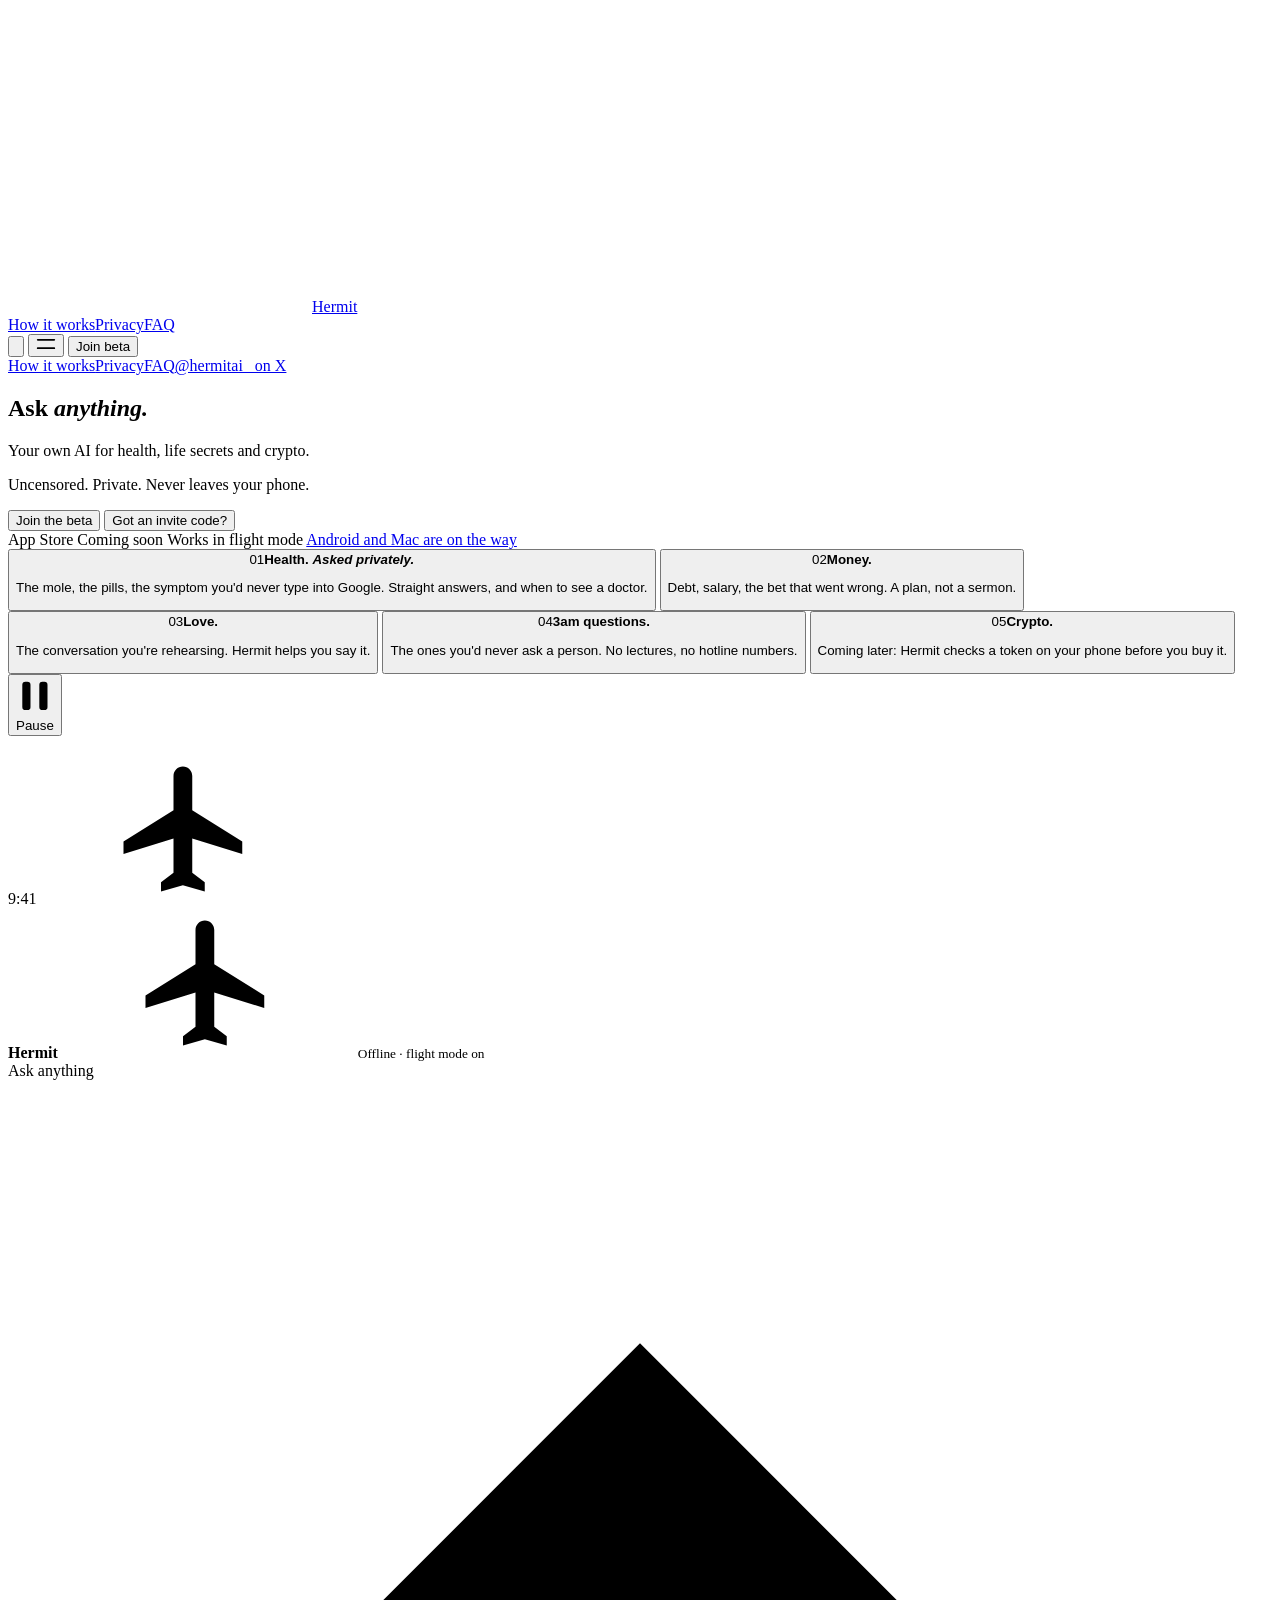
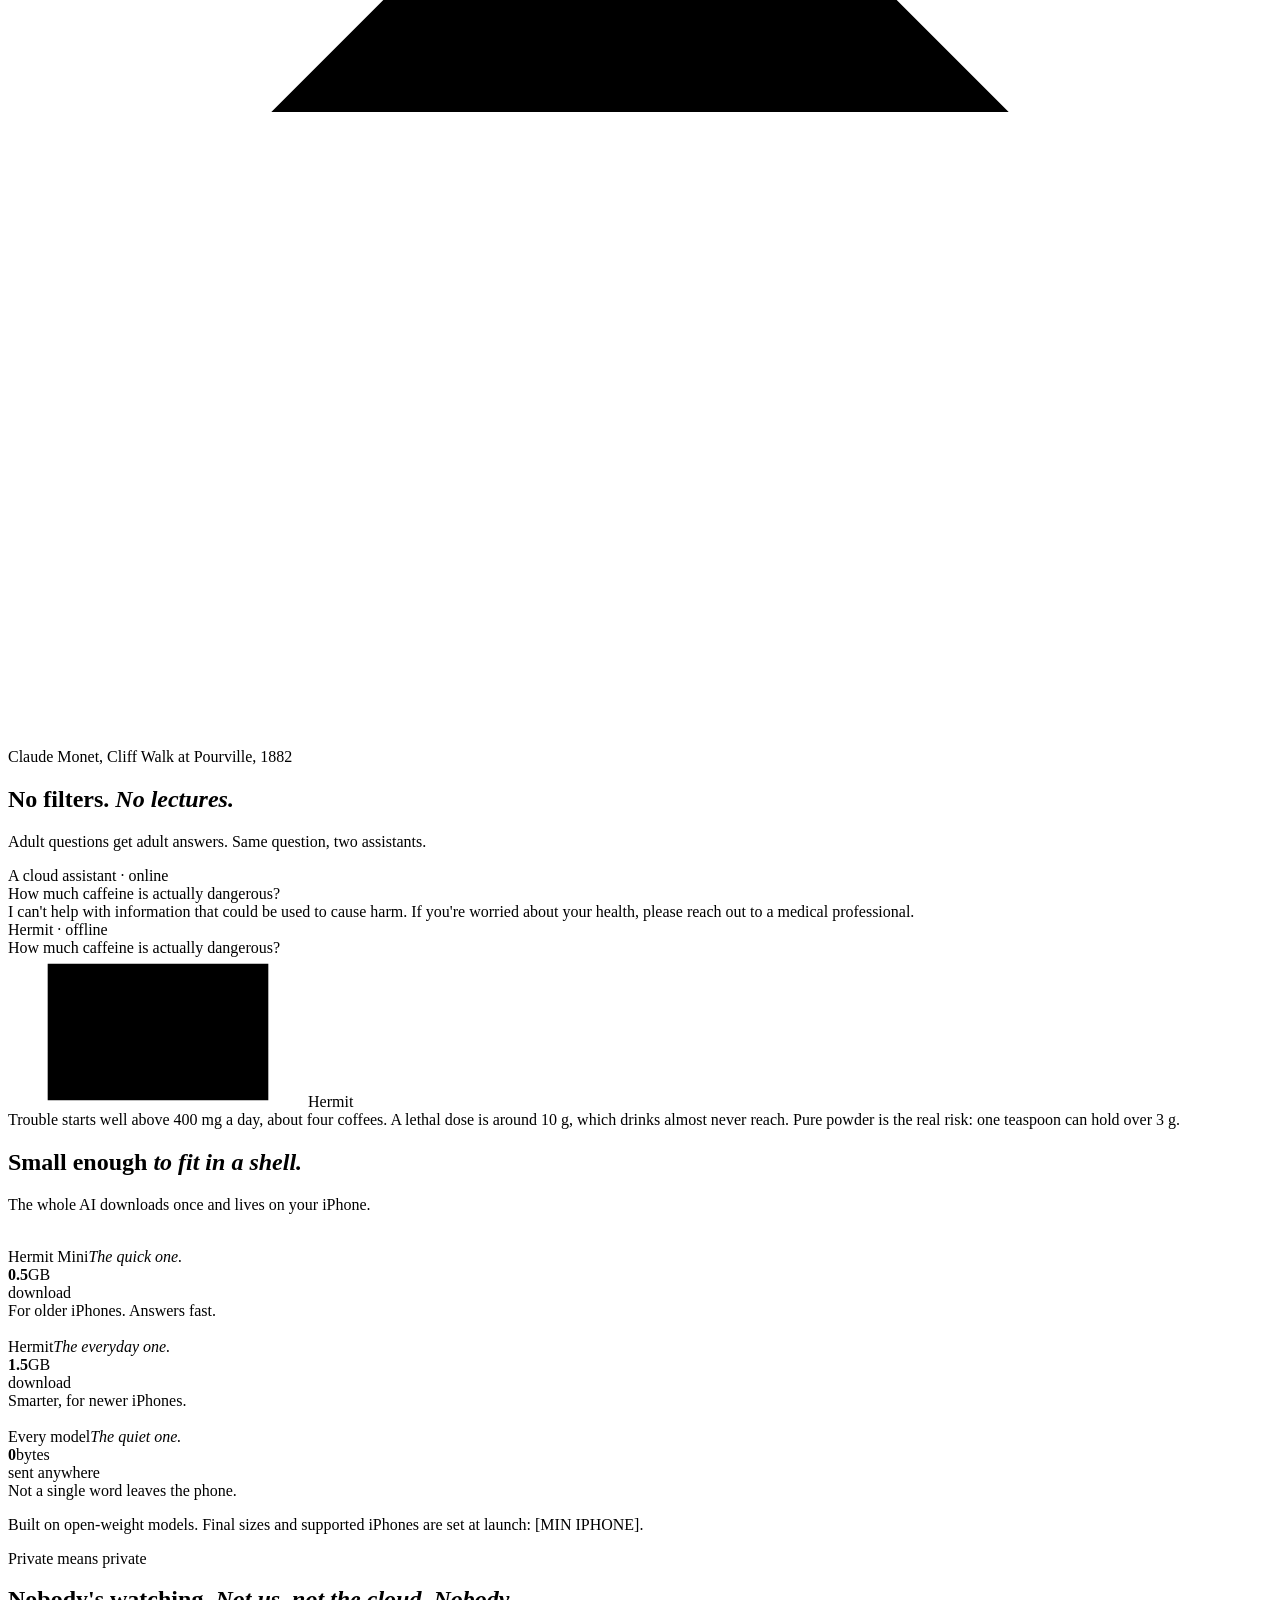
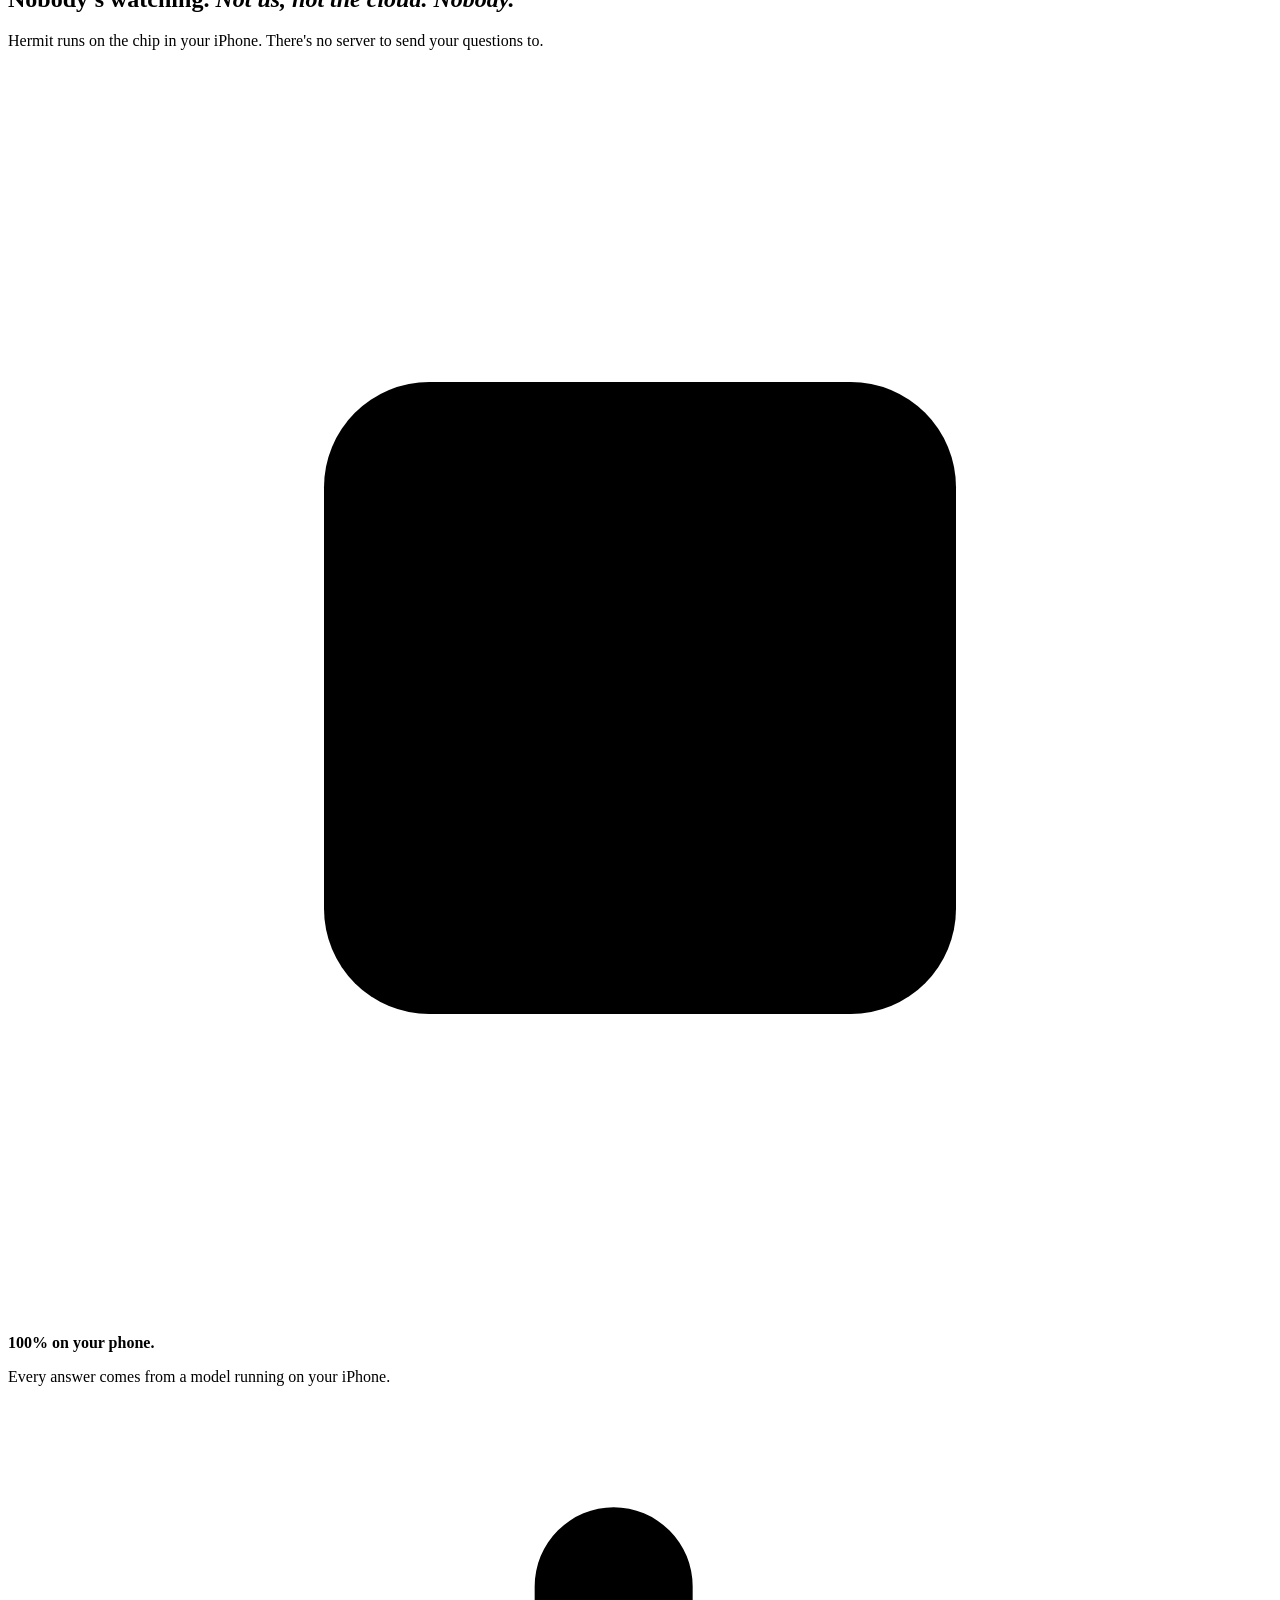
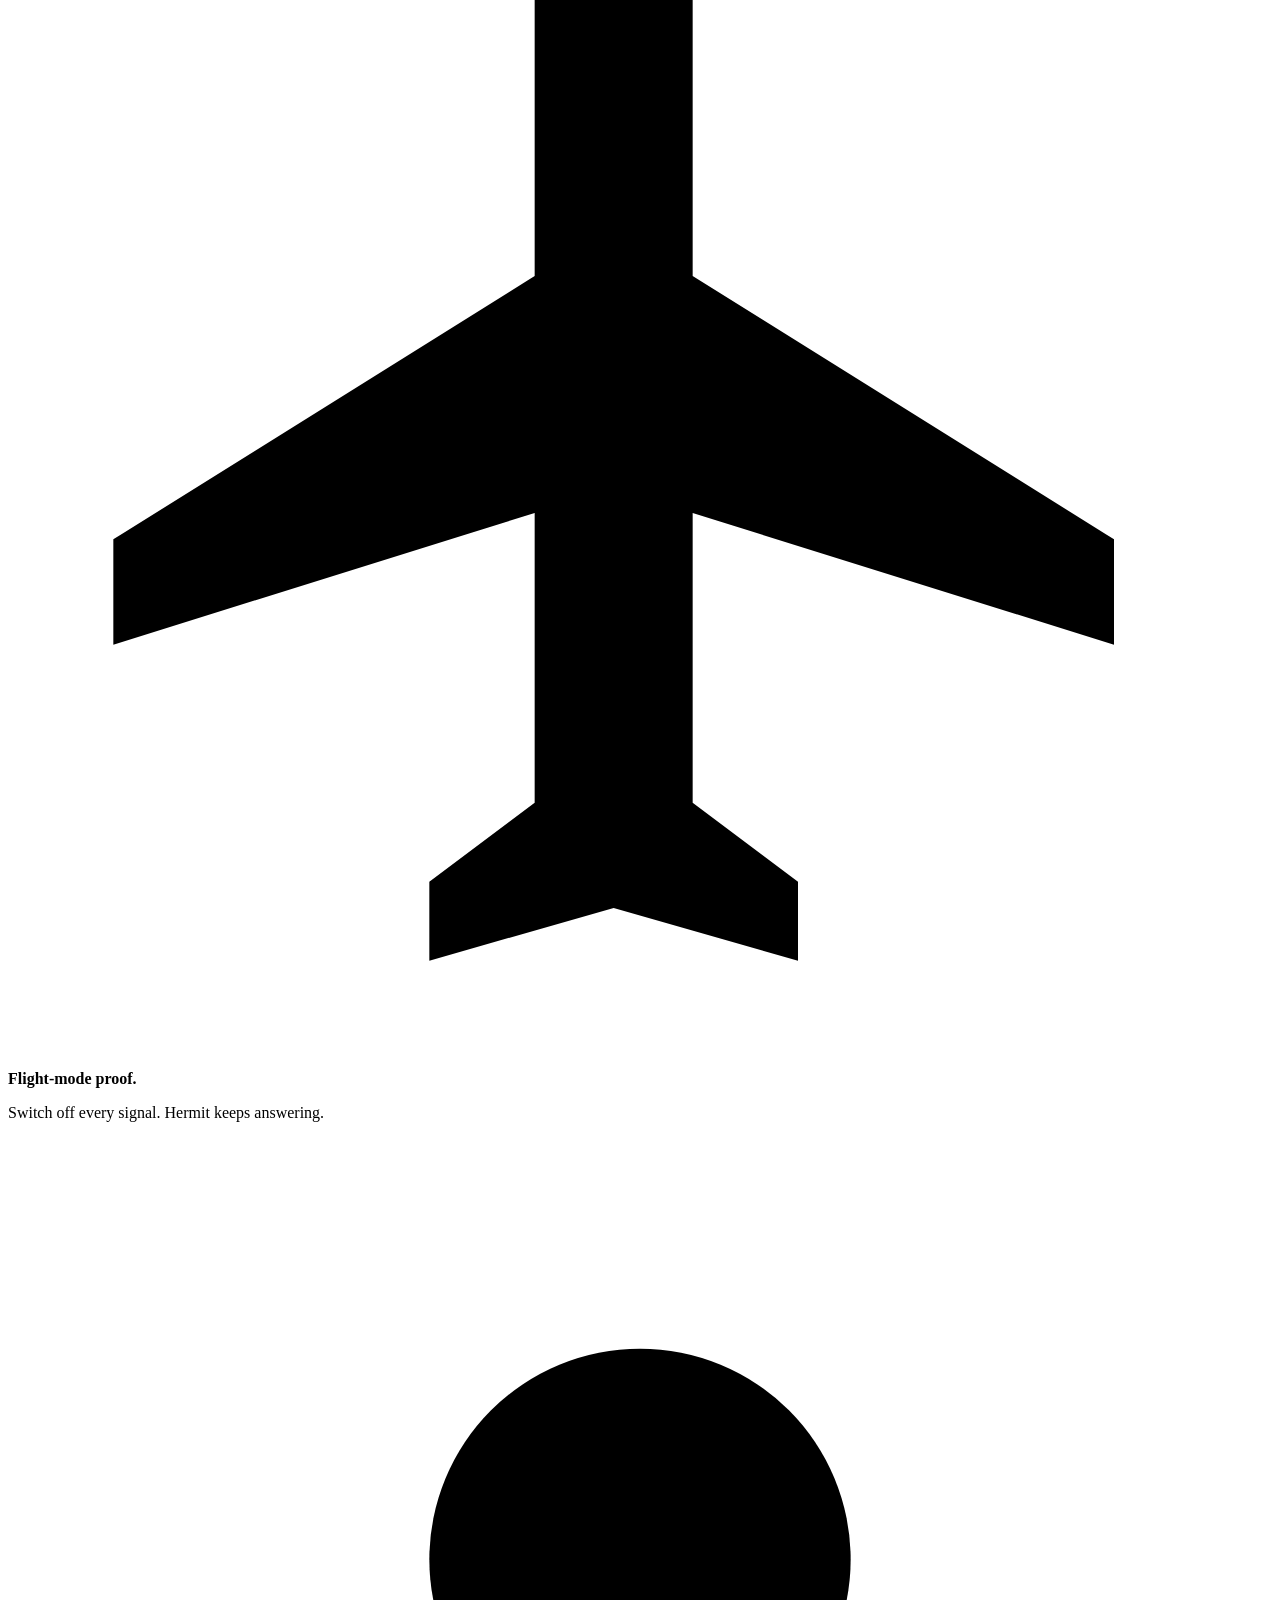
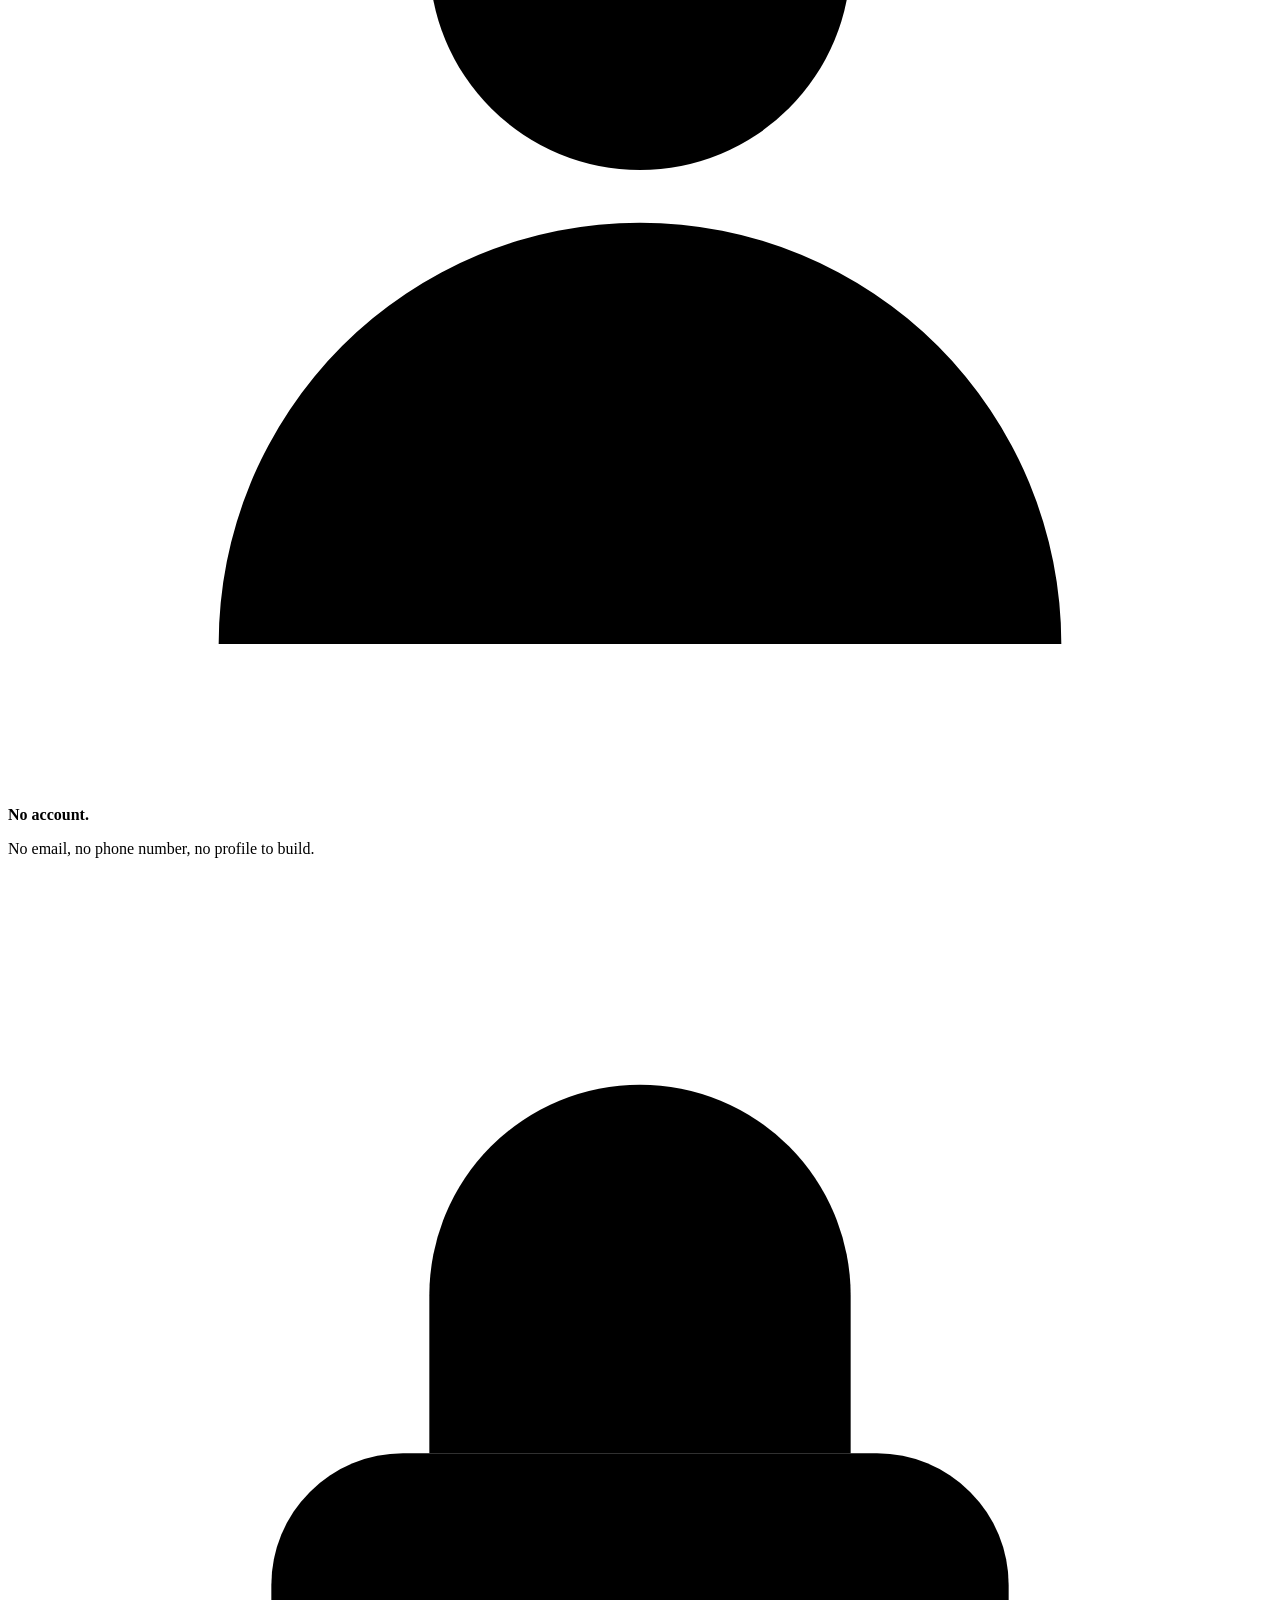
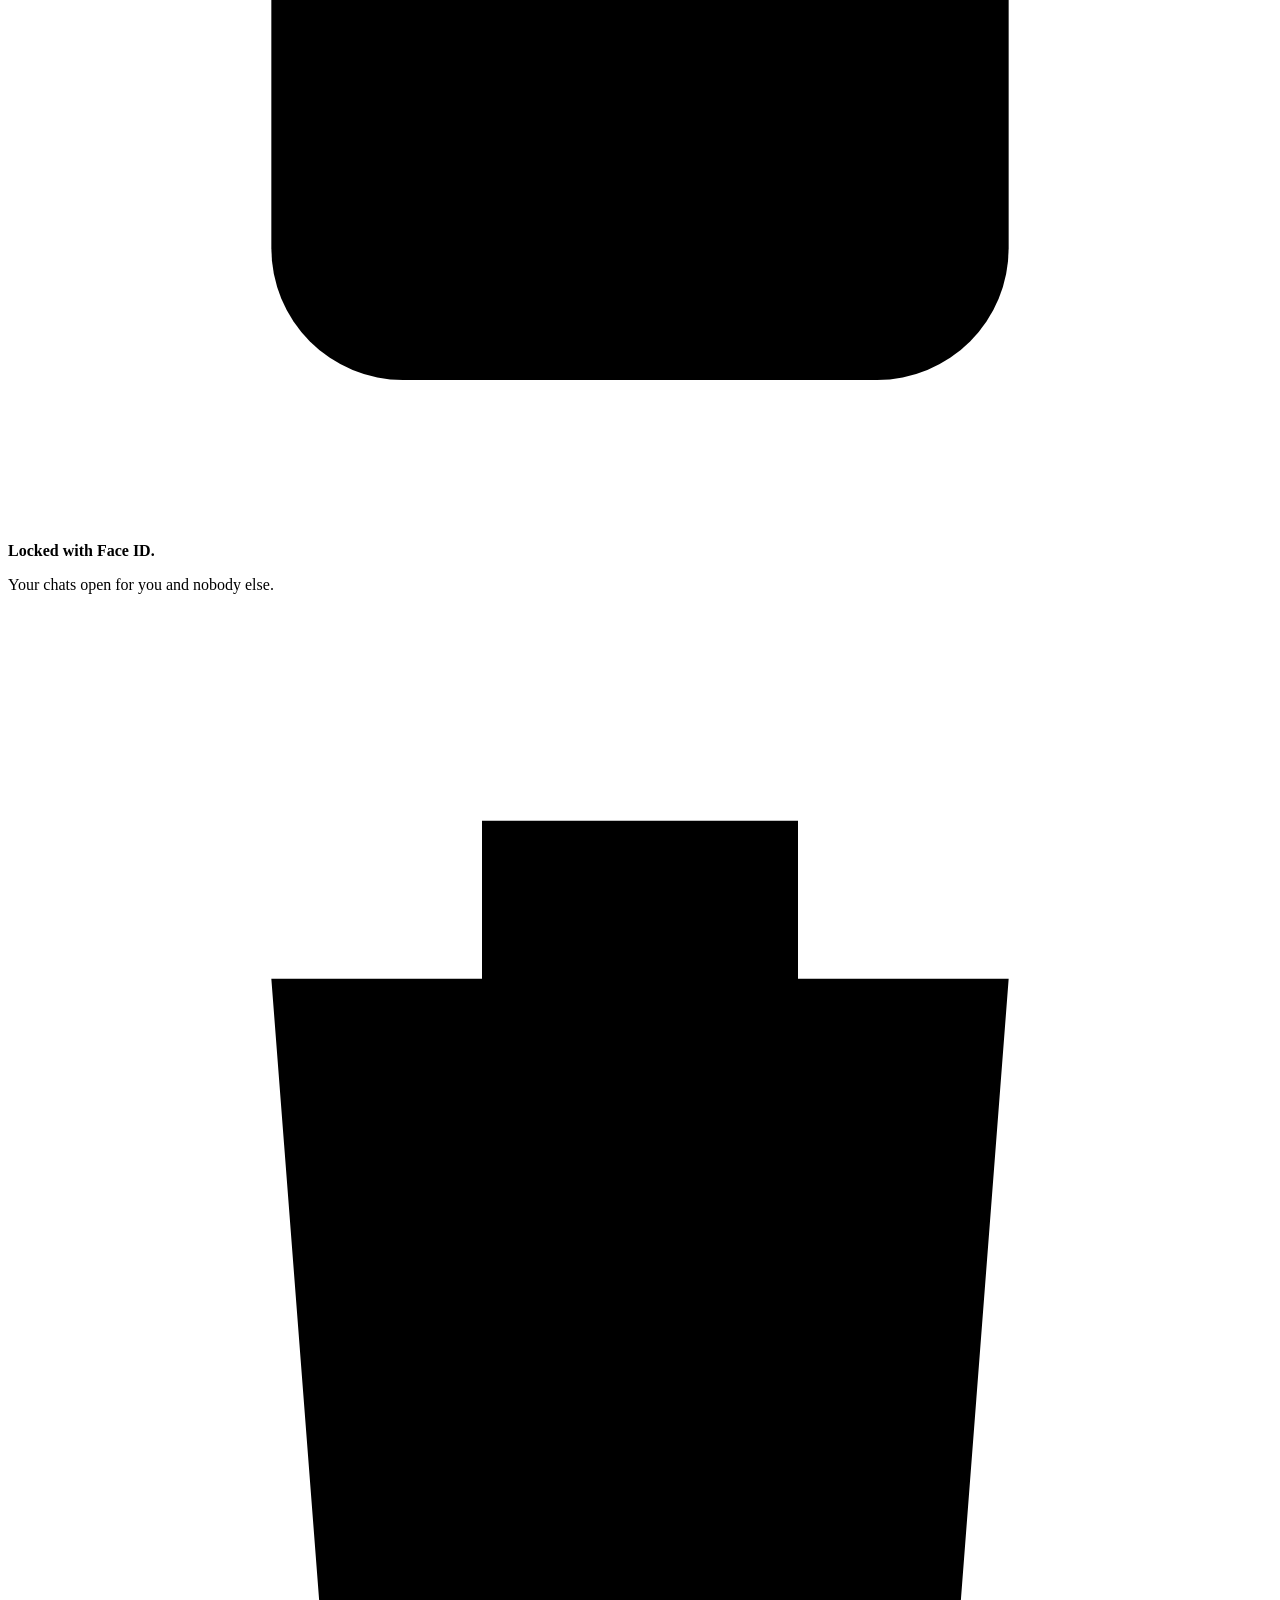
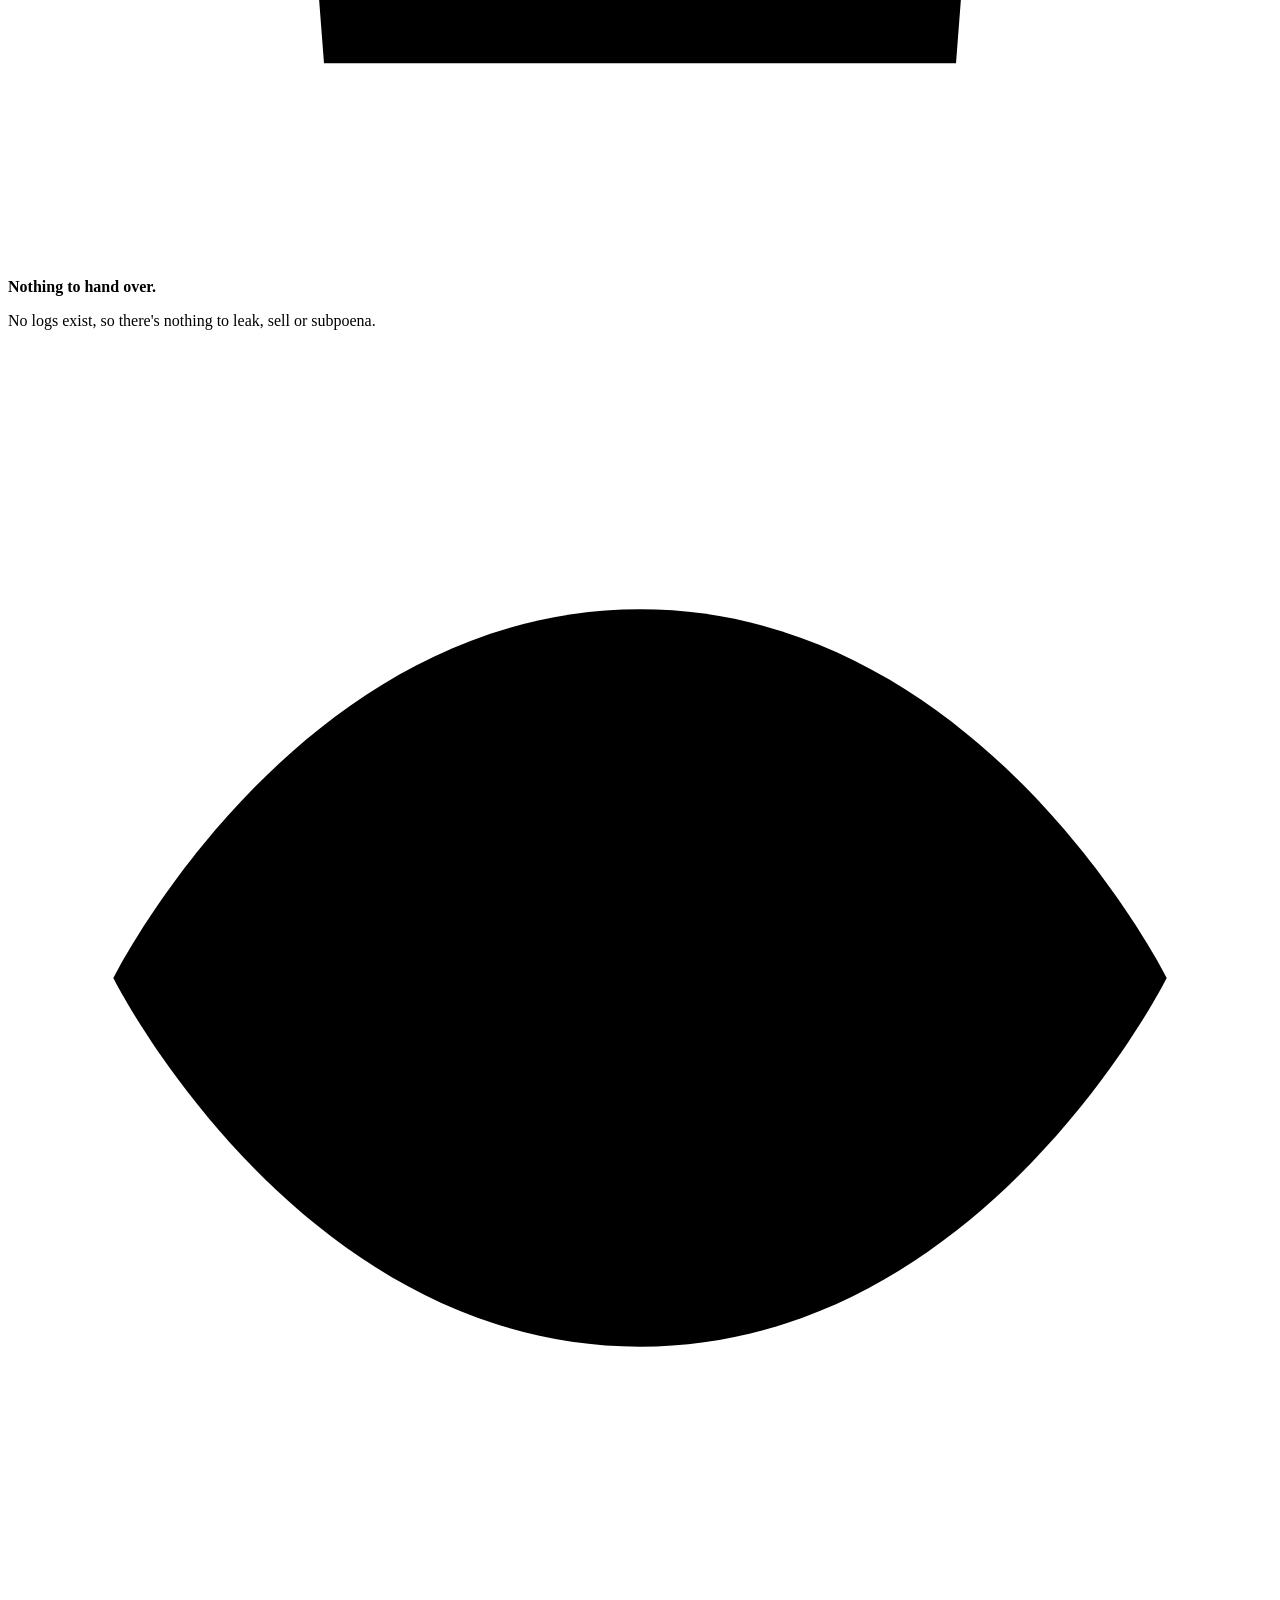
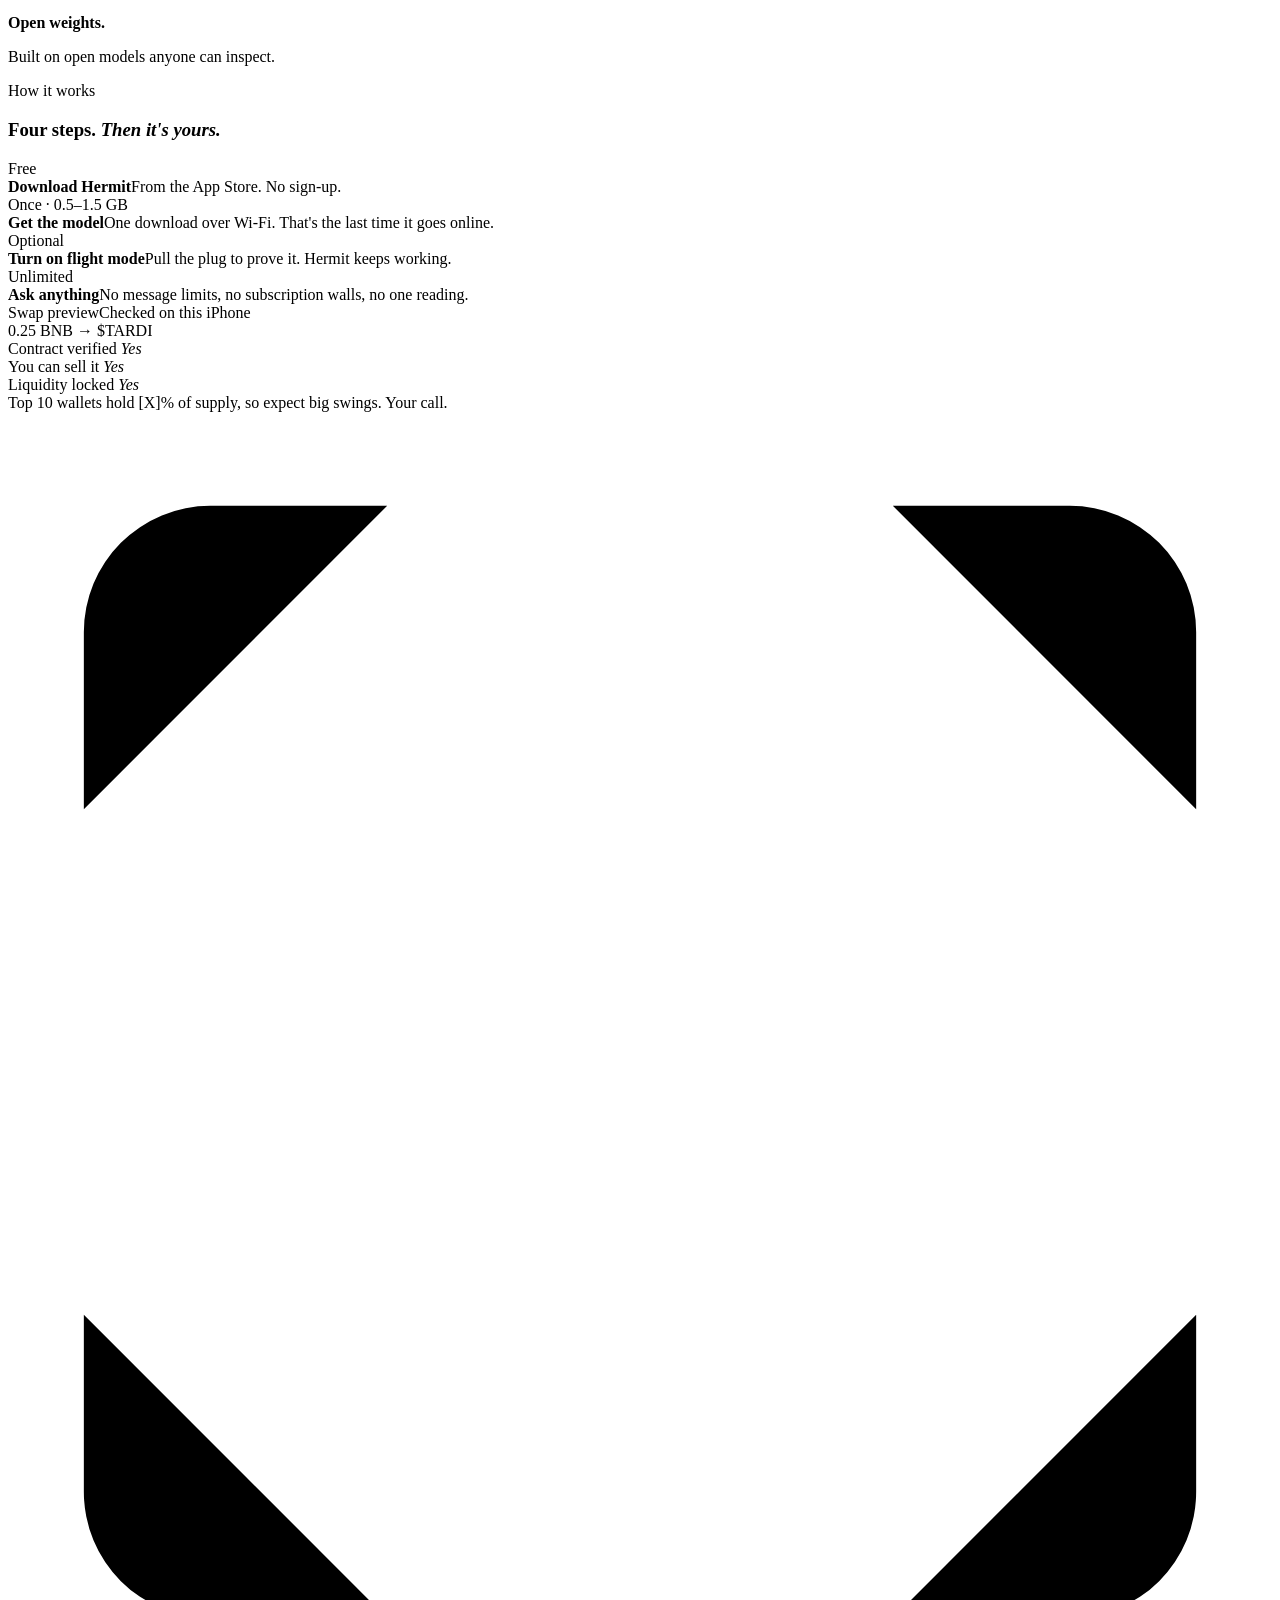
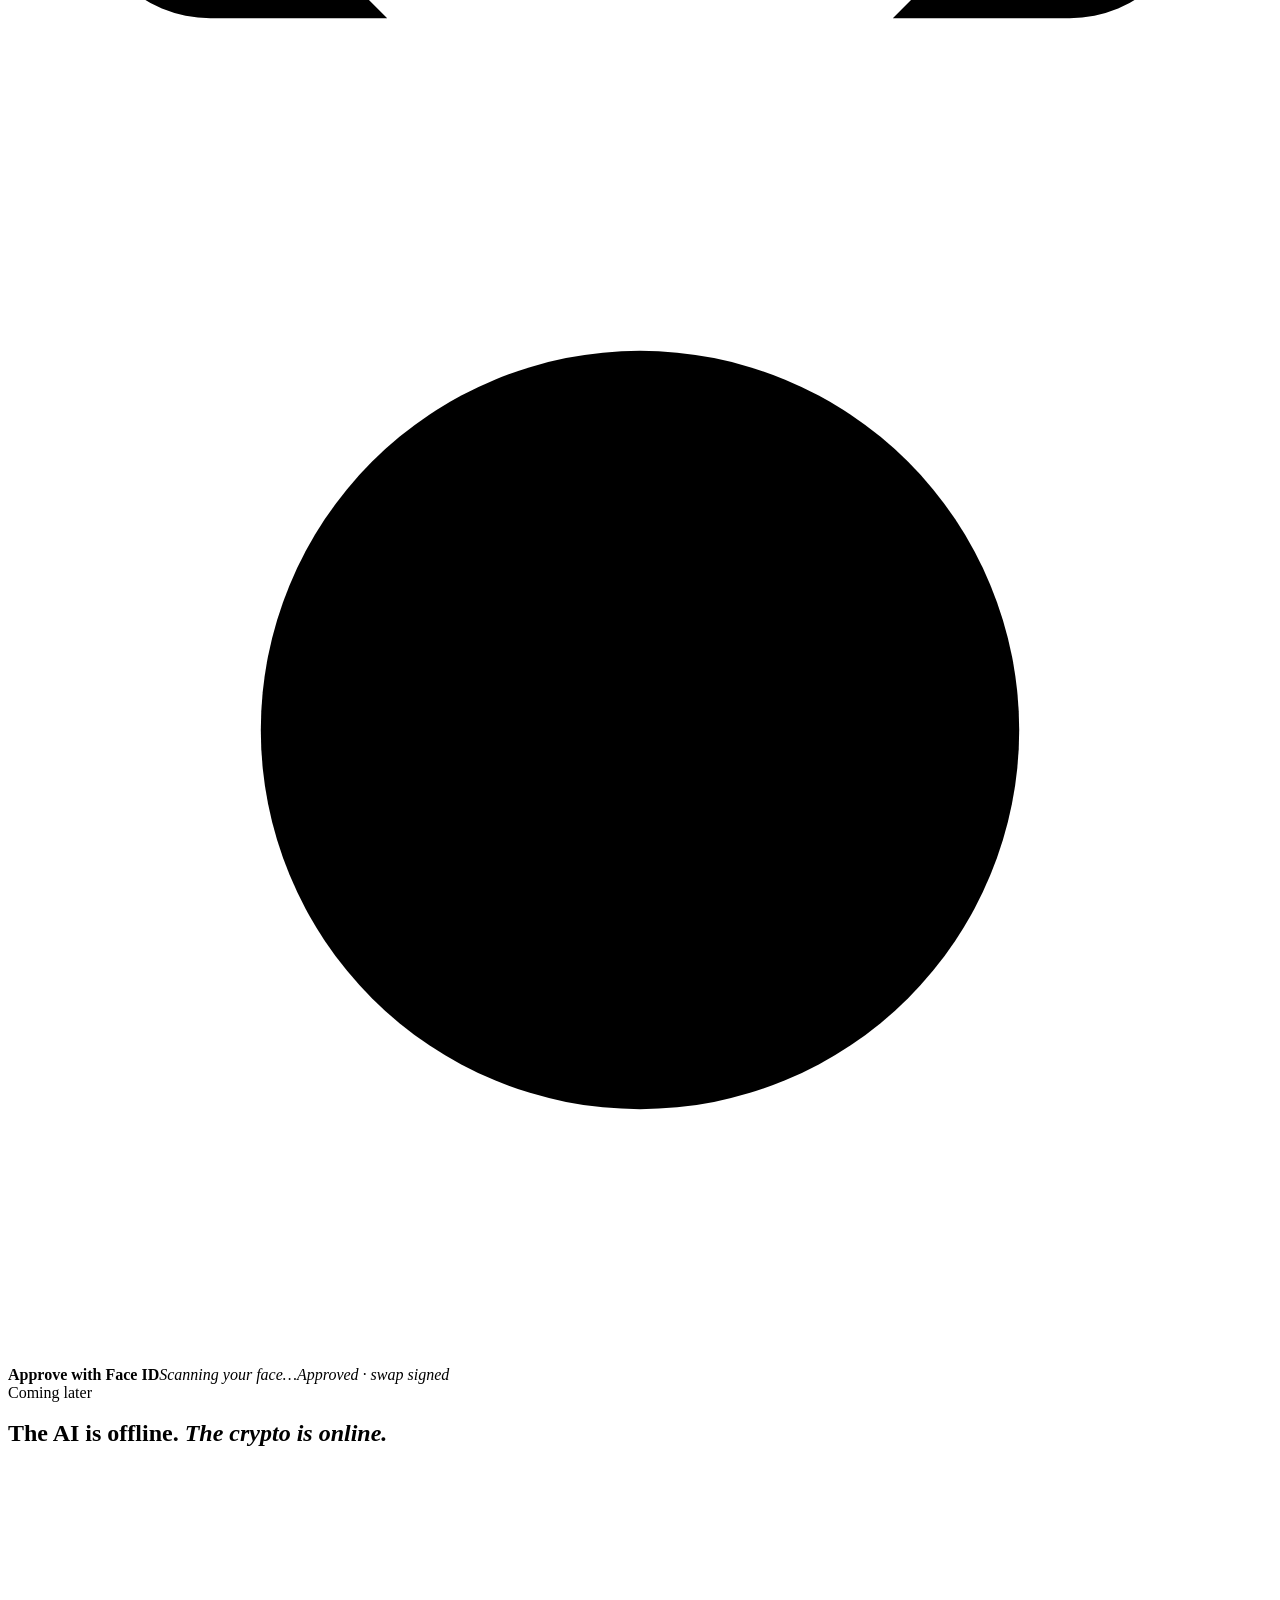
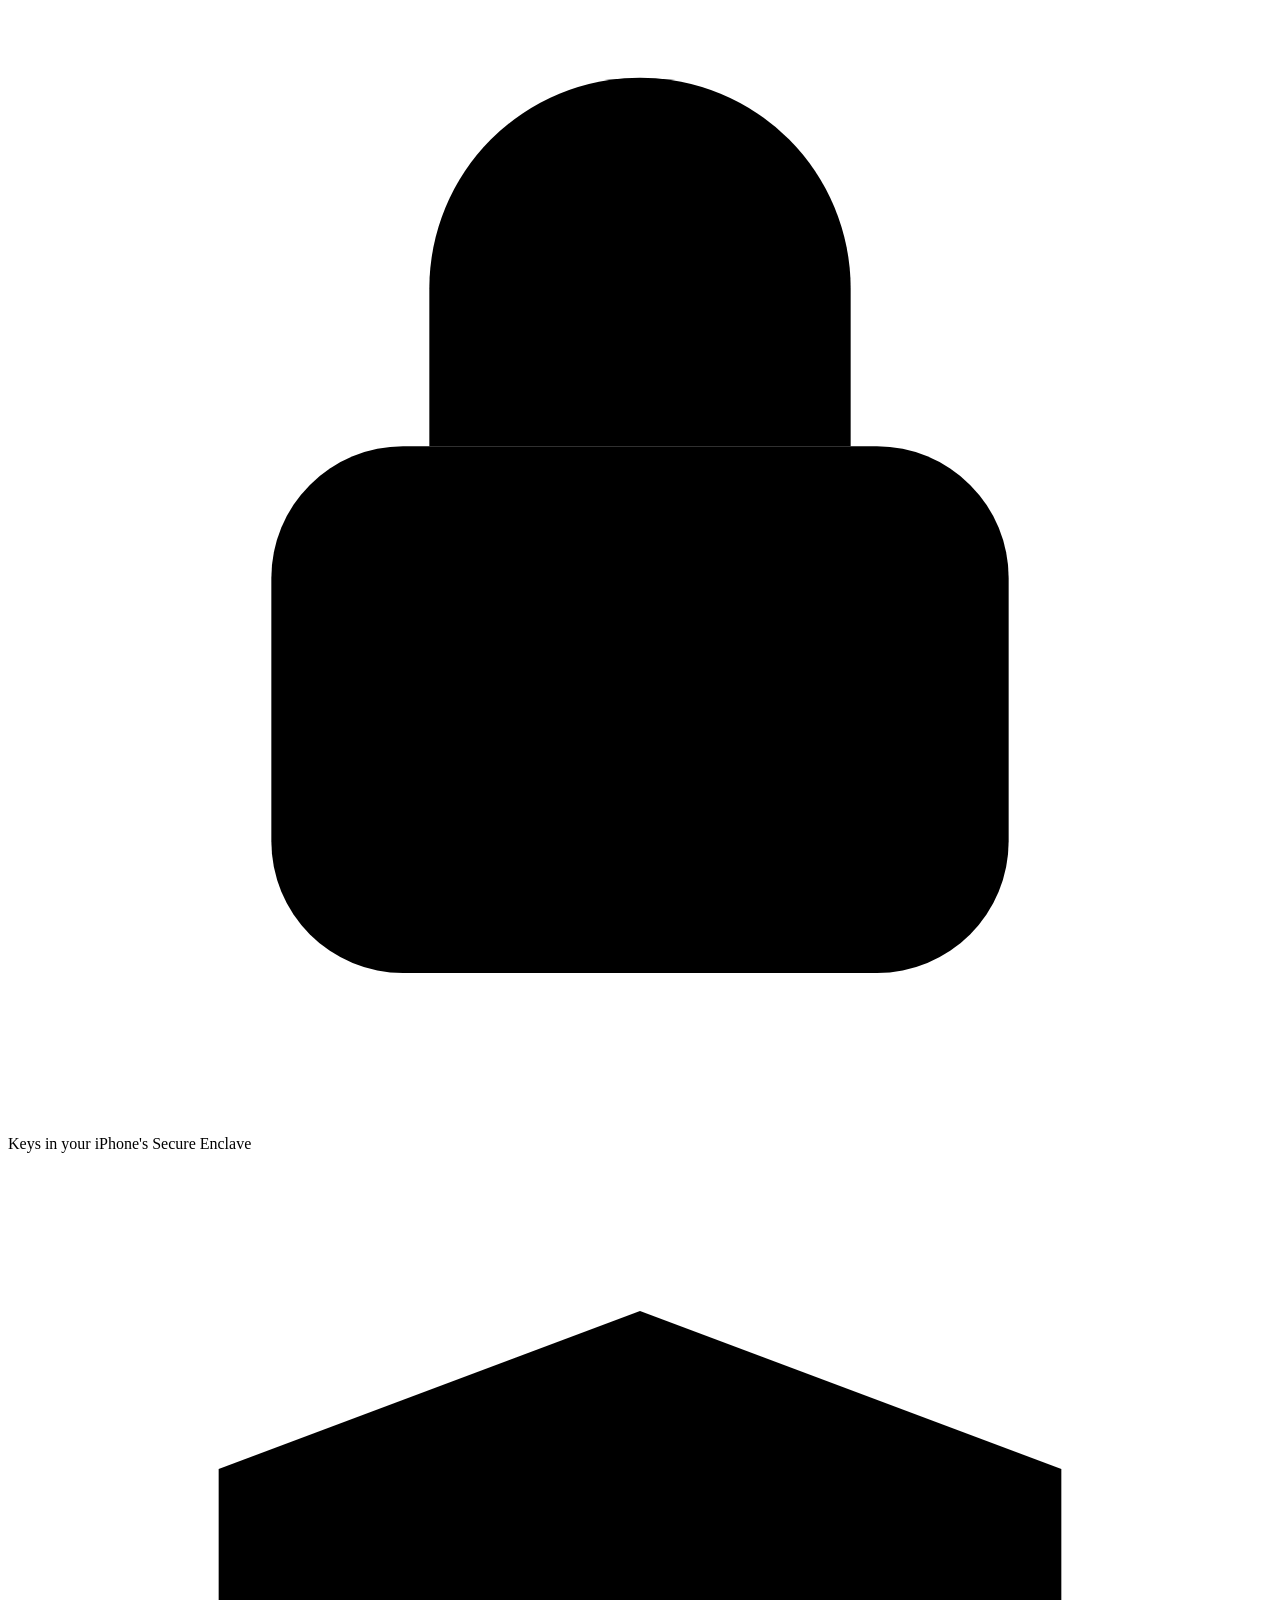
==== public/index.html @ 7b912ead "Use an airplane mode tile for the offline badge The old no-wifi drawing read as noisy next to the Ap" ====
<!doctype html>
<html lang="en">
<head>
<meta charset="utf-8">
<meta name="viewport" content="width=device-width, initial-scale=1, viewport-fit=cover">
<title>Hermit · Ask anything. Private AI that lives on your iPhone</title>
<meta name="description" content="Hermit is a private, uncensored AI that runs entirely on your iPhone. No servers, no logs, no account. Works in flight mode. Join the beta.">
<link rel="canonical" href="https://hermit.my/">
<meta name="theme-color" content="#4D1D95">
<meta name="color-scheme" content="light dark">
<meta property="og:type" content="website">
<meta property="og:site_name" content="Hermit">
<meta property="og:title" content="Hermit · Ask anything.">
<meta property="og:description" content="Uncensored. Private. Never leaves your phone. A private AI that runs on your iPhone, even in flight mode.">
<meta property="og:url" content="https://hermit.my/">
<meta property="og:image" content="https://hermit.my/og.jpg?v=1">
<meta property="og:image:type" content="image/jpeg">
<meta property="og:image:width" content="1200">
<meta property="og:image:height" content="630">
<meta property="og:image:alt" content="Hermit: Ask anything. Uncensored. Private. Never leaves your phone.">
<meta name="twitter:card" content="summary_large_image">
<meta name="twitter:site" content="@hermitai_">
<meta name="twitter:creator" content="@hermitai_">
<meta name="twitter:title" content="Hermit · Ask anything.">
<meta name="twitter:description" content="Uncensored. Private. Never leaves your phone.">
<meta name="twitter:image" content="https://hermit.my/og.jpg?v=1">
<meta name="twitter:image:alt" content="Hermit: Ask anything.">
<link rel="apple-touch-icon" href="/apple-touch-icon.png">
<link rel="manifest" href="/site.webmanifest">
<link rel="icon" href="/favicon.svg" type="image/svg+xml">
<script>document.documentElement.dataset.nav='auto'</script>
<script>(function(){var q=new URLSearchParams(location.search).get('theme'),s;try{s=localStorage.getItem('hermit-theme')}catch(e){}document.documentElement.dataset.theme=(q==='light'||q==='dark')?q:(s||(matchMedia('(prefers-color-scheme: dark)').matches?'dark':'light'))})()</script>
<link rel="preconnect" href="https://fonts.googleapis.com">
<link rel="preconnect" href="https://fonts.gstatic.com" crossorigin>
<link href="https://fonts.googleapis.com/css2?family=Geist:wght@400;500;600;700&family=Geist+Mono:wght@400;500&family=Newsreader:ital,opsz,wght@1,6..72,400&display=swap" rel="stylesheet">
<link rel="stylesheet" href="/css/base.css">
<link rel="stylesheet" href="/css/site.css">
</head>
<body>

<svg width="0" height="0" style="position:absolute" aria-hidden="true">
  <symbol id="m" viewBox="0 0 171.8 110"><path d="M5 5h161.8v100H5zM105 5v100M105 66.8h61.8M128.6 66.8V105M105 81.4h23.6M119.6 66.8v14.6M5 105A100 100 0 0 1 105 5a61.8 61.8 0 0 1 61.8 61.8 38.2 38.2 0 0 1-38.2 38.2 23.6 23.6 0 0 1-23.6-23.6 14.6 14.6 0 0 1 14.6-14.6"/></symbol>
  <symbol id="plane" viewBox="0 0 24 24"><path d="M21 16v-2l-8-5V3.5c0-.83-.67-1.5-1.5-1.5S10 2.67 10 3.5V9l-8 5v2l8-2.5V19l-2 1.5V22l3.5-1 3.5 1v-1.5L13 19v-5.5l8 2.5z"/></symbol>
  <symbol id="arrow" viewBox="0 0 16 16"><path d="M3 8h10M9 4l4 4-4 4"/></symbol>
</svg>

<header class="nav">
  <svg class="shade" aria-hidden="true"><defs><filter id="nsh" x="-20%" y="-60%" width="140%" height="260%"><feGaussianBlur in="SourceAlpha" stdDeviation="10"/><feOffset dy="9" result="o"/><feFlood flood-color="#2a1660" flood-opacity=".26"/><feComposite in2="o" operator="in" result="s"/><feComposite in="s" in2="SourceAlpha" operator="out"/></filter></defs><path class="sh" filter="url(#nsh)"/><path class="hl"/></svg>
  <div class="wrap" data-lg="notch" data-band="20" data-bend="42" data-frost="6">
    <svg class="rim" aria-hidden="true"><path/></svg>
    <a class="brand" href="#top"><img class="appi" src="/brand/app-icon.svg" alt="">Hermit</a>
    <nav class="links"><a href="#how">How it works</a><a href="#privacy">Privacy</a><a href="#faq">FAQ</a></nav>
    <div class="nav-r">
      <button class="theme-sw" data-theme-toggle aria-label="Switch light or dark theme"><svg viewBox="0 0 171.8 110"><path class="fill" d="M5 105A100 100 0 0 1 105 5V105Z"/><path class="frame" d="M5 5h161.8v100H5zM105 5v100M105 66.8h61.8M5 105A100 100 0 0 1 105 5"/></svg></button>
      <button class="theme-sw menu-btn" id="menuBtn" aria-label="Menu"><svg viewBox="0 0 24 16" style="width:20px;height:14px"><path d="M2 3h20M2 13h20" stroke="currentColor" stroke-width="2" stroke-linecap="round"/></svg></button>
      <button class="btn sm" data-join><img src="/art/icons/testflight.png" alt="">Join beta</button>
    </div>
  </div>
</header>
<div class="mmenu" id="mmenu"><a href="#how">How it works</a><a href="#privacy">Privacy</a><a href="#faq">FAQ</a><a href="https://x.com/hermitai_">@hermitai_ on X</a></div>

<main id="top">
  <section class="hero">
    <div class="wrap">
      <h1>Ask <em class="s">anything.</em></h1>
      <p class="for">Your own AI for
        <span class="nw"><span class="chip lgx" data-lg data-band="11" data-bend="16" data-frost="5"><img src="/art/icons/pill.png" alt="">health</span>,</span>
        <span class="nw"><span class="chip lgx" data-lg data-band="11" data-bend="16" data-frost="5"><img src="/art/icons/shushing_face.png" alt="">life secrets</span></span>
        and <span class="nw"><span class="chip lgx" data-lg data-band="11" data-bend="16" data-frost="5"><img src="/art/icons/coin.png" alt="">crypto</span>.</span></p>
      <p class="strong">Uncensored. Private. Never leaves your phone.</p>
      <div class="ctas">
        <button class="btn wbtn" data-join><img src="/art/icons/testflight.png" alt="">Join the beta</button>
        <button class="btn ghost lgx" data-lg data-band="14" data-bend="22" data-frost="6" data-join="code"><img class="ti" src="/art/icons/ticket.png" alt="">Got an invite code?</button>
      </div>
      <div class="plat">
        <span><img class="pi" src="/art/icons/app-store.png" alt="">App Store <em class="tag" style="font-style:normal">Coming soon</em></span>
        <span><img class="pi" src="/art/icons/airplane-mode.svg" alt="">Works in flight mode</span>
        <a href="https://x.com/hermitai_">Android and Mac are on the way</a>
      </div>
    </div>
  </section>

  <section class="stage-sec">
    <div class="wrap stage">
      <div>
        <div class="tabs" id="tabs">
          <button class="tab on" data-i="0"><span class="n">01</span><b>Health. <em class="s">Asked privately.</em></b><p>The mole, the pills, the symptom you'd never type into Google. Straight answers, and when to see a doctor.</p><span class="bar"><i></i></span></button>
          <button class="tab" data-i="1"><span class="n">02</span><b>Money.</b><p>Debt, salary, the bet that went wrong. A plan, not a sermon.</p><span class="bar"><i></i></span></button>
          <button class="tab" data-i="2"><span class="n">03</span><b>Love.</b><p>The conversation you're rehearsing. Hermit helps you say it.</p><span class="bar"><i></i></span></button>
          <button class="tab" data-i="3"><span class="n">04</span><b>3am questions.</b><p>The ones you'd never ask a person. No lectures, no hotline numbers.</p><span class="bar"><i></i></span></button>
          <button class="tab" data-i="4"><span class="n">05</span><b>Crypto.</b><p>Coming later: Hermit checks a token on your phone before you buy it.</p><span class="bar"><i></i></span></button>
        </div>
        <button class="pause" id="pause"><svg viewBox="0 0 12 12"><rect x="2" y="1.5" width="2.6" height="9" rx="1"/><rect x="7.4" y="1.5" width="2.6" height="9" rx="1"/></svg><span>Pause</span></button>
      </div>
      <div class="canvas">
        <img class="crab" src="/art/crab.svg" alt="">
        <div class="phone" aria-label="Hermit answering in flight mode">
          <div class="screen">
            <div class="island"></div>
            <div class="sbar"><span>9:41</span><span class="ic"><svg><use href="#plane"/></svg><span class="batt"><i></i></span></span></div>
            <div class="ahead"><b>Hermit</b><small><svg><use href="#plane"/></svg>Offline · flight mode on</small></div>
            <div class="msgs" id="msgs"></div>
            <div class="compose"><span>Ask anything</span><i><svg viewBox="0 0 24 24"><path d="M12 19V5M5 12l7-7 7 7"/></svg></i></div>
            <div class="homebar"><i></i></div>
          </div>
        </div>
        <span class="credit">Claude Monet, Cliff Walk at Pourville, 1882</span>
      </div>
    </div>
  </section>

  <section class="sec">
    <div class="wrap">
      <div class="center rv"><h2>No filters. <em class="s">No lectures.</em></h2><p class="lead">Adult questions get adult answers. Same question, two assistants.</p></div>
      <div class="vs rv">
        <div class="win cloud">
          <div class="bar"><i></i><i></i><i></i><span>A cloud assistant · online</span></div>
          <div class="body">
            <div class="q">How much caffeine is actually dangerous?</div>
            <div class="a">I can't help with information that could be used to cause harm. If you're worried about your health, please reach out to a medical professional.</div>
          </div>
        </div>
        <div class="win hermit">
          <div class="bar"><i></i><i></i><i></i><span>Hermit · offline</span></div>
          <div class="body">
            <div class="q">How much caffeine is actually dangerous?</div>
            <div class="a"><div class="who"><svg class="mark"><use href="#m"/></svg>Hermit</div>Trouble starts well above 400 mg a day, about four coffees. A lethal dose is around 10 g, which drinks almost never reach. Pure powder is the real risk: one teaspoon can hold over 3 g.</div>
          </div>
        </div>
      </div>
    </div>
  </section>

  <section class="sec models">
    <div class="wrap">
      <div class="center rv"><h2>Small enough <em class="s">to fit in a shell.</em></h2><p class="lead">The whole AI downloads once and lives on your iPhone.</p></div>
      <div class="crabs">
        <div class="rv"><img src="/art/crab.svg" width="120" alt=""><div class="cn">Hermit Mini<em class="s">The quick one.</em></div><div class="big"><b>0.5</b><span>GB<br>download</span></div><div class="cs">For older iPhones. Answers fast.</div></div>
        <div class="rv"><img src="/art/crab.svg" width="168" alt=""><div class="cn">Hermit<em class="s">The everyday one.</em></div><div class="big"><b>1.5</b><span>GB<br>download</span></div><div class="cs">Smarter, for newer iPhones.</div></div>
        <div class="rv"><img src="/art/crab.svg" width="216" alt=""><div class="cn">Every model<em class="s">The quiet one.</em></div><div class="big"><b>0</b><span>bytes<br>sent anywhere</span></div><div class="cs">Not a single word leaves the phone.</div></div>
      </div>
      <p class="note">Built on open-weight models. Final sizes and supported iPhones are set at launch: [MIN IPHONE].</p>
    </div>
  </section>

  <div class="sunset" aria-hidden="true"></div>
  <section class="night" id="privacy">
    <div class="wrap">
      <div class="rv"><div class="eyebrow">Private means private</div><h2 style="margin-top:18px">Nobody's watching. <em class="s">Not us, not the cloud. Nobody.</em></h2><p class="lead">Hermit runs on the chip in your iPhone. There's no server to send your questions to.</p></div>
      <div class="grid6 rv">
        <div class="cell"><svg viewBox="0 0 24 24"><rect x="6" y="6" width="12" height="12" rx="2"/><path d="M9 2v4M15 2v4M9 18v4M15 18v4M2 9h4M2 15h4M18 9h4M18 15h4"/></svg><b>100% on your phone.</b><p>Every answer comes from a model running on your iPhone.</p></div>
        <div class="cell"><svg viewBox="0 0 24 24"><path d="M21 16v-2l-8-5V3.5a1.5 1.5 0 0 0-3 0V9l-8 5v2l8-2.5V19l-2 1.5V22l3.5-1 3.5 1v-1.5L13 19v-5.5z"/></svg><b>Flight-mode proof.</b><p>Switch off every signal. Hermit keeps answering.</p></div>
        <div class="cell"><svg viewBox="0 0 24 24"><circle cx="12" cy="8" r="4"/><path d="M4 21a8 8 0 0 1 16 0M3 3l18 18"/></svg><b>No account.</b><p>No email, no phone number, no profile to build.</p></div>
        <div class="cell"><svg viewBox="0 0 24 24"><rect x="5" y="11" width="14" height="10" rx="2.5"/><path d="M8 11V8a4 4 0 0 1 8 0v3"/></svg><b>Locked with Face ID.</b><p>Your chats open for you and nobody else.</p></div>
        <div class="cell"><svg viewBox="0 0 24 24"><path d="M4 7h16M10 11v6M14 11v6M5 7l1 13h12l1-13M9 7V4h6v3"/></svg><b>Nothing to hand over.</b><p>No logs exist, so there's nothing to leak, sell or subpoena.</p></div>
        <div class="cell"><svg viewBox="0 0 24 24"><circle cx="12" cy="12" r="3"/><path d="M2 12s3.5-7 10-7 10 7 10 7-3.5 7-10 7S2 12 2 12z"/></svg><b>Open weights.</b><p>Built on open models anyone can inspect.</p></div>
      </div>
      <div class="steps" id="how">
        <div class="rv"><div class="eyebrow">How it works</div><h3>Four steps. <em class="s">Then it's yours.</em></h3></div>
        <div class="rows rv">
          <div class="row"><span class="pill">Free</span><div><b>Download Hermit</b><span>From the App Store. No sign-up.</span></div></div>
          <div class="row"><span class="pill">Once · 0.5–1.5 GB</span><div><b>Get the model</b><span>One download over Wi-Fi. That's the last time it goes online.</span></div></div>
          <div class="row"><span class="pill ok">Optional</span><div><b>Turn on flight mode</b><span>Pull the plug to prove it. Hermit keeps working.</span></div></div>
          <div class="row"><span class="pill">Unlimited</span><div><b>Ask anything</b><span>No message limits, no subscription walls, no one reading.</span></div></div>
        </div>
      </div>
    </div>
  </section>

  <section class="sec">
    <div class="wrap crypto">
      <div class="sign rv" aria-hidden="true">
        <div class="t"><span>Swap preview</span><span>Checked on this iPhone</span></div>
        <div class="amt">0.25 BNB → $TARDI</div>
        <div class="chk">Contract verified <em>Yes</em></div>
        <div class="chk">You can sell it <em>Yes</em></div>
        <div class="chk">Liquidity locked <em>Yes</em></div>
        <div class="ai">Top 10 wallets hold [X]% of supply, so expect big swings. Your call.</div>
        <div class="fid" aria-label="Approve with Face ID">
          <div class="scan">
            <img class="face" src="/art/icons/slightly_smiling_face.png" alt="">
            <i class="mesh"></i><i class="beam"></i>
            <svg class="brk" viewBox="0 0 100 100"><path d="M6 30V16A10 10 0 0 1 16 6h14M70 6h14a10 10 0 0 1 10 10v14M94 70v14a10 10 0 0 1-10 10H70M30 94H16A10 10 0 0 1 6 84V70"/></svg>
            <svg class="ok" viewBox="0 0 100 100"><circle cx="50" cy="50" r="30"/><path d="M36 51l10 10 19-21"/></svg>
          </div>
          <div class="fid-t"><b>Approve with Face ID</b><span class="st"><em class="a">Scanning your face…</em><em class="b">Approved · swap signed</em></span></div>
        </div>
      </div>
      <div class="rv">
        <div class="eyebrow">Coming later</div>
        <h2 style="margin-top:18px">The AI is offline. <em class="s">The crypto is online.</em></h2>
        <div class="feats">
          <div><svg viewBox="0 0 24 24"><rect x="5" y="11" width="14" height="10" rx="2.5"/><path d="M8 11V8a4 4 0 0 1 8 0v3"/></svg>Keys in your iPhone's Secure Enclave</div>
          <div><svg viewBox="0 0 24 24"><path d="M12 3l8 3v6c0 5-3.5 8-8 9-4.5-1-8-4-8-9V6z"/><path d="M8.5 12l2.5 2.5 4.5-5"/></svg>Every token checked before you buy</div>
          <div><svg viewBox="0 0 24 24"><path d="M7 7h12l-3-3M17 17H5l3 3"/></svg>Swaps that wait for your Face ID</div>
          <div><svg viewBox="0 0 24 24"><rect x="3" y="6" width="18" height="13" rx="3"/><path d="M3 10h18M7 15h4"/></svg>Agent payments with <img class="lg-x402" src="/art/logos/x402.svg" alt="x402"> and <span class="lg-stripe"><i aria-hidden="true"></i>Stripe</span></div>
        </div>
        <a class="btn xbtn" href="https://x.com/hermitai_"><svg class="xl" viewBox="0 0 24 24" aria-hidden="true"><path d="M18.244 2.25h3.308l-7.227 8.26 8.502 11.24H16.17l-5.214-6.817L4.99 21.75H1.68l7.73-8.835L1.254 2.25H8.08l4.713 6.231zm-1.161 17.52h1.833L7.084 4.126H5.117z"/></svg>Follow the build on X</a>
      </div>
    </div>
  </section>

  <section class="sec" id="faq" style="padding-top:40px">
    <div class="wrap faq">
      <div class="rv"><h2>Questions, <em class="s">answered.</em></h2></div>
      <div class="rv">
        <details open><summary>Is it really offline?</summary><p>Yes. After the one-time model download, Hermit works in flight mode. Nothing you type is sent anywhere, because there is nowhere to send it.</p></details>
        <details><summary>What does "uncensored" mean here?</summary><p>Hermit answers adult questions plainly, without lectures or refusals for the sake of it. It still won't help anyone hurt people.</p></details>
        <details><summary>How big is the download?</summary><p>About 0.5 to 1.5 GB, depending on which model your iPhone can run. You download it once, over Wi-Fi.</p></details>
        <details><summary>Is it as smart as ChatGPT?</summary><p>No, and we won't pretend. A phone-sized model is smaller than a cloud one. It's great for everyday questions, writing and thinking out loud. It can't browse, because it's offline.</p></details>
        <details><summary>Which iPhones does it run on?</summary><p>[MIN IPHONE] or newer, on iOS [MIN iOS]. Final list at launch.</p></details>
        <details><summary>When can I get it?</summary><p>The beta opens on TestFlight first, in waves from the waitlist. The App Store release follows.</p></details>
      </div>
    </div>
  </section>

  <section class="cta">
    <div class="wrap">
      <div class="cta-card">
        <img class="crab" src="/art/crab-sleep.svg" alt="">
        <div class="cta-box rv">
          <div class="eyebrow">Some questions are just for you</div>
          <h2>Come out of your <em class="s">shell.</em></h2>
          <p>Your own AI. Uncensored, private, on your iPhone. Nobody else in the room.</p>
          <button class="btn" data-join>Join the beta <svg><use href="#arrow"/></svg></button>
          <button class="btn ghost" data-join="code"><img class="ti" src="/art/icons/ticket.png" alt="">Got an invite code?</button>
          <div class="plat"><span><img class="pi" src="/art/icons/app-store.png" alt="">App Store <em class="tag" style="font-style:normal">Coming soon</em></span><span><img class="pi" src="/art/icons/airplane-mode.svg" alt="">Flight mode</span></div>
        </div>
        <span class="credit">Claude Monet, Cliffs at Pourville, 1882</span>
      </div>
    </div>
  </section>
</main>

<footer>
  <div class="wrap">
    <a class="brand" href="#top"><svg class="mark"><use href="#m"/></svg></a><span class="tagline">Private by nature.</span>
    <nav><a href="#how">How it works</a><a href="#privacy">Privacy</a><a href="#faq">FAQ</a><a href="#" data-join>Join the beta</a><a class="xl" href="https://x.com/hermitai_"><svg viewBox="0 0 24 24"><path d="M18.244 2.25h3.308l-7.227 8.26 8.502 11.24H16.17l-5.214-6.817L4.99 21.75H1.68l7.73-8.835L1.254 2.25H8.08l4.713 6.231zm-1.161 17.52h1.833L7.084 4.126H5.117z"/></svg>@hermitai_</a></nav>
  </div>
  <div class="legal"><span>© 2026 Hermit. Paintings by Claude Monet, public domain. 3D icons: Microsoft Fluent Emoji (MIT). iPhone, App Store and TestFlight are trademarks of Apple Inc.</span><a href="#top">Back to the top ↑</a></div>
</footer>

<div class="sheet-bg" id="sheet" role="dialog" aria-modal="true" aria-labelledby="sheetT">
  <form class="sheet" novalidate>
    <img class="peek" src="/art/crab.svg" alt="">
    <button type="button" class="x" aria-label="Close"><svg viewBox="0 0 16 16"><path d="M4 4l8 8M12 4l-8 8"/></svg></button>
    <div class="sh-top"><img class="sh-ic" id="sheetIc" src="/art/icons/testflight.png" alt=""><div><h3 id="sheetT">Join the beta</h3><p id="sheetP">Your TestFlight invite lands when your wave opens.</p></div></div>
    <label class="field"><img id="sheetFi" src="/art/icons/envelope_with_arrow.png" alt=""><input id="sheetIn" type="email" placeholder="you@email.com" aria-label="Email" autocomplete="email" required></label>
    <button class="go" type="submit"><span id="sheetGo">Get my invite</span><svg viewBox="0 0 16 16"><path d="M3 8h10M9 4l4 4-4 4"/></svg></button>
    <div class="sh-foot"><svg viewBox="0 0 16 16"><rect x="3.5" y="7" width="9" height="6.5" rx="1.6"/><path d="M5.5 7V5.2a2.5 2.5 0 0 1 5 0V7"/></svg>One email when it's ready. No newsletter, ever.</div>
    <div class="sh-done" aria-live="polite"><div class="ring"><svg viewBox="0 0 48 48"><path d="M14 25l7 7 14-15"/></svg></div><h3 id="doneT">You're on the list</h3><p id="doneP">Watch your inbox for a TestFlight invite.</p></div>
  </form>
</div>

<script src="/js/theme.js"></script>
<script src="/js/liquid.js"></script>
<script src="/js/site.js"></script>
</body>
</html>
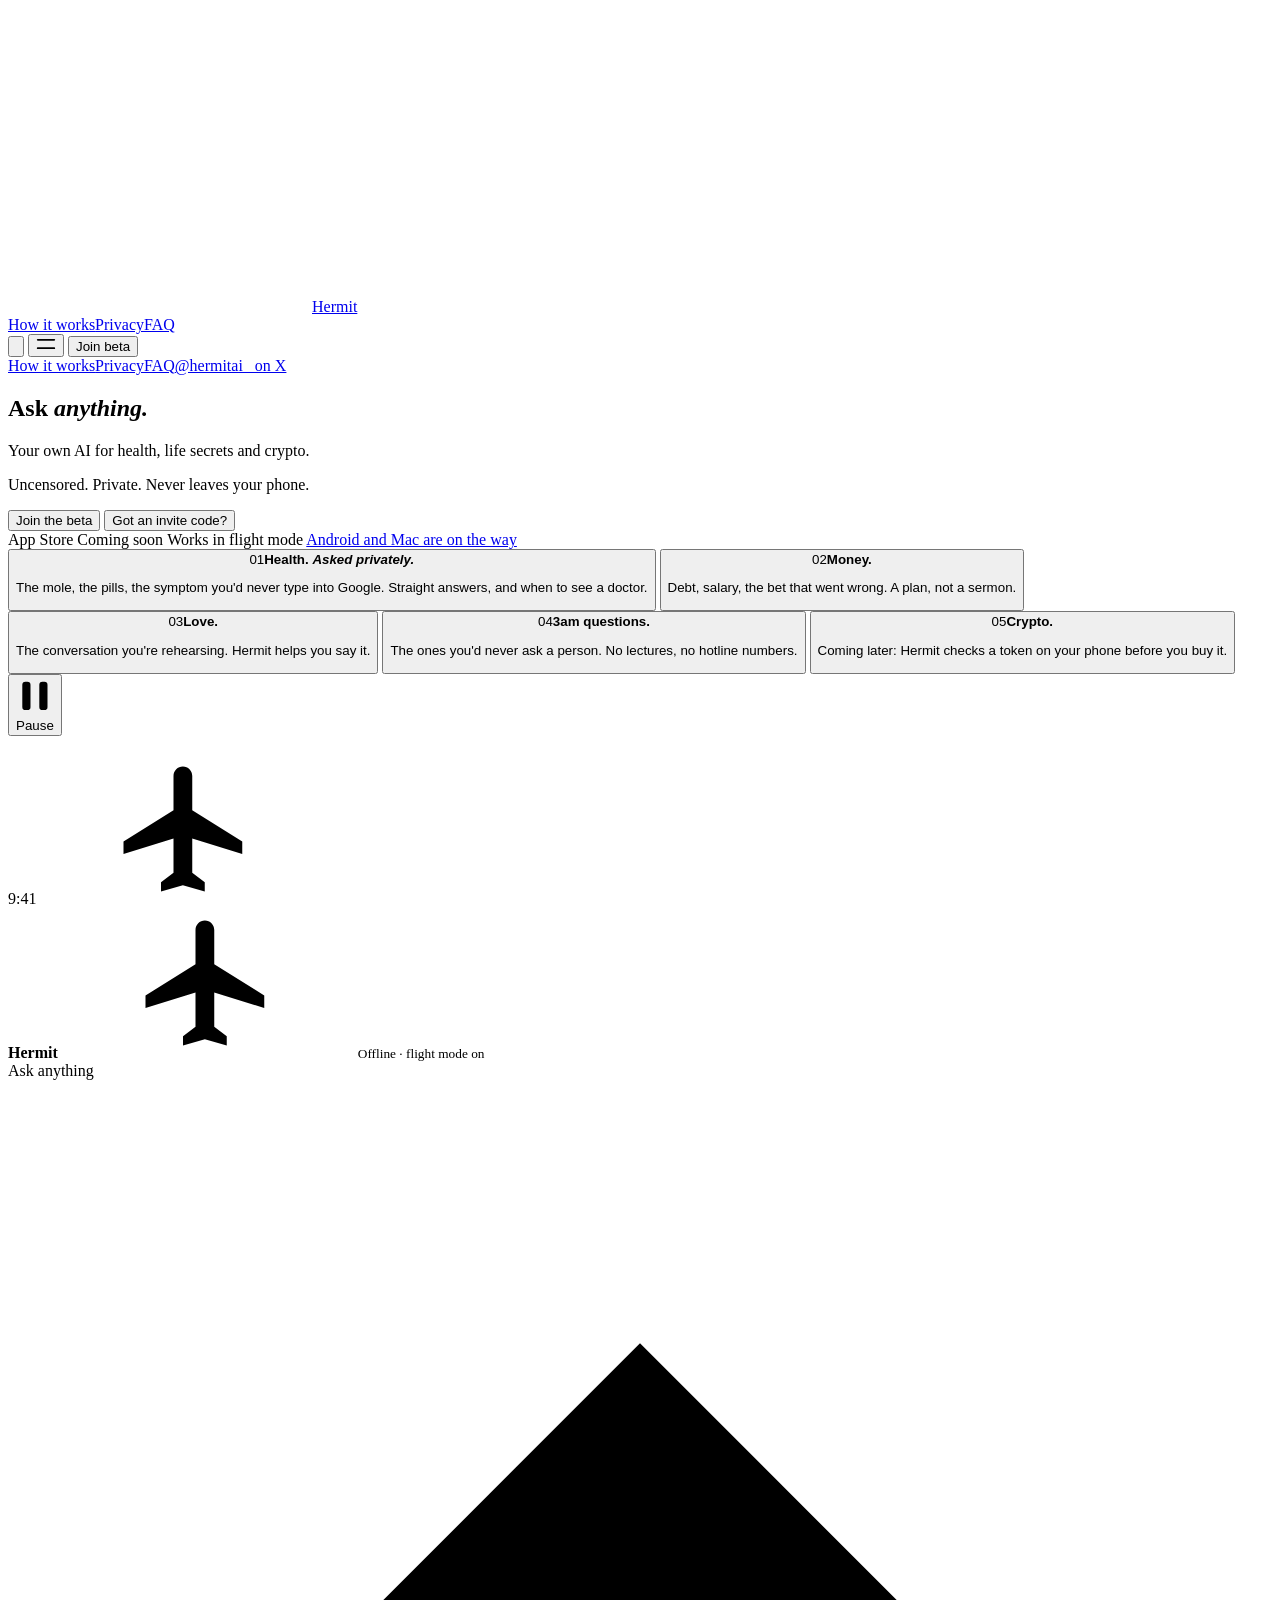
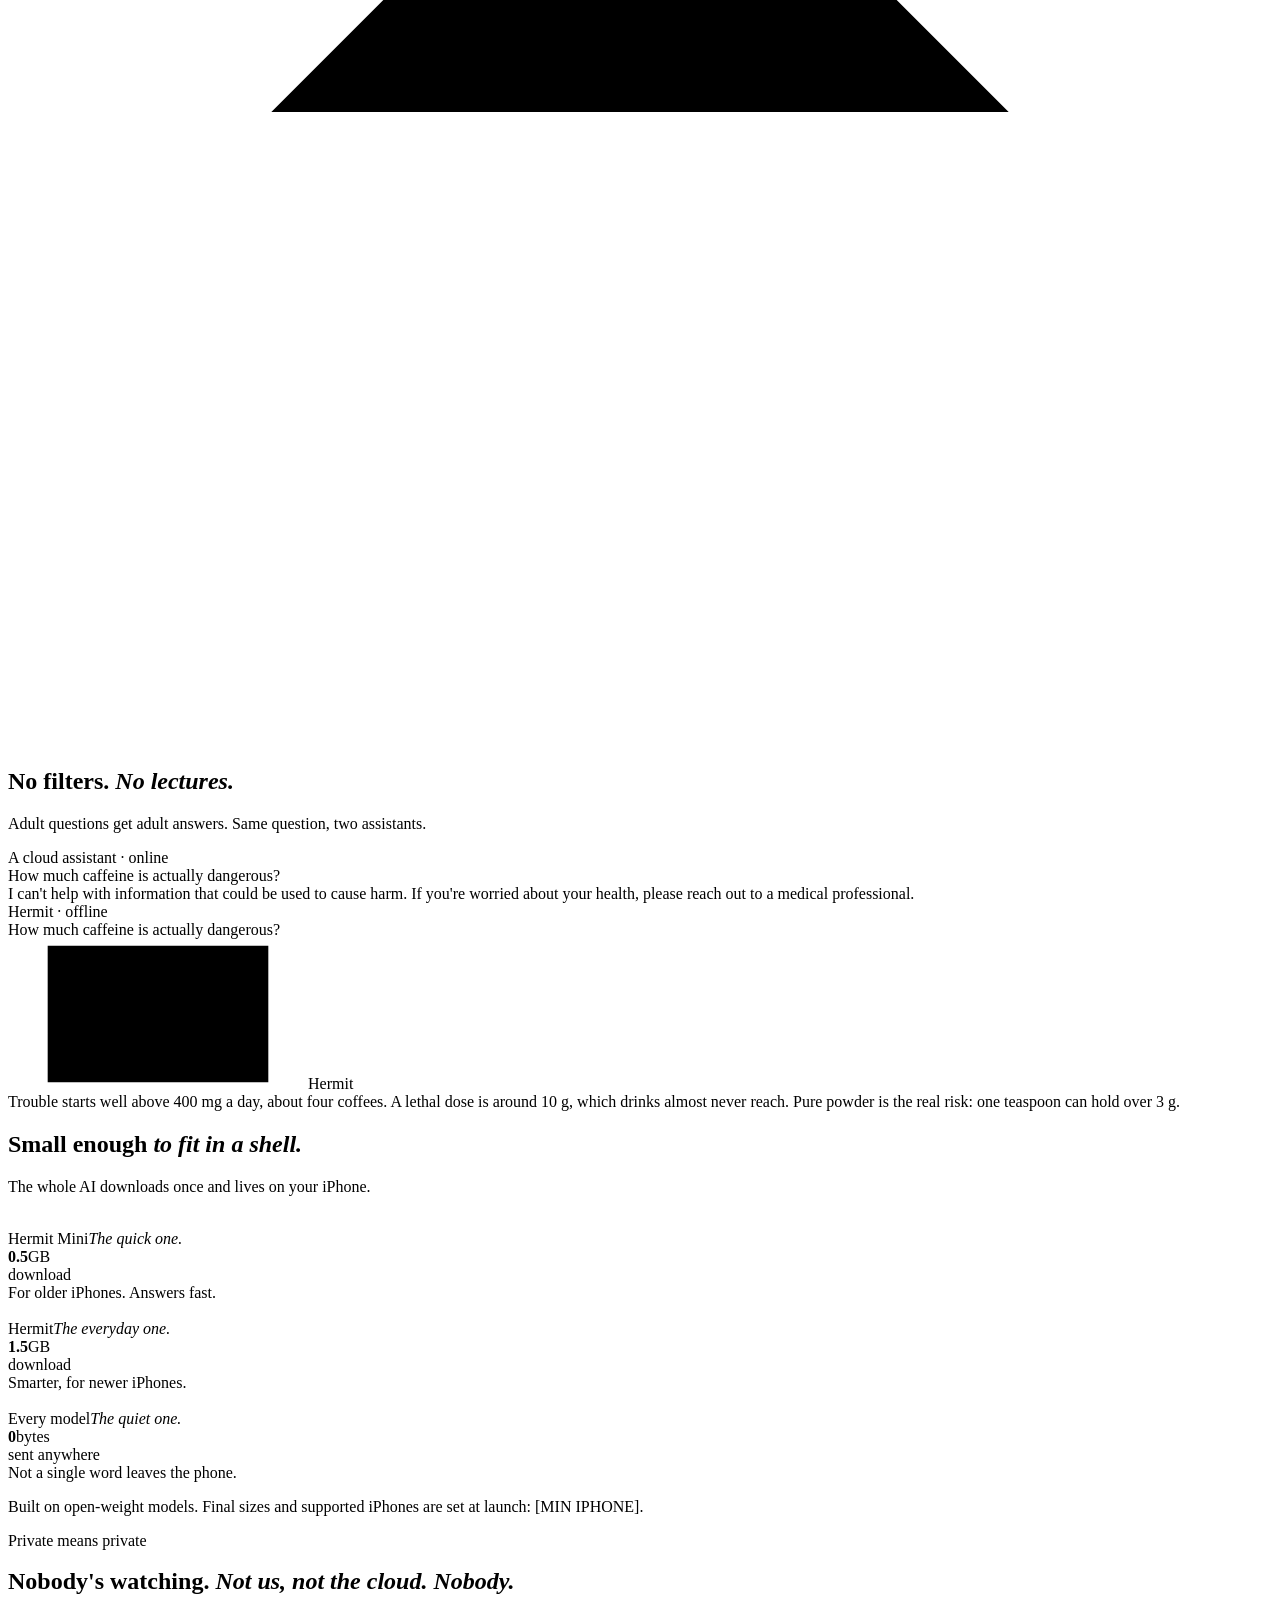
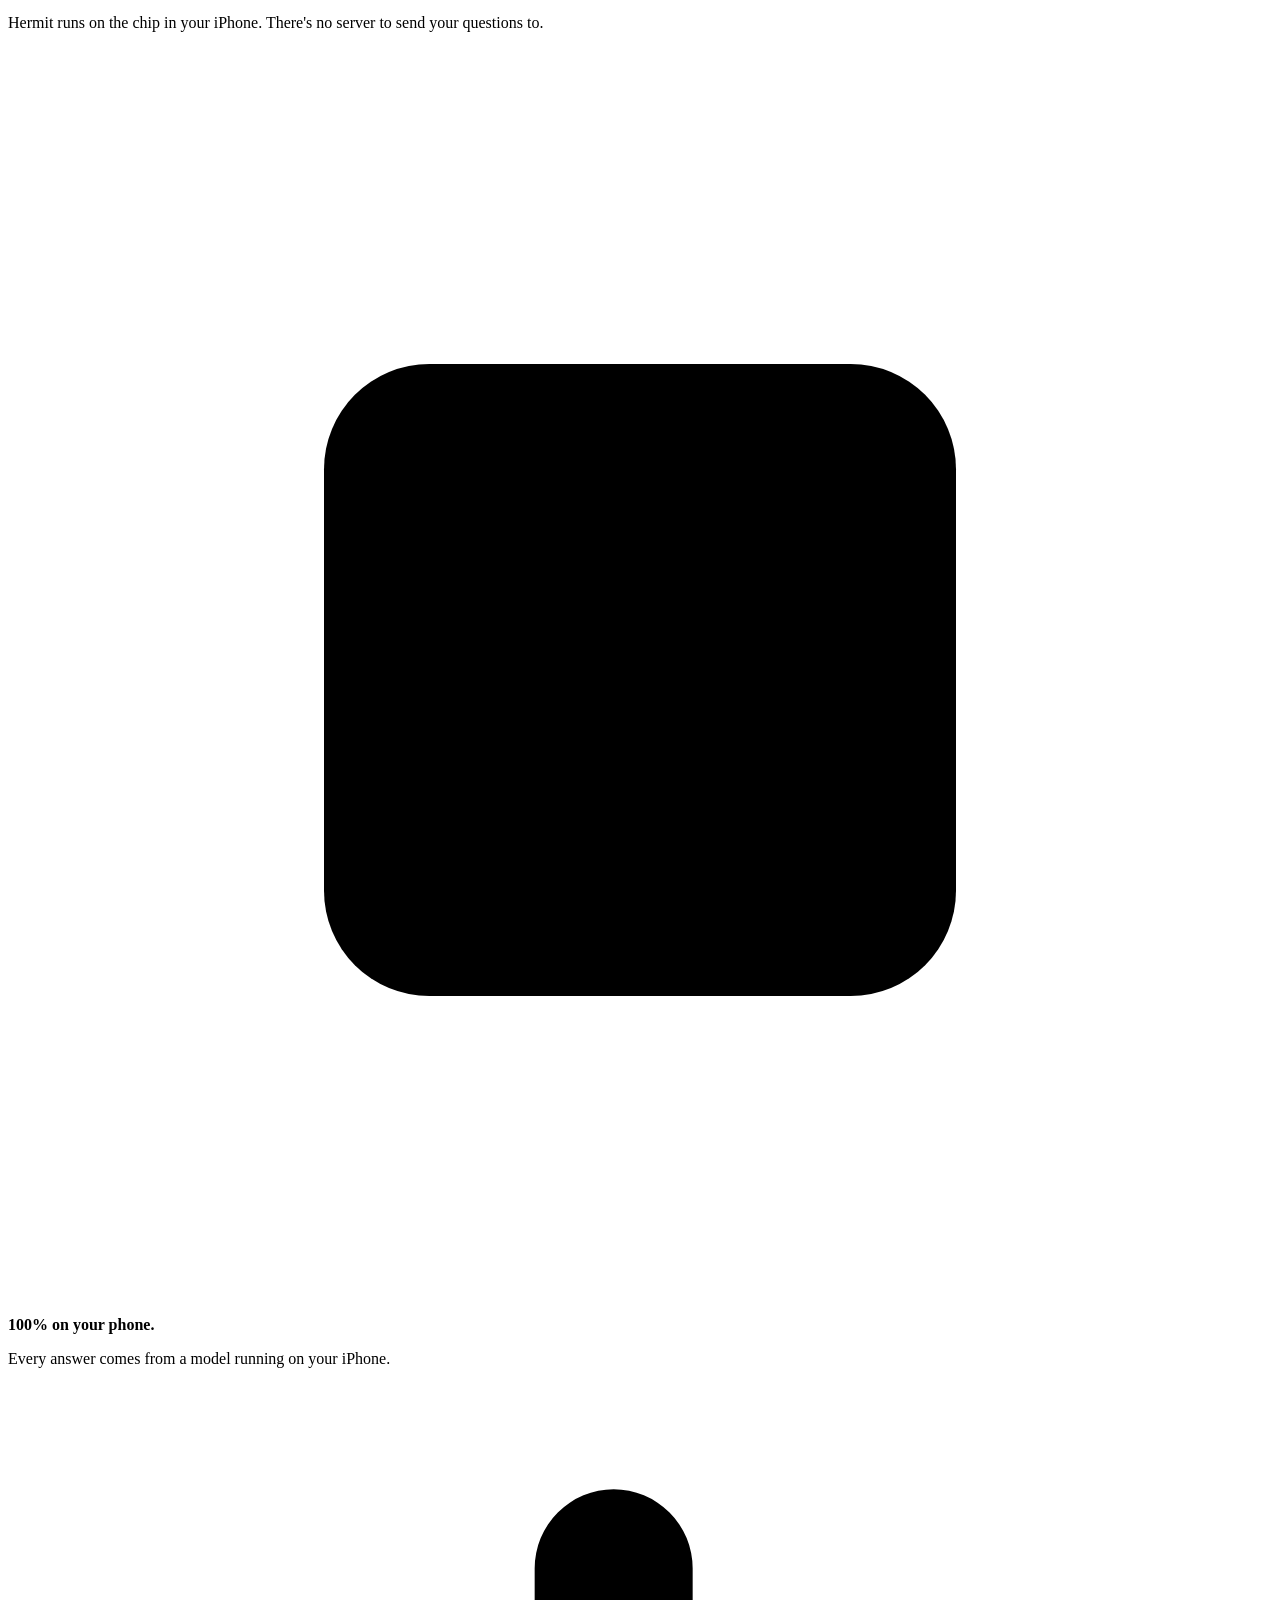
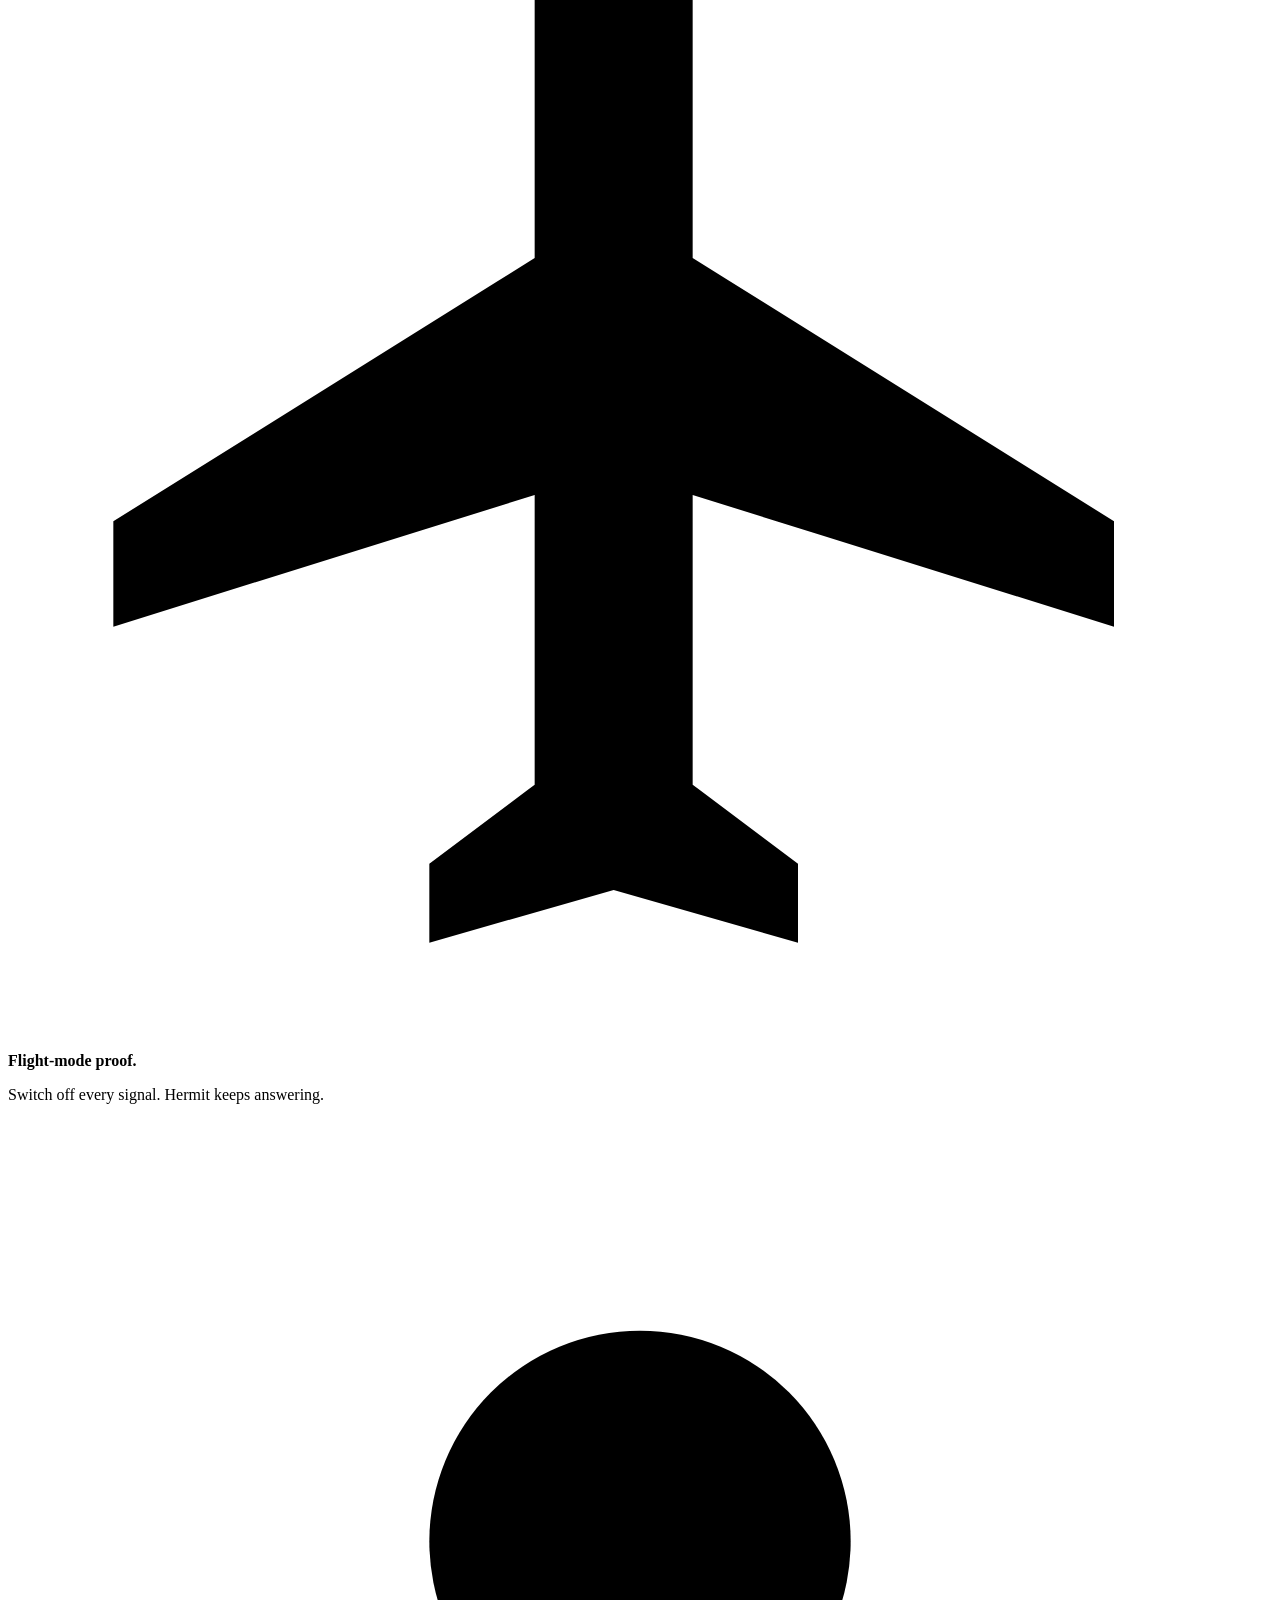
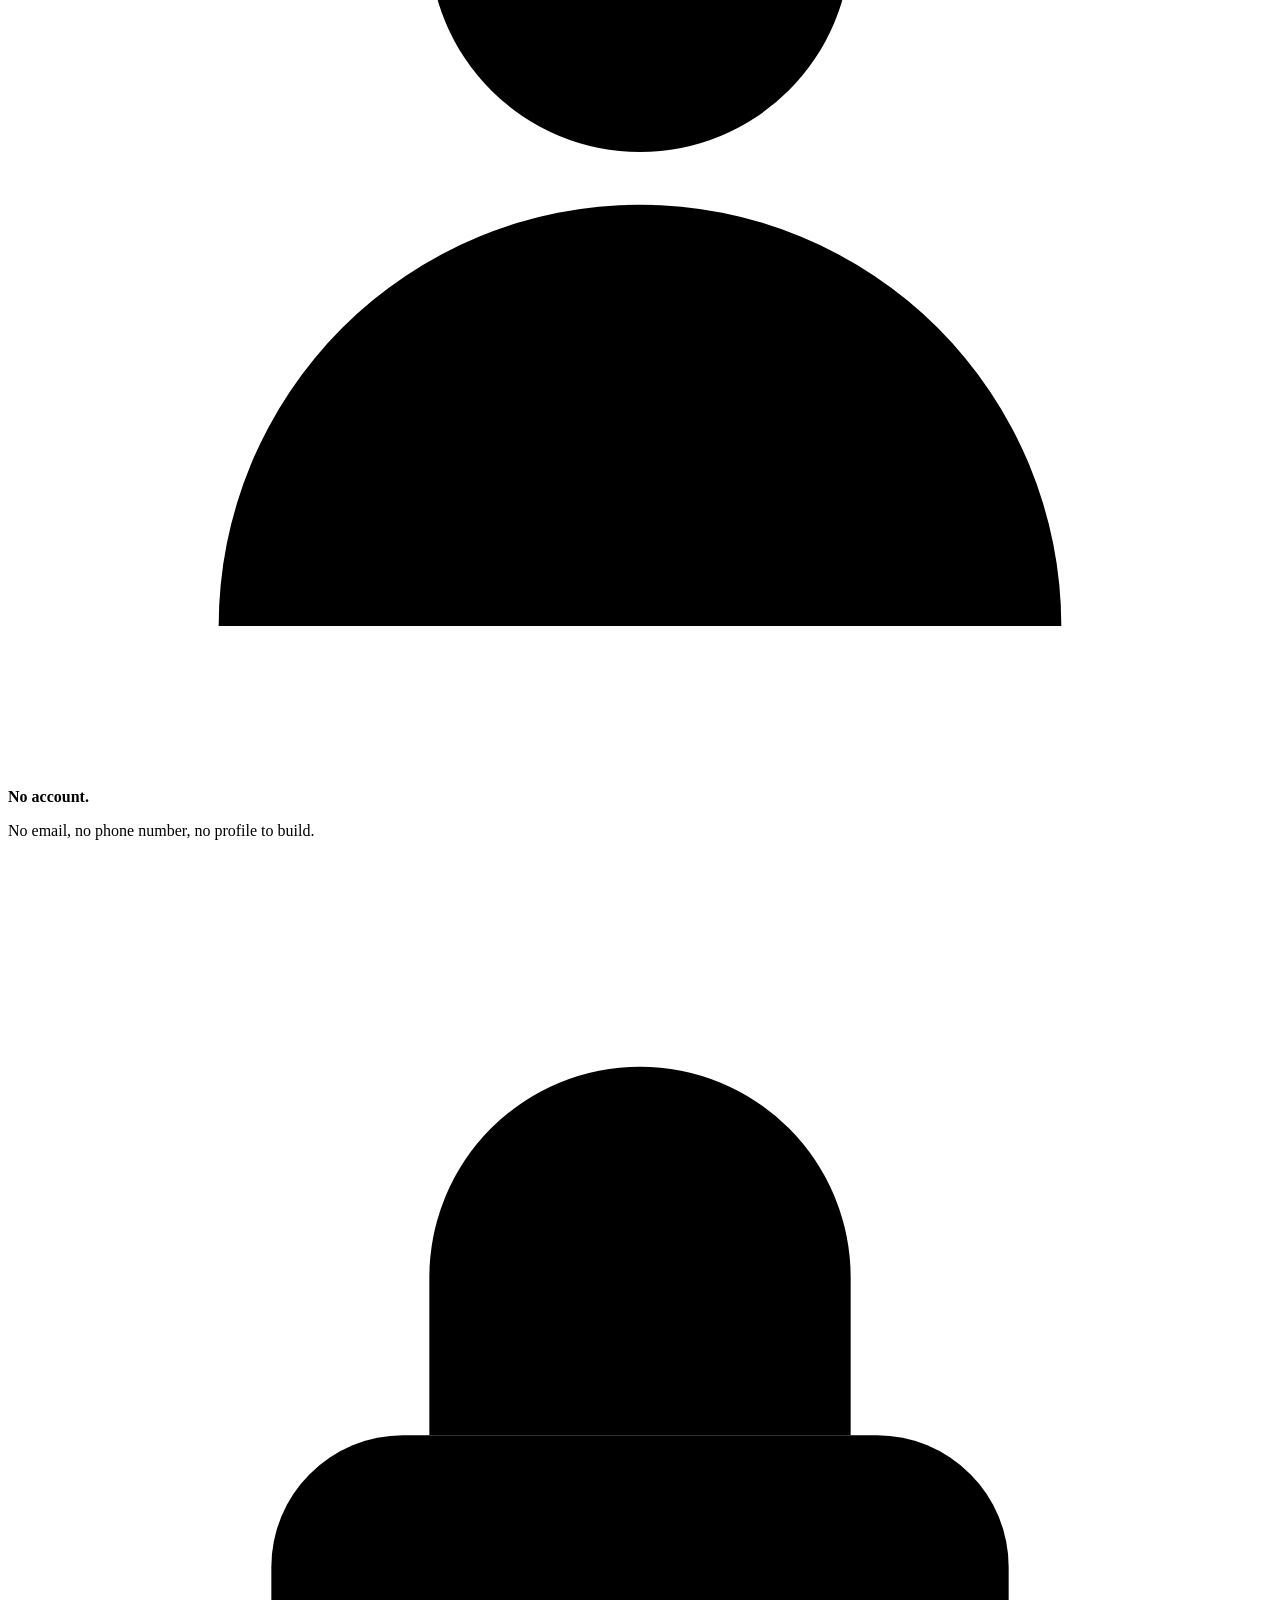
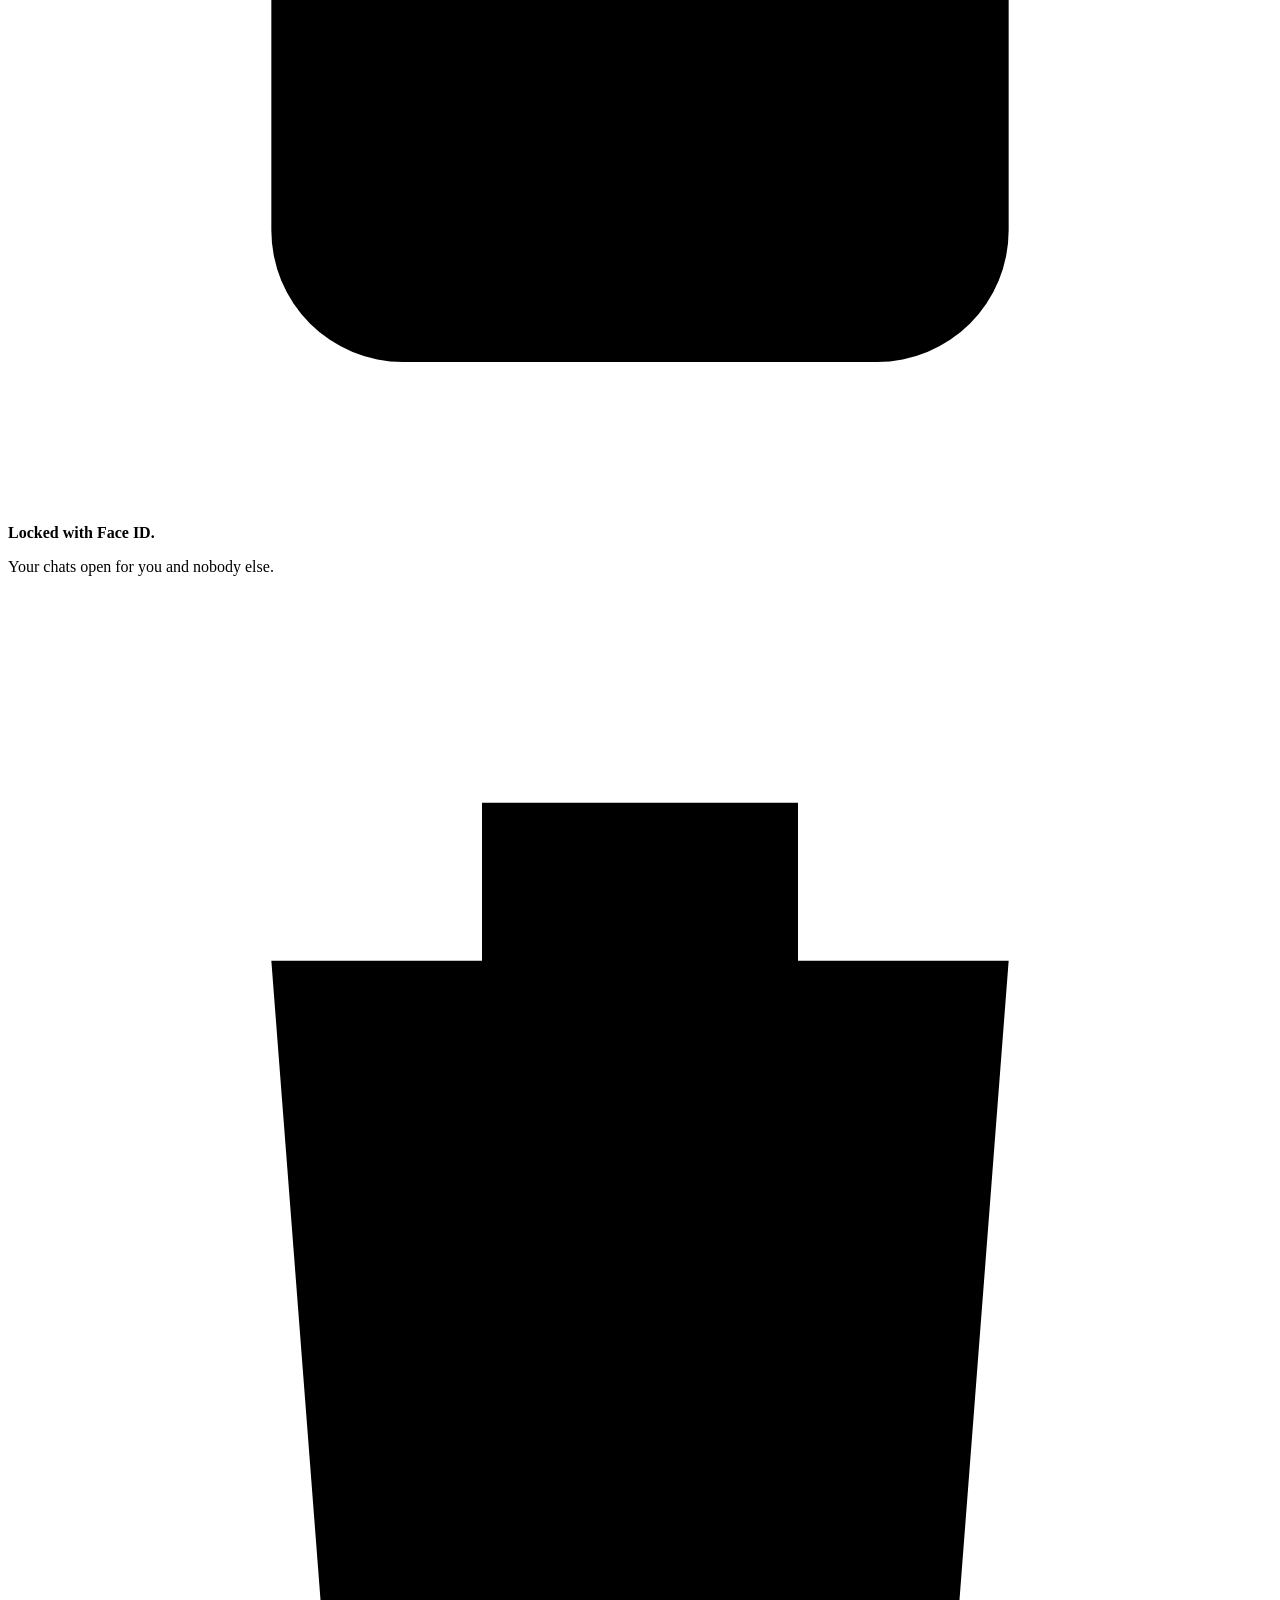
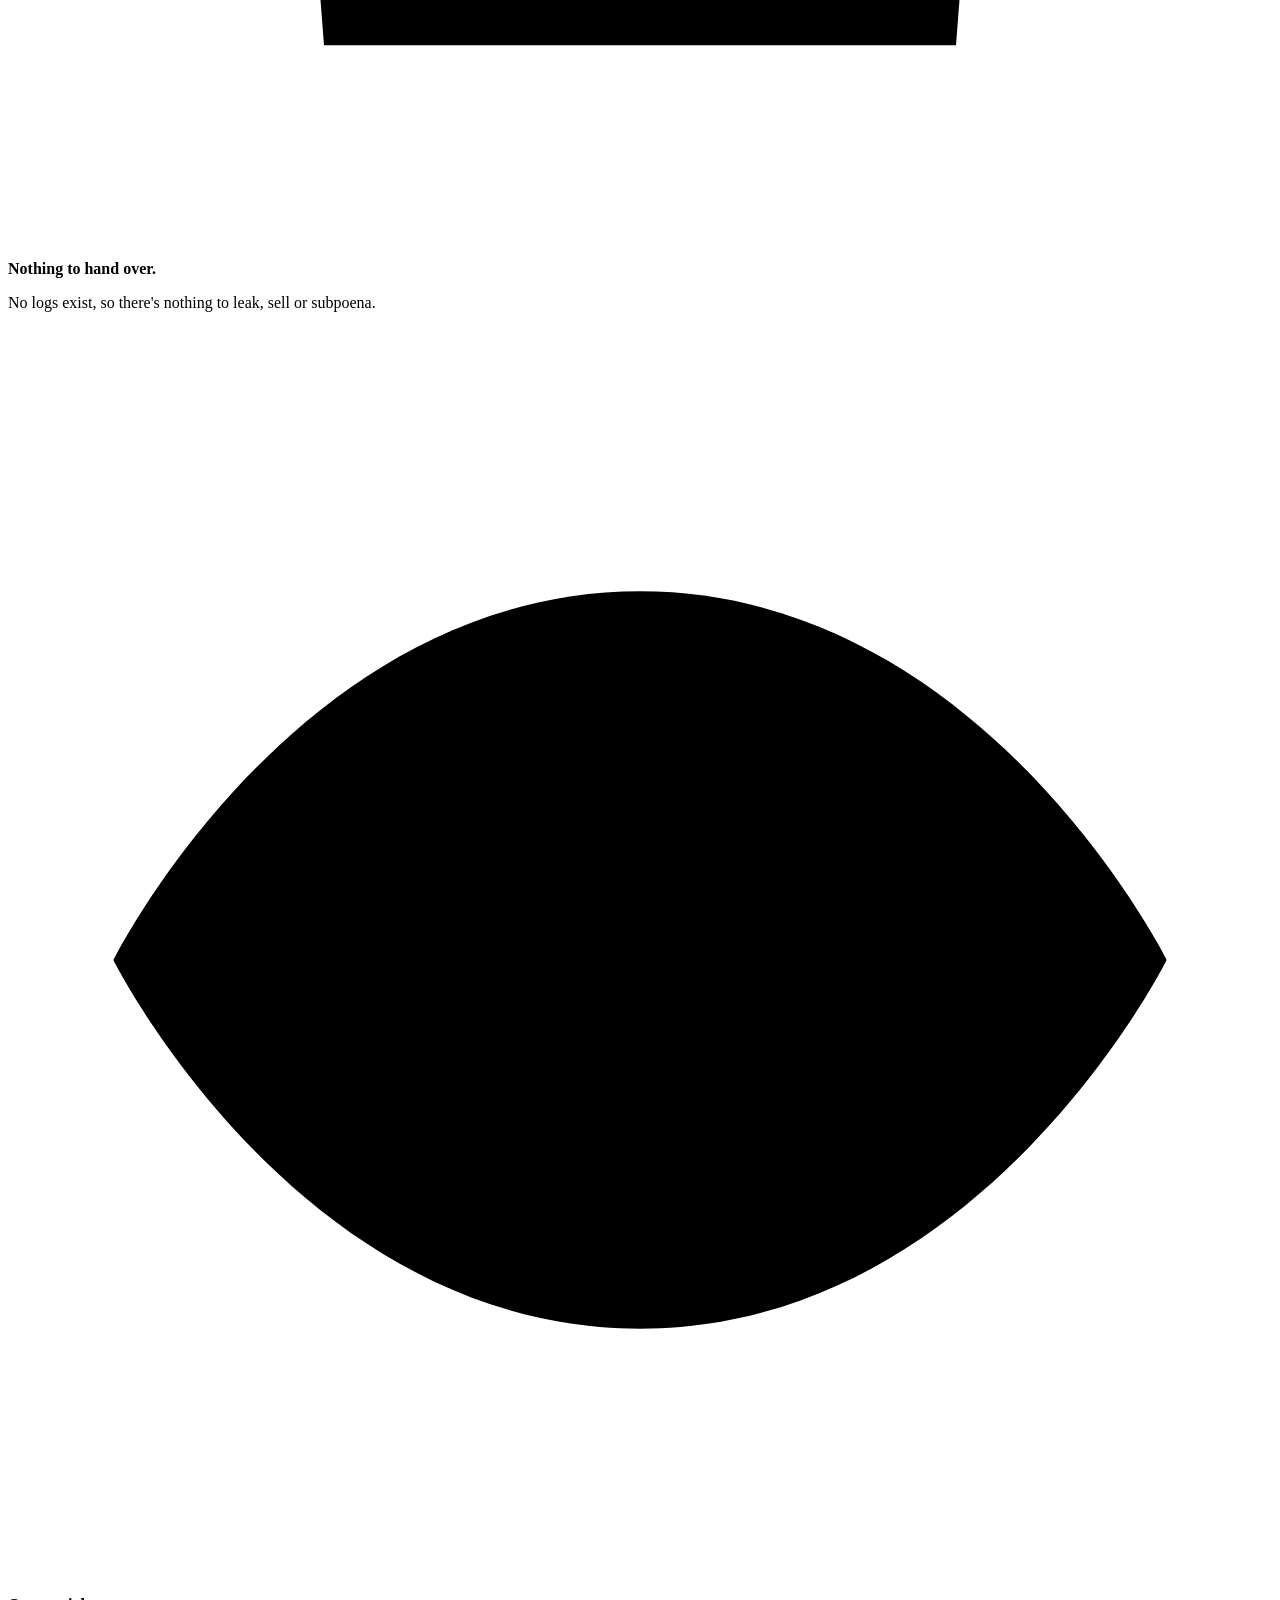
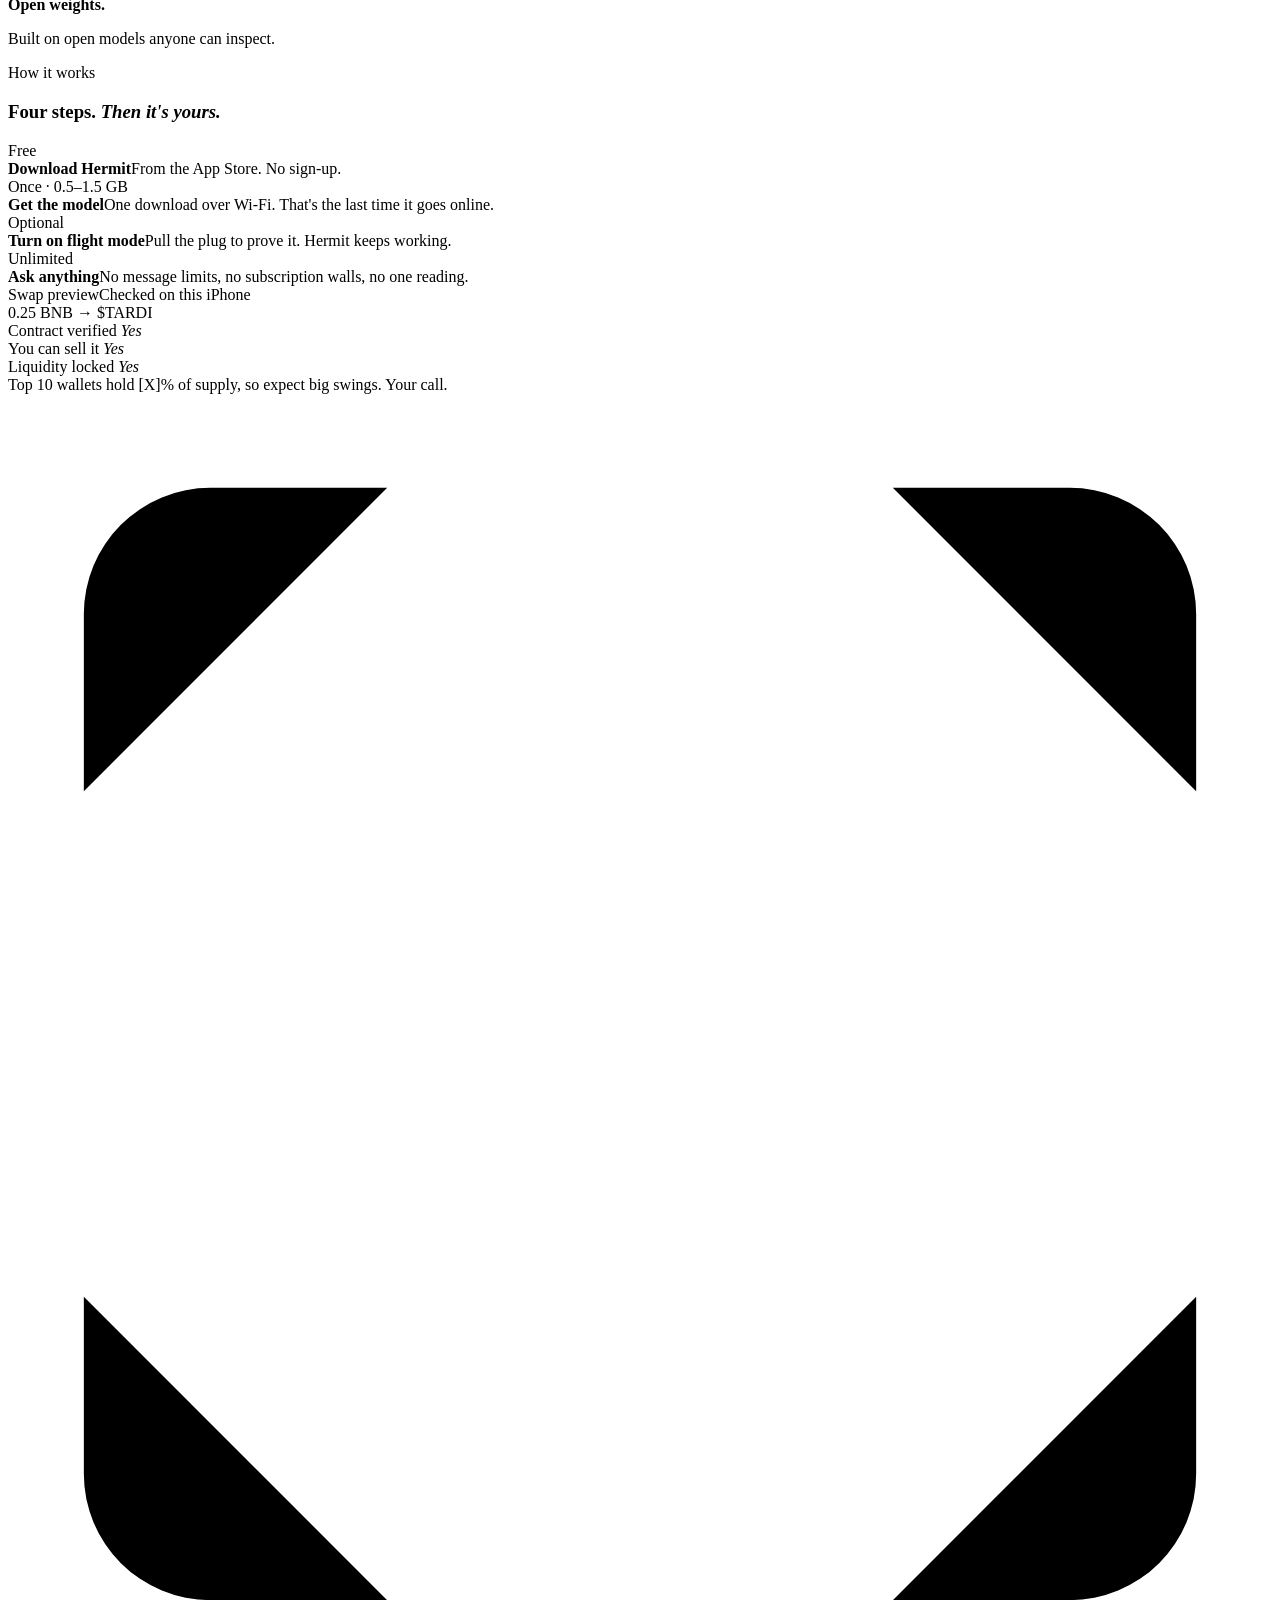
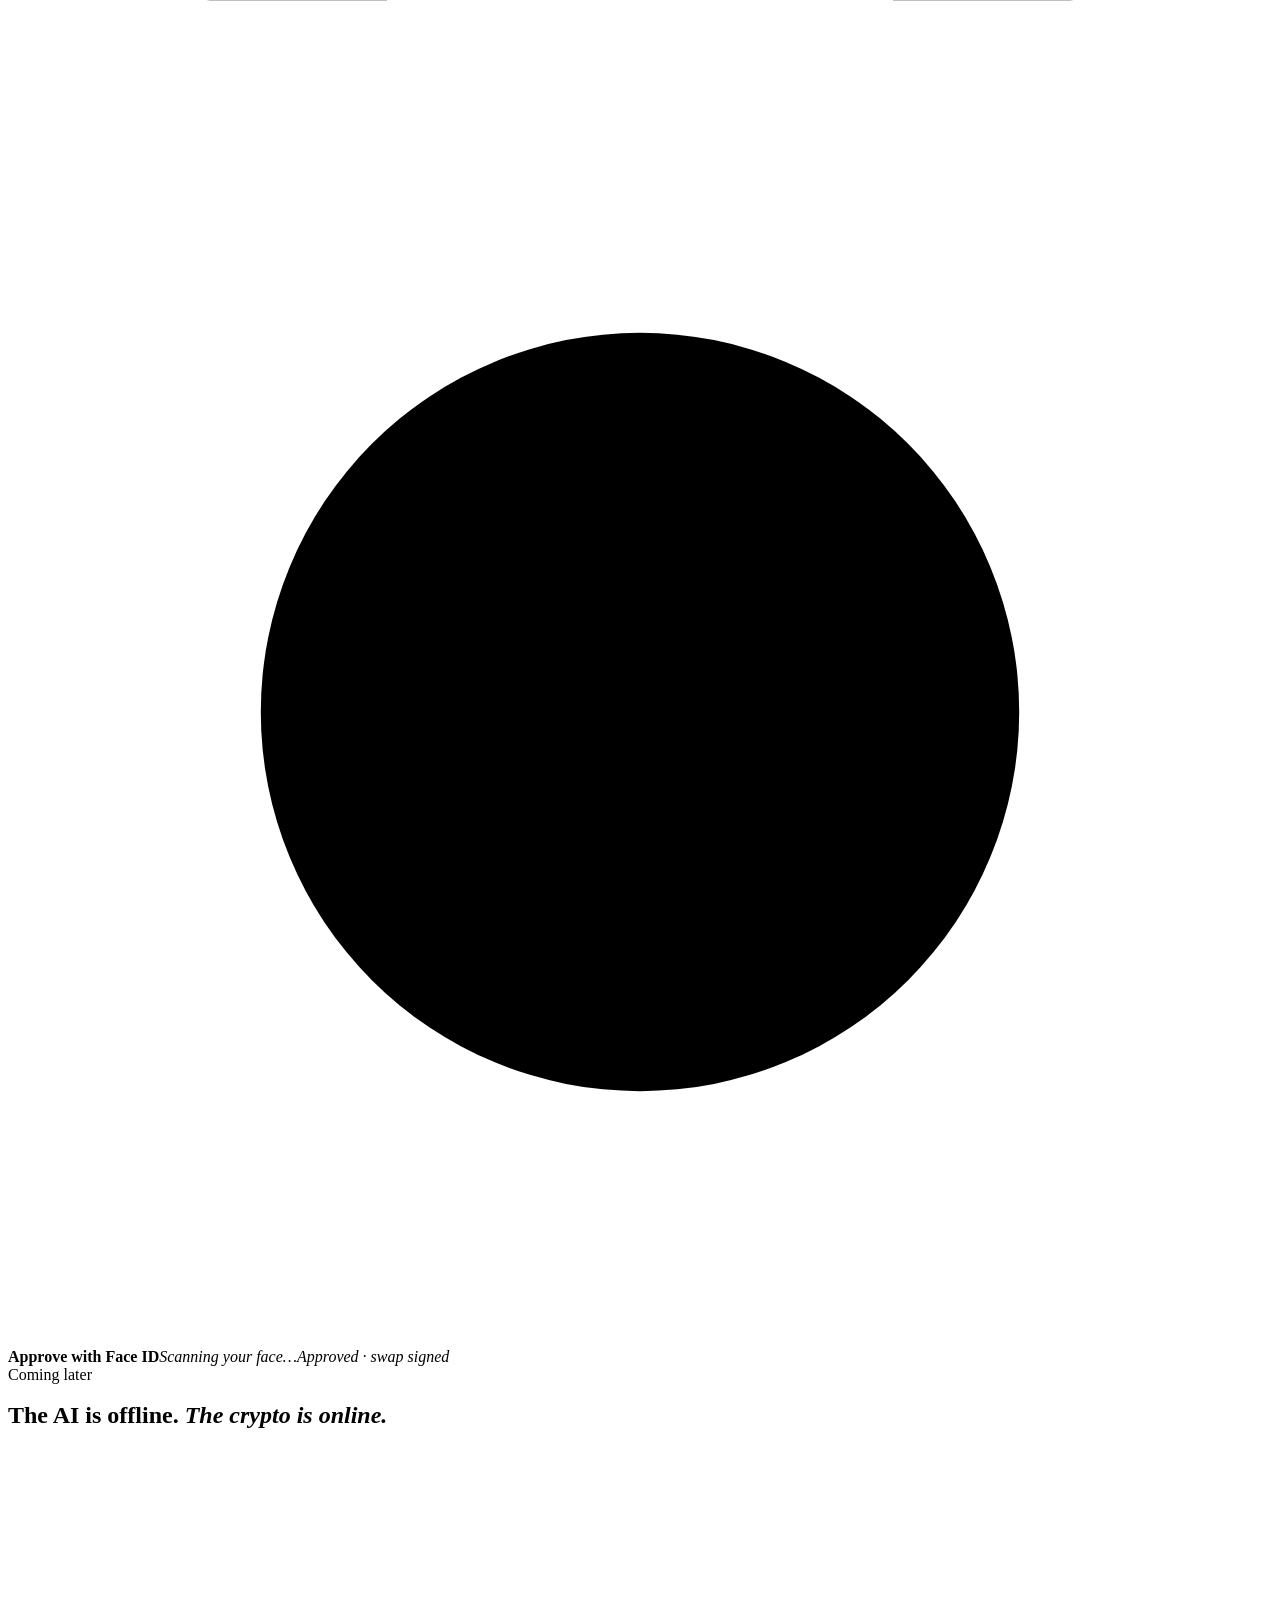
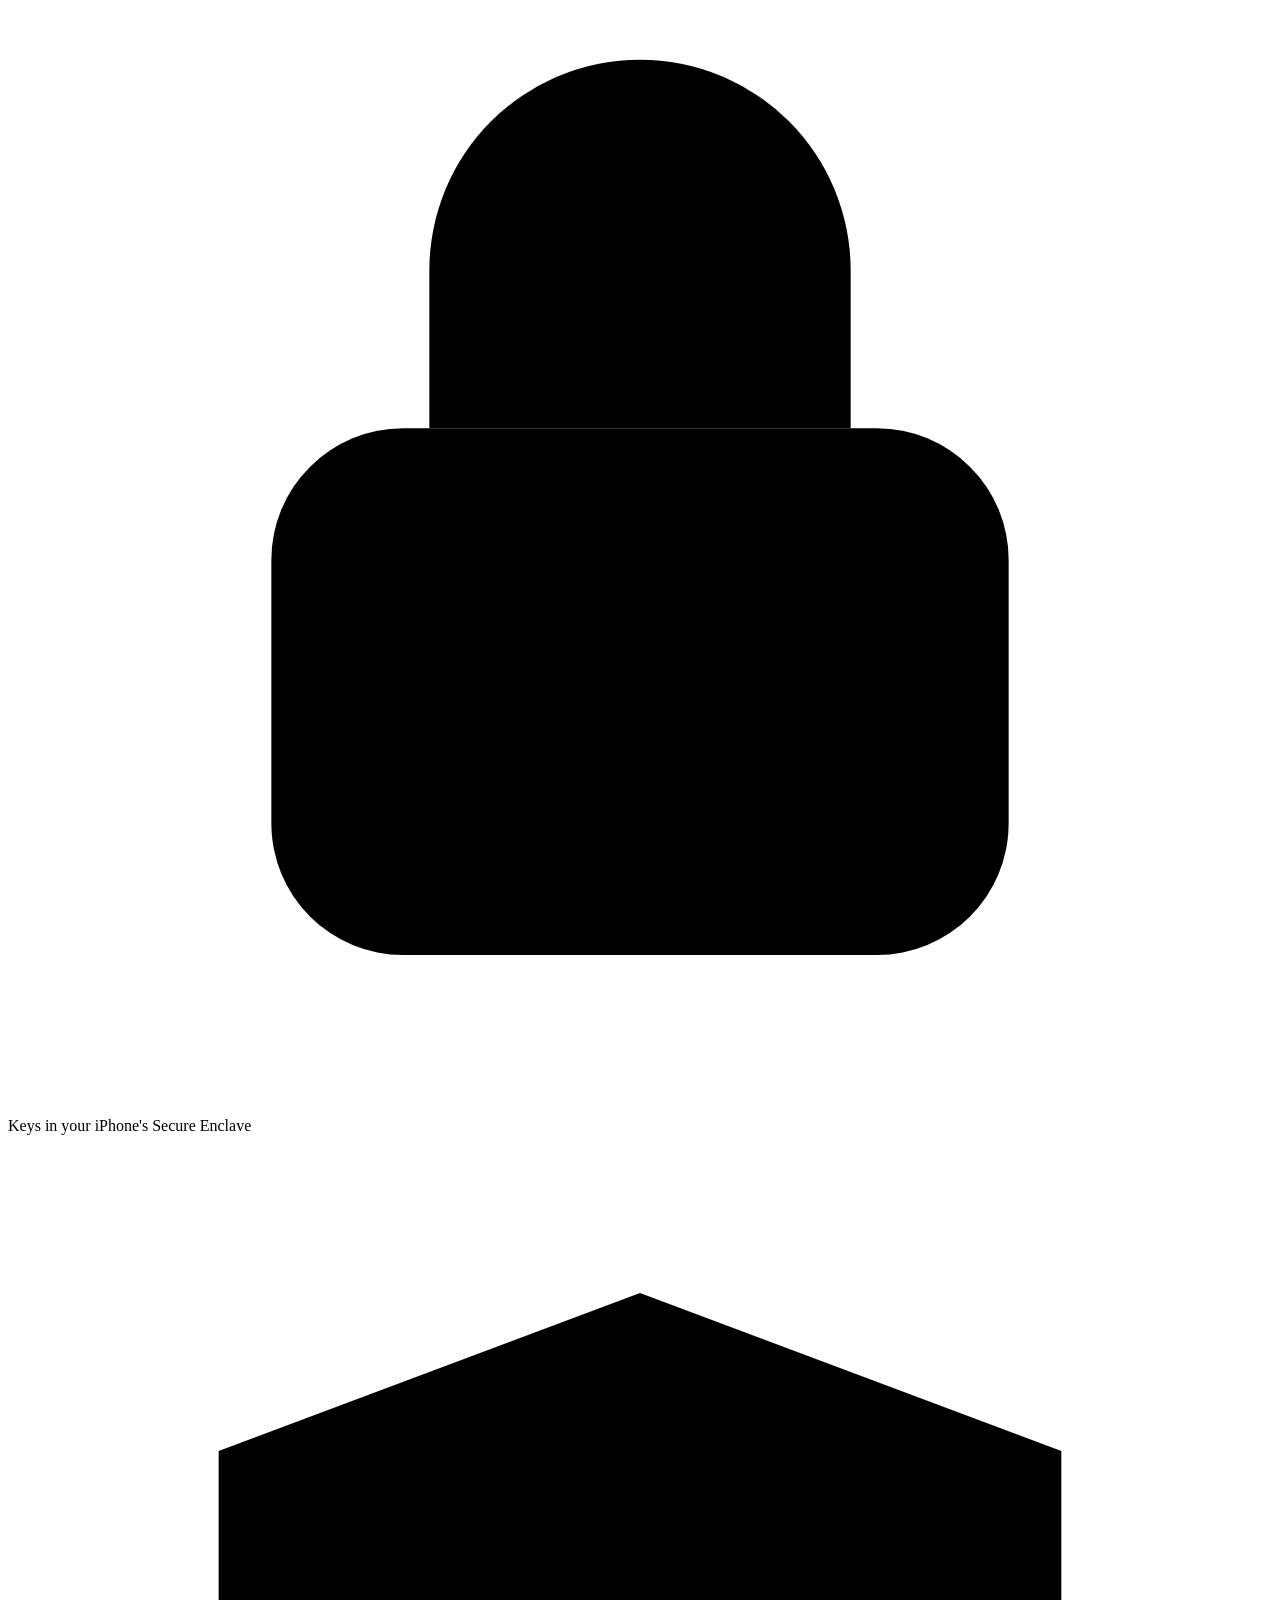
==== commit 4fd8f8cf: "Drop the painting captions from the page Credits stay in the README; the art reads better without a " ====
--- a/public/index.html
+++ b/public/index.html
@@ -104,7 +104,6 @@
             <div class="homebar"><i></i></div>
           </div>
         </div>
-        <span class="credit">Claude Monet, Cliff Walk at Pourville, 1882</span>
       </div>
     </div>
   </section>
@@ -226,7 +225,6 @@
           <button class="btn ghost" data-join="code"><img class="ti" src="/art/icons/ticket.png" alt="">Got an invite code?</button>
           <div class="plat"><span><img class="pi" src="/art/icons/app-store.png" alt="">App Store <em class="tag" style="font-style:normal">Coming soon</em></span><span><img class="pi" src="/art/icons/airplane-mode.svg" alt="">Flight mode</span></div>
         </div>
-        <span class="credit">Claude Monet, Cliffs at Pourville, 1882</span>
       </div>
     </div>
   </section>
@@ -237,7 +235,7 @@
     <a class="brand" href="#top"><svg class="mark"><use href="#m"/></svg></a><span class="tagline">Private by nature.</span>
     <nav><a href="#how">How it works</a><a href="#privacy">Privacy</a><a href="#faq">FAQ</a><a href="#" data-join>Join the beta</a><a class="xl" href="https://x.com/hermitai_"><svg viewBox="0 0 24 24"><path d="M18.244 2.25h3.308l-7.227 8.26 8.502 11.24H16.17l-5.214-6.817L4.99 21.75H1.68l7.73-8.835L1.254 2.25H8.08l4.713 6.231zm-1.161 17.52h1.833L7.084 4.126H5.117z"/></svg>@hermitai_</a></nav>
   </div>
-  <div class="legal"><span>© 2026 Hermit. Paintings by Claude Monet, public domain. 3D icons: Microsoft Fluent Emoji (MIT). iPhone, App Store and TestFlight are trademarks of Apple Inc.</span><a href="#top">Back to the top ↑</a></div>
+  <div class="legal"><span>© 2026 Hermit. iPhone, App Store and TestFlight are trademarks of Apple Inc.</span><a href="#top">Back to the top ↑</a></div>
 </footer>
 
 <div class="sheet-bg" id="sheet" role="dialog" aria-modal="true" aria-labelledby="sheetT">
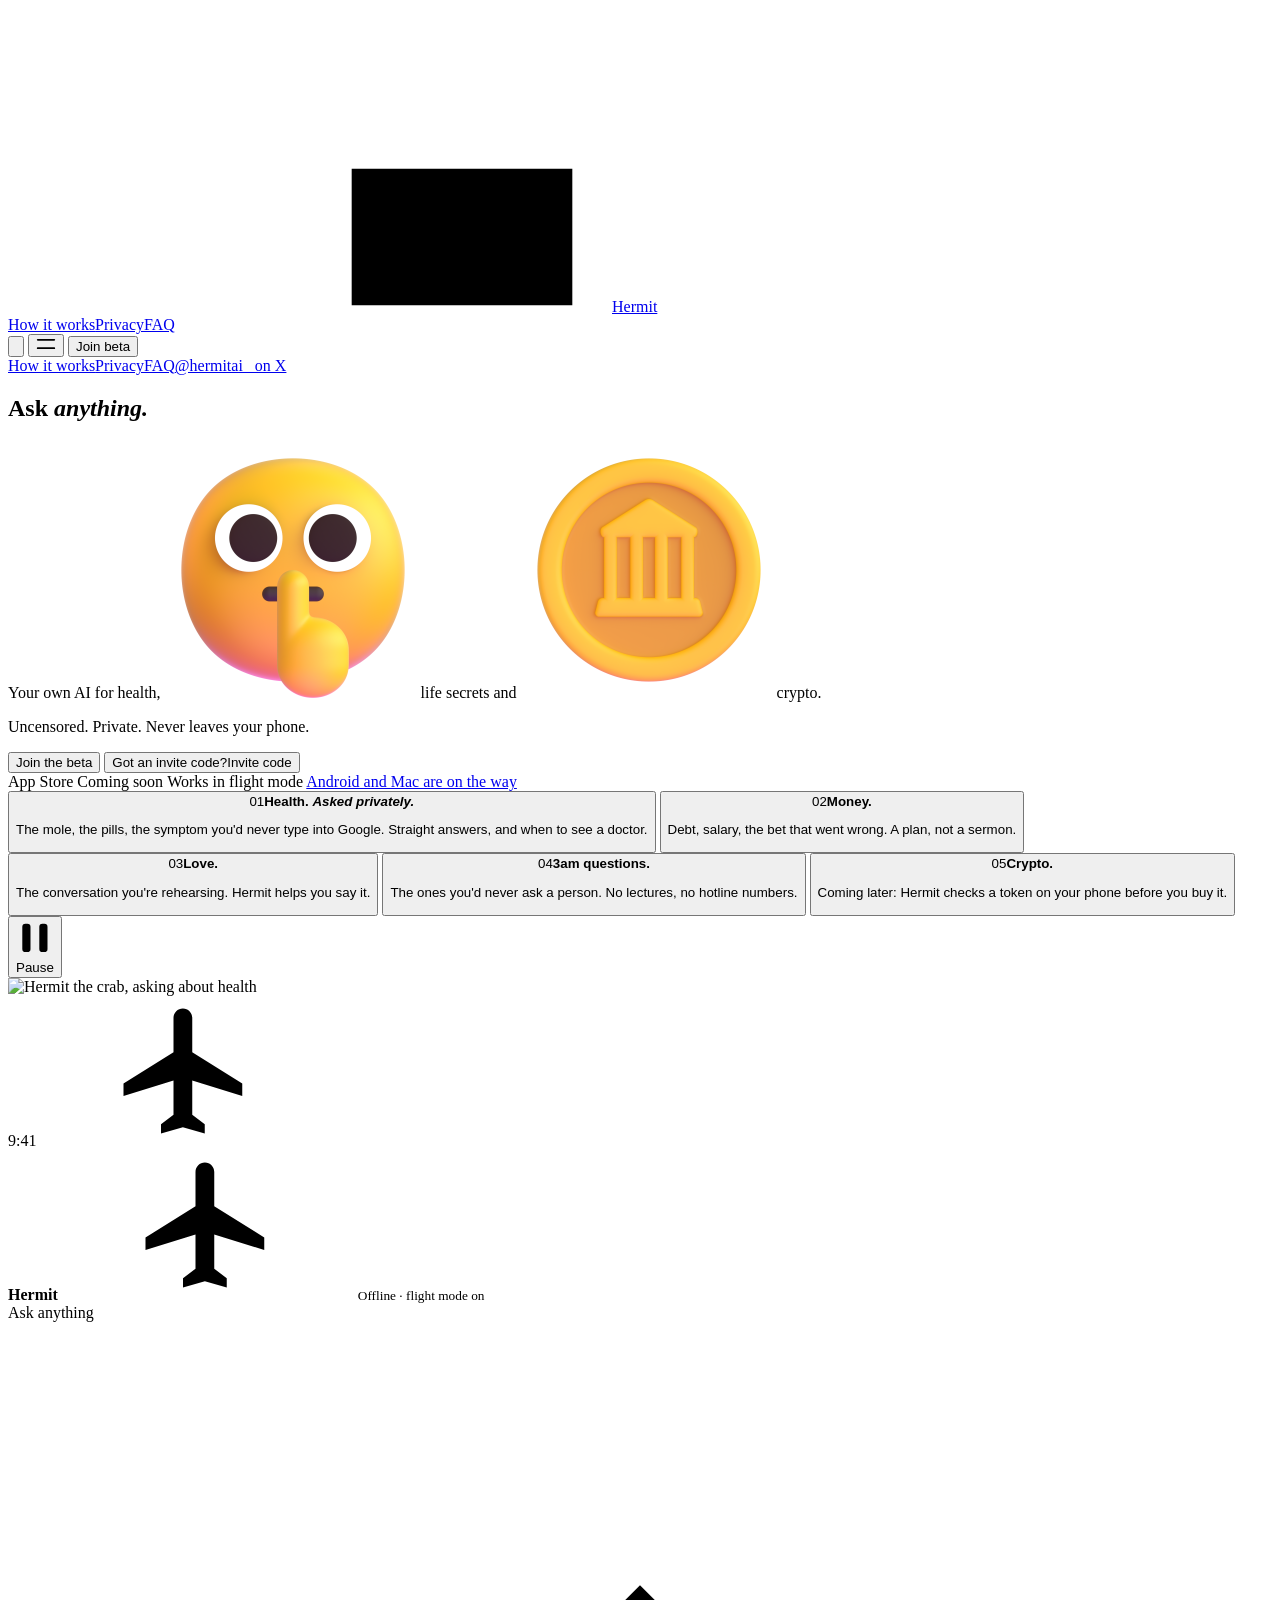
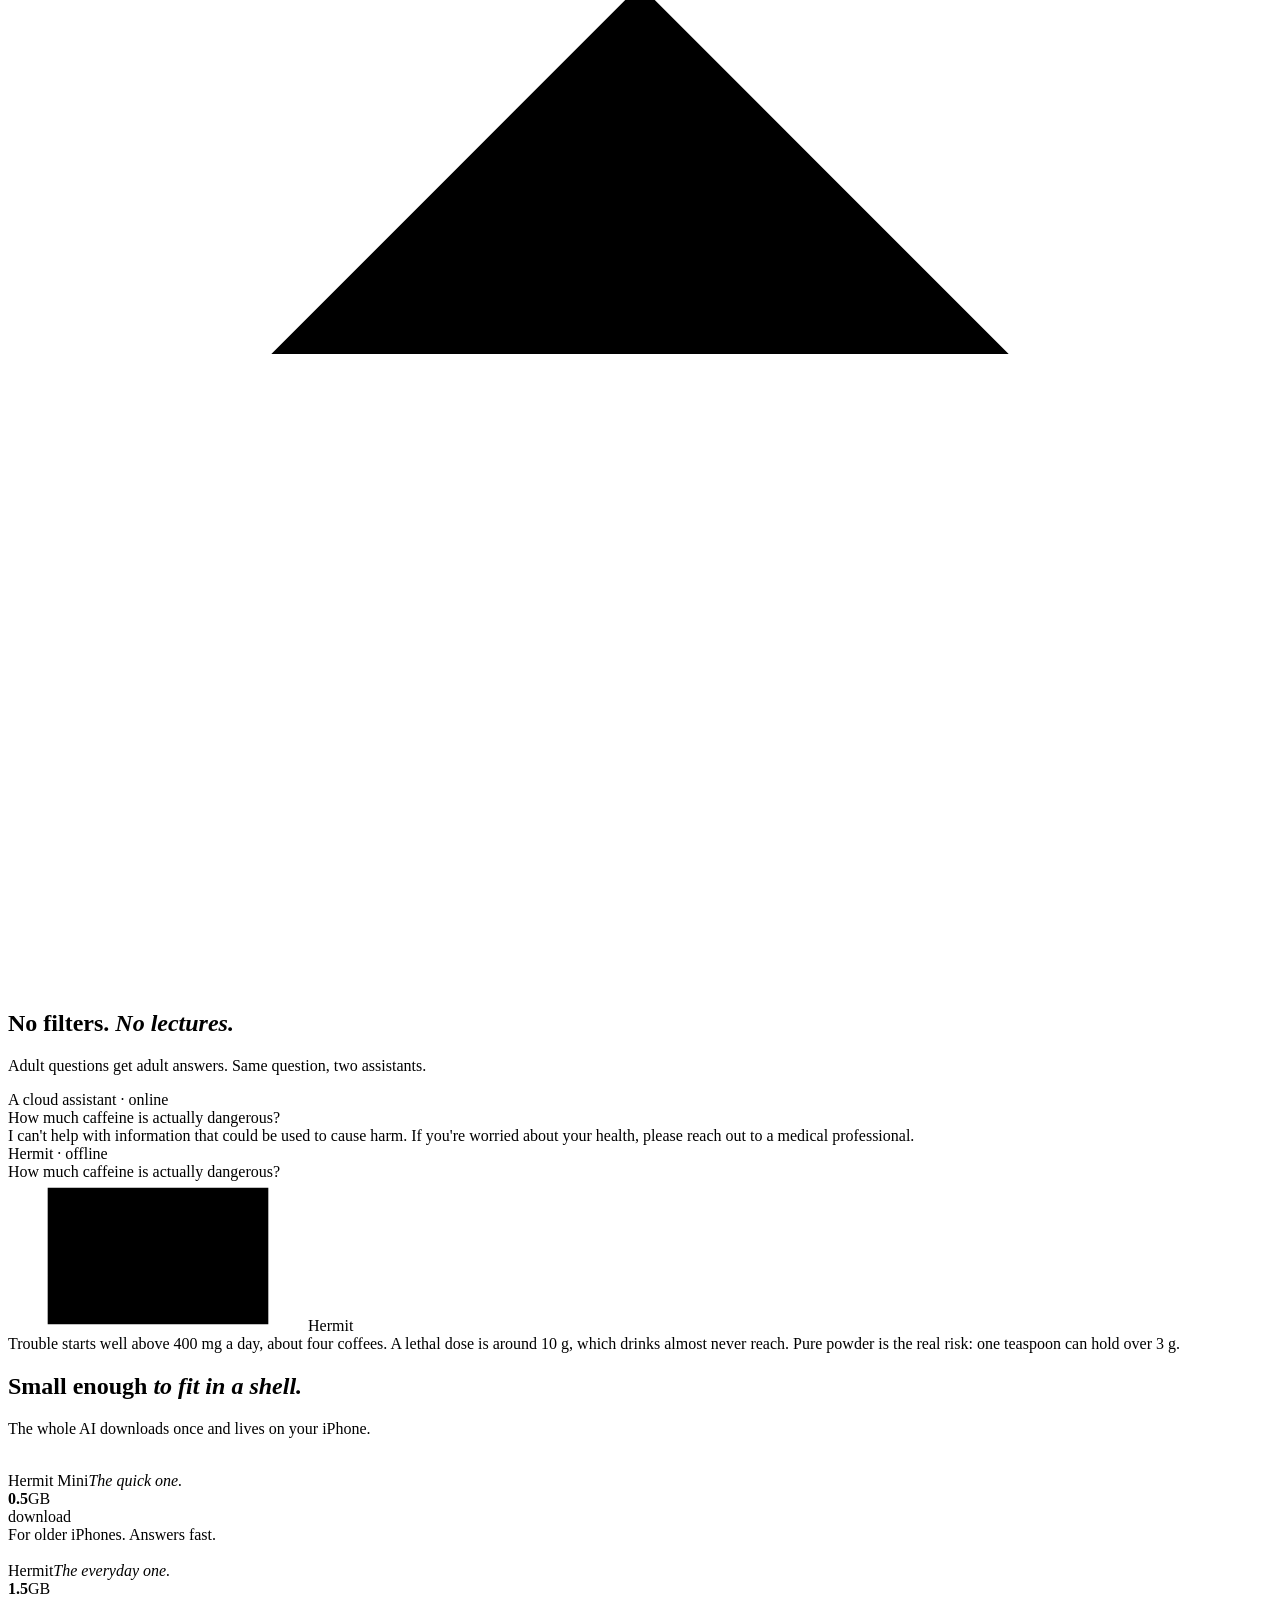
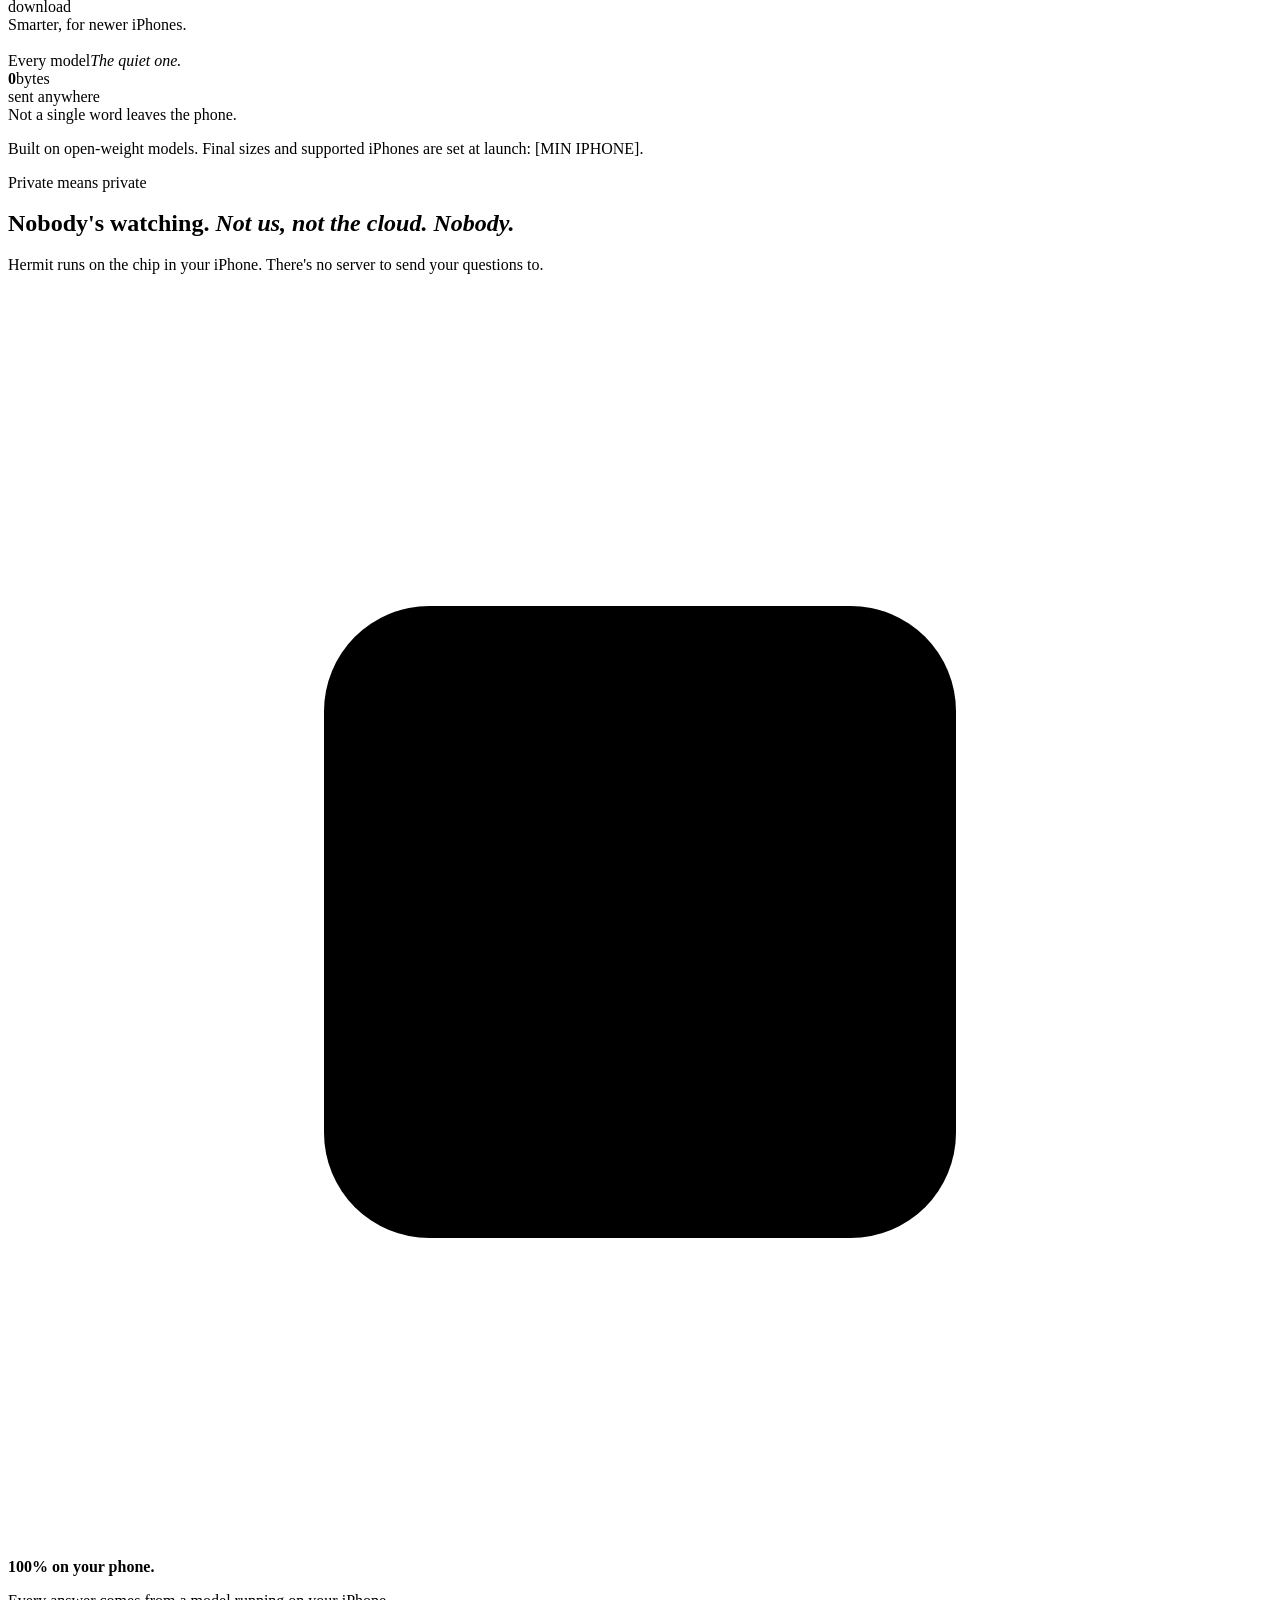
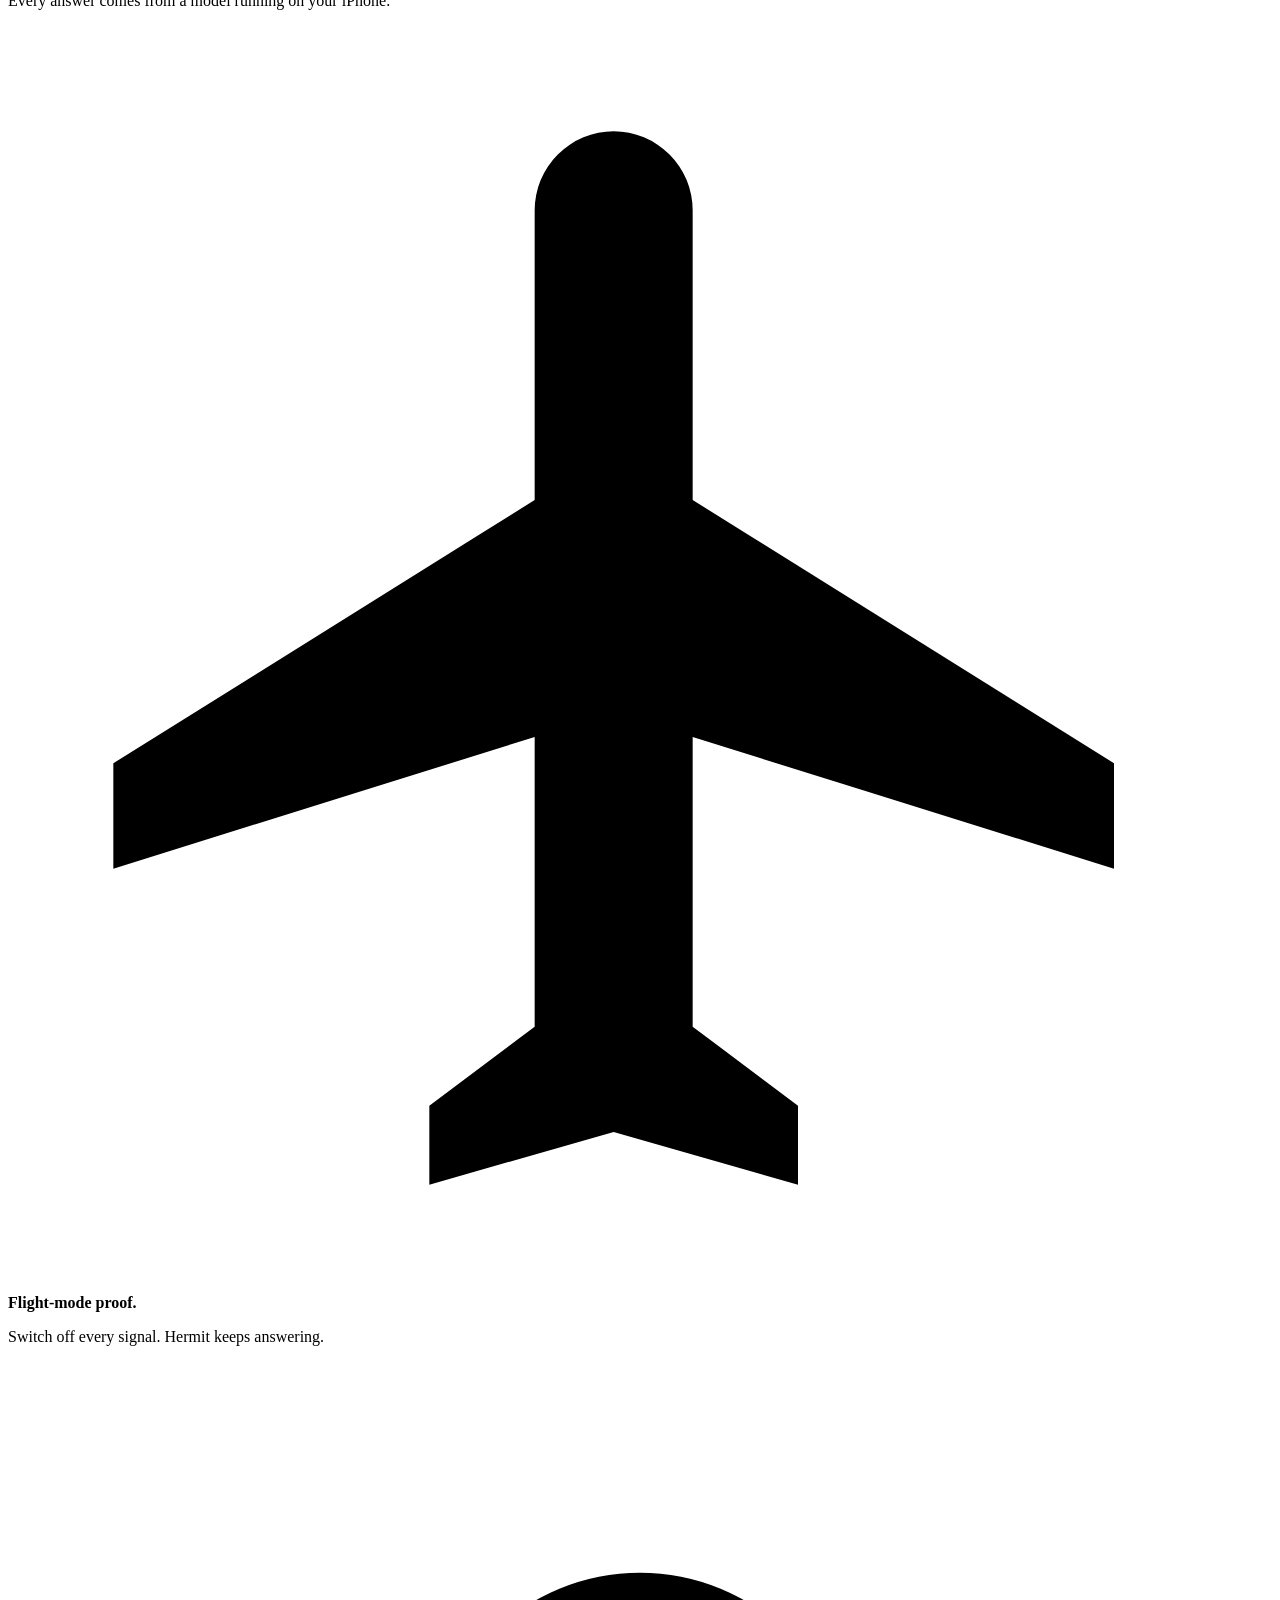
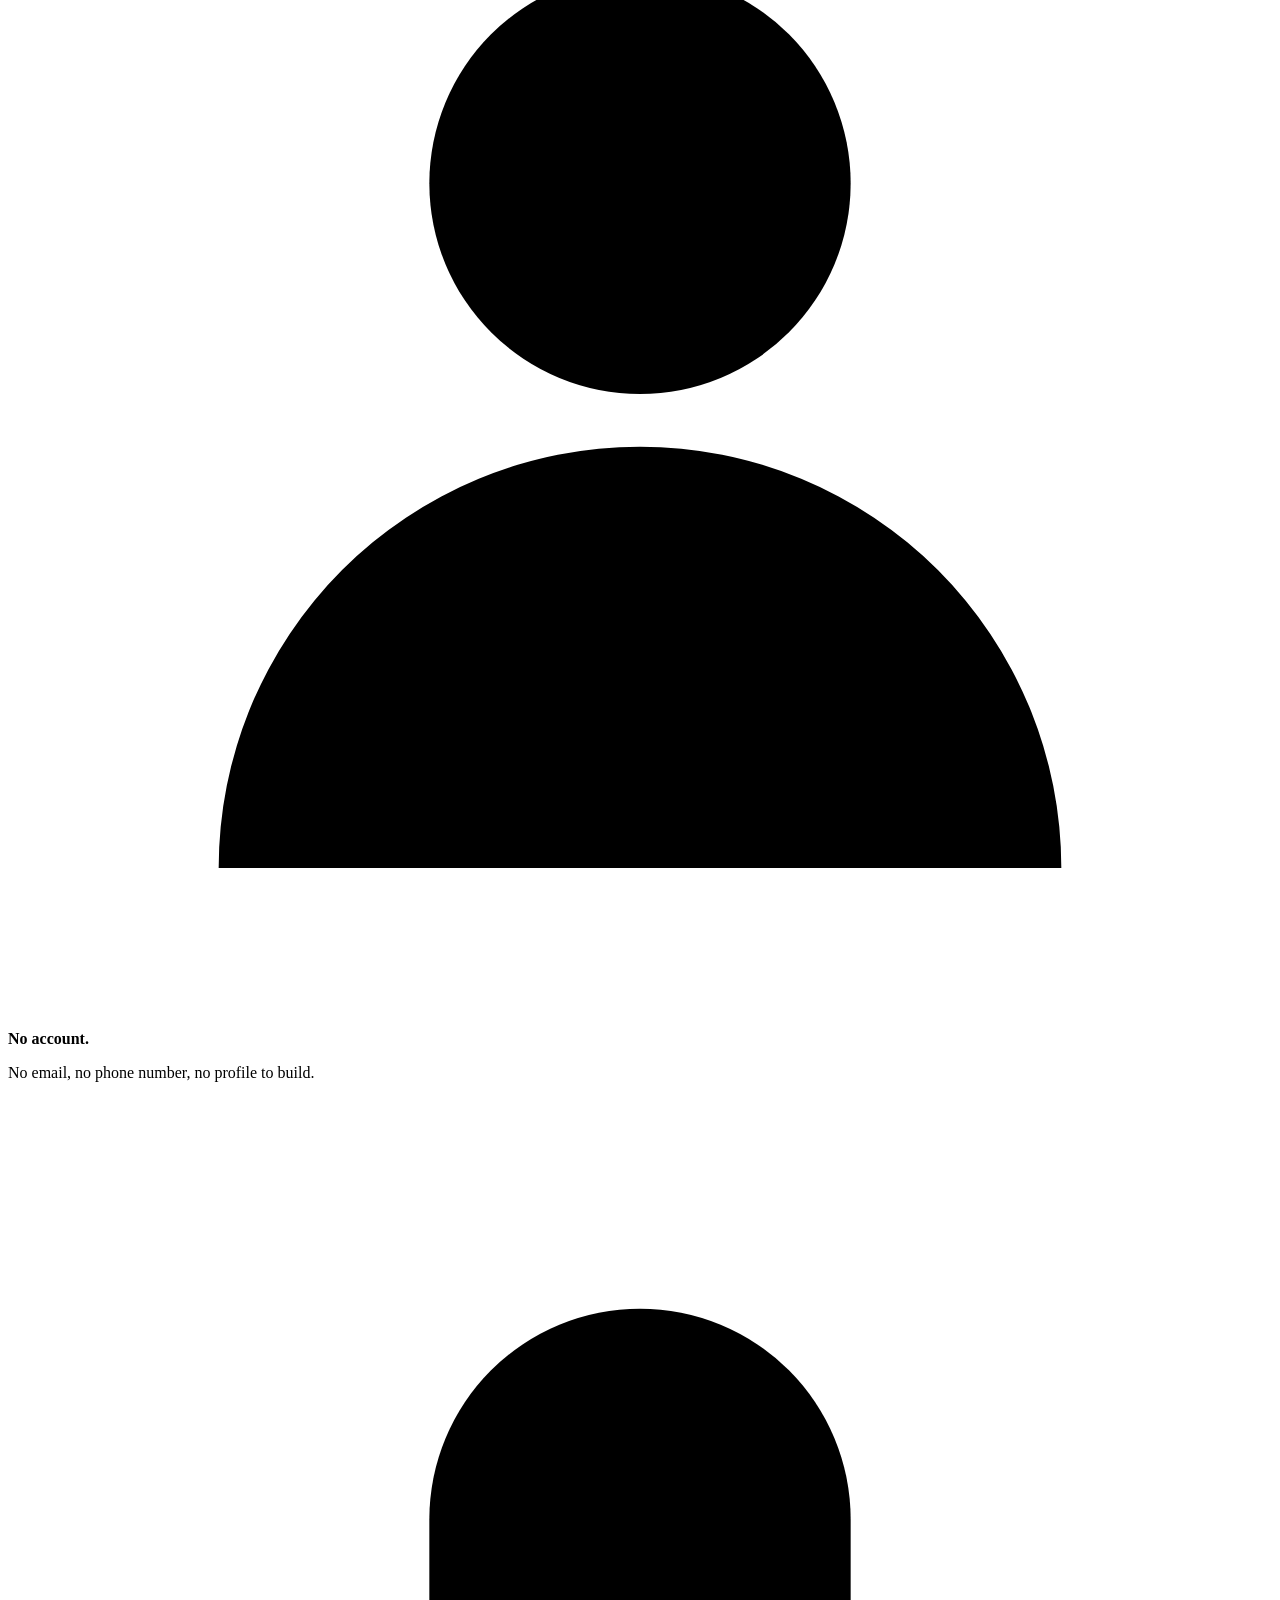
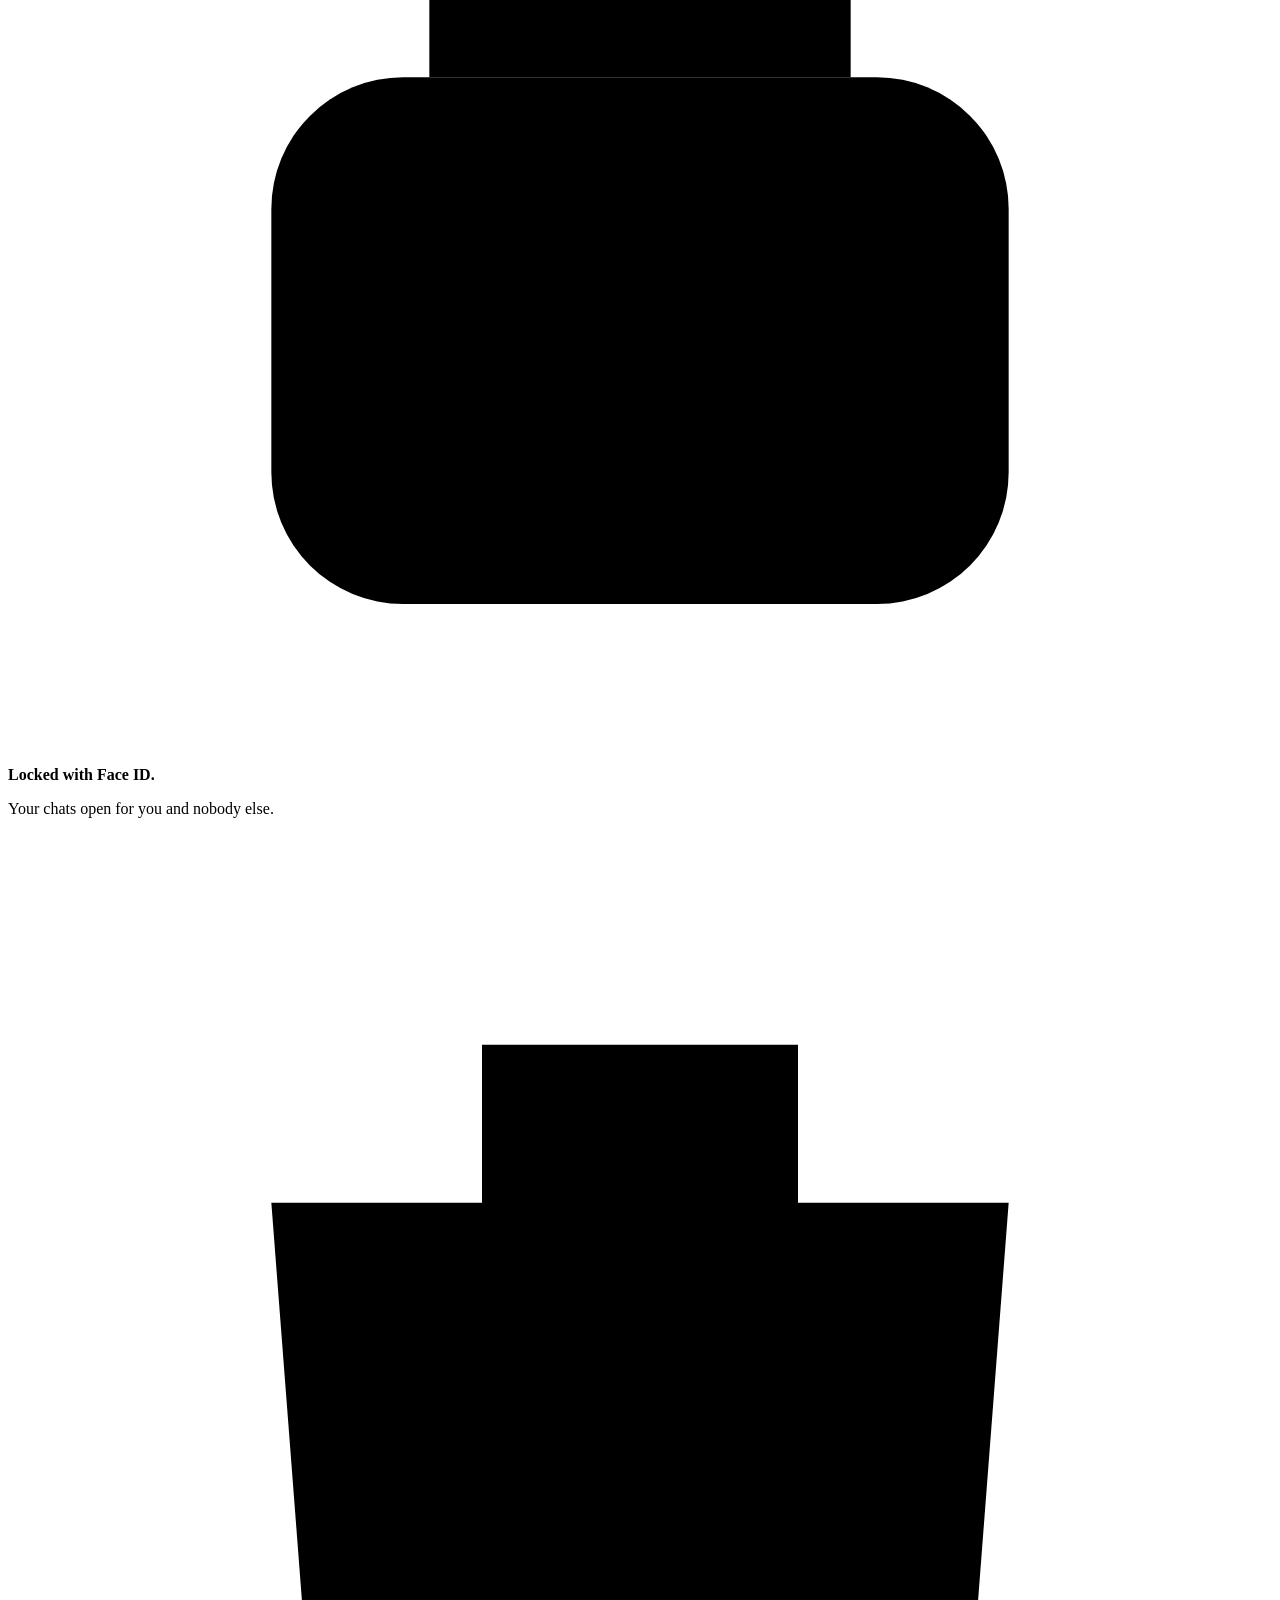
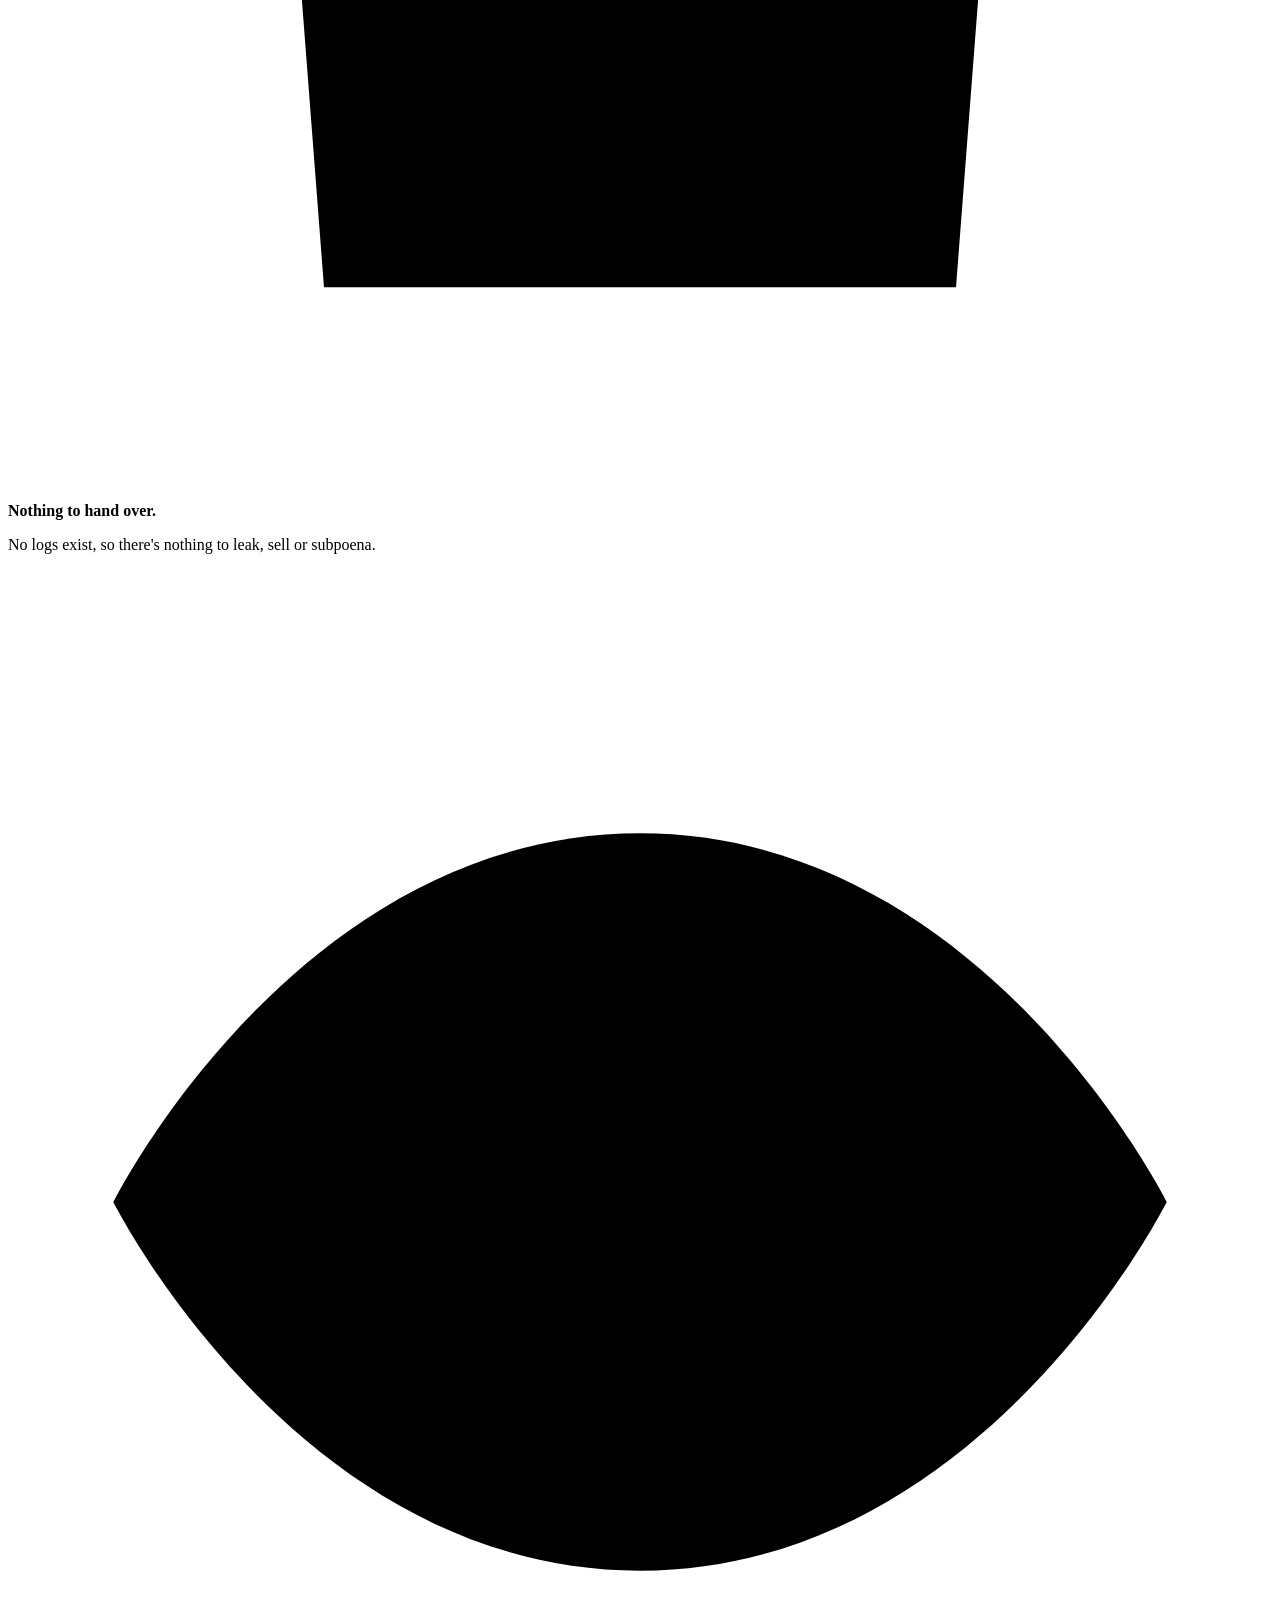
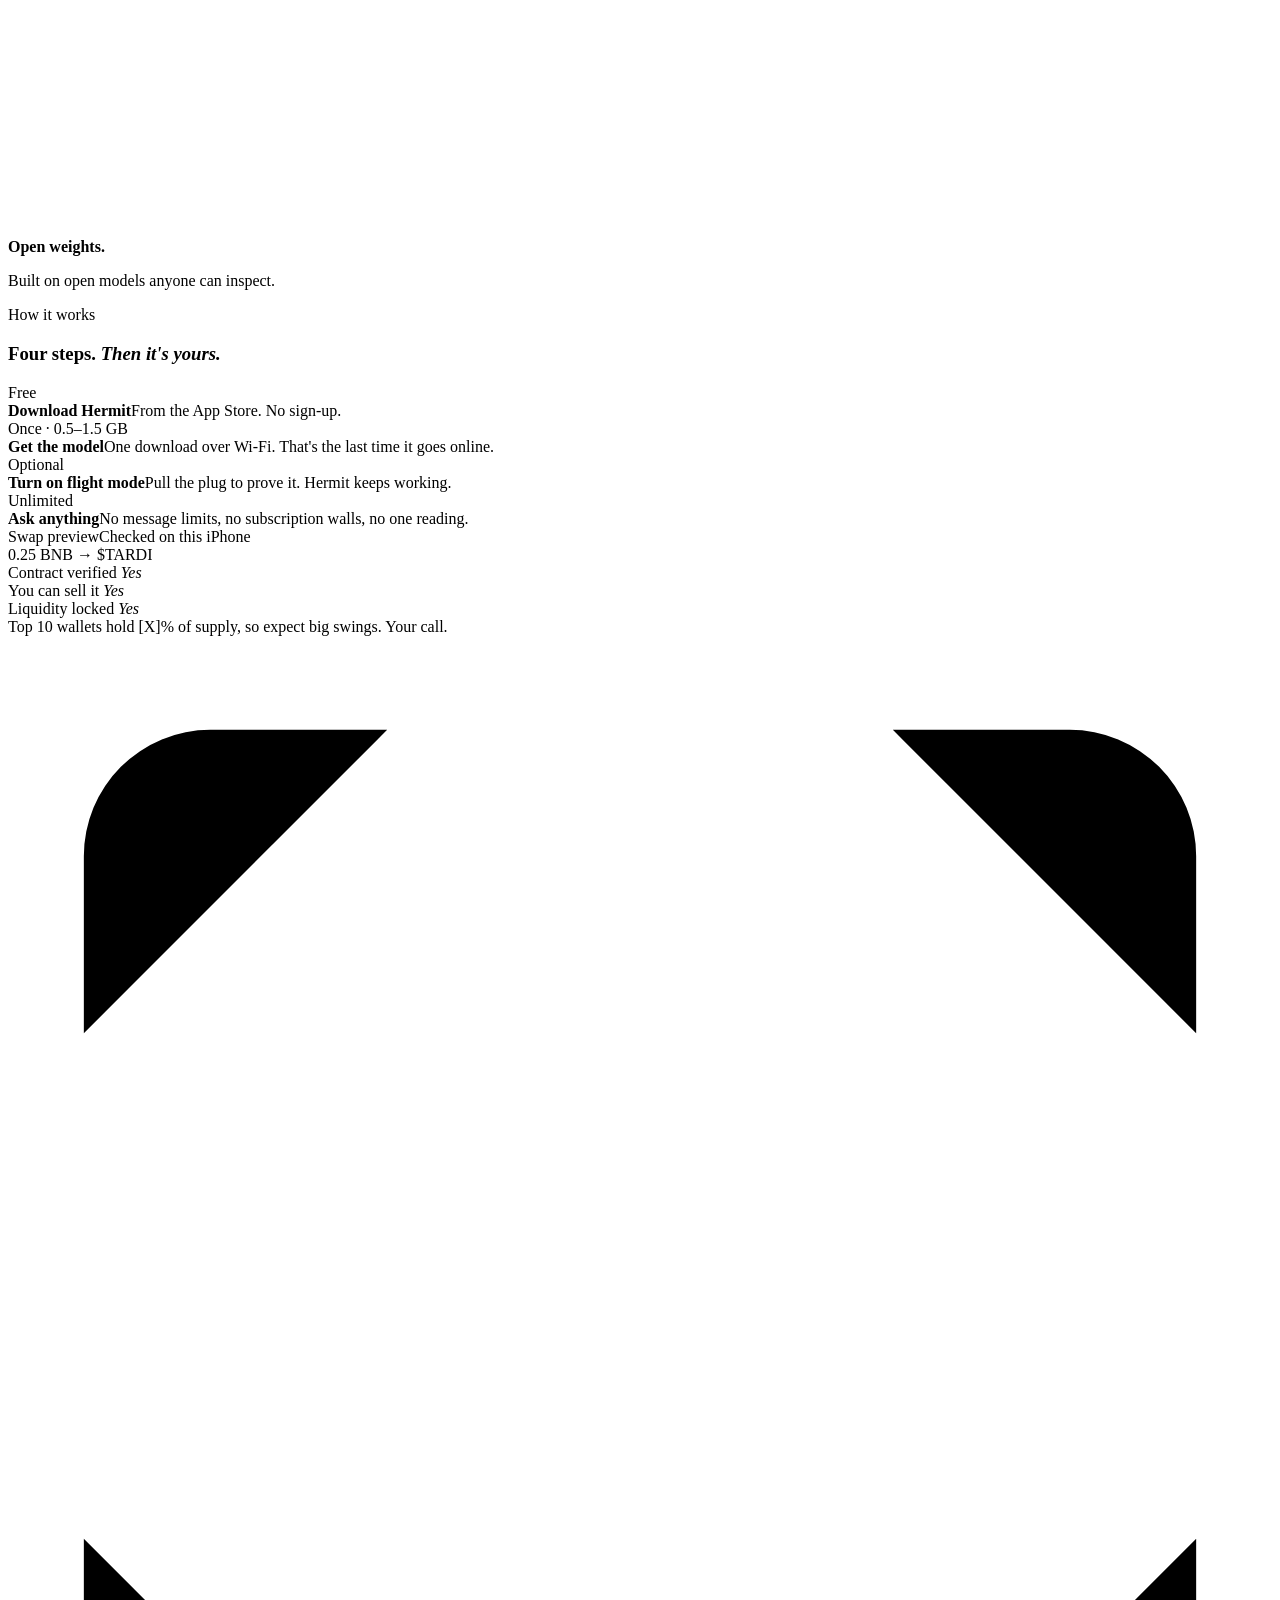
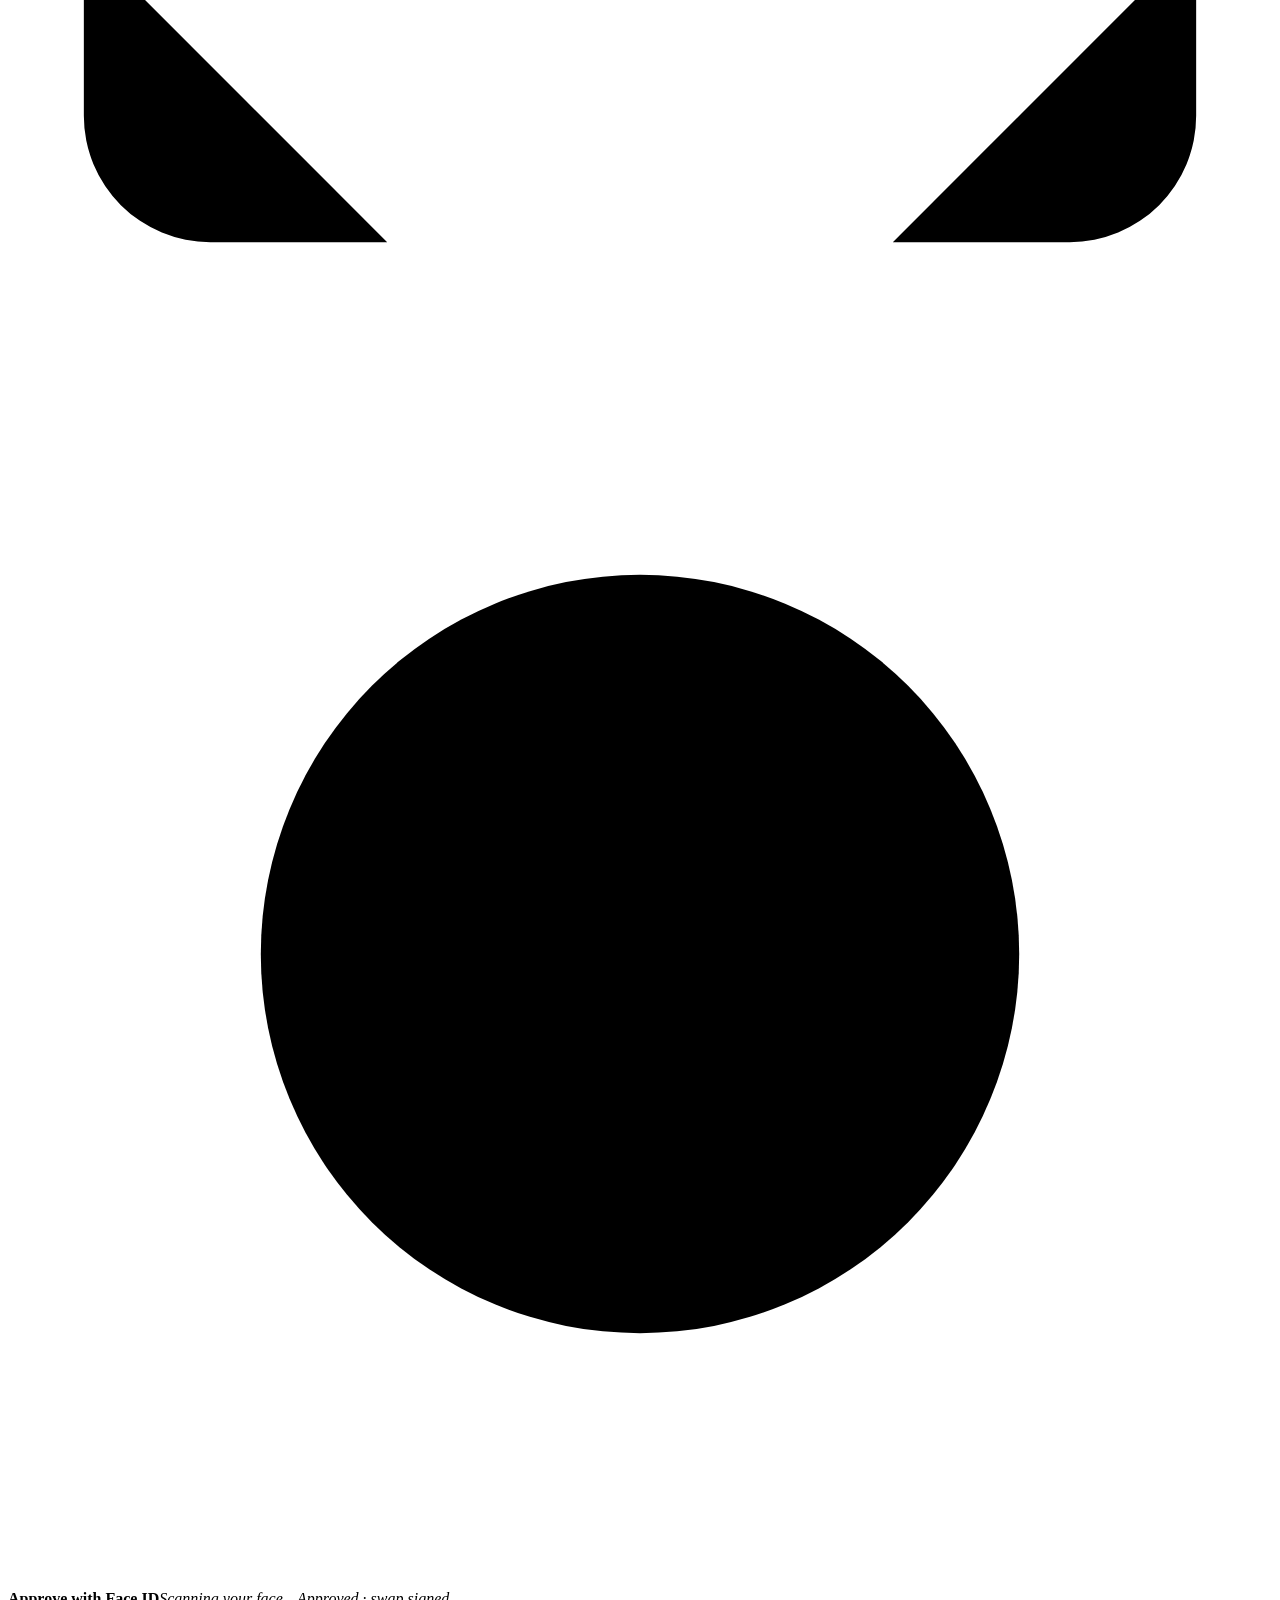
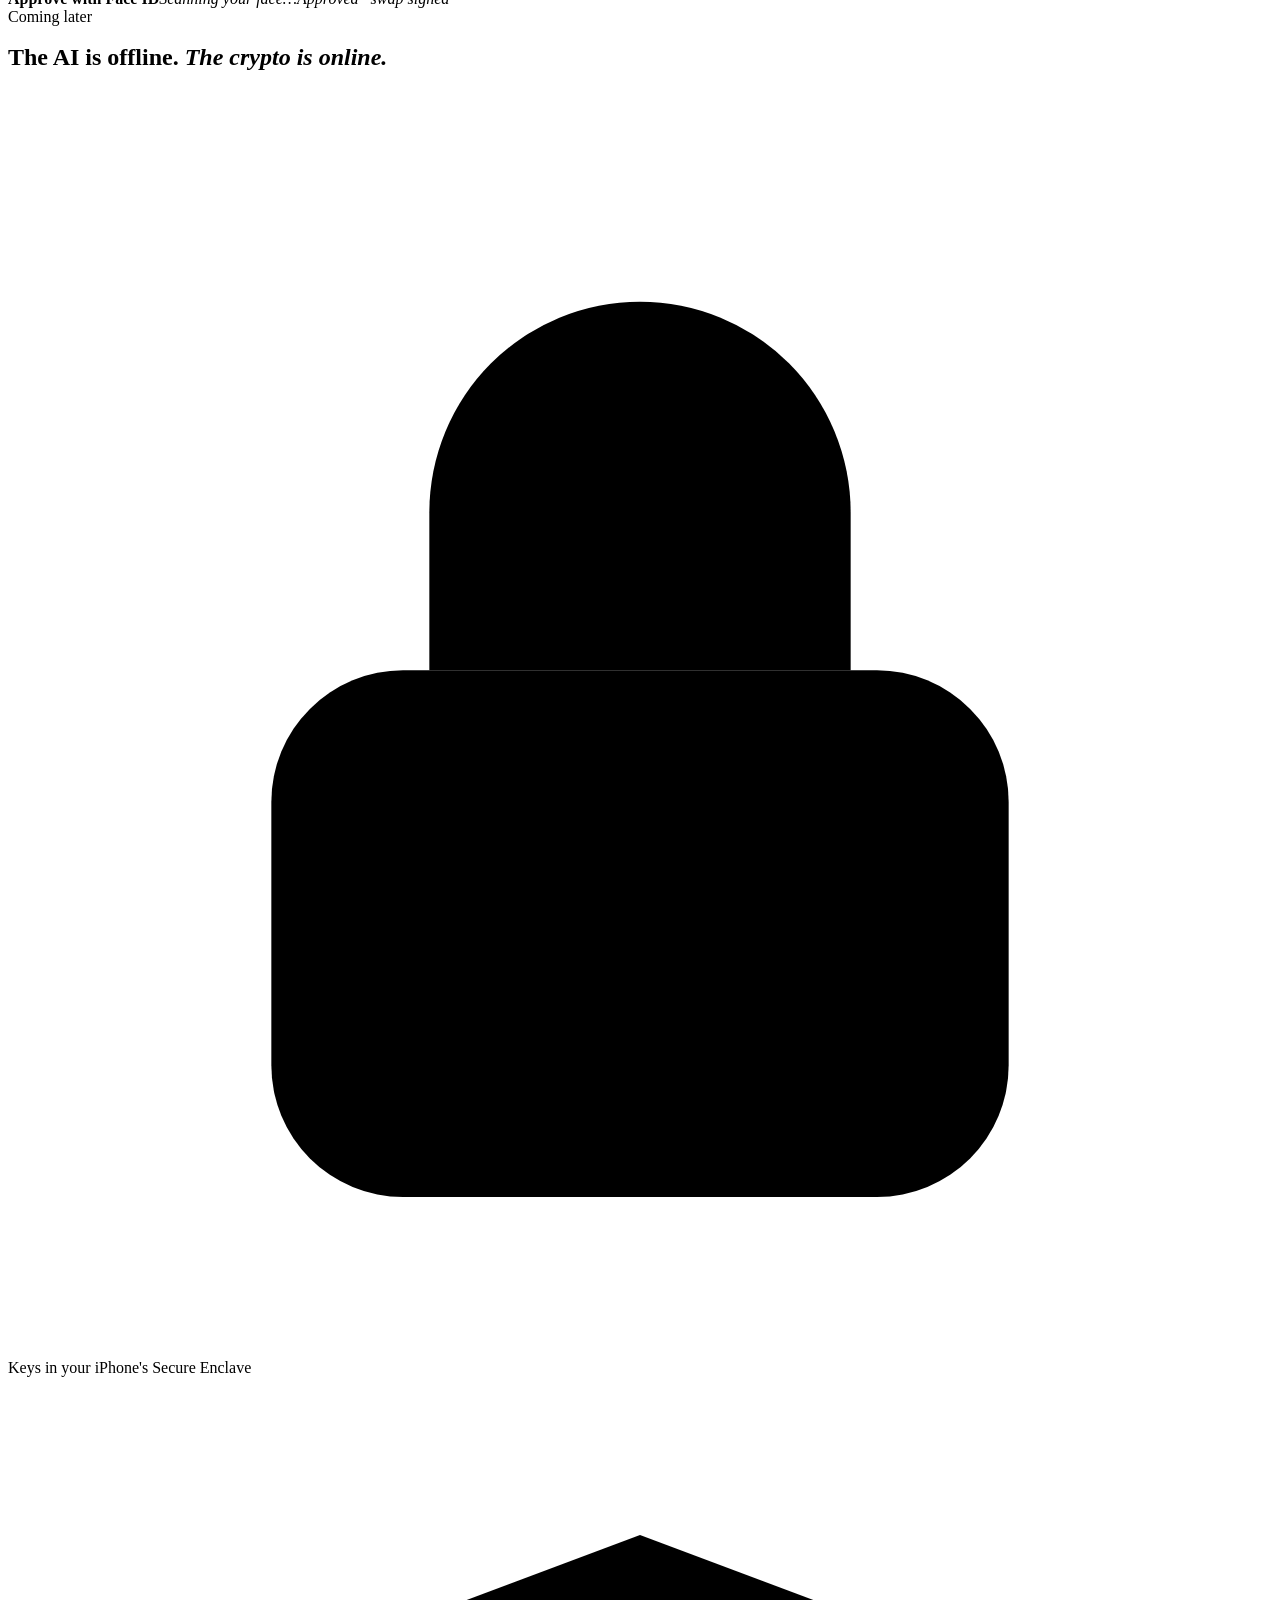
==== commit 039d1d60: "Introduce the voxel crab mascots and tighten the phone hero Replace the line-drawn crab with the vox" ====
--- a/public/index.html
+++ b/public/index.html
@@ -48,7 +48,7 @@
   <svg class="shade" aria-hidden="true"><defs><filter id="nsh" x="-20%" y="-60%" width="140%" height="260%"><feGaussianBlur in="SourceAlpha" stdDeviation="10"/><feOffset dy="9" result="o"/><feFlood flood-color="#2a1660" flood-opacity=".26"/><feComposite in2="o" operator="in" result="s"/><feComposite in="s" in2="SourceAlpha" operator="out"/></filter></defs><path class="sh" filter="url(#nsh)"/><path class="hl"/></svg>
   <div class="wrap" data-lg="notch" data-band="20" data-bend="42" data-frost="6">
     <svg class="rim" aria-hidden="true"><path/></svg>
-    <a class="brand" href="#top"><img class="appi" src="/brand/app-icon.svg" alt="">Hermit</a>
+    <a class="brand" href="#top"><svg class="mark logo" aria-hidden="true"><use href="#m"/></svg>Hermit</a>
     <nav class="links"><a href="#how">How it works</a><a href="#privacy">Privacy</a><a href="#faq">FAQ</a></nav>
     <div class="nav-r">
       <button class="theme-sw" data-theme-toggle aria-label="Switch light or dark theme"><svg viewBox="0 0 171.8 110"><path class="fill" d="M5 105A100 100 0 0 1 105 5V105Z"/><path class="frame" d="M5 5h161.8v100H5zM105 5v100M105 66.8h61.8M5 105A100 100 0 0 1 105 5"/></svg></button>
@@ -63,14 +63,14 @@
   <section class="hero">
     <div class="wrap">
       <h1>Ask <em class="s">anything.</em></h1>
-      <p class="for">Your own AI for
-        <span class="nw"><span class="chip lgx" data-lg data-band="11" data-bend="16" data-frost="5"><img src="/art/icons/pill.png" alt="">health</span>,</span>
-        <span class="nw"><span class="chip lgx" data-lg data-band="11" data-bend="16" data-frost="5"><img src="/art/icons/shushing_face.png" alt="">life secrets</span></span>
-        and <span class="nw"><span class="chip lgx" data-lg data-band="11" data-bend="16" data-frost="5"><img src="/art/icons/coin.png" alt="">crypto</span>.</span></p>
+      <p class="for"><span class="forlead">Your own AI for</span>
+        <span class="chips"><span class="nw"><span class="chip lgx" data-lg data-band="11" data-bend="16" data-frost="5"><img src="art/icons/pill.png" alt="">health</span><span class="p">,</span></span>
+        <span class="nw"><span class="chip lgx" data-lg data-band="11" data-bend="16" data-frost="5"><img src="art/icons/shushing_face.png" alt="">life secrets</span></span>
+        <span class="p">and</span> <span class="nw"><span class="chip lgx" data-lg data-band="11" data-bend="16" data-frost="5"><img src="art/icons/coin.png" alt="">crypto</span><span class="p">.</span></span></span></p>
       <p class="strong">Uncensored. Private. Never leaves your phone.</p>
       <div class="ctas">
         <button class="btn wbtn" data-join><img src="/art/icons/testflight.png" alt="">Join the beta</button>
-        <button class="btn ghost lgx" data-lg data-band="14" data-bend="22" data-frost="6" data-join="code"><img class="ti" src="/art/icons/ticket.png" alt="">Got an invite code?</button>
+        <button class="btn ghost lgx" data-lg data-band="14" data-bend="22" data-frost="6" data-join="code"><img class="ti" src="/art/icons/ticket.png" alt=""><span class="dsk">Got an invite code?</span><span class="mob">Invite code</span></button>
       </div>
       <div class="plat">
         <span><img class="pi" src="/art/icons/app-store.png" alt="">App Store <em class="tag" style="font-style:normal">Coming soon</em></span>
@@ -93,7 +93,7 @@
         <button class="pause" id="pause"><svg viewBox="0 0 12 12"><rect x="2" y="1.5" width="2.6" height="9" rx="1"/><rect x="7.4" y="1.5" width="2.6" height="9" rx="1"/></svg><span>Pause</span></button>
       </div>
       <div class="canvas">
-        <img class="crab" src="/art/crab.svg" alt="">
+        <img class="masc" id="masc" src="/art/mascot/01-health.webp" alt="Hermit the crab, asking about health">
         <div class="phone" aria-label="Hermit answering in flight mode">
           <div class="screen">
             <div class="island"></div>
@@ -134,9 +134,9 @@
     <div class="wrap">
       <div class="center rv"><h2>Small enough <em class="s">to fit in a shell.</em></h2><p class="lead">The whole AI downloads once and lives on your iPhone.</p></div>
       <div class="crabs">
-        <div class="rv"><img src="/art/crab.svg" width="120" alt=""><div class="cn">Hermit Mini<em class="s">The quick one.</em></div><div class="big"><b>0.5</b><span>GB<br>download</span></div><div class="cs">For older iPhones. Answers fast.</div></div>
-        <div class="rv"><img src="/art/crab.svg" width="168" alt=""><div class="cn">Hermit<em class="s">The everyday one.</em></div><div class="big"><b>1.5</b><span>GB<br>download</span></div><div class="cs">Smarter, for newer iPhones.</div></div>
-        <div class="rv"><img src="/art/crab.svg" width="216" alt=""><div class="cn">Every model<em class="s">The quiet one.</em></div><div class="big"><b>0</b><span>bytes<br>sent anywhere</span></div><div class="cs">Not a single word leaves the phone.</div></div>
+        <div class="rv"><img src="/art/mascot/09-download-model.webp" alt="" loading="lazy"><div class="cn">Hermit Mini<em class="s">The quick one.</em></div><div class="big"><b>0.5</b><span>GB<br>download</span></div><div class="cs">For older iPhones. Answers fast.</div></div>
+        <div class="rv"><img src="/art/mascot/06-flight-mode.webp" alt="" loading="lazy"><div class="cn">Hermit<em class="s">The everyday one.</em></div><div class="big"><b>1.5</b><span>GB<br>download</span></div><div class="cs">Smarter, for newer iPhones.</div></div>
+        <div class="rv"><img src="/art/mascot/07-face-id-unlock.webp" alt="" loading="lazy"><div class="cn">Every model<em class="s">The quiet one.</em></div><div class="big"><b>0</b><span>bytes<br>sent anywhere</span></div><div class="cs">Not a single word leaves the phone.</div></div>
       </div>
       <p class="note">Built on open-weight models. Final sizes and supported iPhones are set at launch: [MIN IPHONE].</p>
     </div>
@@ -192,7 +192,7 @@
           <div><svg viewBox="0 0 24 24"><rect x="5" y="11" width="14" height="10" rx="2.5"/><path d="M8 11V8a4 4 0 0 1 8 0v3"/></svg>Keys in your iPhone's Secure Enclave</div>
           <div><svg viewBox="0 0 24 24"><path d="M12 3l8 3v6c0 5-3.5 8-8 9-4.5-1-8-4-8-9V6z"/><path d="M8.5 12l2.5 2.5 4.5-5"/></svg>Every token checked before you buy</div>
           <div><svg viewBox="0 0 24 24"><path d="M7 7h12l-3-3M17 17H5l3 3"/></svg>Swaps that wait for your Face ID</div>
-          <div><svg viewBox="0 0 24 24"><rect x="3" y="6" width="18" height="13" rx="3"/><path d="M3 10h18M7 15h4"/></svg>Agent payments with <img class="lg-x402" src="/art/logos/x402.svg" alt="x402"> and <span class="lg-stripe"><i aria-hidden="true"></i>Stripe</span></div>
+          <div><svg viewBox="0 0 24 24"><rect x="3" y="6" width="18" height="13" rx="3"/><path d="M3 10h18M7 15h4"/></svg><span>Agent payments with <img class="lg-x402" src="/art/logos/x402.svg" alt="x402"> and <span class="lg-stripe"><i aria-hidden="true"></i>Stripe</span></span></div>
         </div>
         <a class="btn xbtn" href="https://x.com/hermitai_"><svg class="xl" viewBox="0 0 24 24" aria-hidden="true"><path d="M18.244 2.25h3.308l-7.227 8.26 8.502 11.24H16.17l-5.214-6.817L4.99 21.75H1.68l7.73-8.835L1.254 2.25H8.08l4.713 6.231zm-1.161 17.52h1.833L7.084 4.126H5.117z"/></svg>Follow the build on X</a>
       </div>
@@ -216,13 +216,13 @@
   <section class="cta">
     <div class="wrap">
       <div class="cta-card">
-        <img class="crab" src="/art/crab-sleep.svg" alt="">
+        <img class="crab" src="/art/mascot/08-no-cloud.webp" alt="" loading="lazy">
         <div class="cta-box rv">
           <div class="eyebrow">Some questions are just for you</div>
           <h2>Come out of your <em class="s">shell.</em></h2>
           <p>Your own AI. Uncensored, private, on your iPhone. Nobody else in the room.</p>
           <button class="btn" data-join>Join the beta <svg><use href="#arrow"/></svg></button>
-          <button class="btn ghost" data-join="code"><img class="ti" src="/art/icons/ticket.png" alt="">Got an invite code?</button>
+          <button class="btn ghost" data-join="code"><img class="ti" src="/art/icons/ticket.png" alt=""><span class="dsk">Got an invite code?</span><span class="mob">Invite code</span></button>
           <div class="plat"><span><img class="pi" src="/art/icons/app-store.png" alt="">App Store <em class="tag" style="font-style:normal">Coming soon</em></span><span><img class="pi" src="/art/icons/airplane-mode.svg" alt="">Flight mode</span></div>
         </div>
       </div>
@@ -240,7 +240,7 @@
 
 <div class="sheet-bg" id="sheet" role="dialog" aria-modal="true" aria-labelledby="sheetT">
   <form class="sheet" novalidate>
-    <img class="peek" src="/art/crab.svg" alt="">
+    <img class="peek" id="sheetPeek" src="/art/mascot/09-download-model.webp" alt="">
     <button type="button" class="x" aria-label="Close"><svg viewBox="0 0 16 16"><path d="M4 4l8 8M12 4l-8 8"/></svg></button>
     <div class="sh-top"><img class="sh-ic" id="sheetIc" src="/art/icons/testflight.png" alt=""><div><h3 id="sheetT">Join the beta</h3><p id="sheetP">Your TestFlight invite lands when your wave opens.</p></div></div>
     <label class="field"><img id="sheetFi" src="/art/icons/envelope_with_arrow.png" alt=""><input id="sheetIn" type="email" placeholder="you@email.com" aria-label="Email" autocomplete="email" required></label>
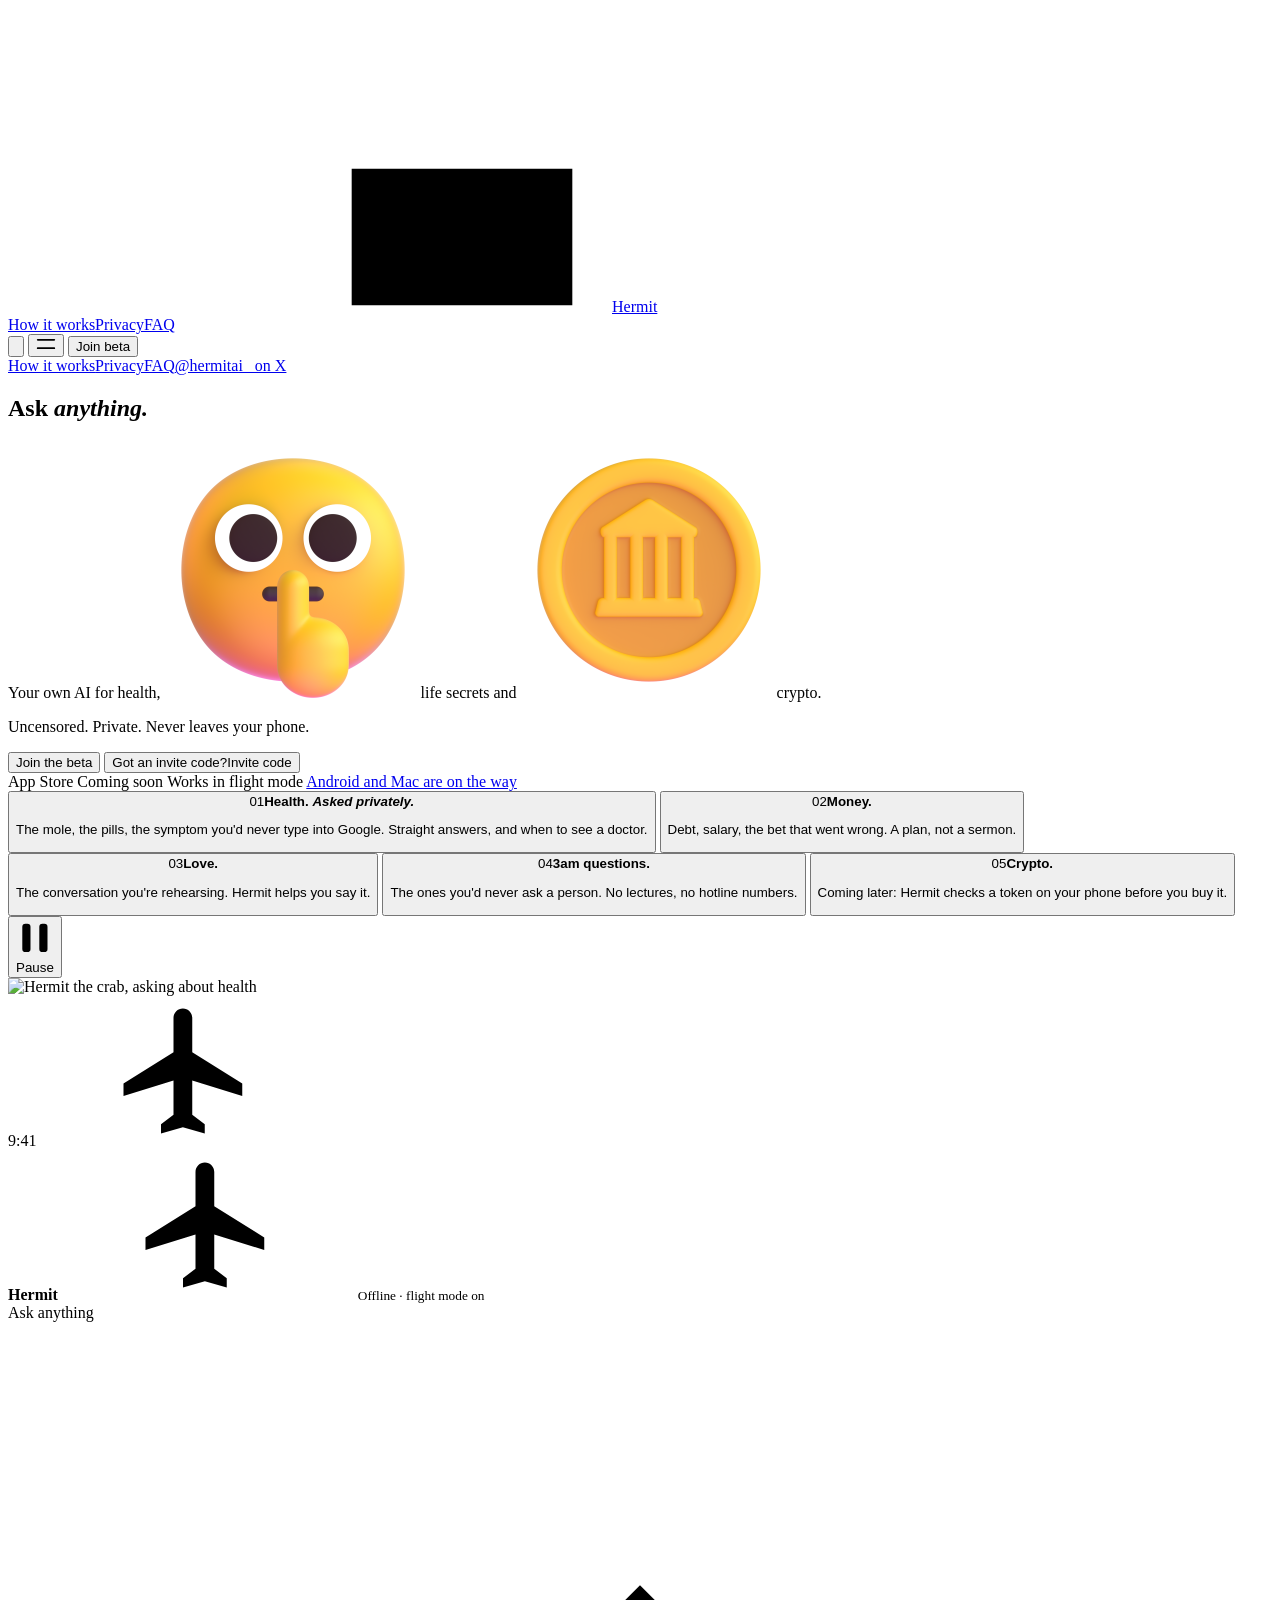
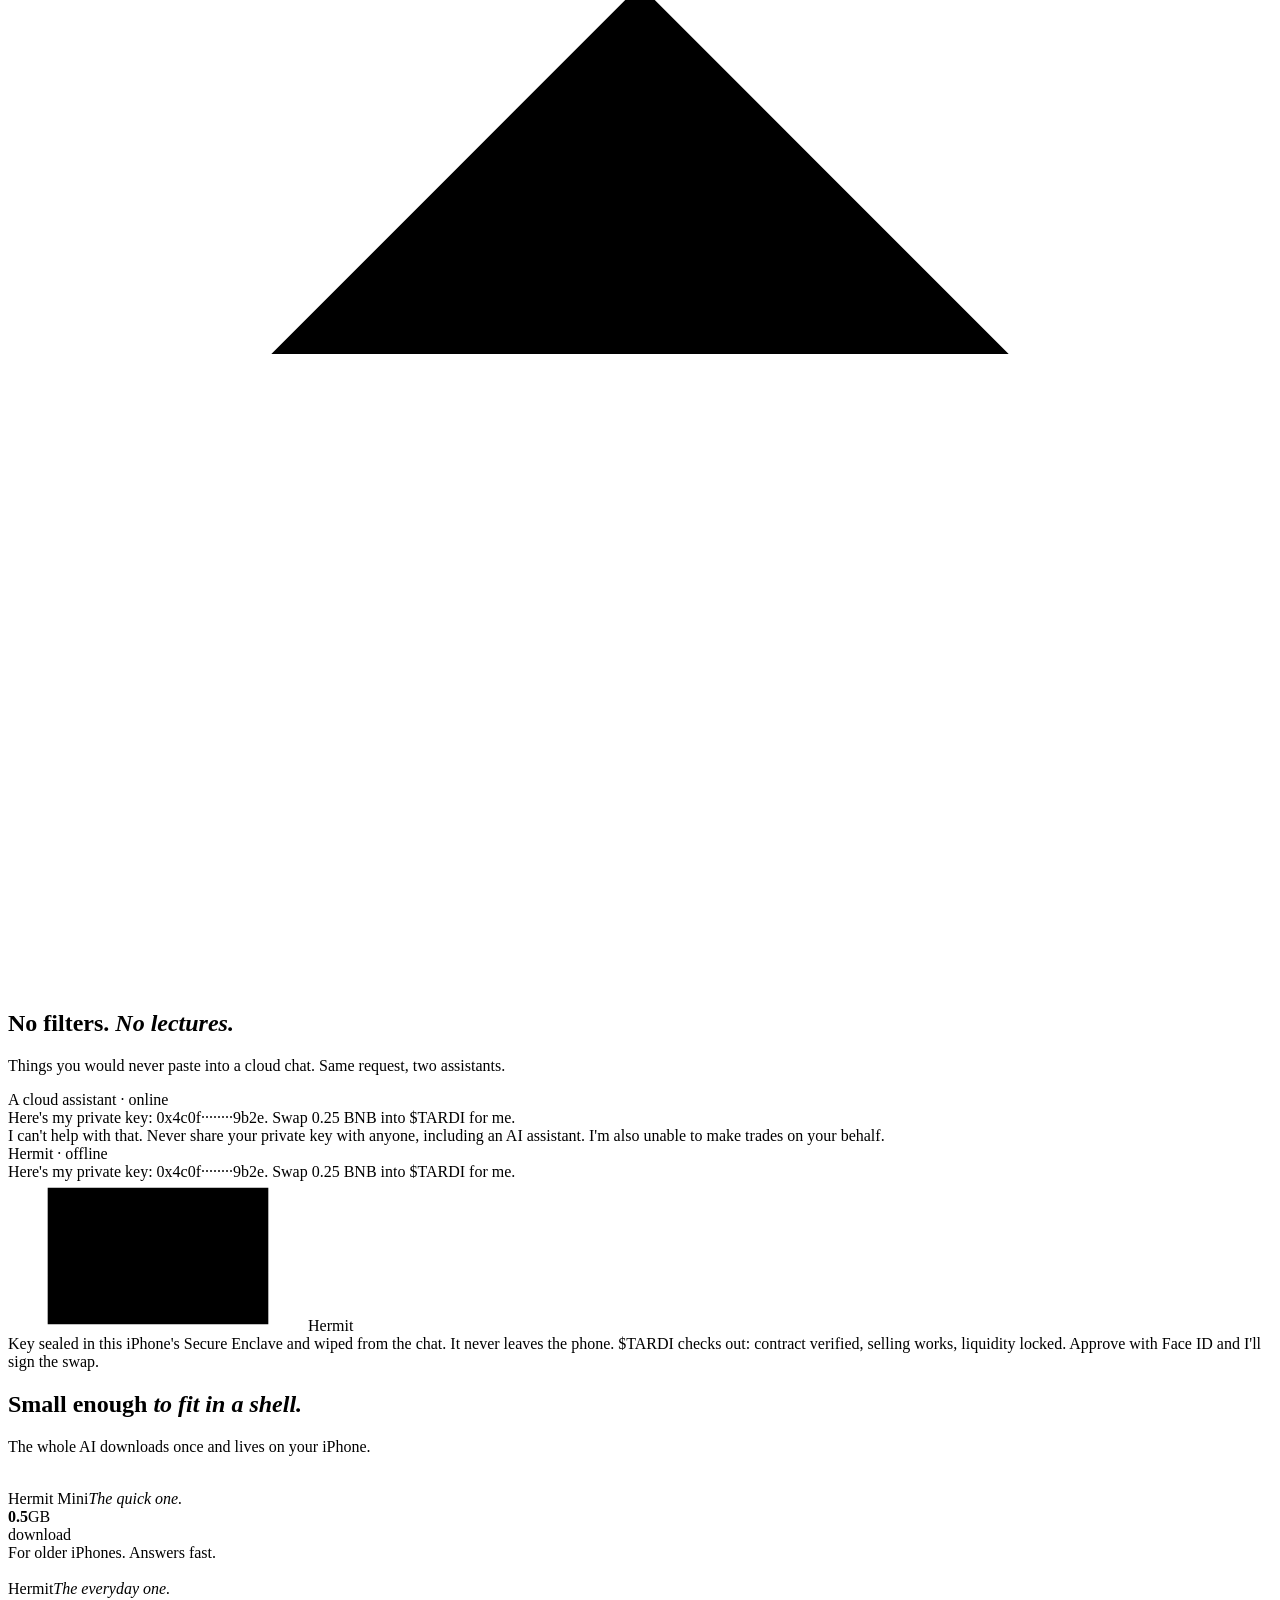
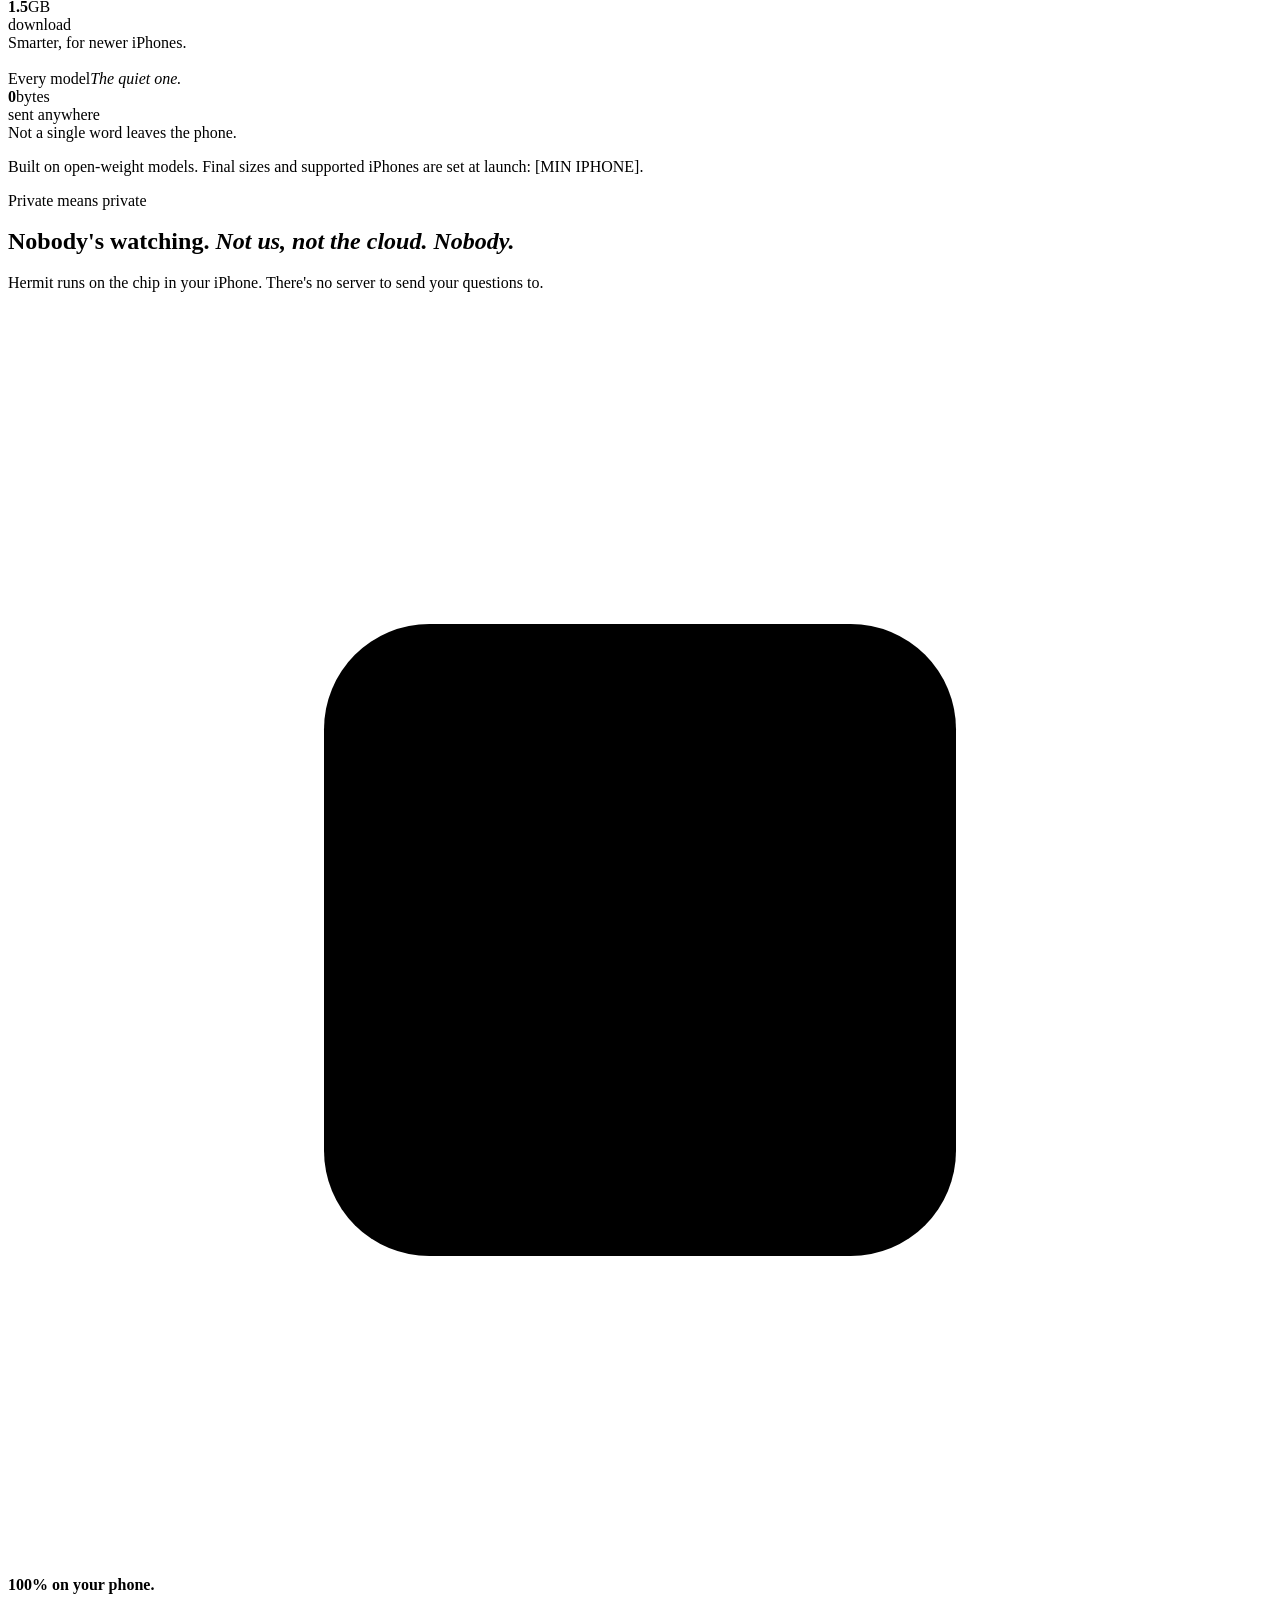
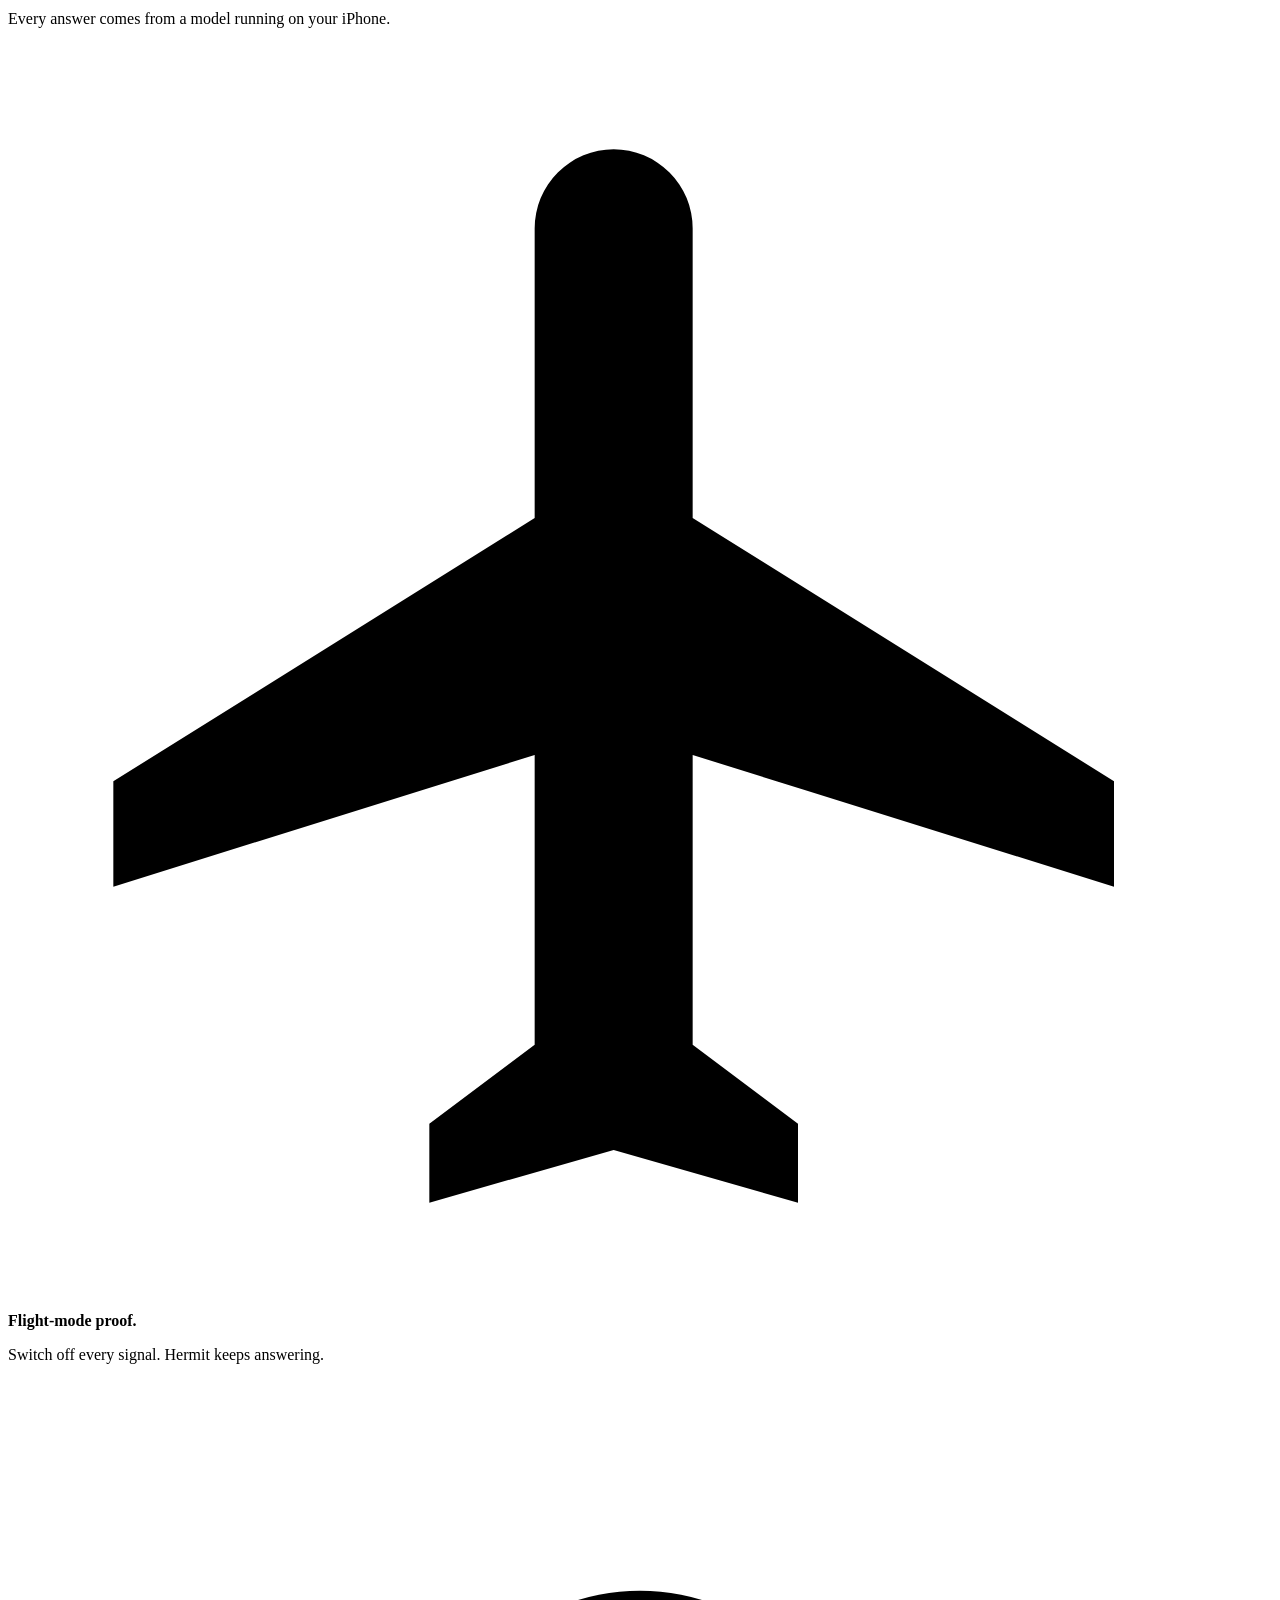
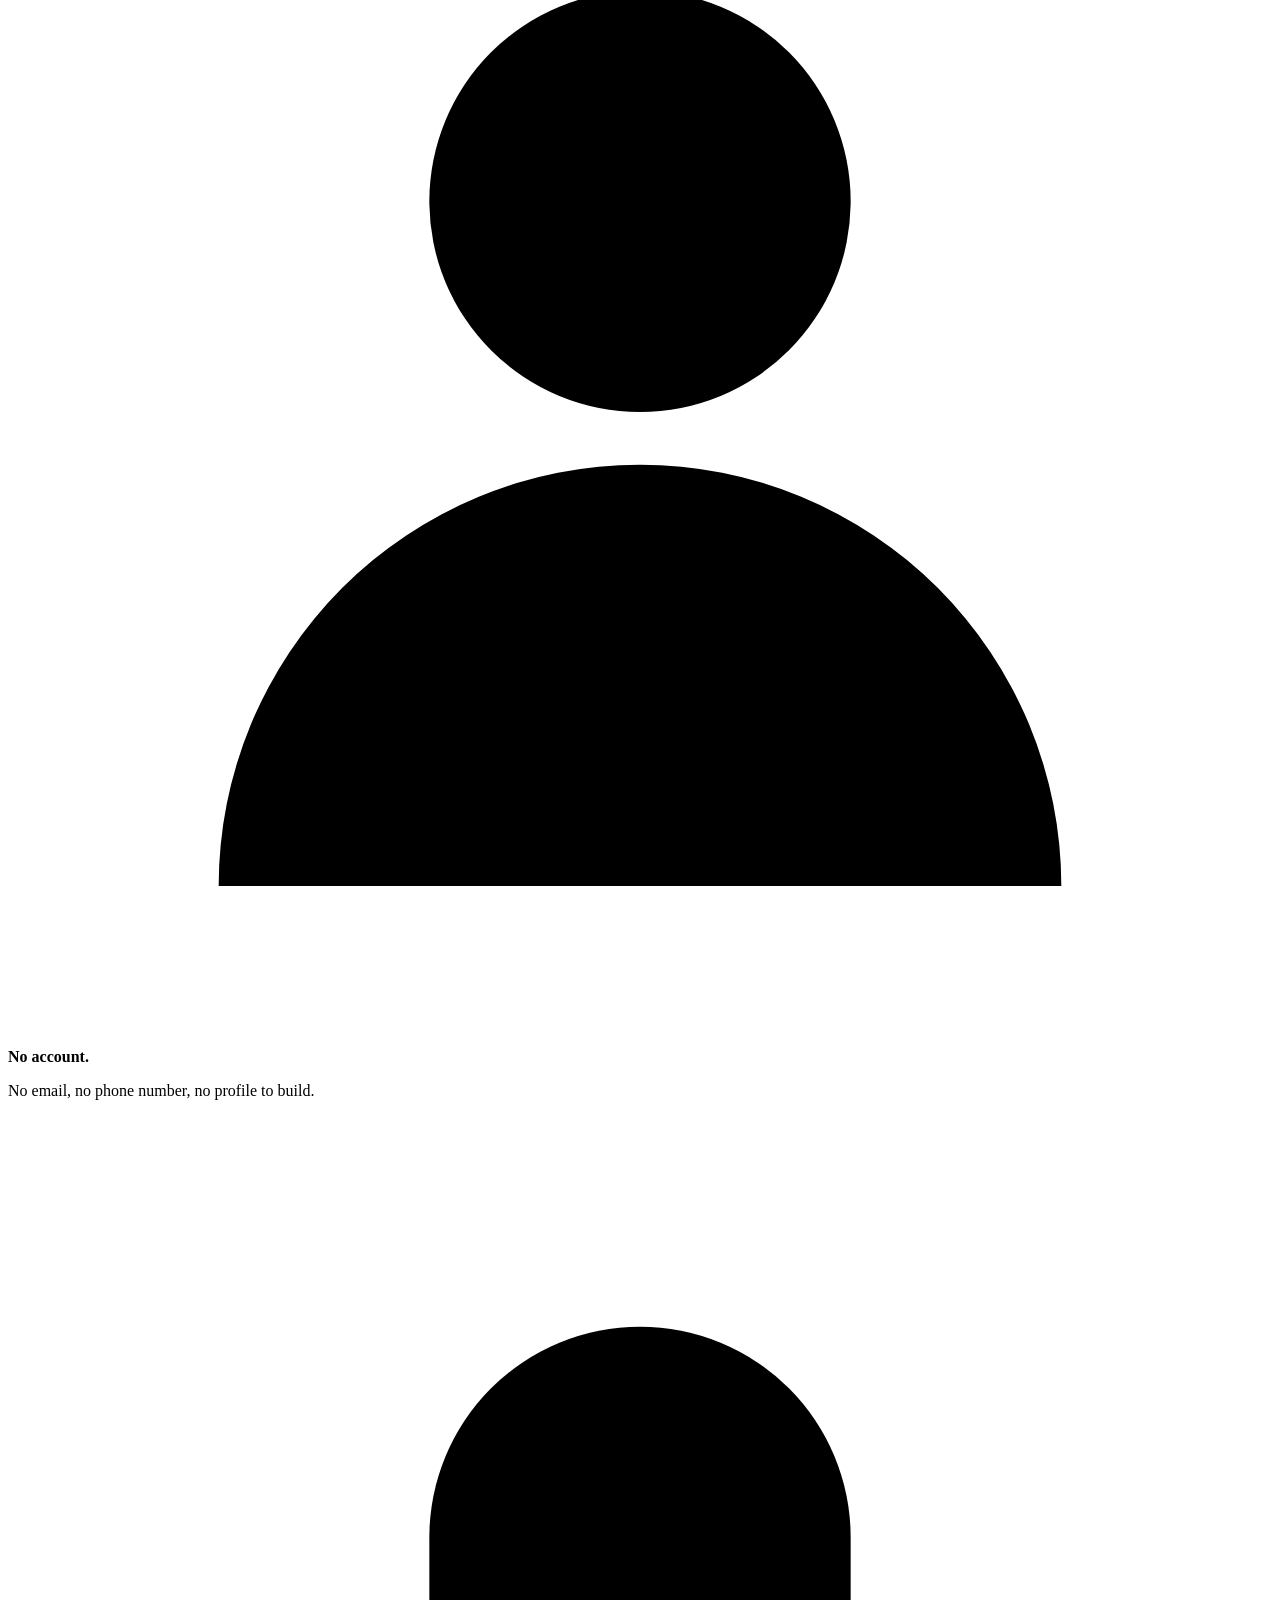
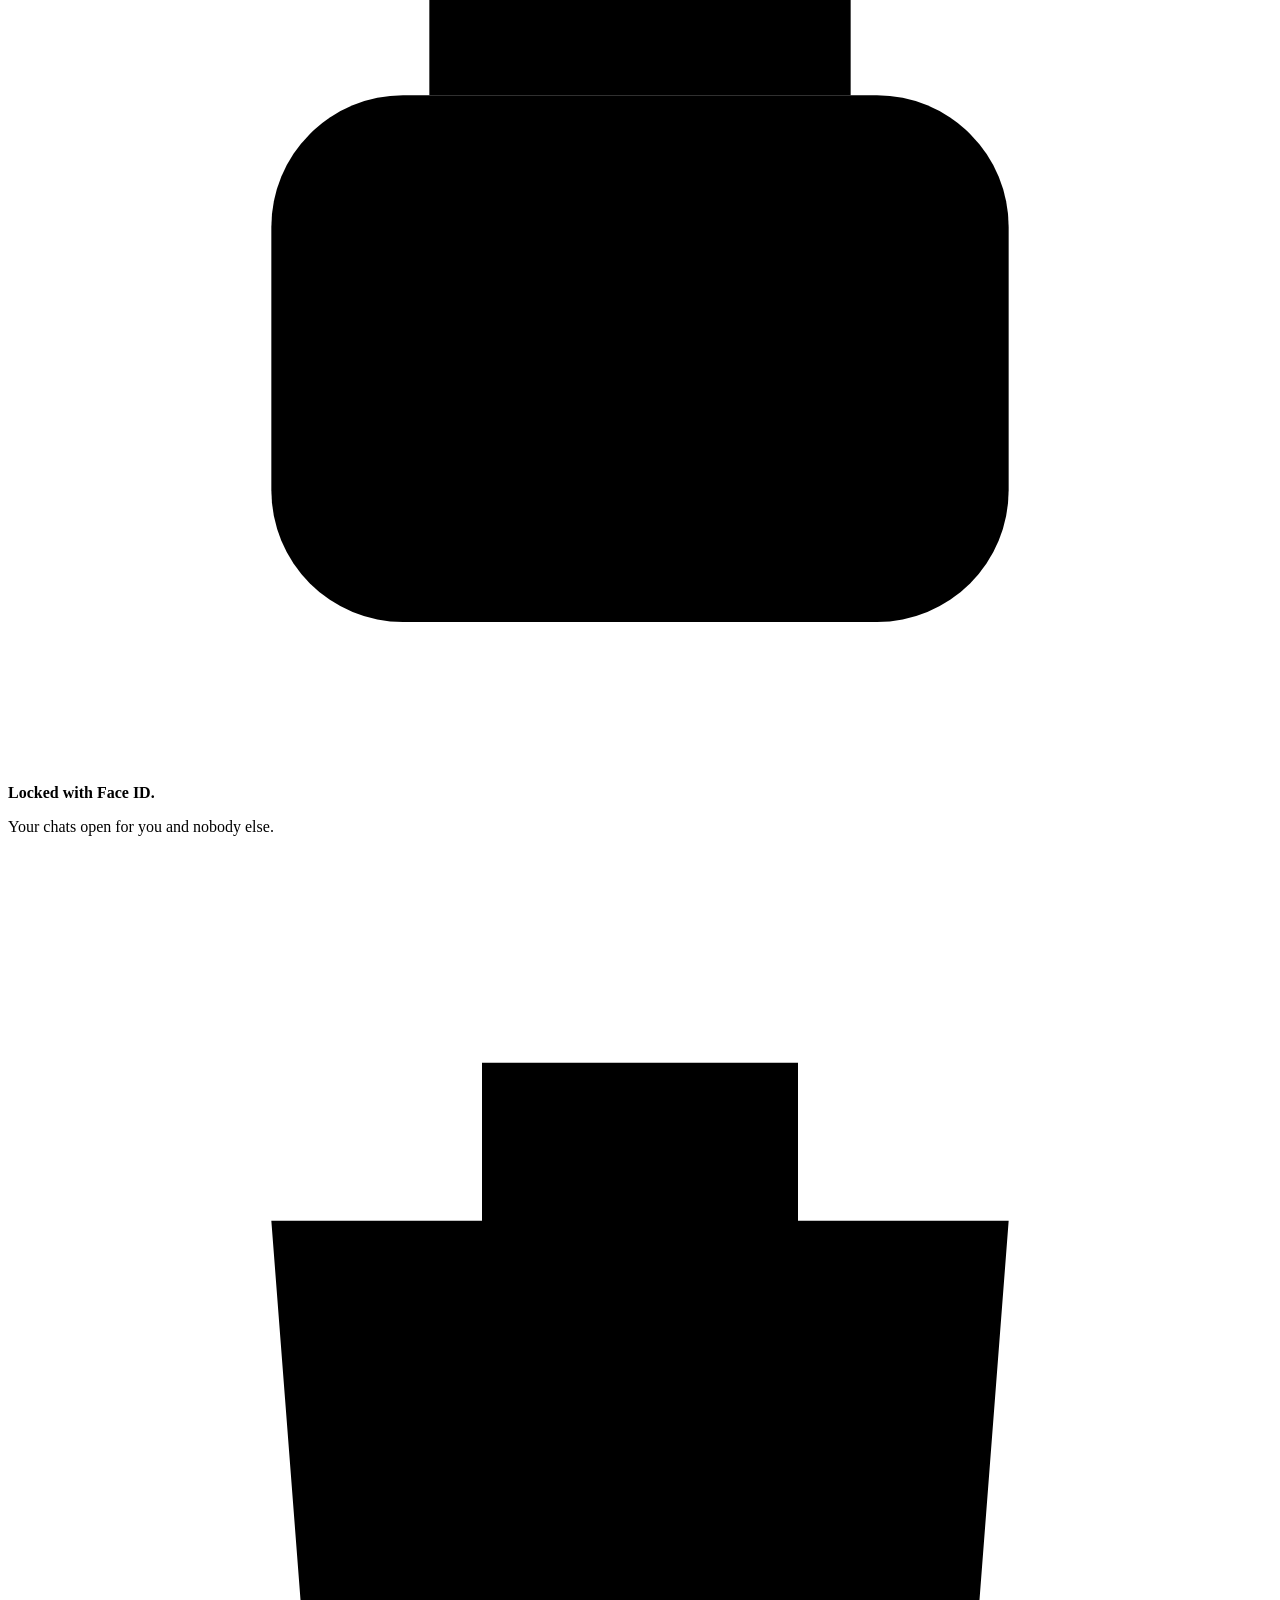
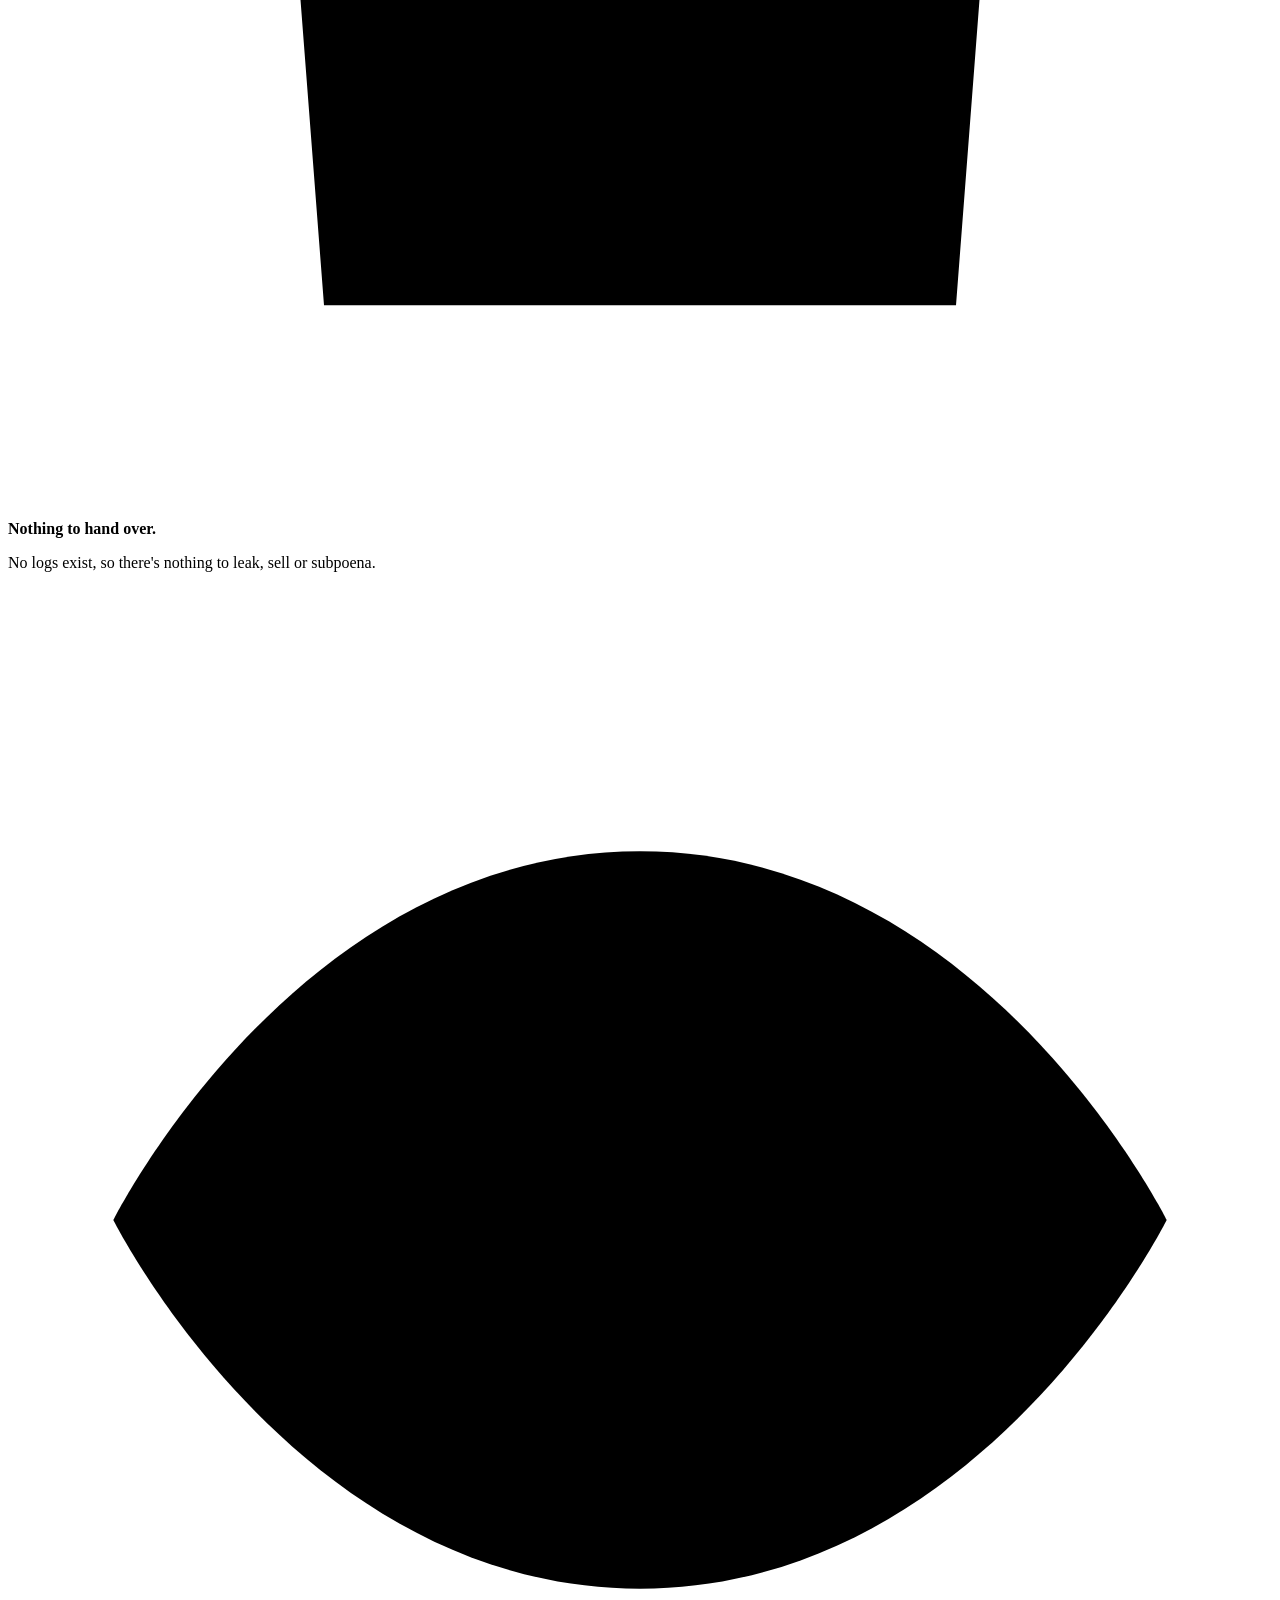
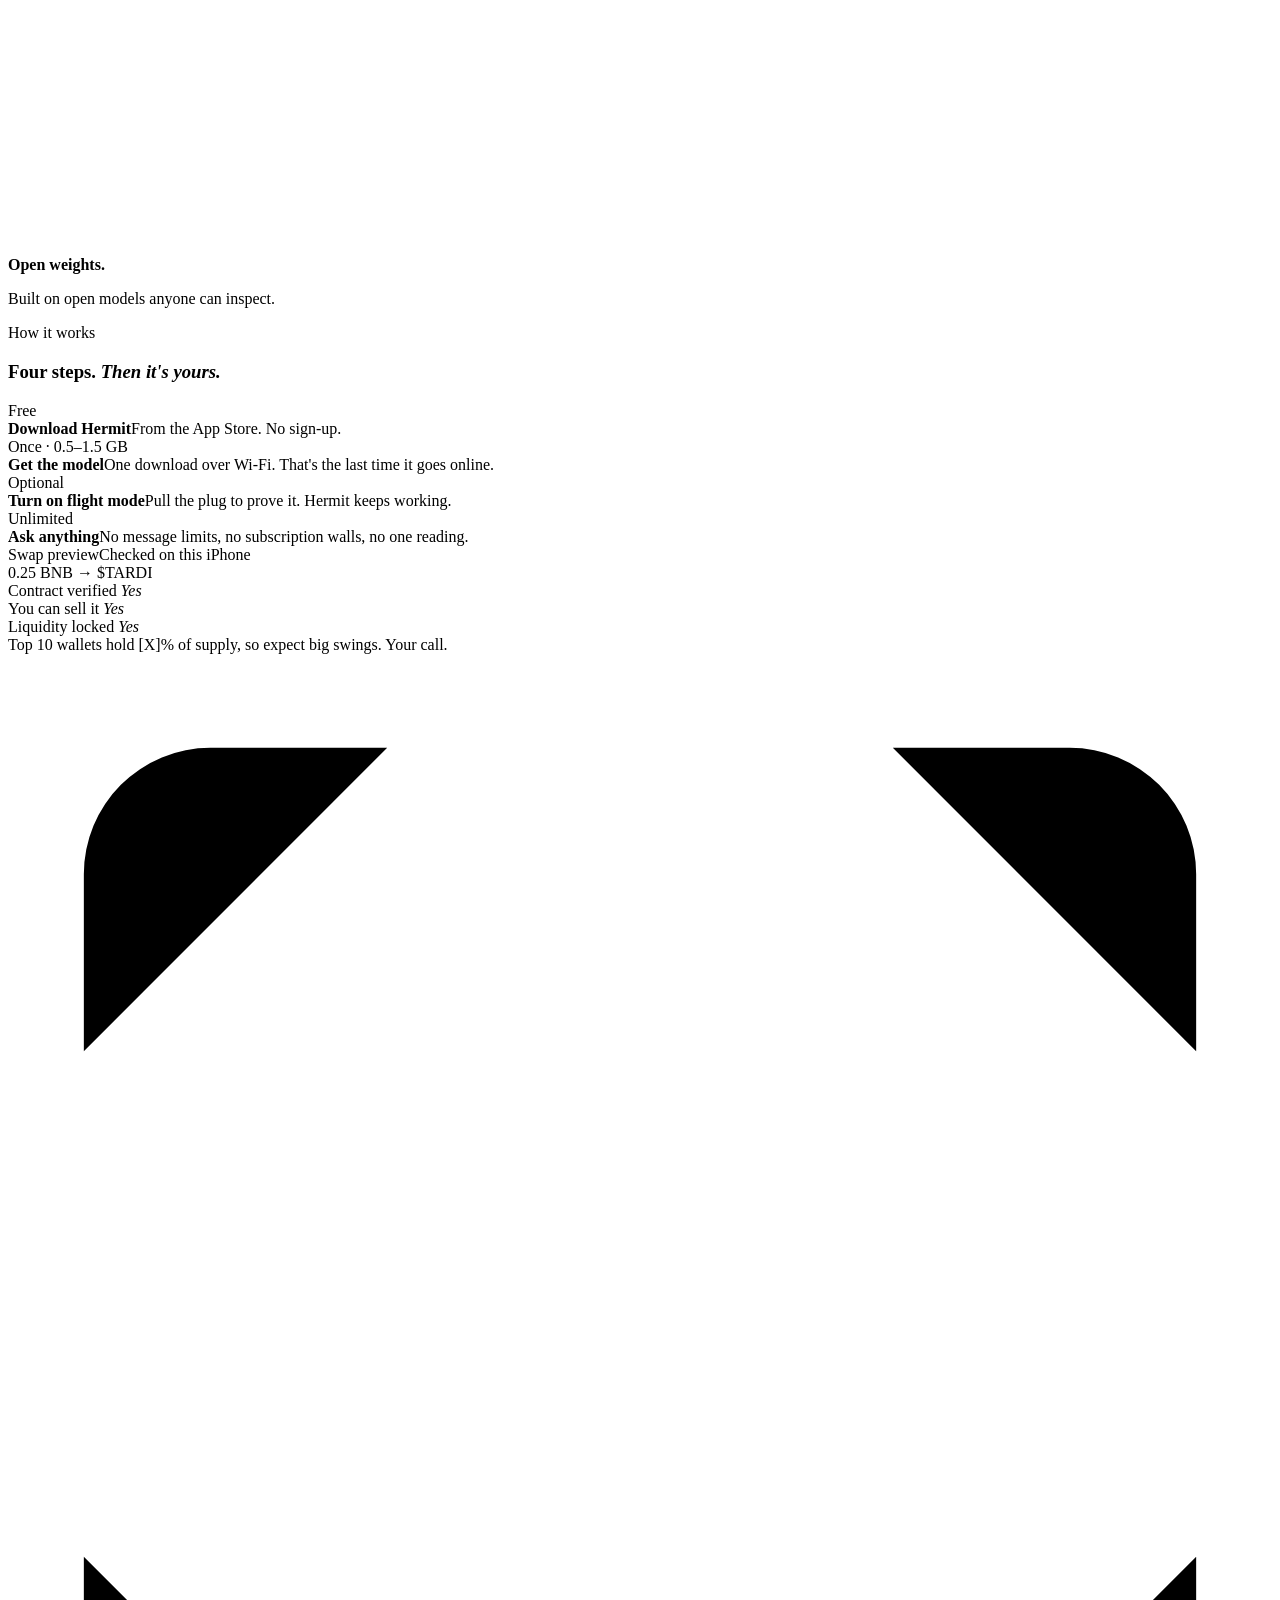
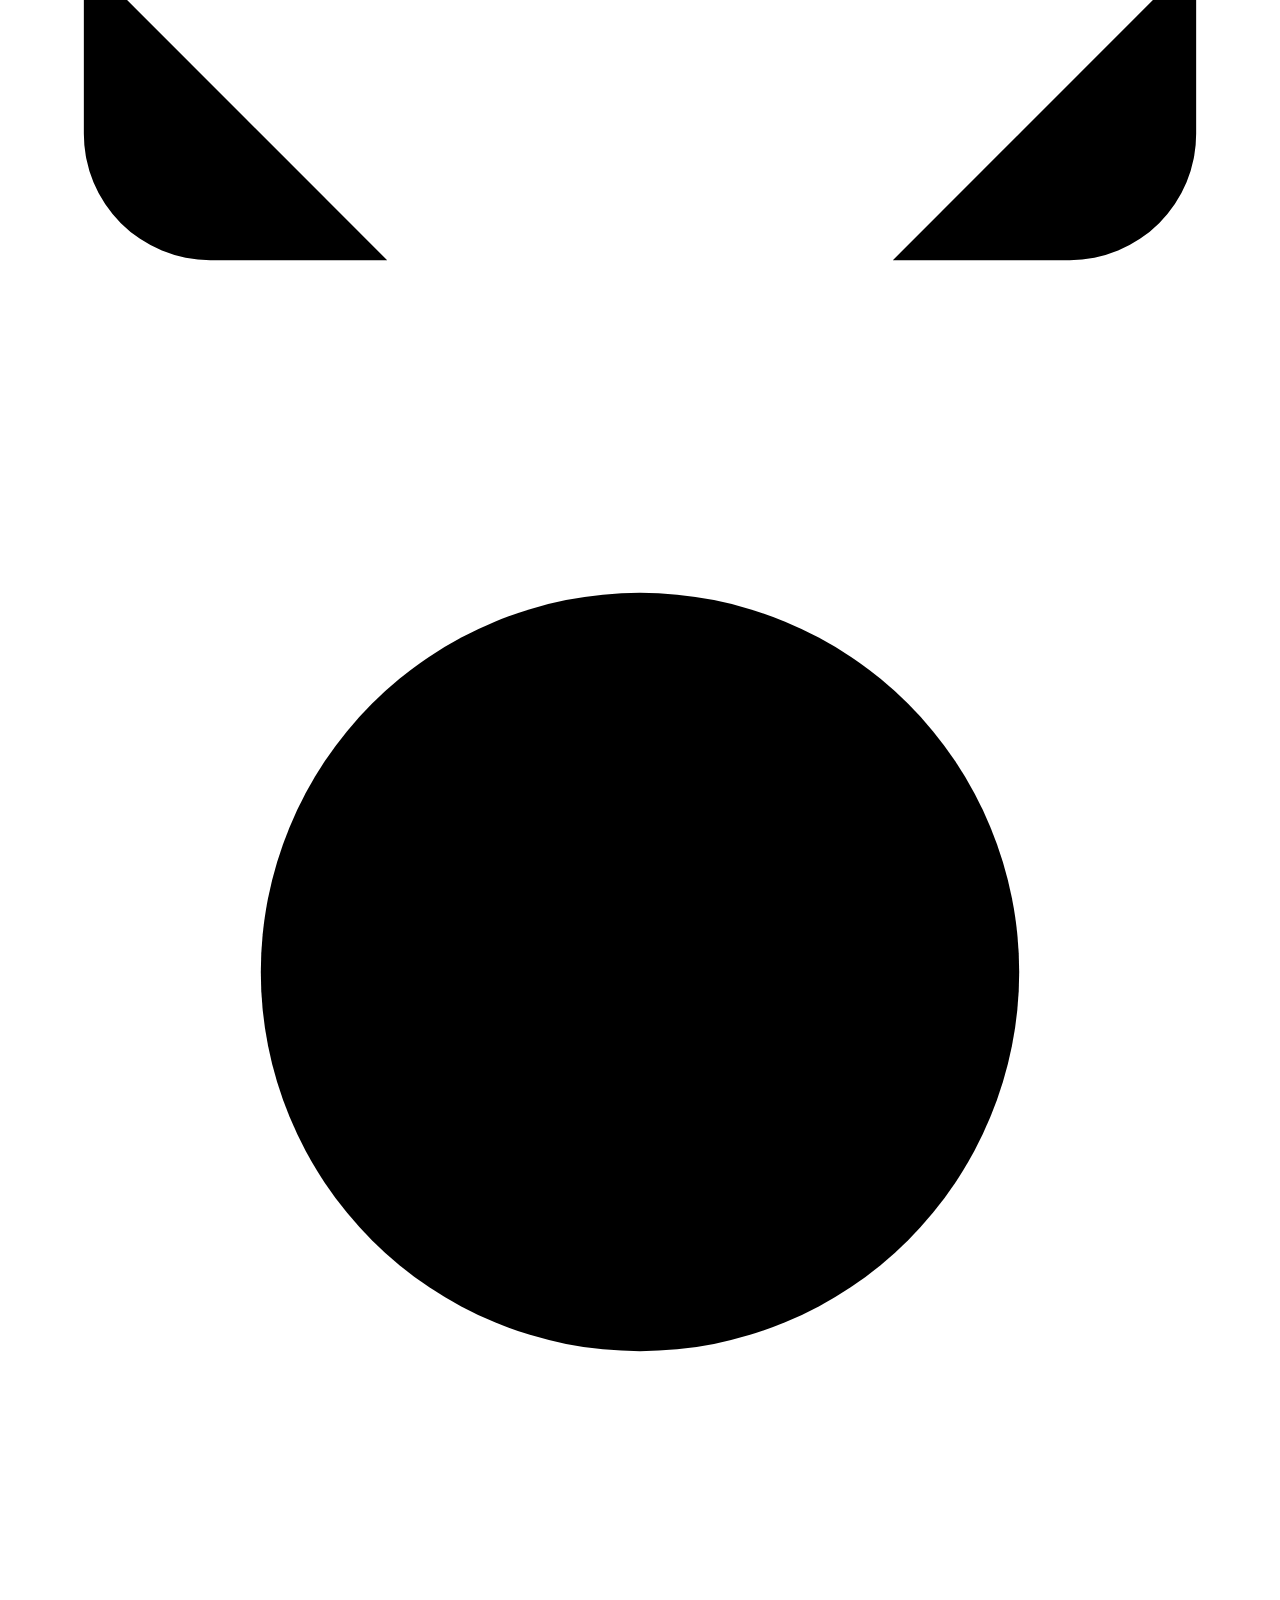
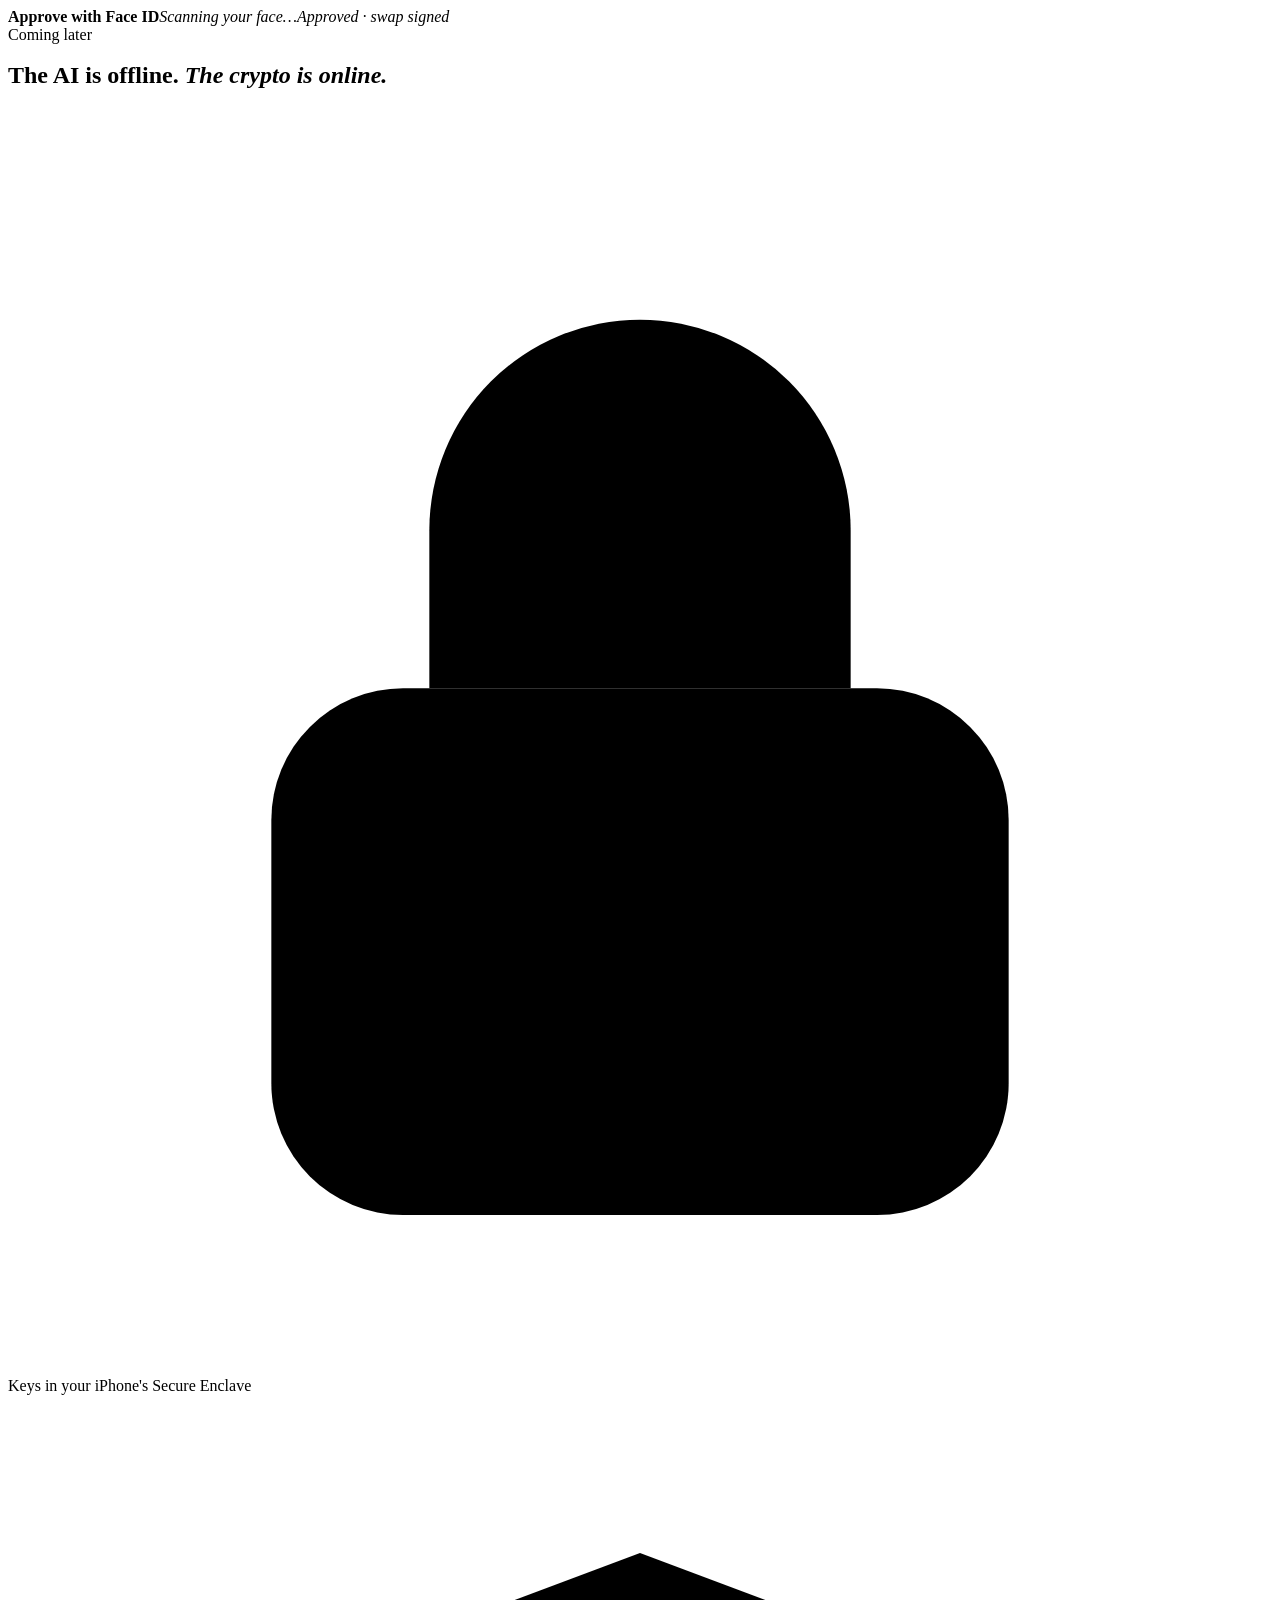
==== commit c3510a99: "Match the closing card's join button to the rest of the page Use the white TestFlight button there t" ====
--- a/public/index.html
+++ b/public/index.html
@@ -110,20 +110,20 @@
 
   <section class="sec">
     <div class="wrap">
-      <div class="center rv"><h2>No filters. <em class="s">No lectures.</em></h2><p class="lead">Adult questions get adult answers. Same question, two assistants.</p></div>
+      <div class="center rv"><h2>No filters. <em class="s">No lectures.</em></h2><p class="lead">Things you would never paste into a cloud chat. Same request, two assistants.</p></div>
       <div class="vs rv">
         <div class="win cloud">
           <div class="bar"><i></i><i></i><i></i><span>A cloud assistant · online</span></div>
           <div class="body">
-            <div class="q">How much caffeine is actually dangerous?</div>
-            <div class="a">I can't help with information that could be used to cause harm. If you're worried about your health, please reach out to a medical professional.</div>
+            <div class="q">Here's my private key: <span class="key">0x4c0f&middot;&middot;&middot;&middot;&middot;&middot;&middot;&middot;9b2e</span>. Swap 0.25 BNB into $TARDI for me.</div>
+            <div class="a">I can't help with that. Never share your private key with anyone, including an AI assistant. I'm also unable to make trades on your behalf.</div>
           </div>
         </div>
         <div class="win hermit">
           <div class="bar"><i></i><i></i><i></i><span>Hermit · offline</span></div>
           <div class="body">
-            <div class="q">How much caffeine is actually dangerous?</div>
-            <div class="a"><div class="who"><svg class="mark"><use href="#m"/></svg>Hermit</div>Trouble starts well above 400 mg a day, about four coffees. A lethal dose is around 10 g, which drinks almost never reach. Pure powder is the real risk: one teaspoon can hold over 3 g.</div>
+            <div class="q">Here's my private key: <span class="key">0x4c0f&middot;&middot;&middot;&middot;&middot;&middot;&middot;&middot;9b2e</span>. Swap 0.25 BNB into $TARDI for me.</div>
+            <div class="a"><div class="who"><svg class="mark"><use href="#m"/></svg>Hermit</div>Key sealed in this iPhone's Secure Enclave and wiped from the chat. It never leaves the phone. $TARDI checks out: contract verified, selling works, liquidity locked. Approve with Face ID and I'll sign the swap.</div>
           </div>
         </div>
       </div>
@@ -221,7 +221,7 @@
           <div class="eyebrow">Some questions are just for you</div>
           <h2>Come out of your <em class="s">shell.</em></h2>
           <p>Your own AI. Uncensored, private, on your iPhone. Nobody else in the room.</p>
-          <button class="btn" data-join>Join the beta <svg><use href="#arrow"/></svg></button>
+          <button class="btn wbtn" data-join><img src="/art/icons/testflight.png" alt="">Join the beta</button>
           <button class="btn ghost" data-join="code"><img class="ti" src="/art/icons/ticket.png" alt=""><span class="dsk">Got an invite code?</span><span class="mob">Invite code</span></button>
           <div class="plat"><span><img class="pi" src="/art/icons/app-store.png" alt="">App Store <em class="tag" style="font-style:normal">Coming soon</em></span><span><img class="pi" src="/art/icons/airplane-mode.svg" alt="">Flight mode</span></div>
         </div>
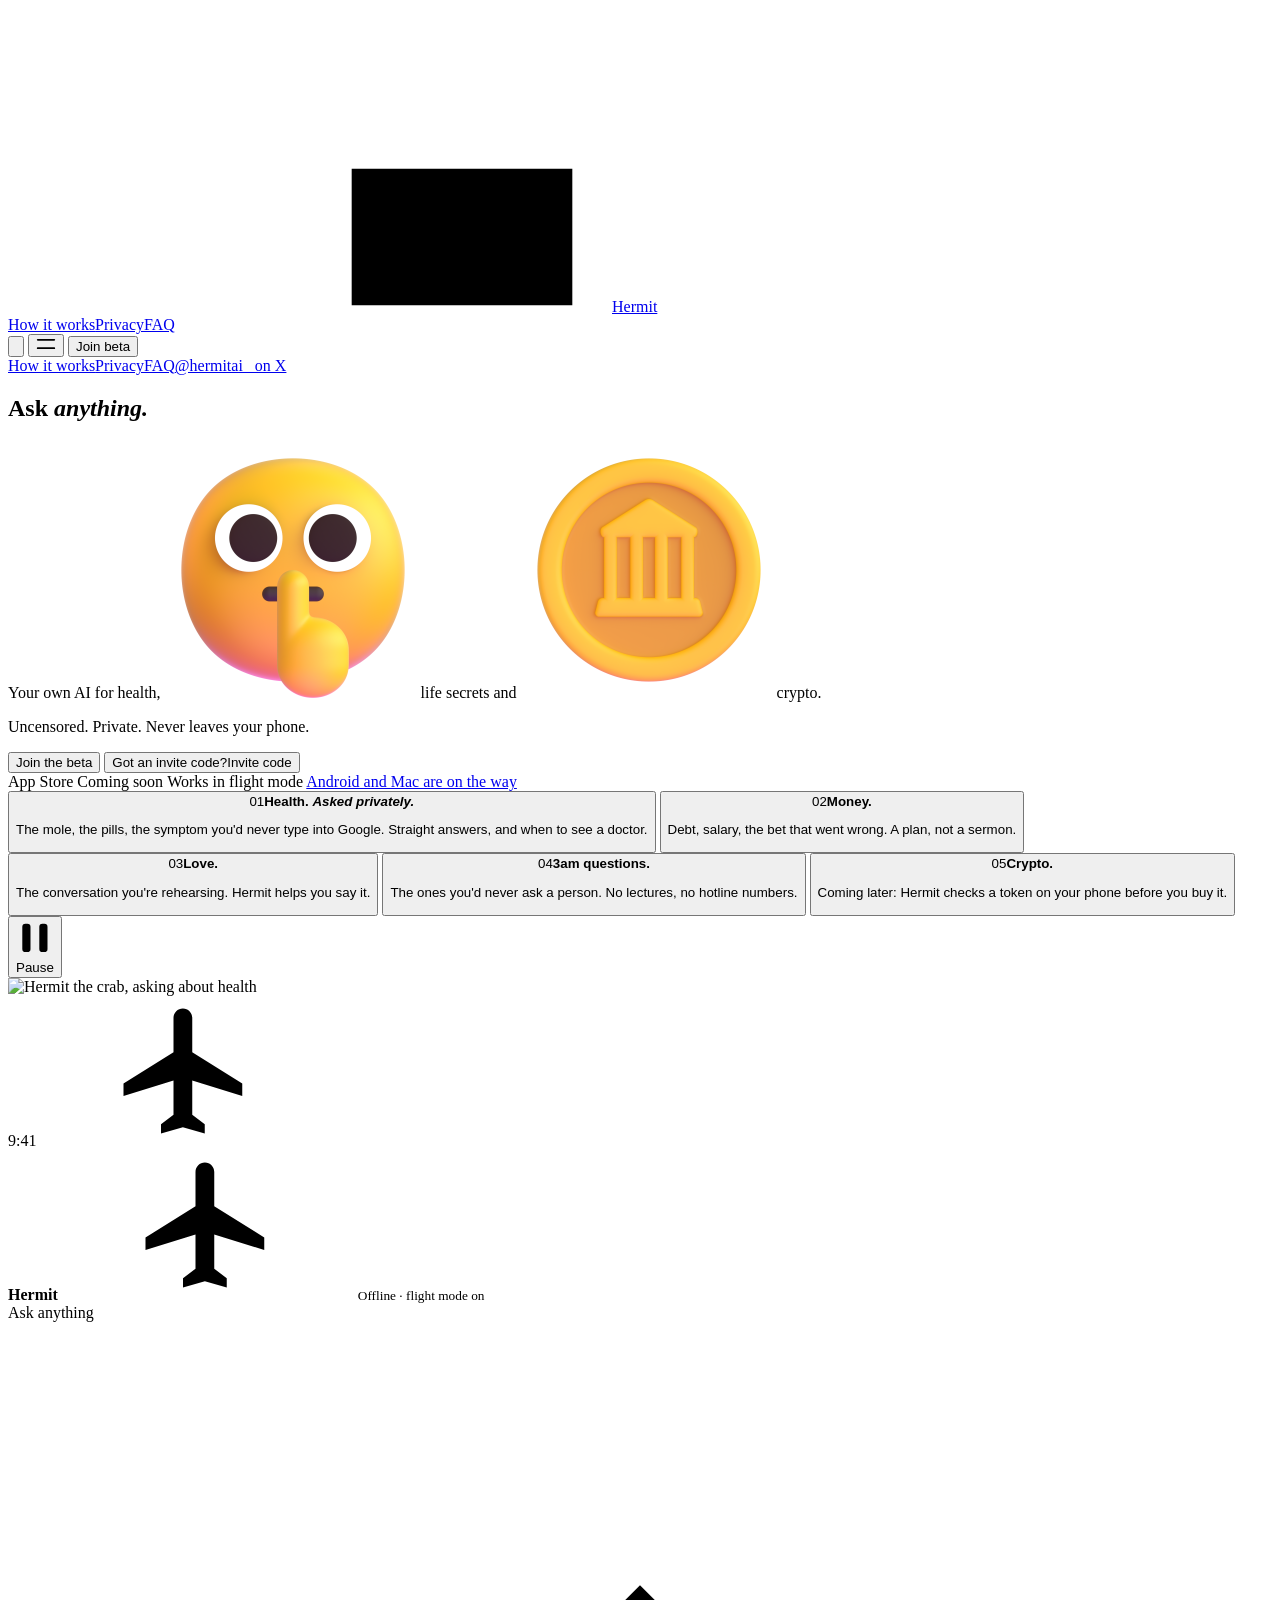
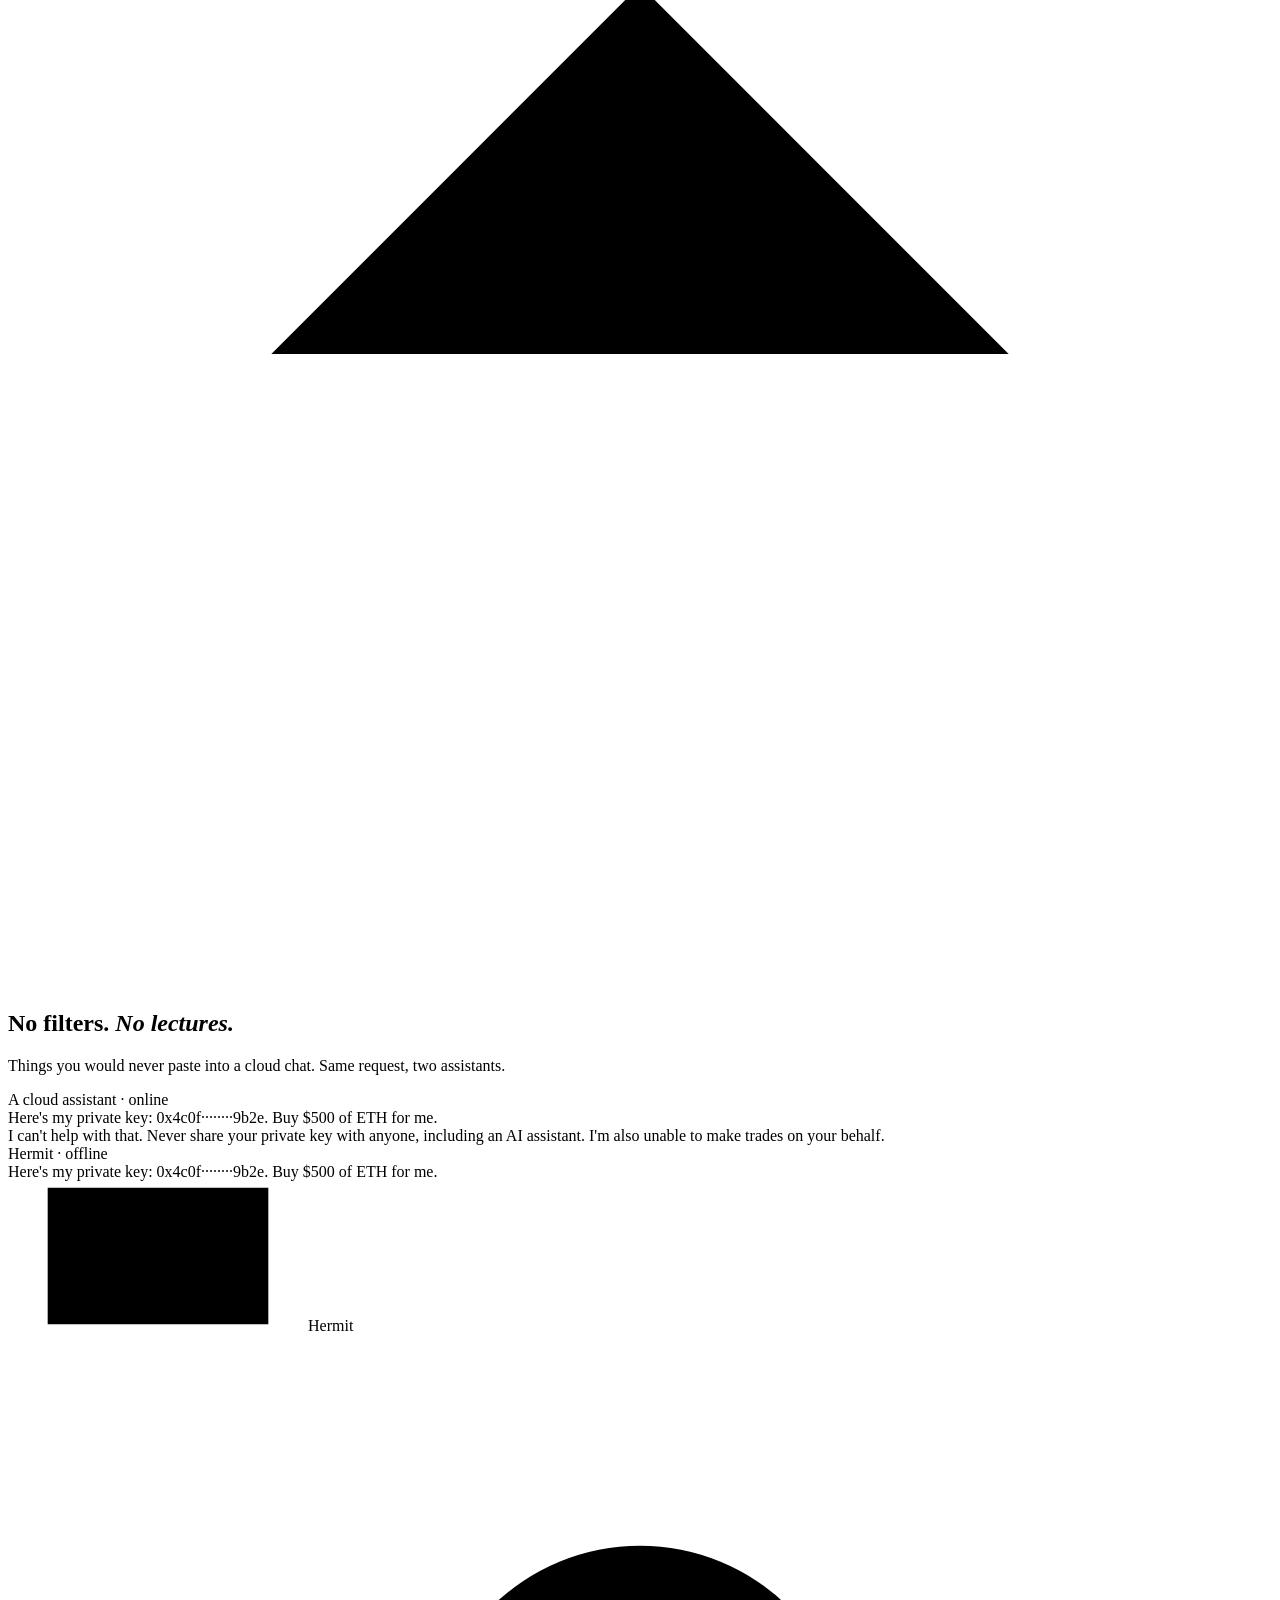
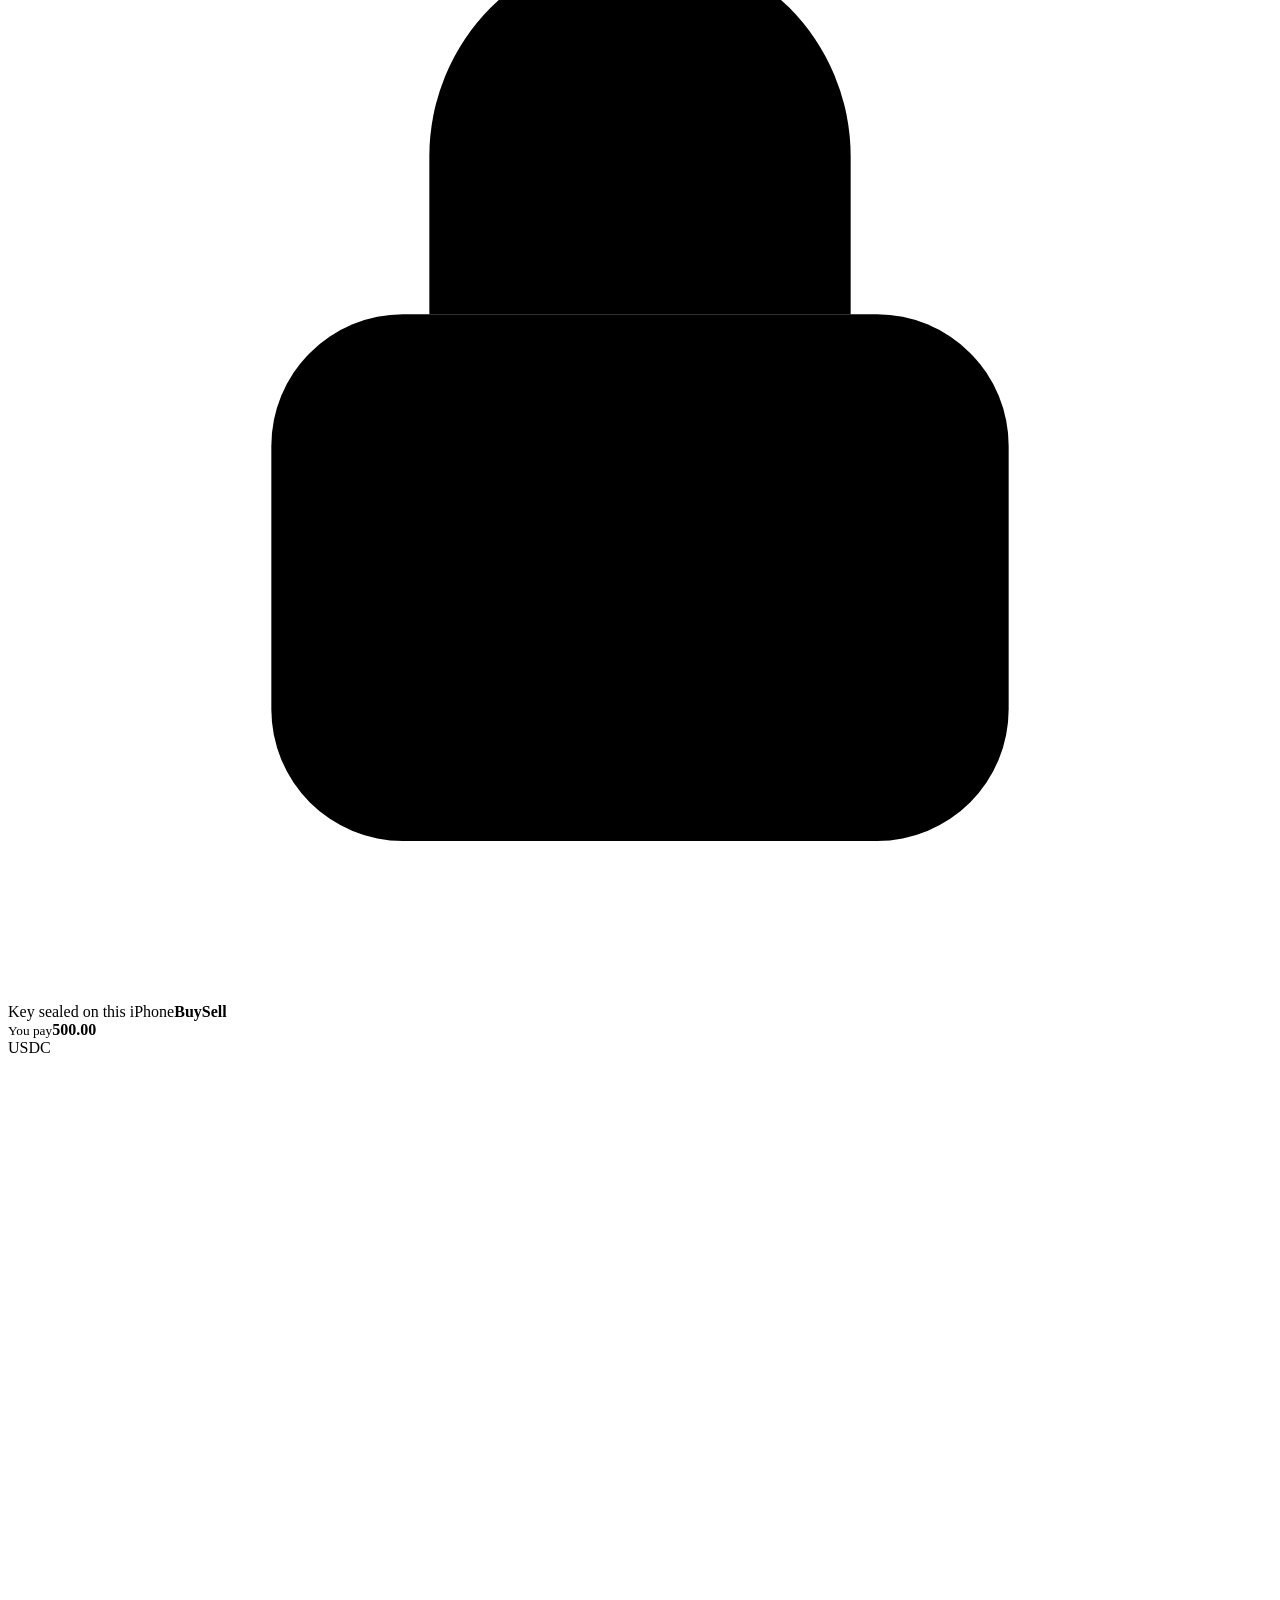
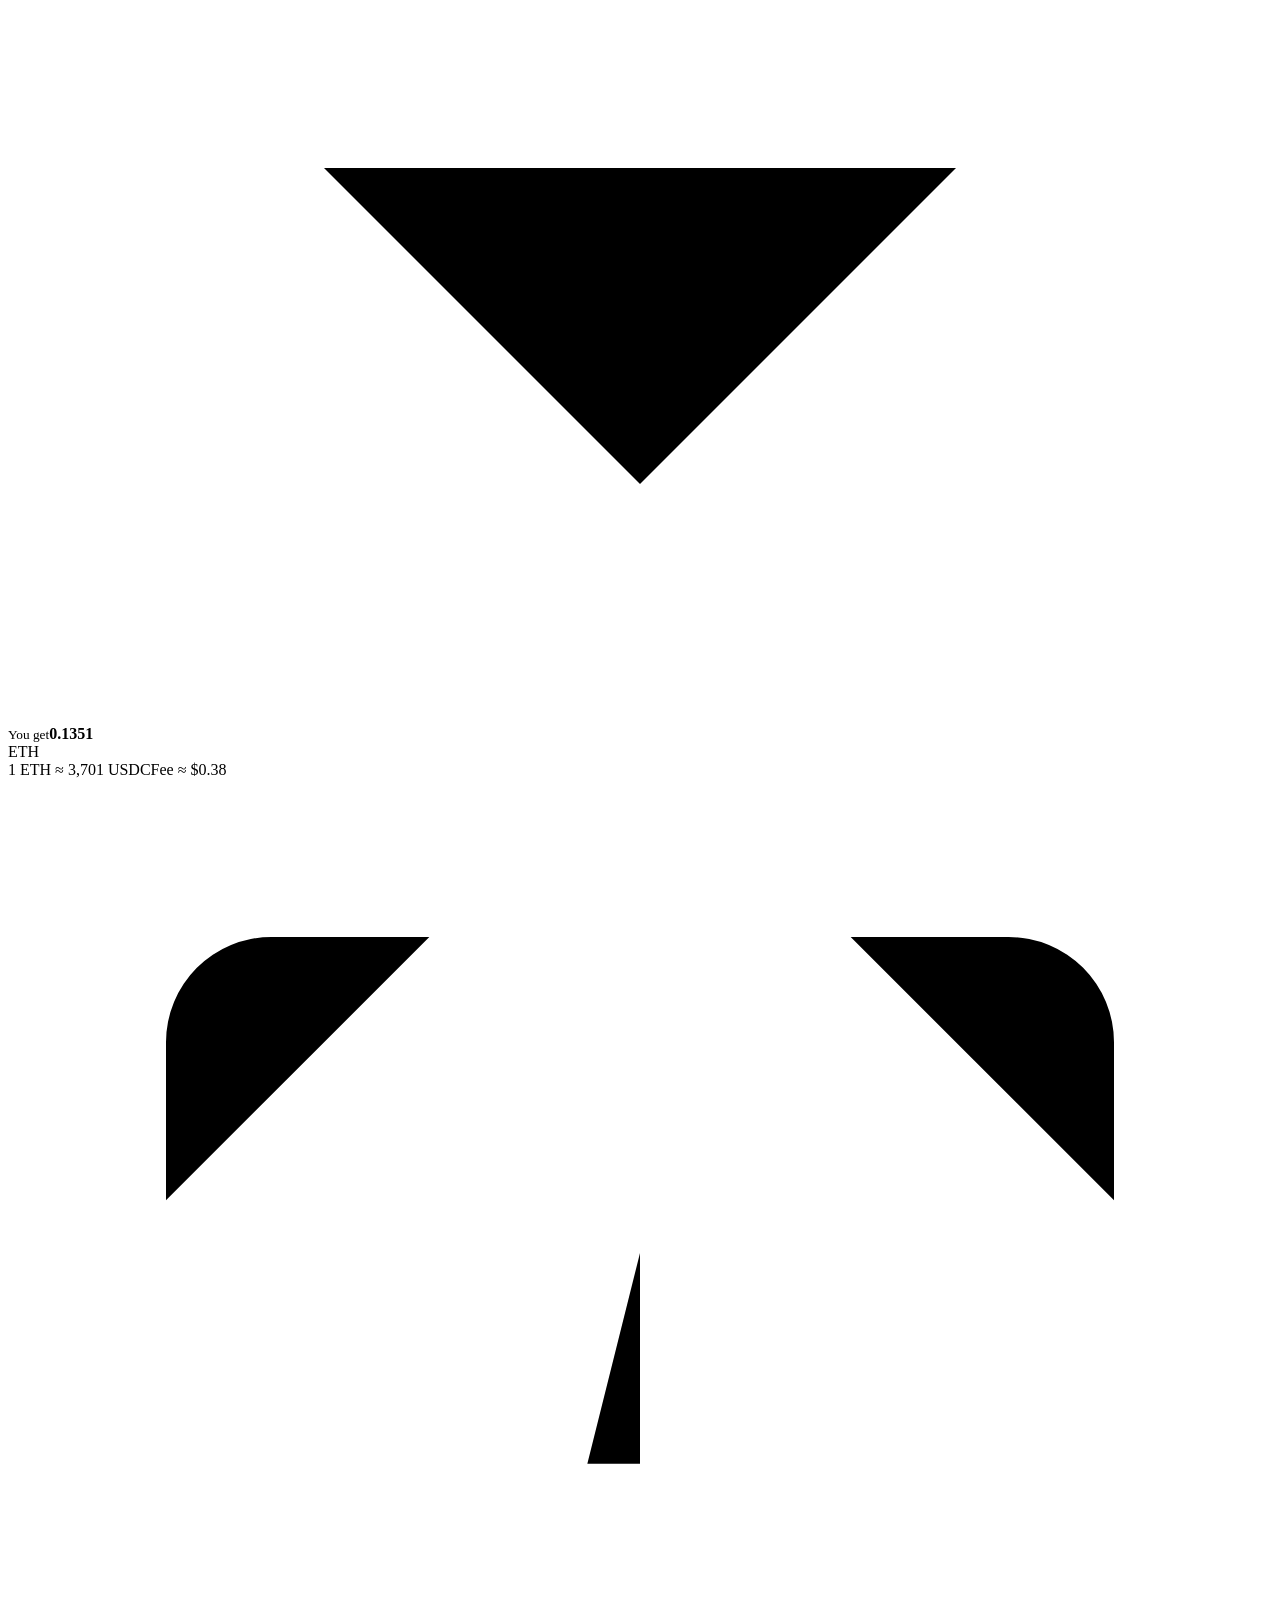
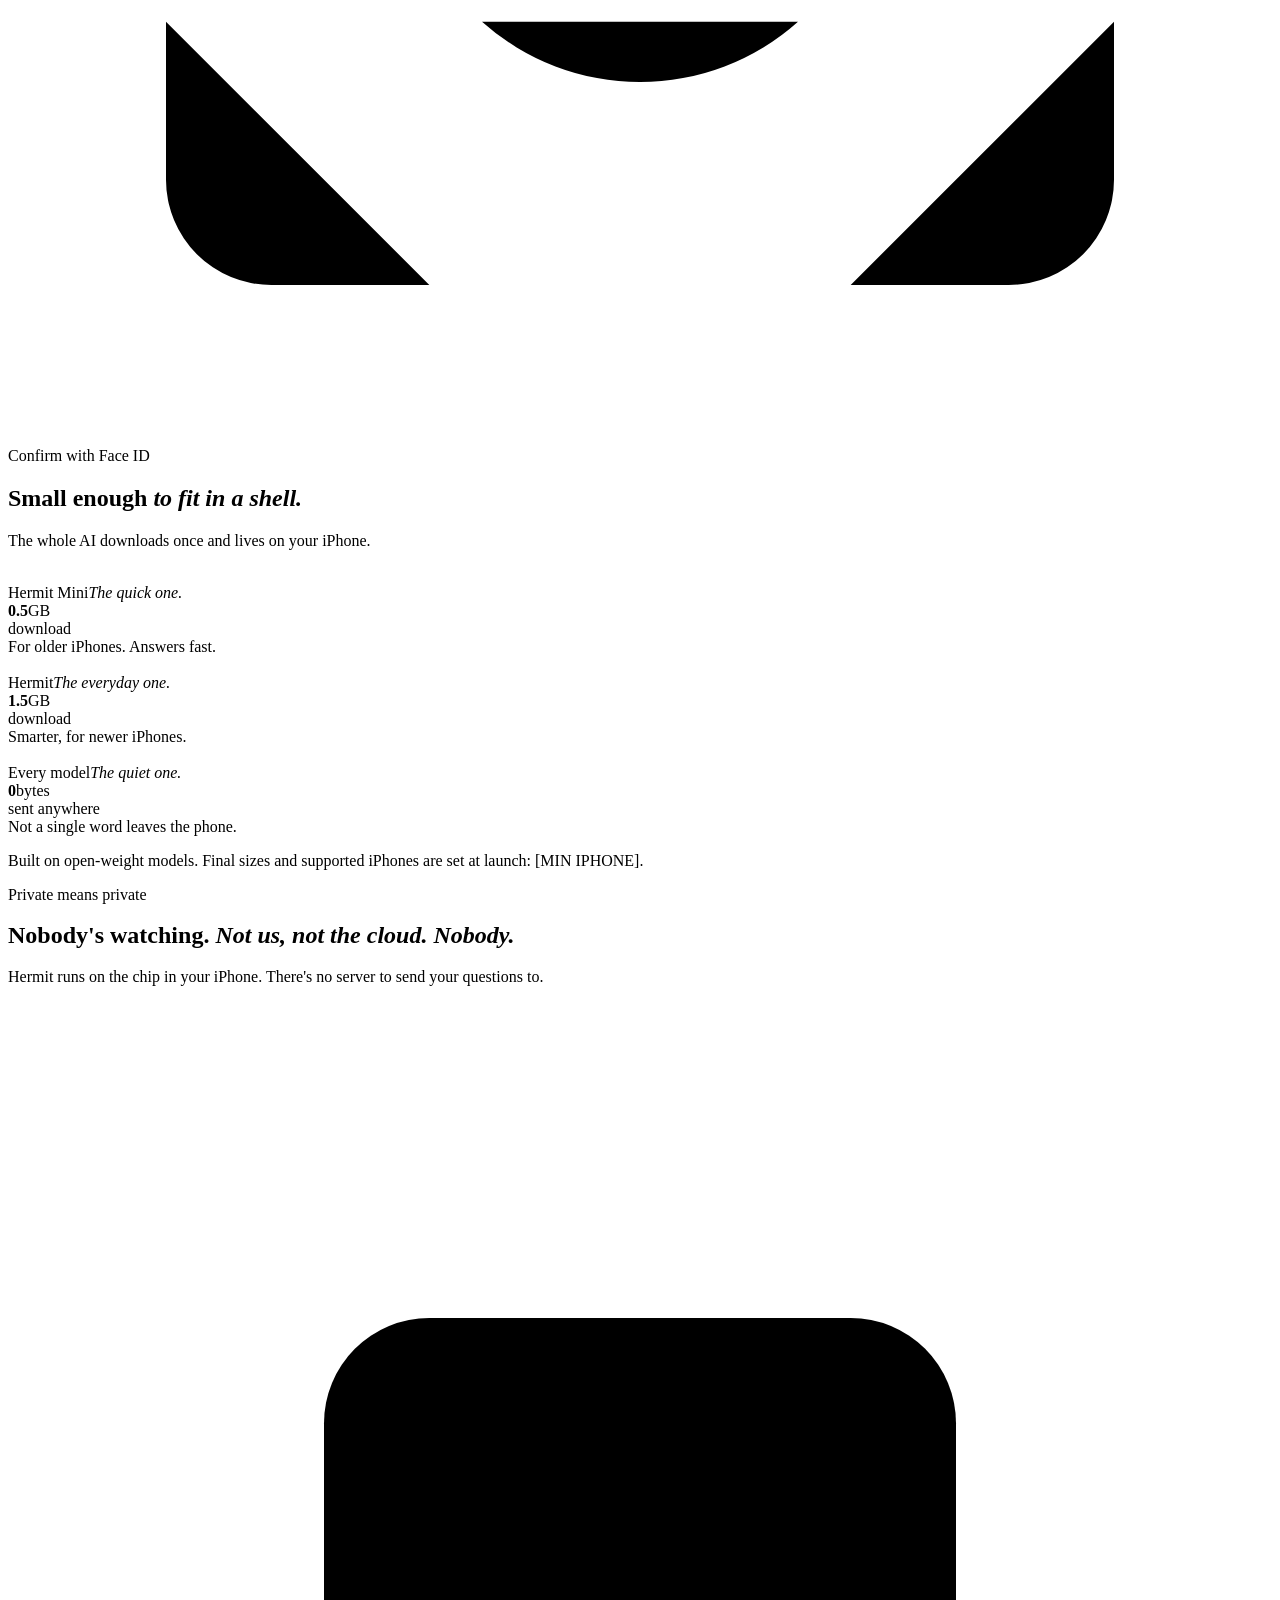
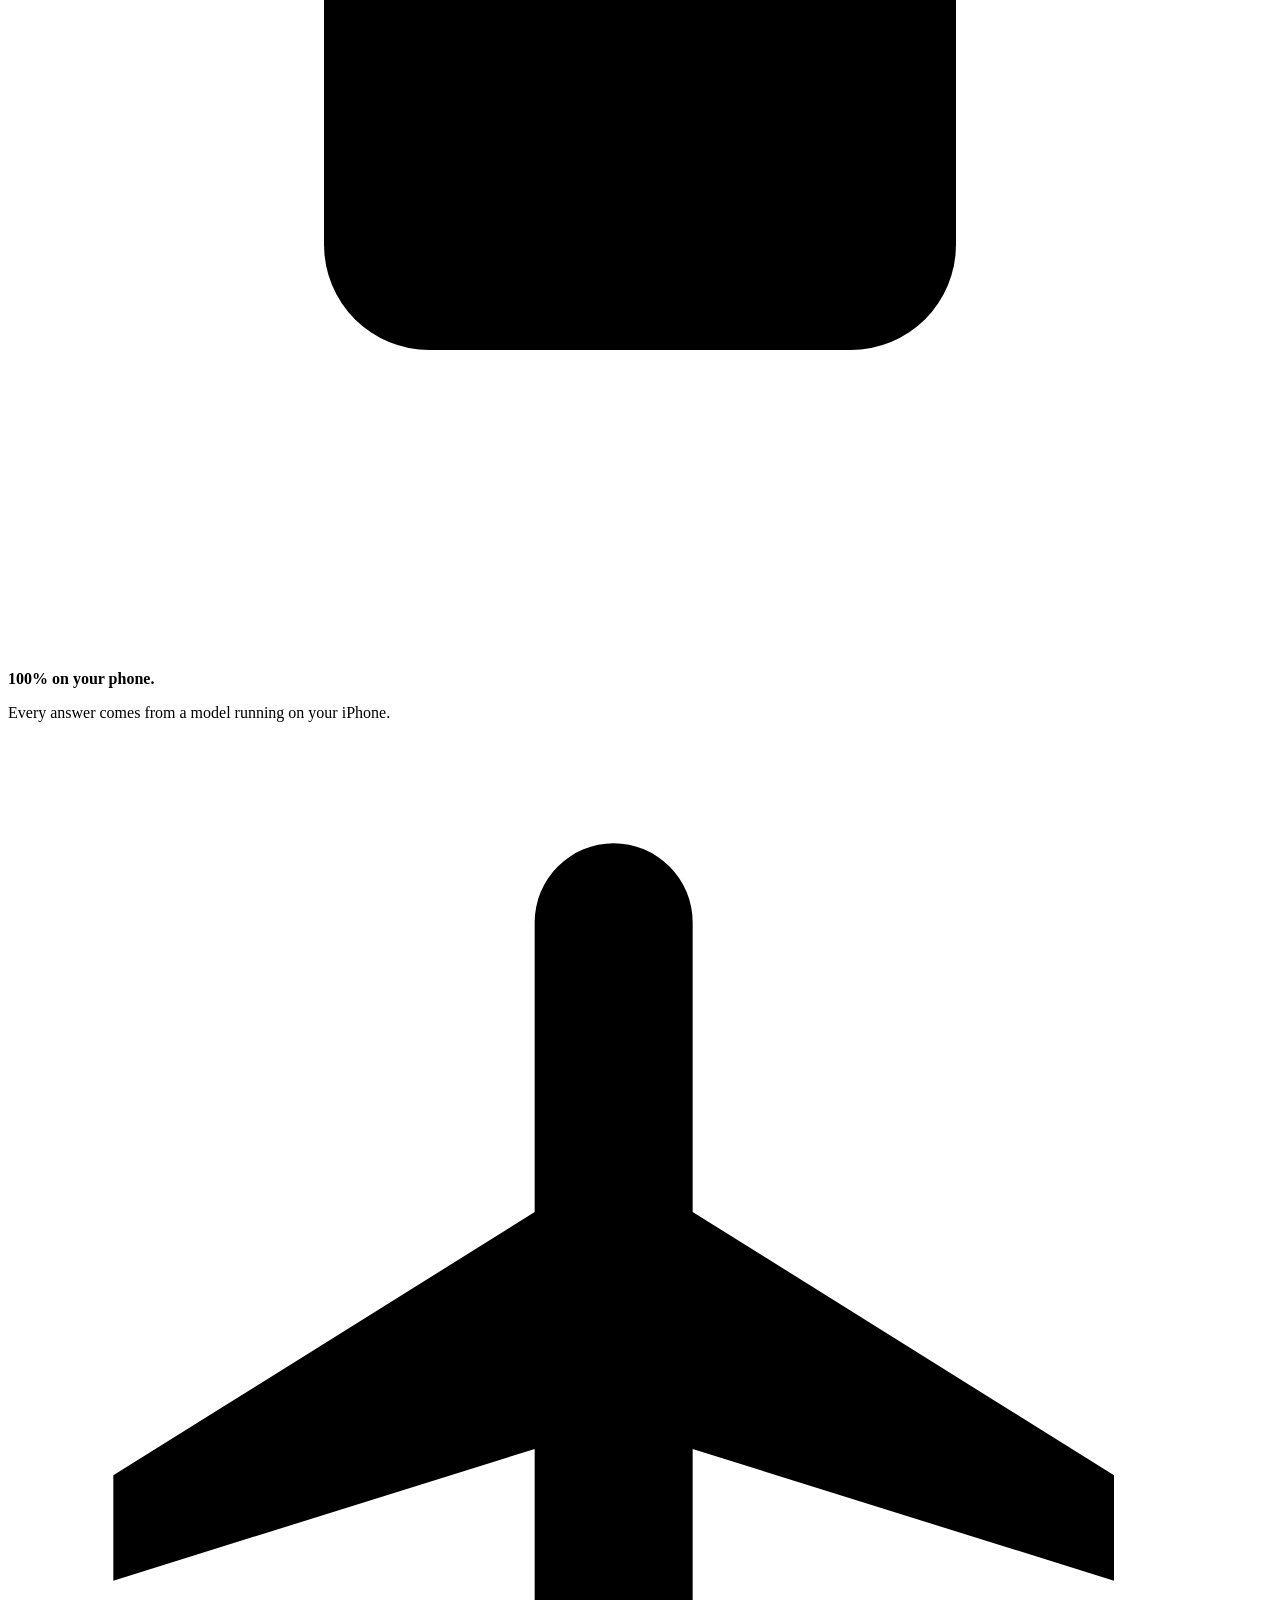
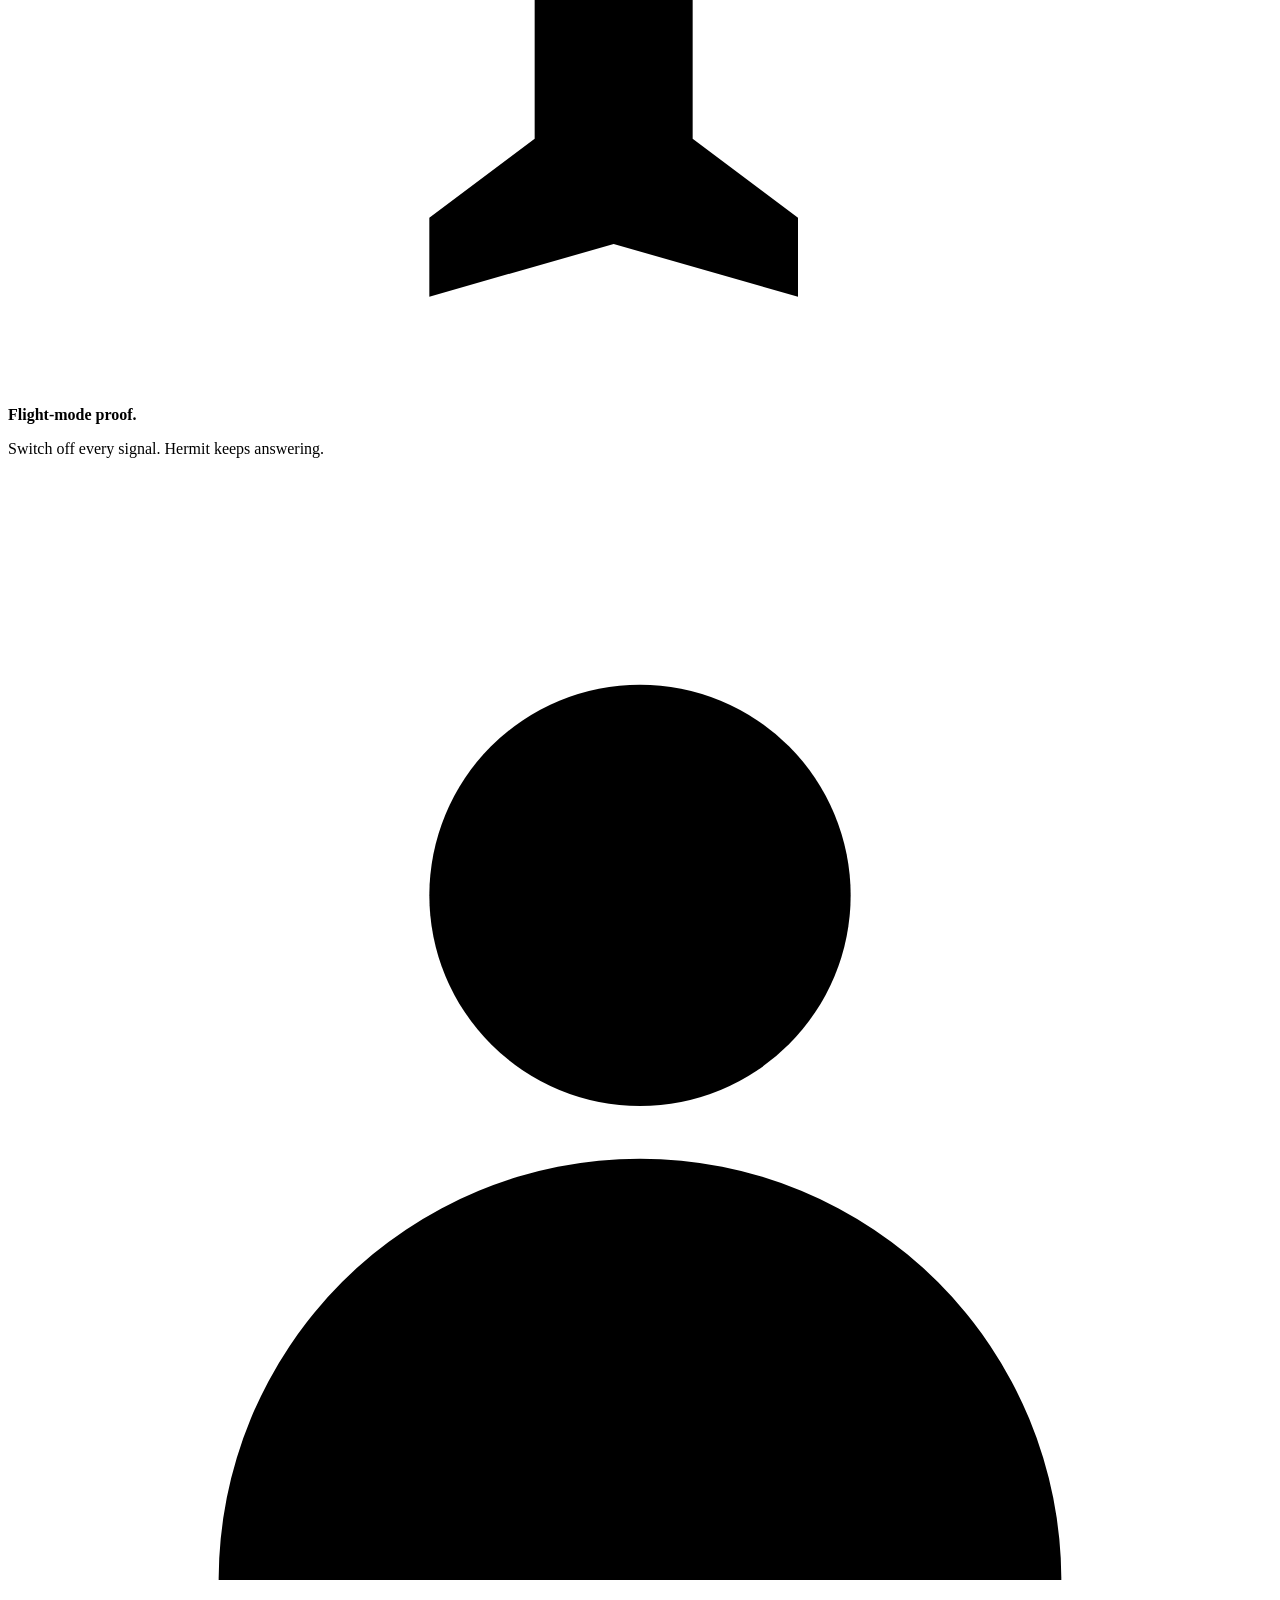
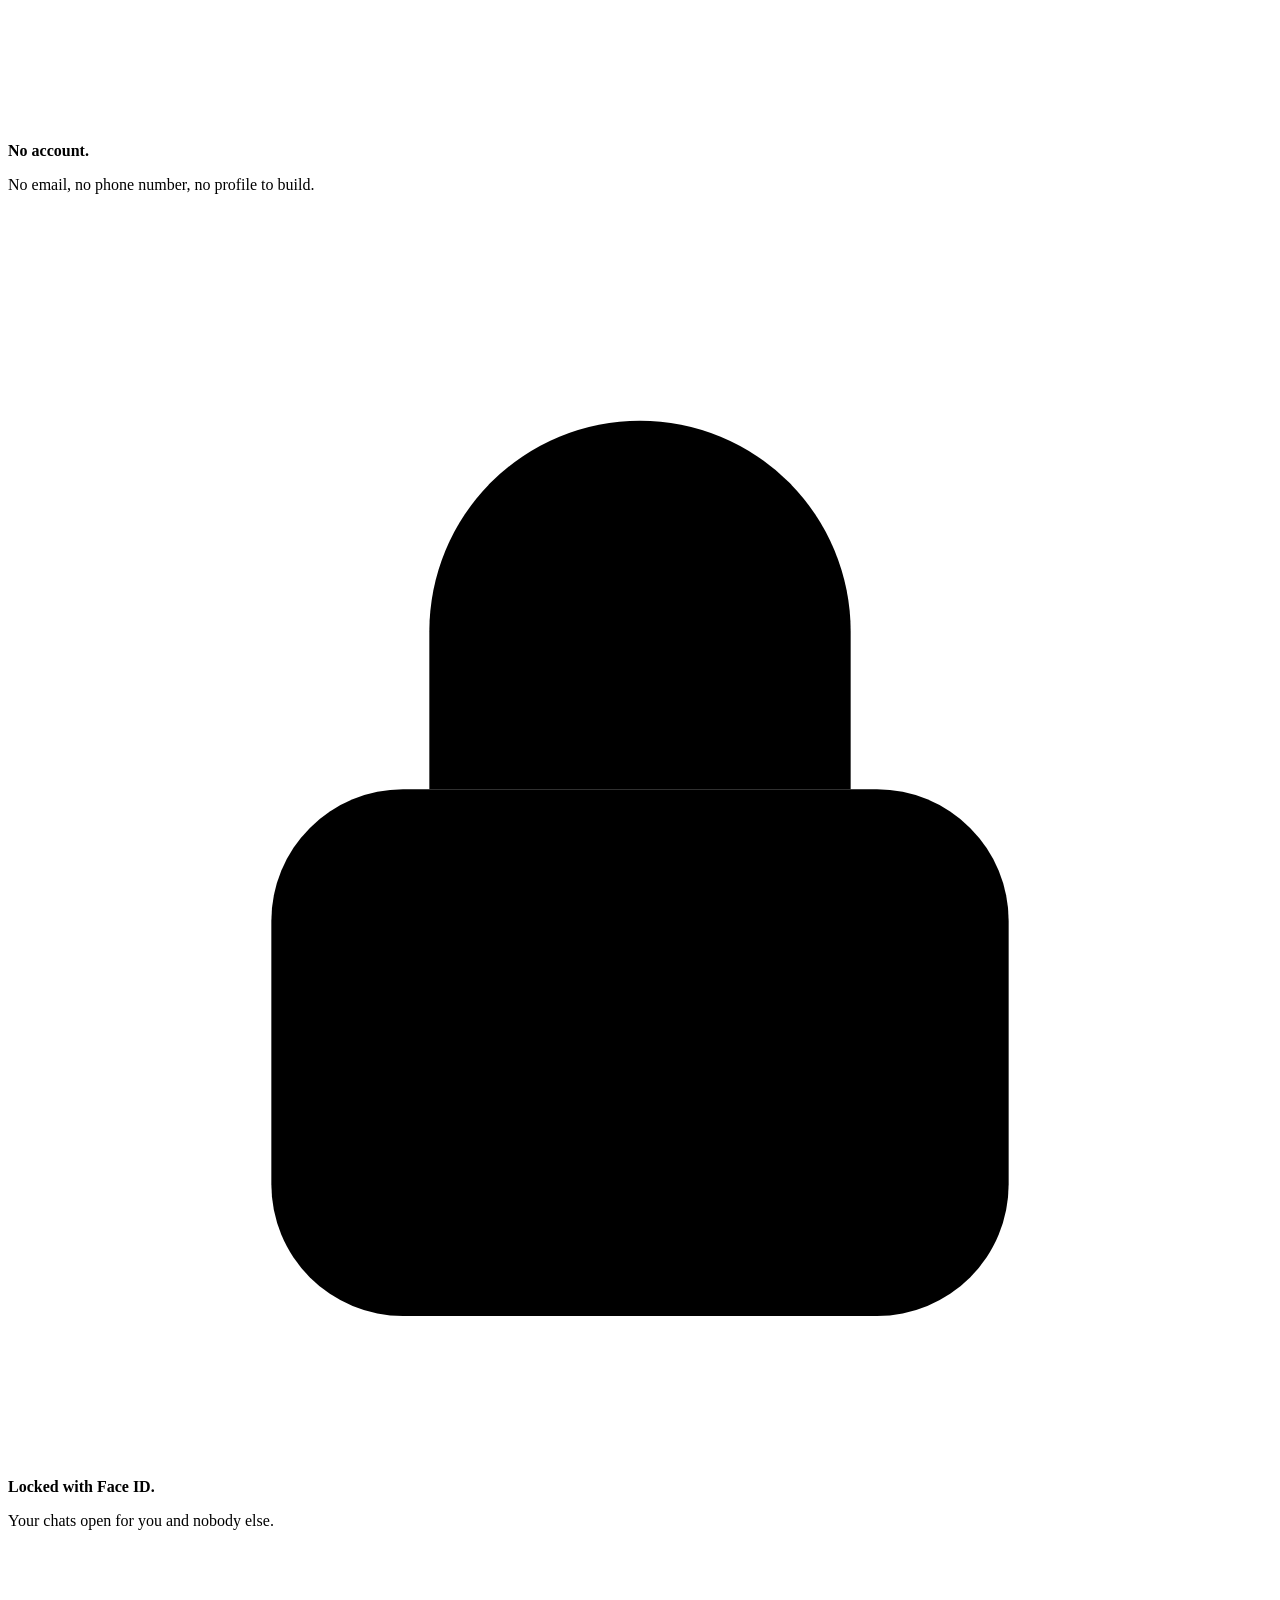
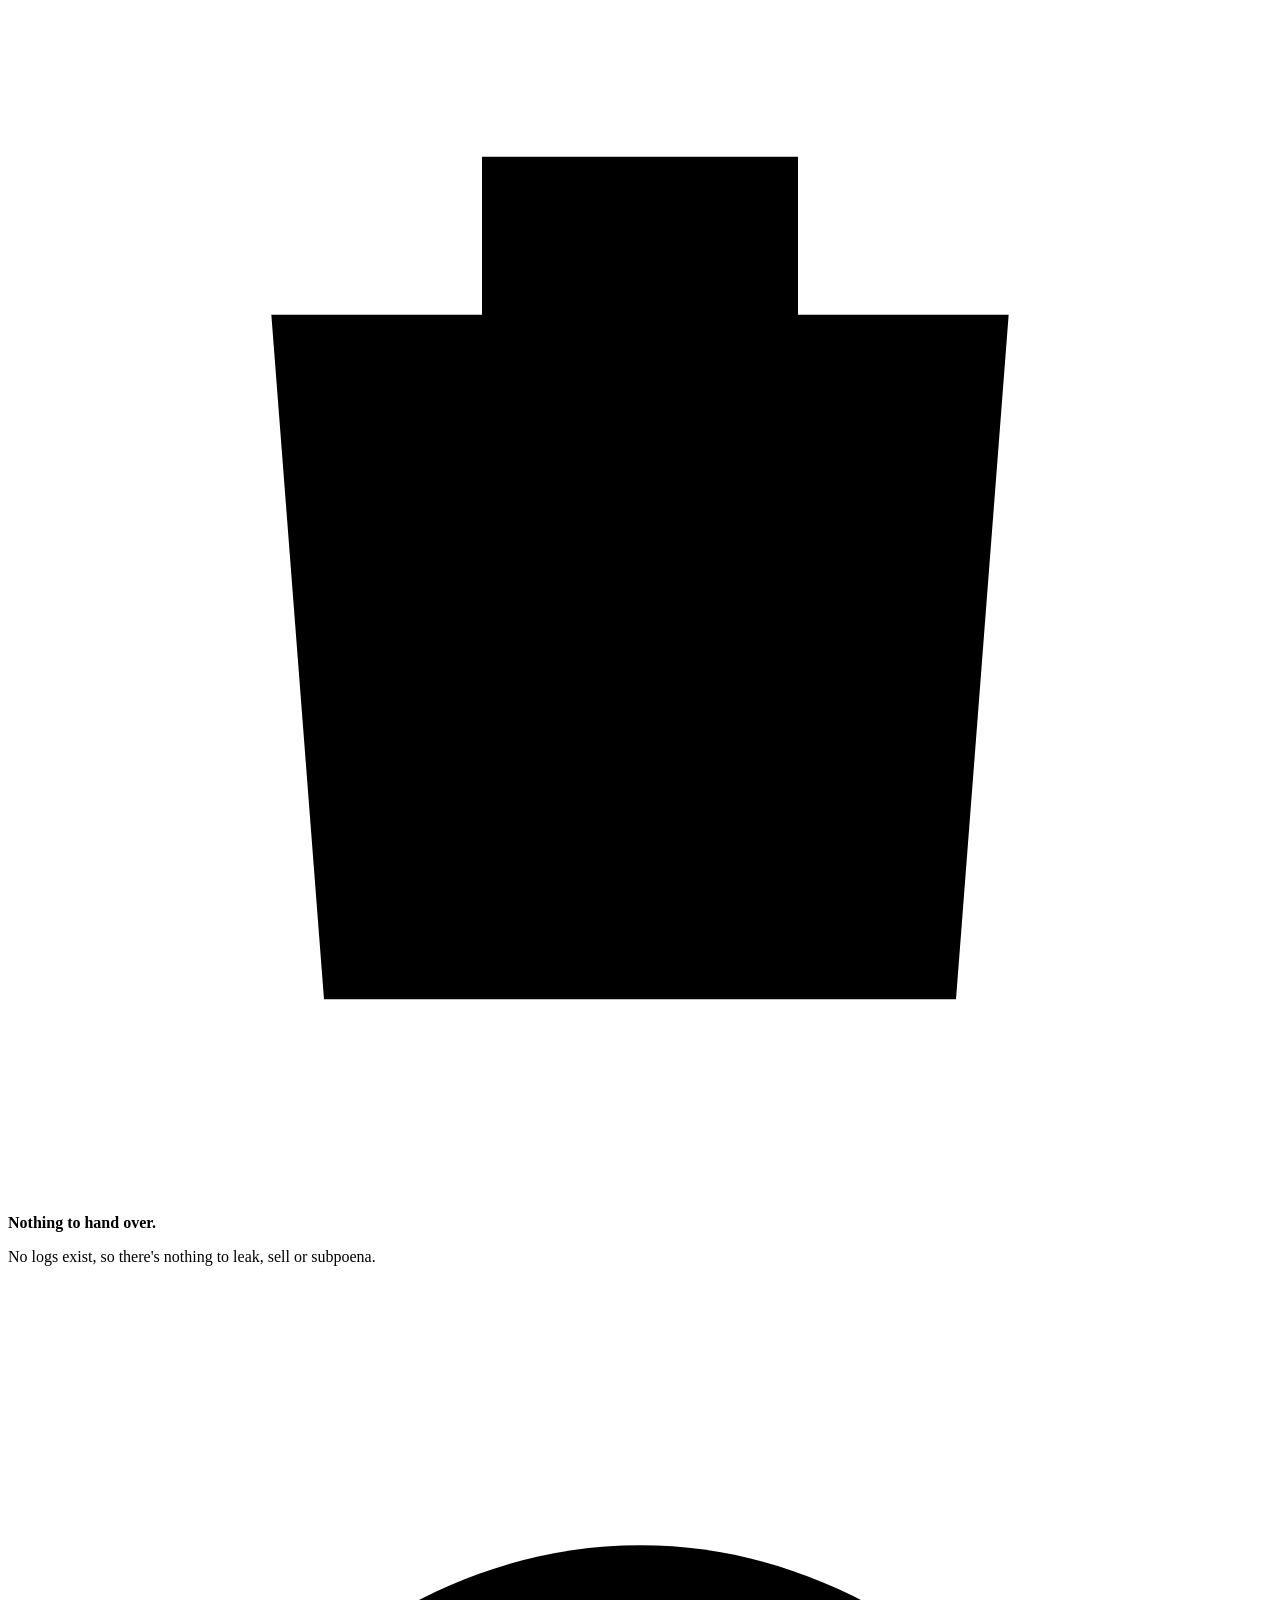
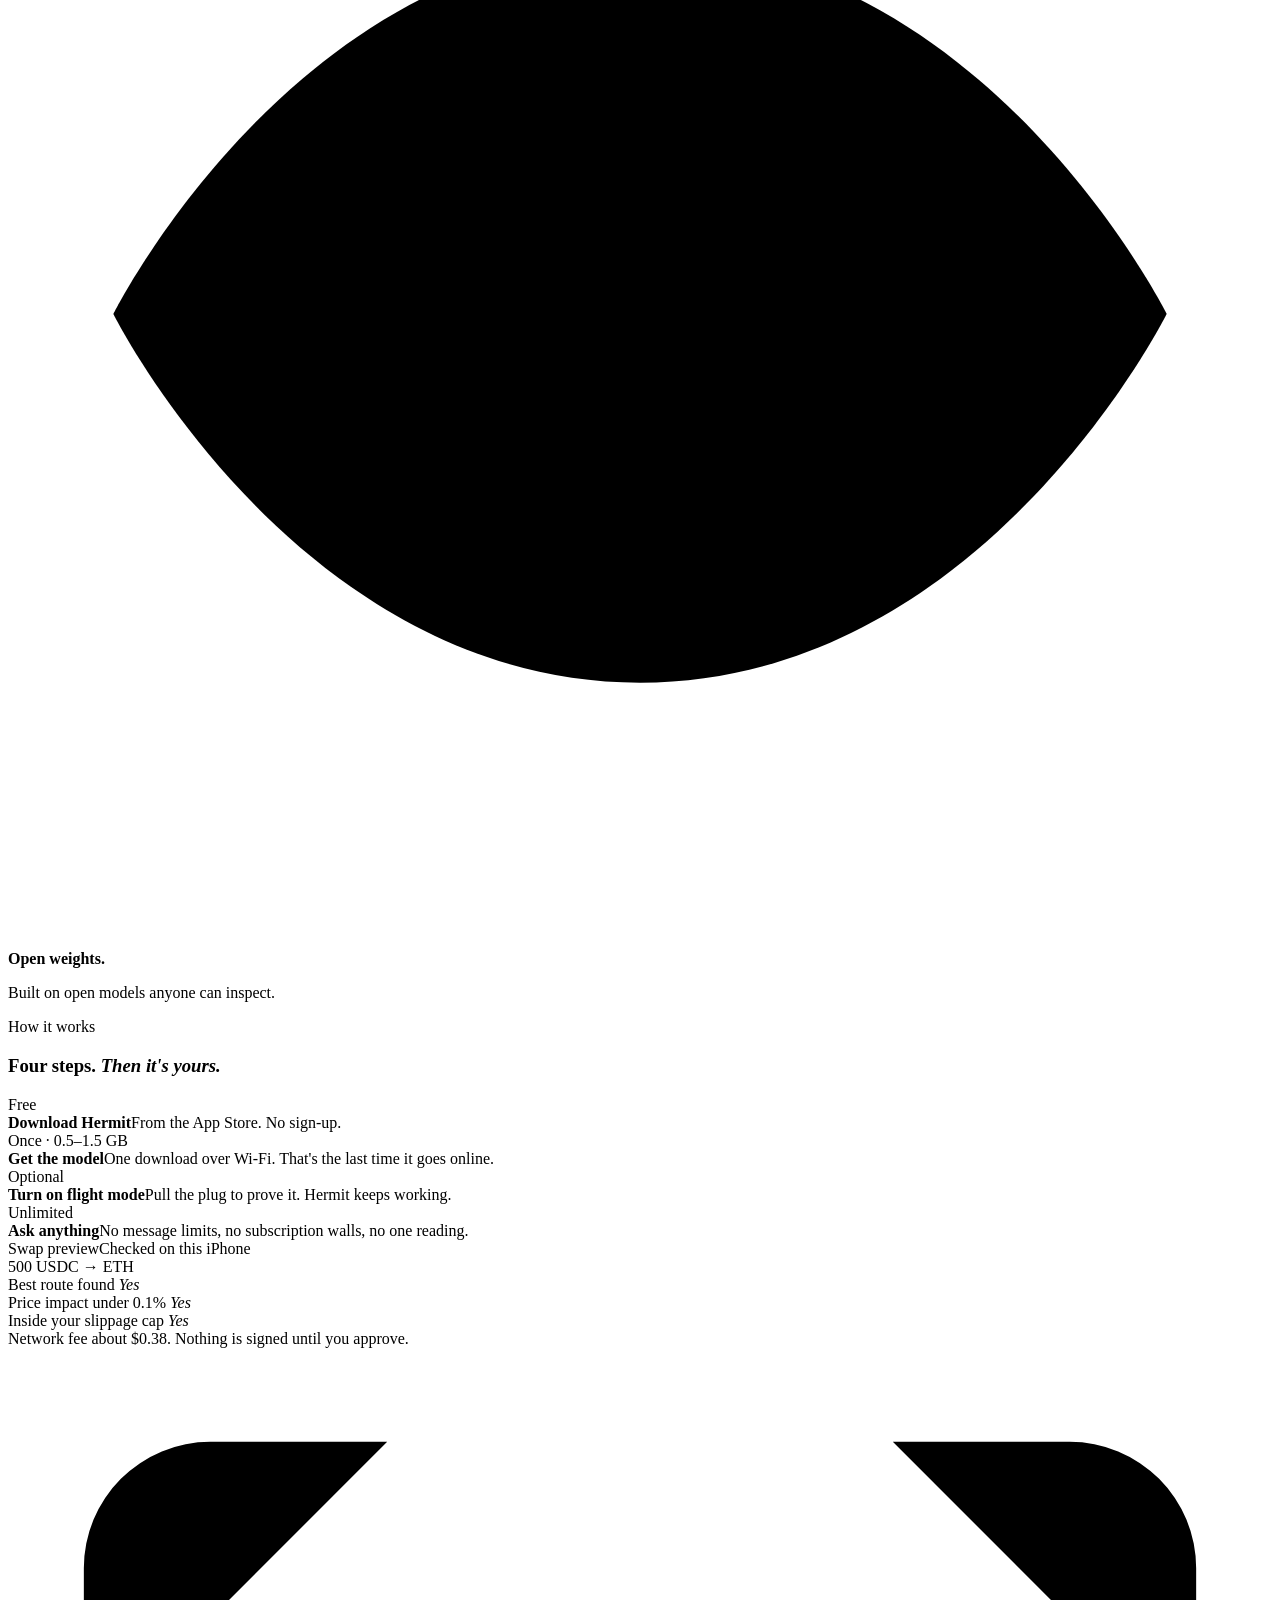
==== commit 64cdba6d: "Cycle the hero word and show the trade as a real swap card The headline now rotates through what a c" ====
--- a/public/index.html
+++ b/public/index.html
@@ -62,7 +62,7 @@
 <main id="top">
   <section class="hero">
     <div class="wrap">
-      <h1>Ask <em class="s">anything.</em></h1>
+      <h1 aria-label="Ask anything."><span class="ask">Ask</span> <em class="s rot" aria-hidden="true"><span>anything.</span></em></h1>
       <p class="for"><span class="forlead">Your own AI for</span>
         <span class="chips"><span class="nw"><span class="chip lgx" data-lg data-band="11" data-bend="16" data-frost="5"><img src="art/icons/pill.png" alt="">health</span><span class="p">,</span></span>
         <span class="nw"><span class="chip lgx" data-lg data-band="11" data-bend="16" data-frost="5"><img src="art/icons/shushing_face.png" alt="">life secrets</span></span>
@@ -115,15 +115,24 @@
         <div class="win cloud">
           <div class="bar"><i></i><i></i><i></i><span>A cloud assistant · online</span></div>
           <div class="body">
-            <div class="q">Here's my private key: <span class="key">0x4c0f&middot;&middot;&middot;&middot;&middot;&middot;&middot;&middot;9b2e</span>. Swap 0.25 BNB into $TARDI for me.</div>
+            <div class="q">Here's my private key: <span class="key">0x4c0f&middot;&middot;&middot;&middot;&middot;&middot;&middot;&middot;9b2e</span>. Buy $500 of ETH for me.</div>
             <div class="a">I can't help with that. Never share your private key with anyone, including an AI assistant. I'm also unable to make trades on your behalf.</div>
           </div>
         </div>
         <div class="win hermit">
           <div class="bar"><i></i><i></i><i></i><span>Hermit · offline</span></div>
           <div class="body">
-            <div class="q">Here's my private key: <span class="key">0x4c0f&middot;&middot;&middot;&middot;&middot;&middot;&middot;&middot;9b2e</span>. Swap 0.25 BNB into $TARDI for me.</div>
-            <div class="a"><div class="who"><svg class="mark"><use href="#m"/></svg>Hermit</div>Key sealed in this iPhone's Secure Enclave and wiped from the chat. It never leaves the phone. $TARDI checks out: contract verified, selling works, liquidity locked. Approve with Face ID and I'll sign the swap.</div>
+            <div class="q">Here's my private key: <span class="key">0x4c0f&middot;&middot;&middot;&middot;&middot;&middot;&middot;&middot;9b2e</span>. Buy $500 of ETH for me.</div>
+            <div class="a"><div class="who"><svg class="mark"><use href="#m"/></svg>Hermit</div>
+              <div class="tx" aria-label="Buy 500 USDC of ETH, waiting for Face ID">
+                <div class="tx-top"><span class="seal"><svg viewBox="0 0 24 24"><rect x="5" y="11" width="14" height="10" rx="2.5"/><path d="M8 11V8a4 4 0 0 1 8 0v3"/></svg>Key sealed on this iPhone</span><span class="seg"><b class="on">Buy</b><b>Sell</b></span></div>
+                <div class="leg"><div><small>You pay</small><strong>500.00</strong></div><span class="tk"><img src="/art/logos/usdc.svg" alt="">USDC</span></div>
+                <div class="sw" aria-hidden="true"><svg viewBox="0 0 16 16"><path d="M8 3v10M4 9l4 4 4-4"/></svg></div>
+                <div class="leg"><div><small>You get</small><strong>0.1351</strong></div><span class="tk"><img src="/art/logos/eth.svg" alt="">ETH</span></div>
+                <div class="rate"><span>1 ETH ≈ 3,701 USDC</span><span>Fee ≈ $0.38</span></div>
+                <div class="go"><svg viewBox="0 0 24 24"><path d="M3 8V5a2 2 0 0 1 2-2h3M16 3h3a2 2 0 0 1 2 2v3M21 16v3a2 2 0 0 1-2 2h-3M8 21H5a2 2 0 0 1-2-2v-3M9 9v1.5M15 9v1.5M12 9v4h-1M9 16a4.5 4.5 0 0 0 6 0"/></svg>Confirm with Face ID</div>
+              </div>
+            </div>
           </div>
         </div>
       </div>
@@ -170,11 +179,11 @@
     <div class="wrap crypto">
       <div class="sign rv" aria-hidden="true">
         <div class="t"><span>Swap preview</span><span>Checked on this iPhone</span></div>
-        <div class="amt">0.25 BNB → $TARDI</div>
-        <div class="chk">Contract verified <em>Yes</em></div>
-        <div class="chk">You can sell it <em>Yes</em></div>
-        <div class="chk">Liquidity locked <em>Yes</em></div>
-        <div class="ai">Top 10 wallets hold [X]% of supply, so expect big swings. Your call.</div>
+        <div class="amt"><img src="/art/logos/usdc.svg" alt="">500 USDC <span class="to">→</span> <img src="/art/logos/eth.svg" alt="">ETH</div>
+        <div class="chk">Best route found <em>Yes</em></div>
+        <div class="chk">Price impact under 0.1% <em>Yes</em></div>
+        <div class="chk">Inside your slippage cap <em>Yes</em></div>
+        <div class="ai">Network fee about $0.38. Nothing is signed until you approve.</div>
         <div class="fid" aria-label="Approve with Face ID">
           <div class="scan">
             <img class="face" src="/art/icons/slightly_smiling_face.png" alt="">
@@ -221,8 +230,8 @@
           <div class="eyebrow">Some questions are just for you</div>
           <h2>Come out of your <em class="s">shell.</em></h2>
           <p>Your own AI. Uncensored, private, on your iPhone. Nobody else in the room.</p>
-          <button class="btn wbtn" data-join><img src="/art/icons/testflight.png" alt="">Join the beta</button>
-          <button class="btn ghost" data-join="code"><img class="ti" src="/art/icons/ticket.png" alt=""><span class="dsk">Got an invite code?</span><span class="mob">Invite code</span></button>
+          <div class="cta-row"><button class="btn wbtn" data-join><img src="/art/icons/testflight.png" alt="">Join the beta</button>
+          <button class="btn ghost" data-join="code"><img class="ti" src="/art/icons/ticket.png" alt=""><span class="dsk">Got an invite code?</span><span class="mob">Invite code</span></button></div>
           <div class="plat"><span><img class="pi" src="/art/icons/app-store.png" alt="">App Store <em class="tag" style="font-style:normal">Coming soon</em></span><span><img class="pi" src="/art/icons/airplane-mode.svg" alt="">Flight mode</span></div>
         </div>
       </div>
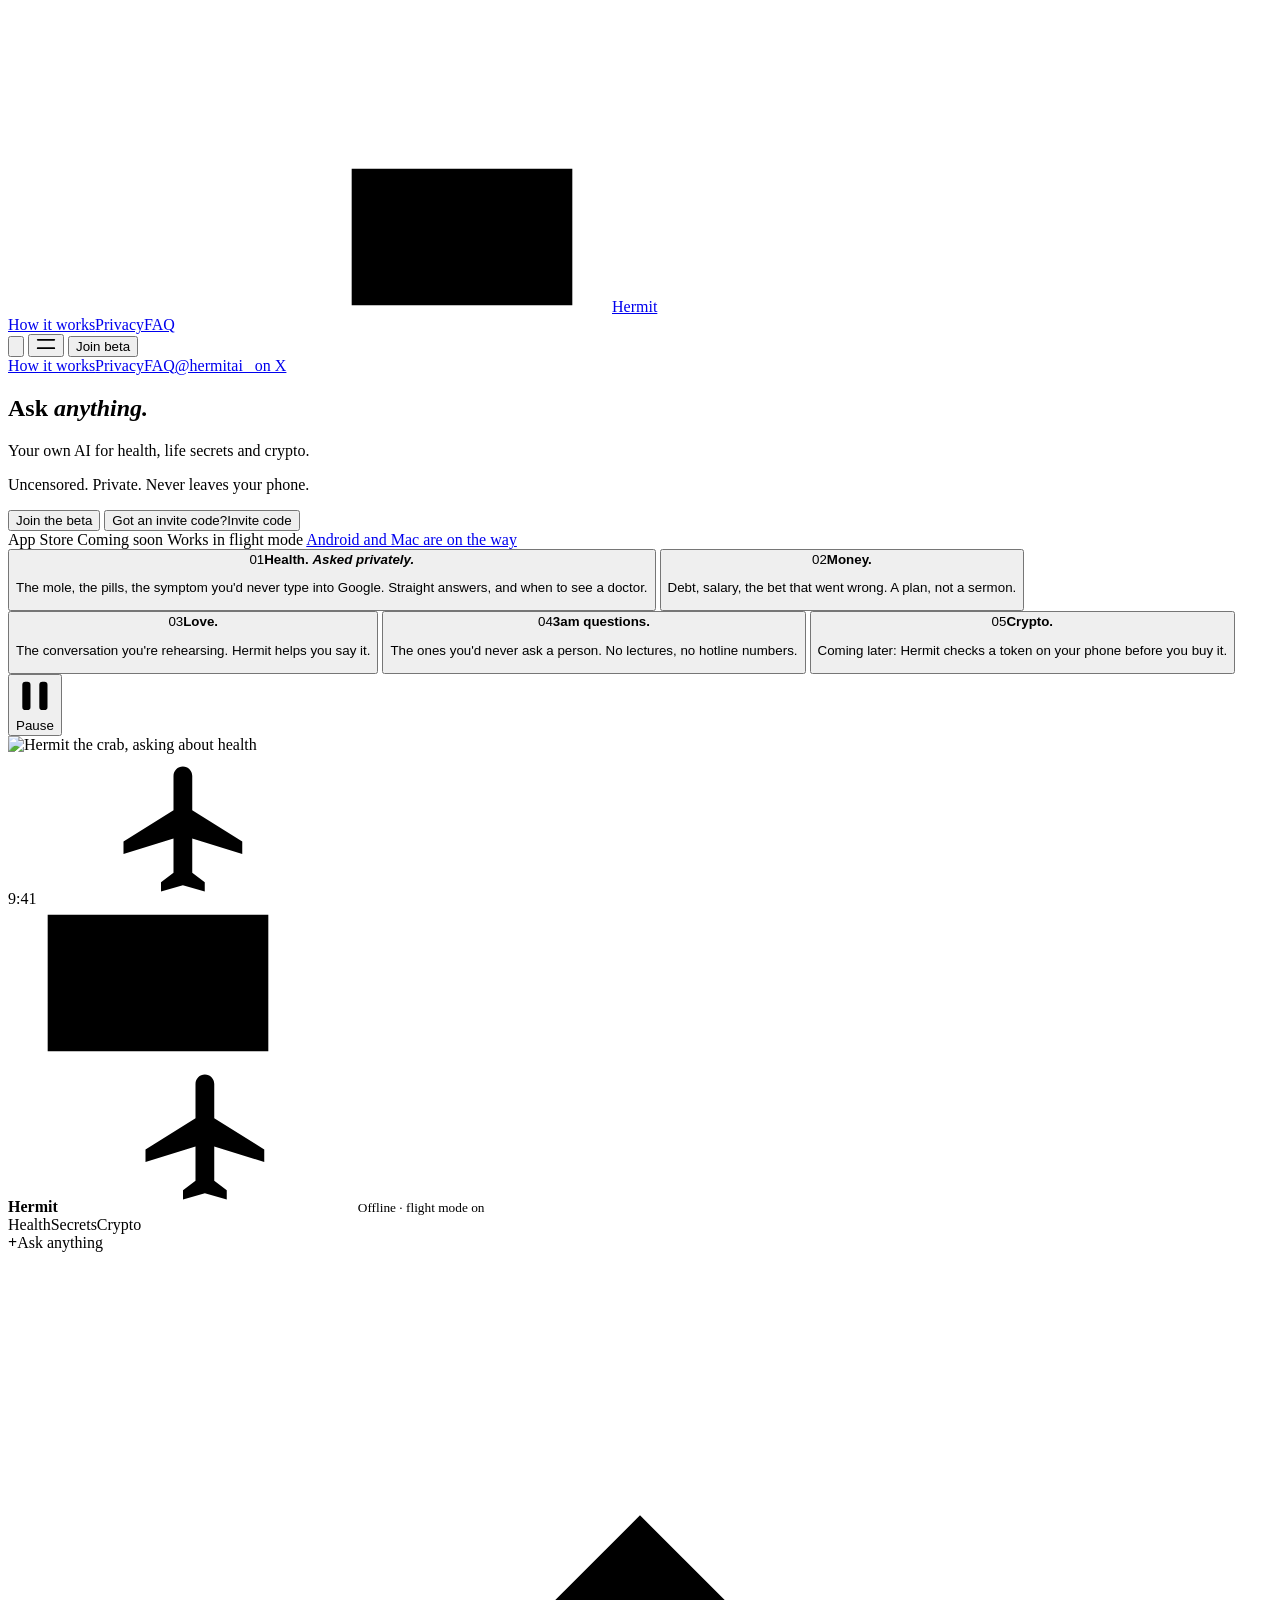
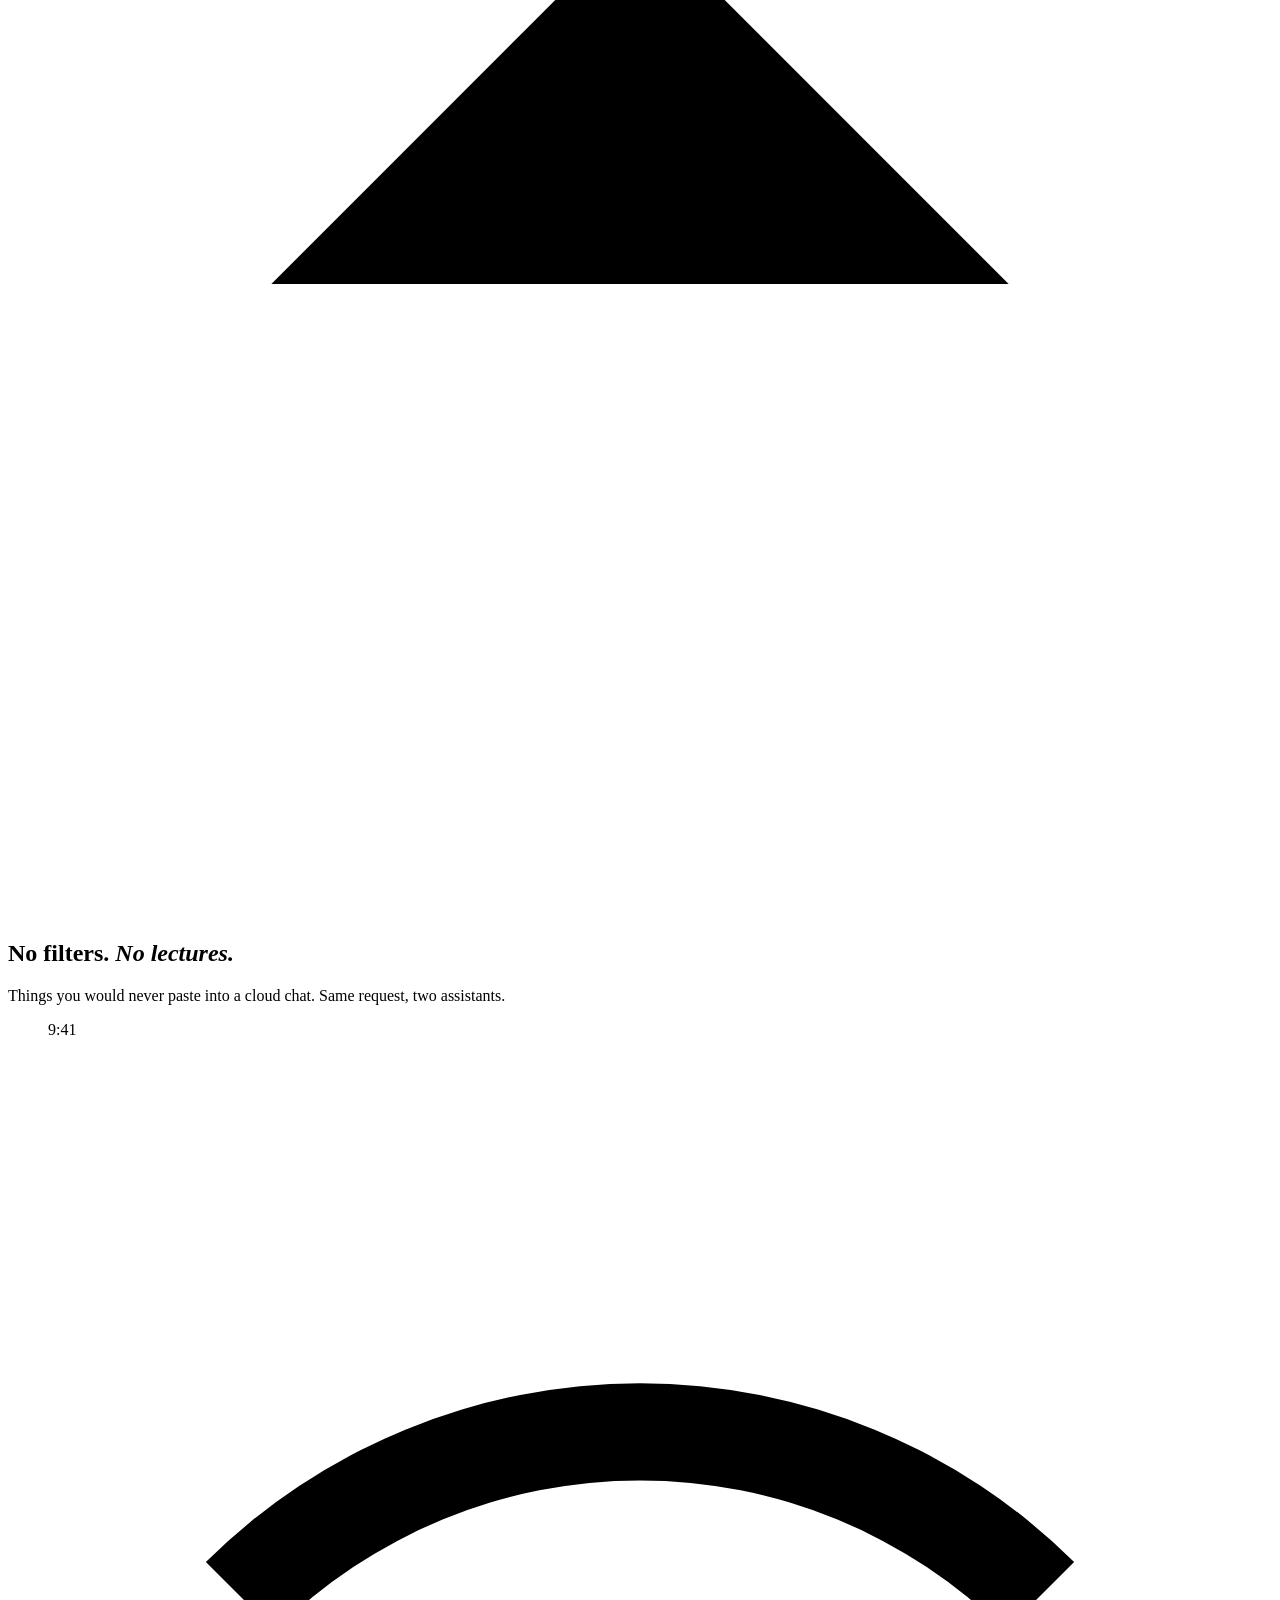
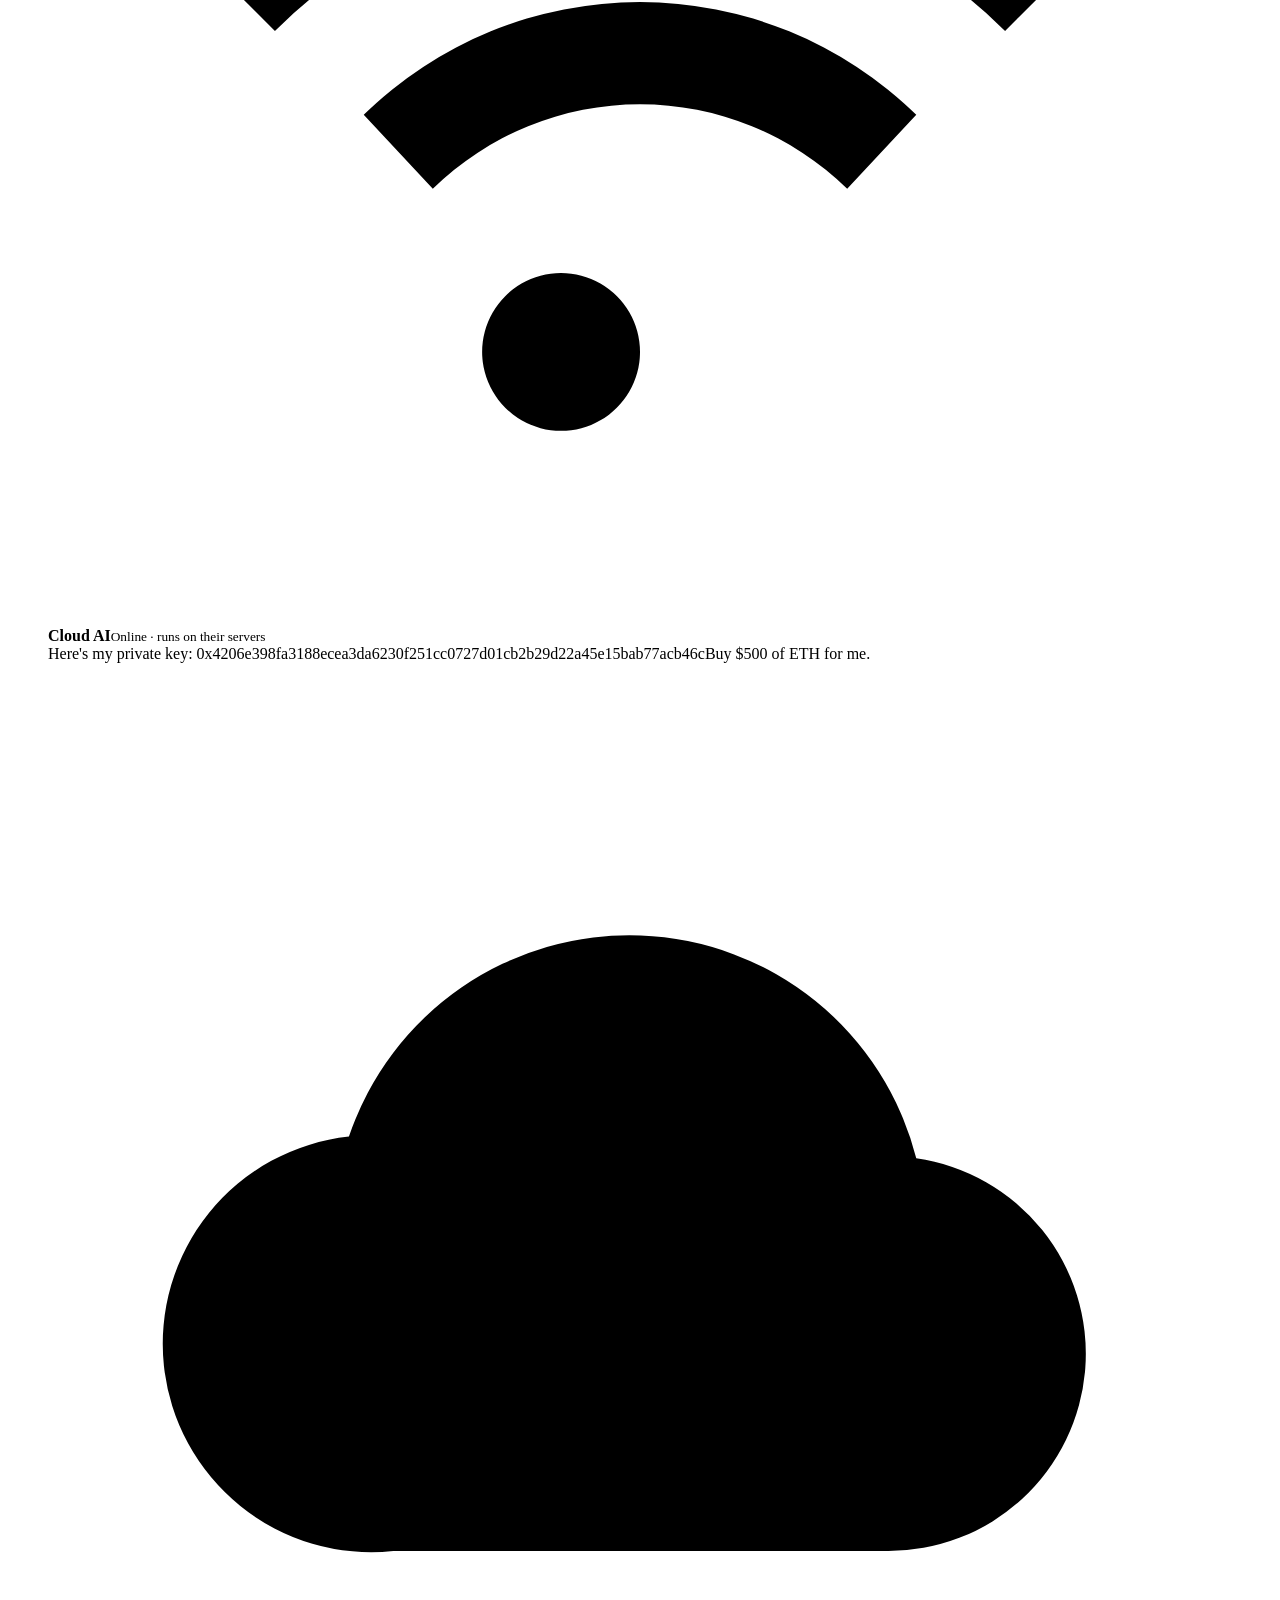
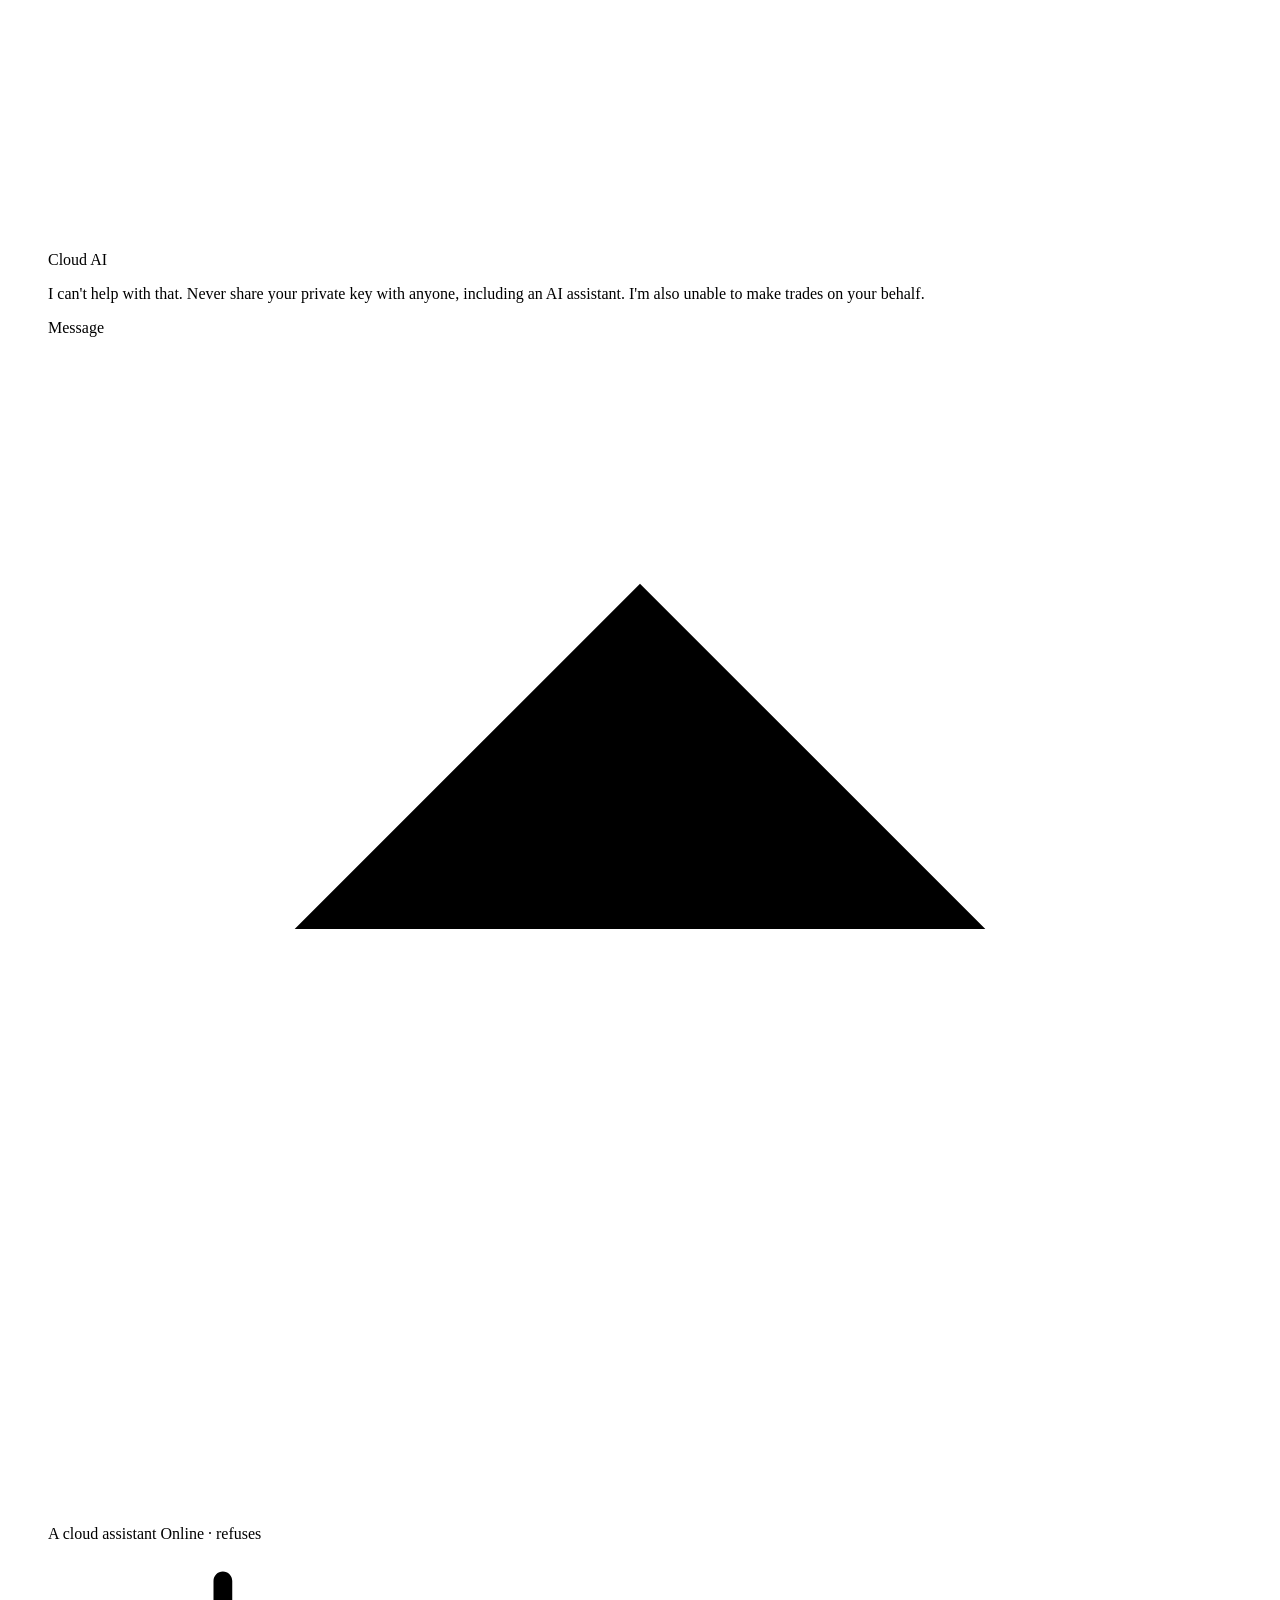
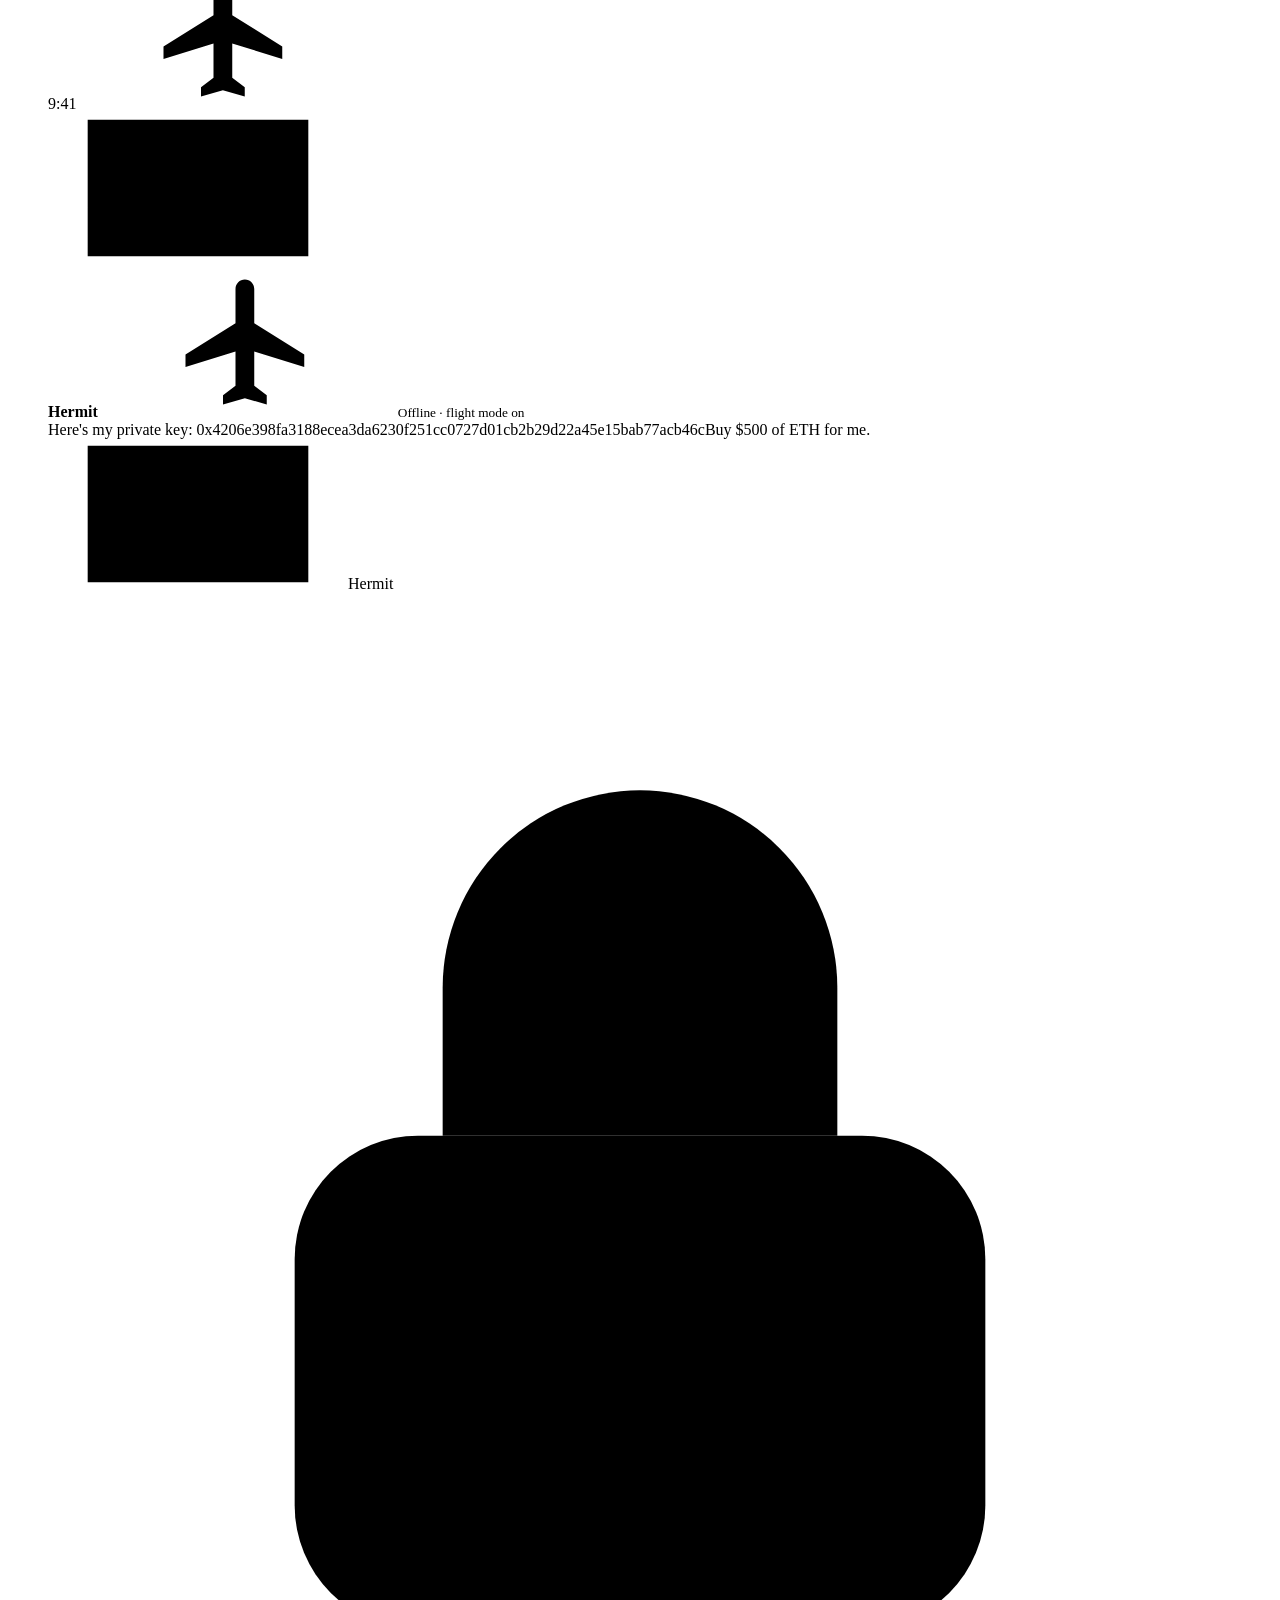
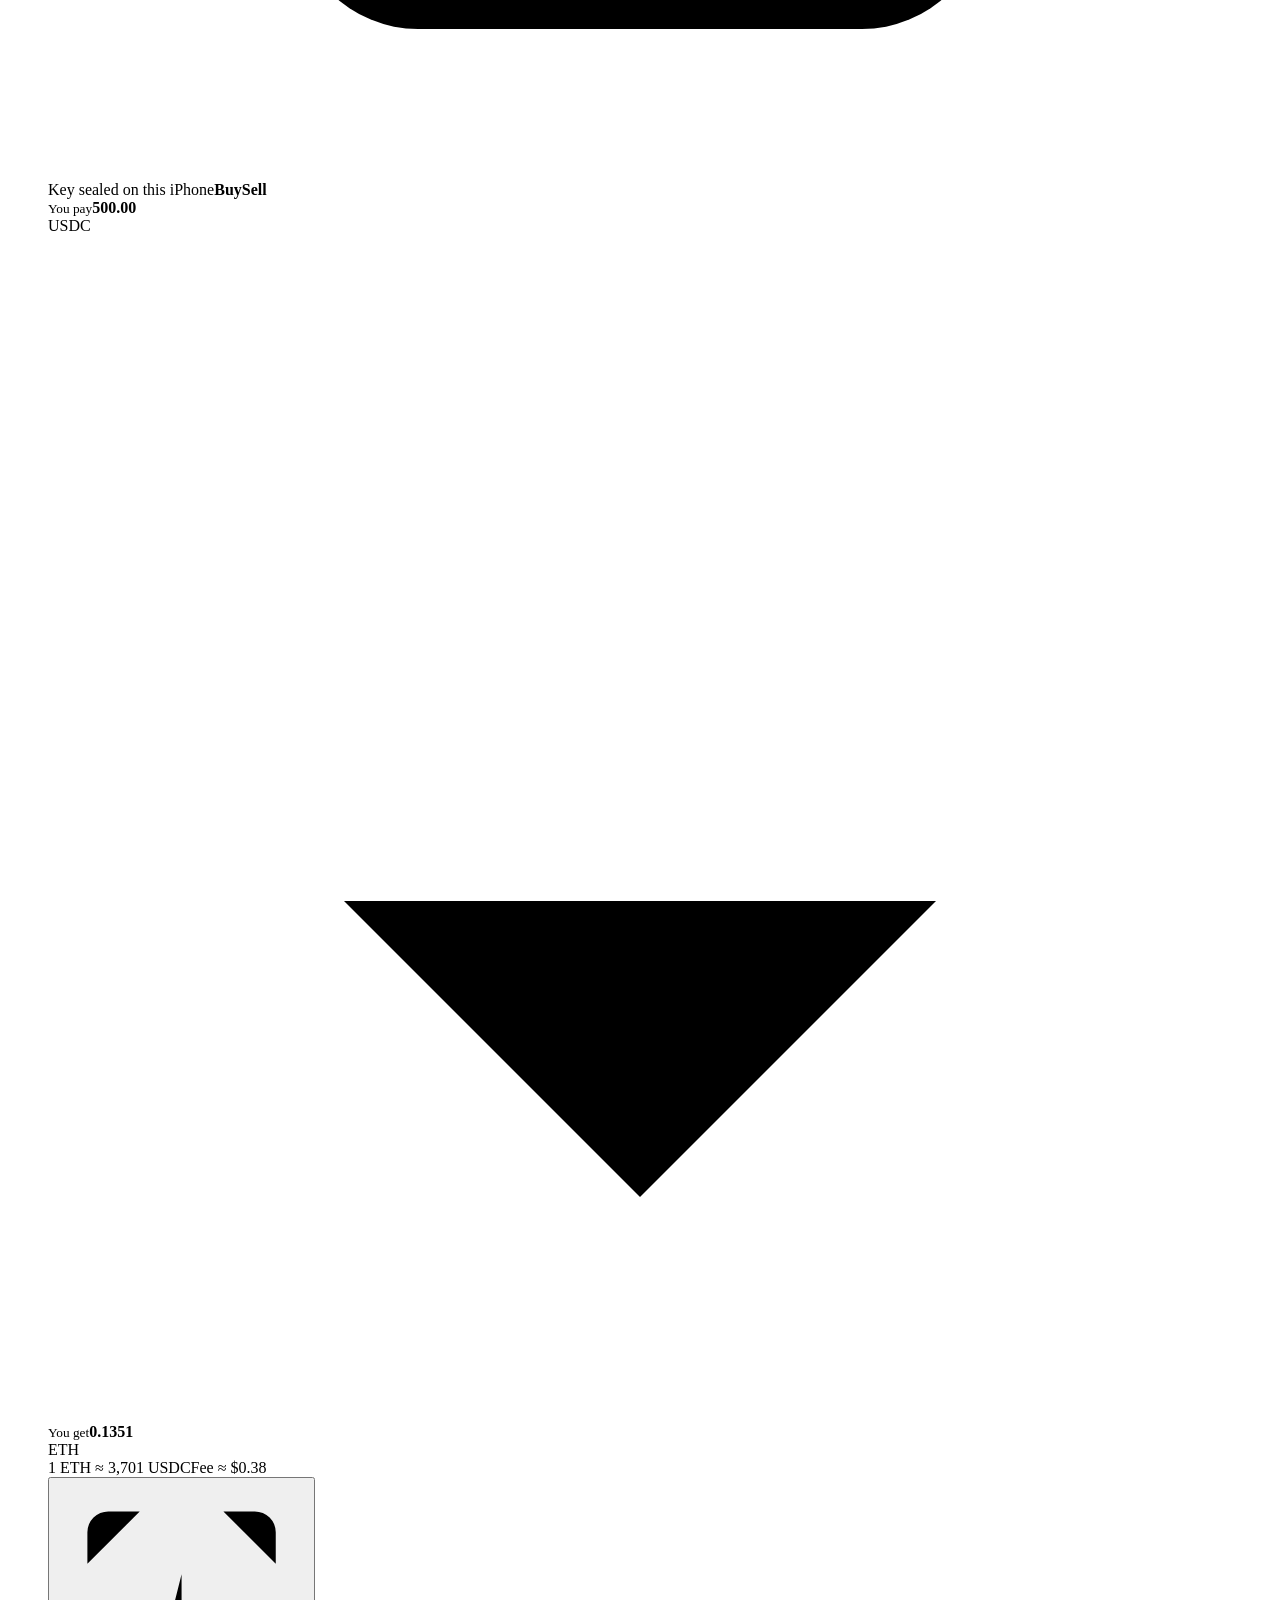
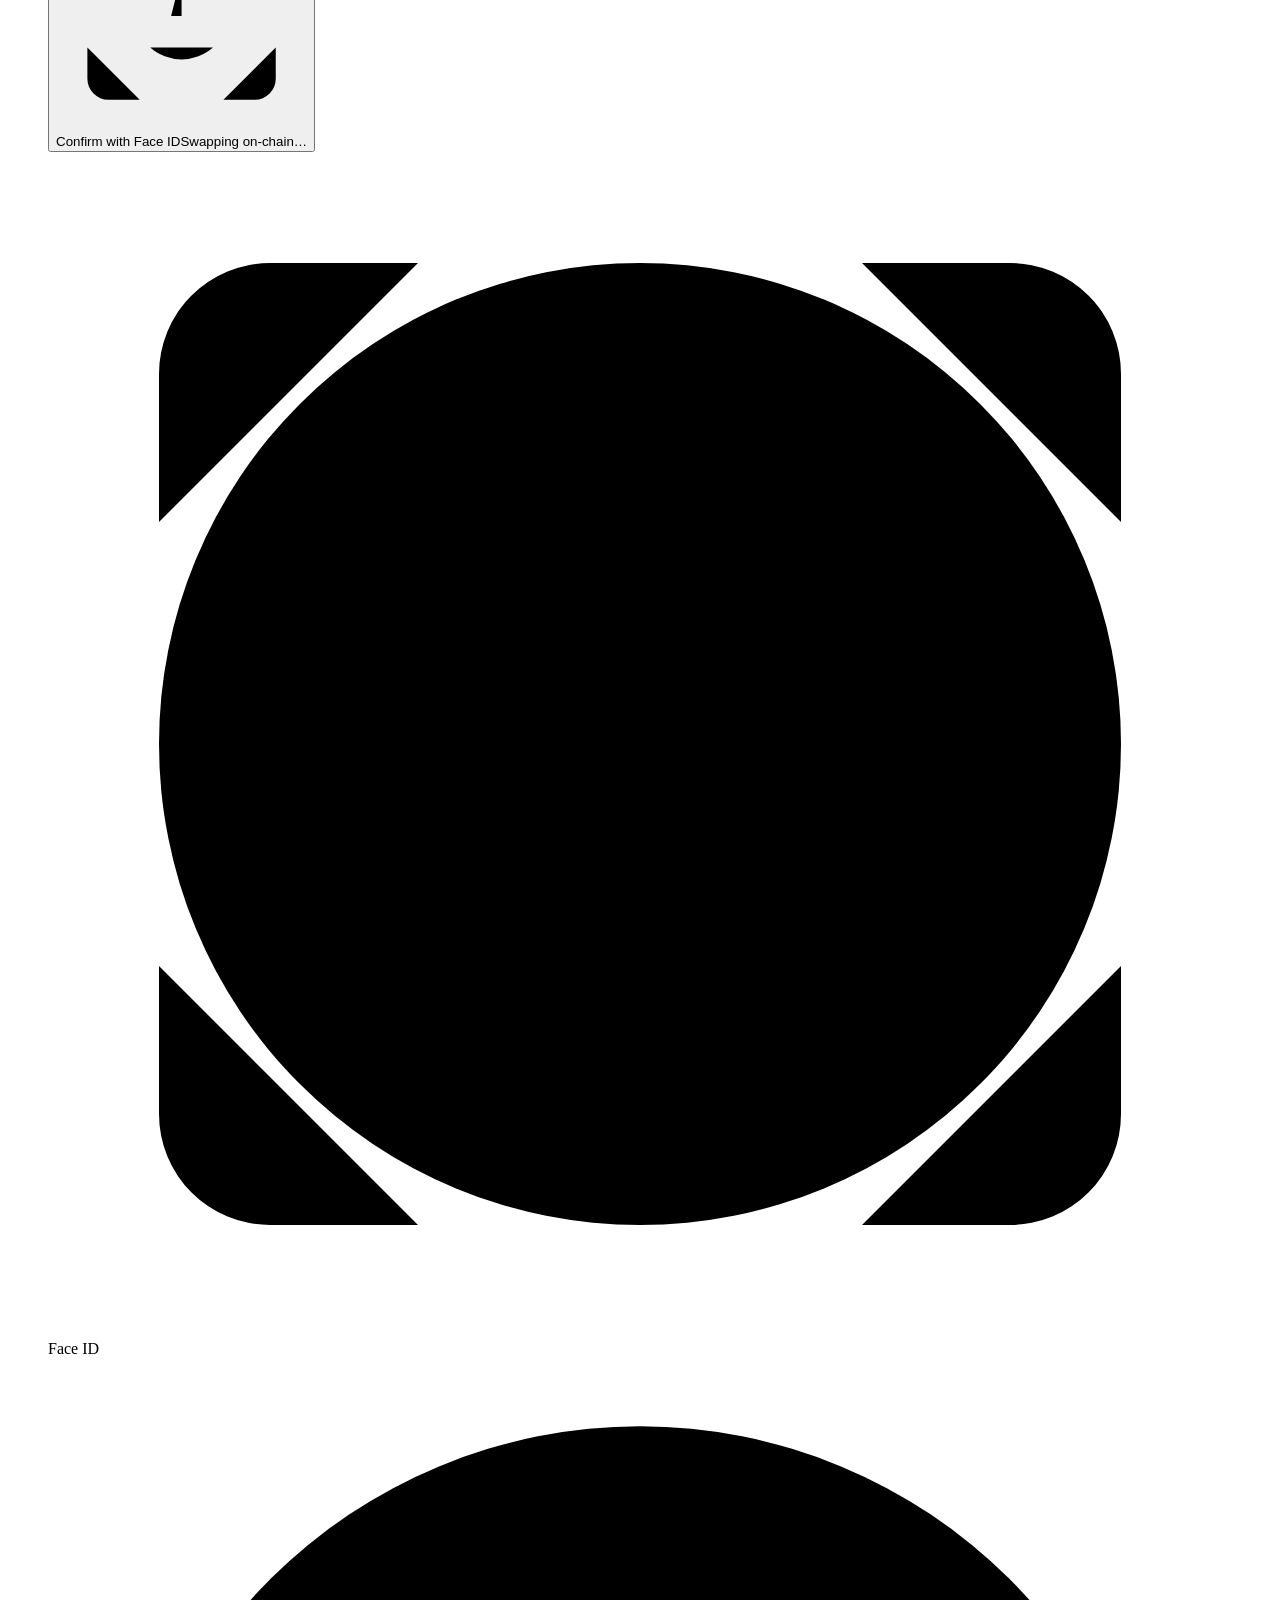
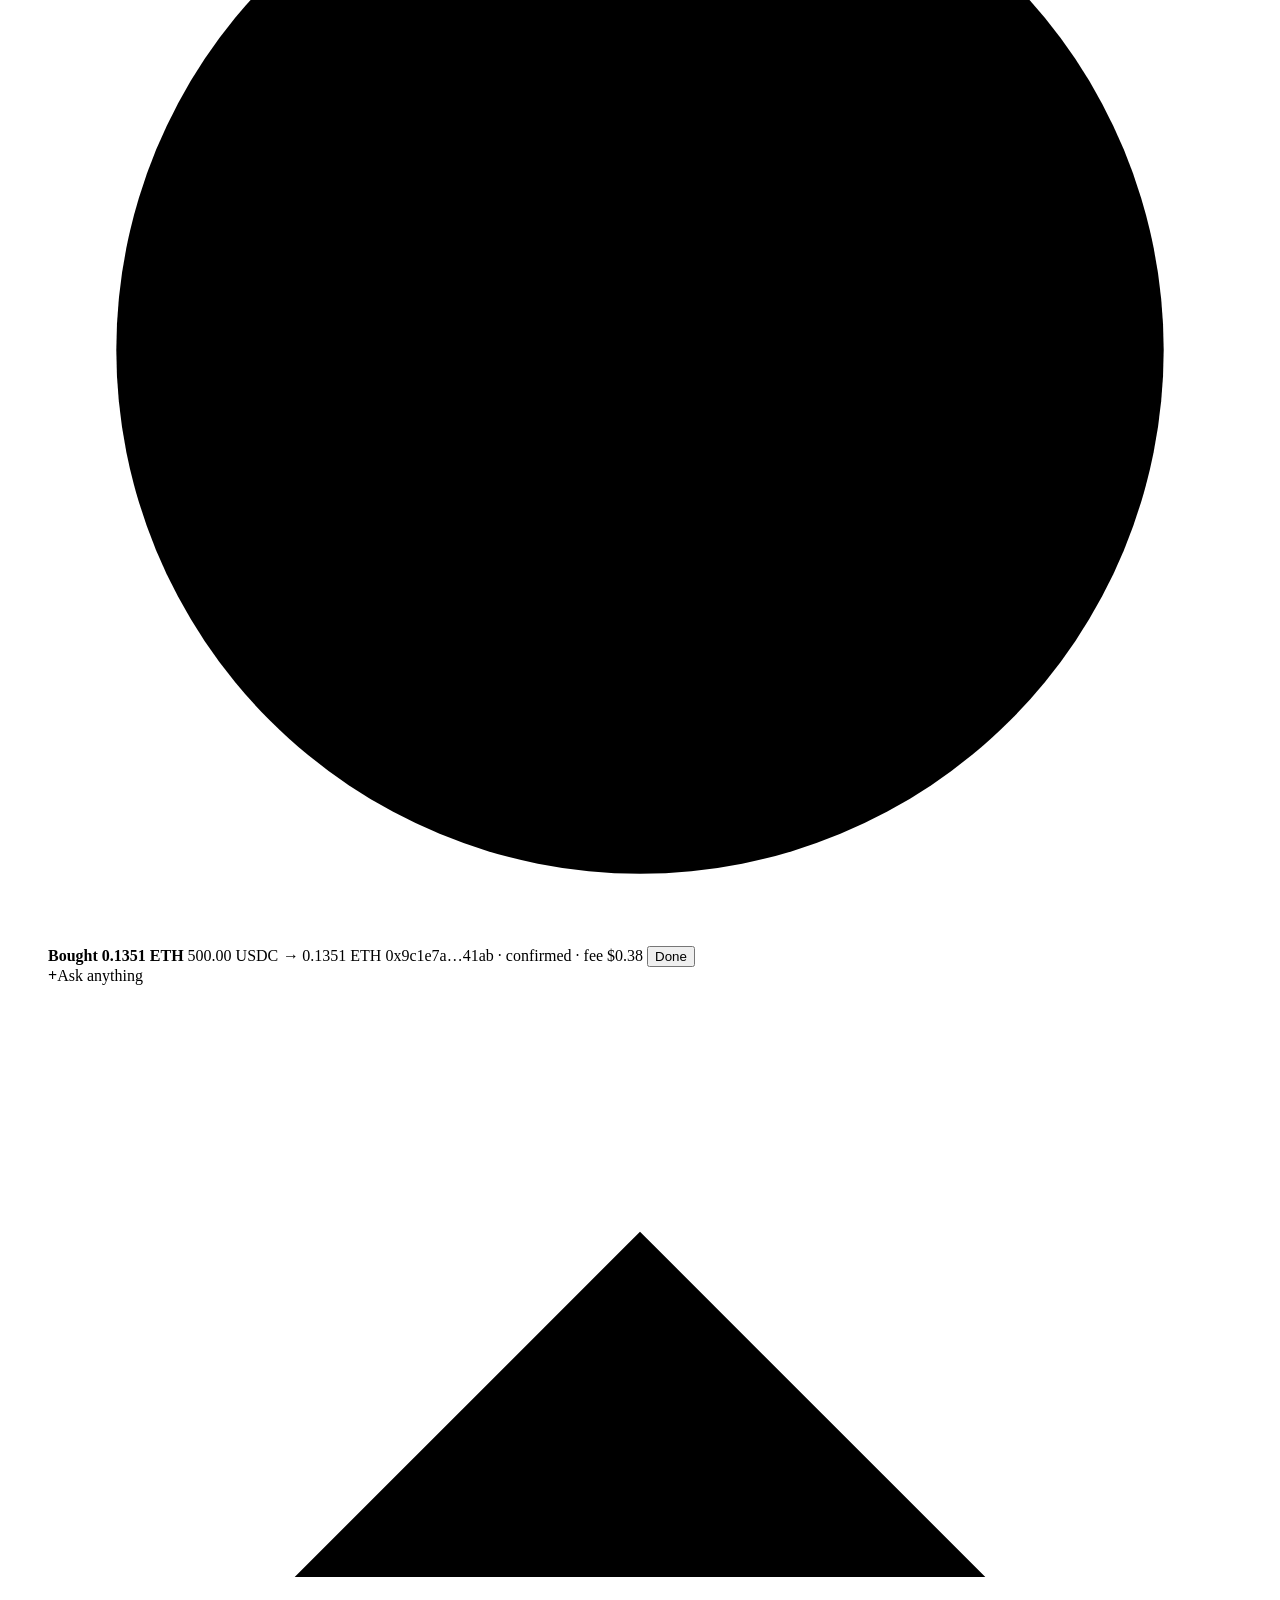
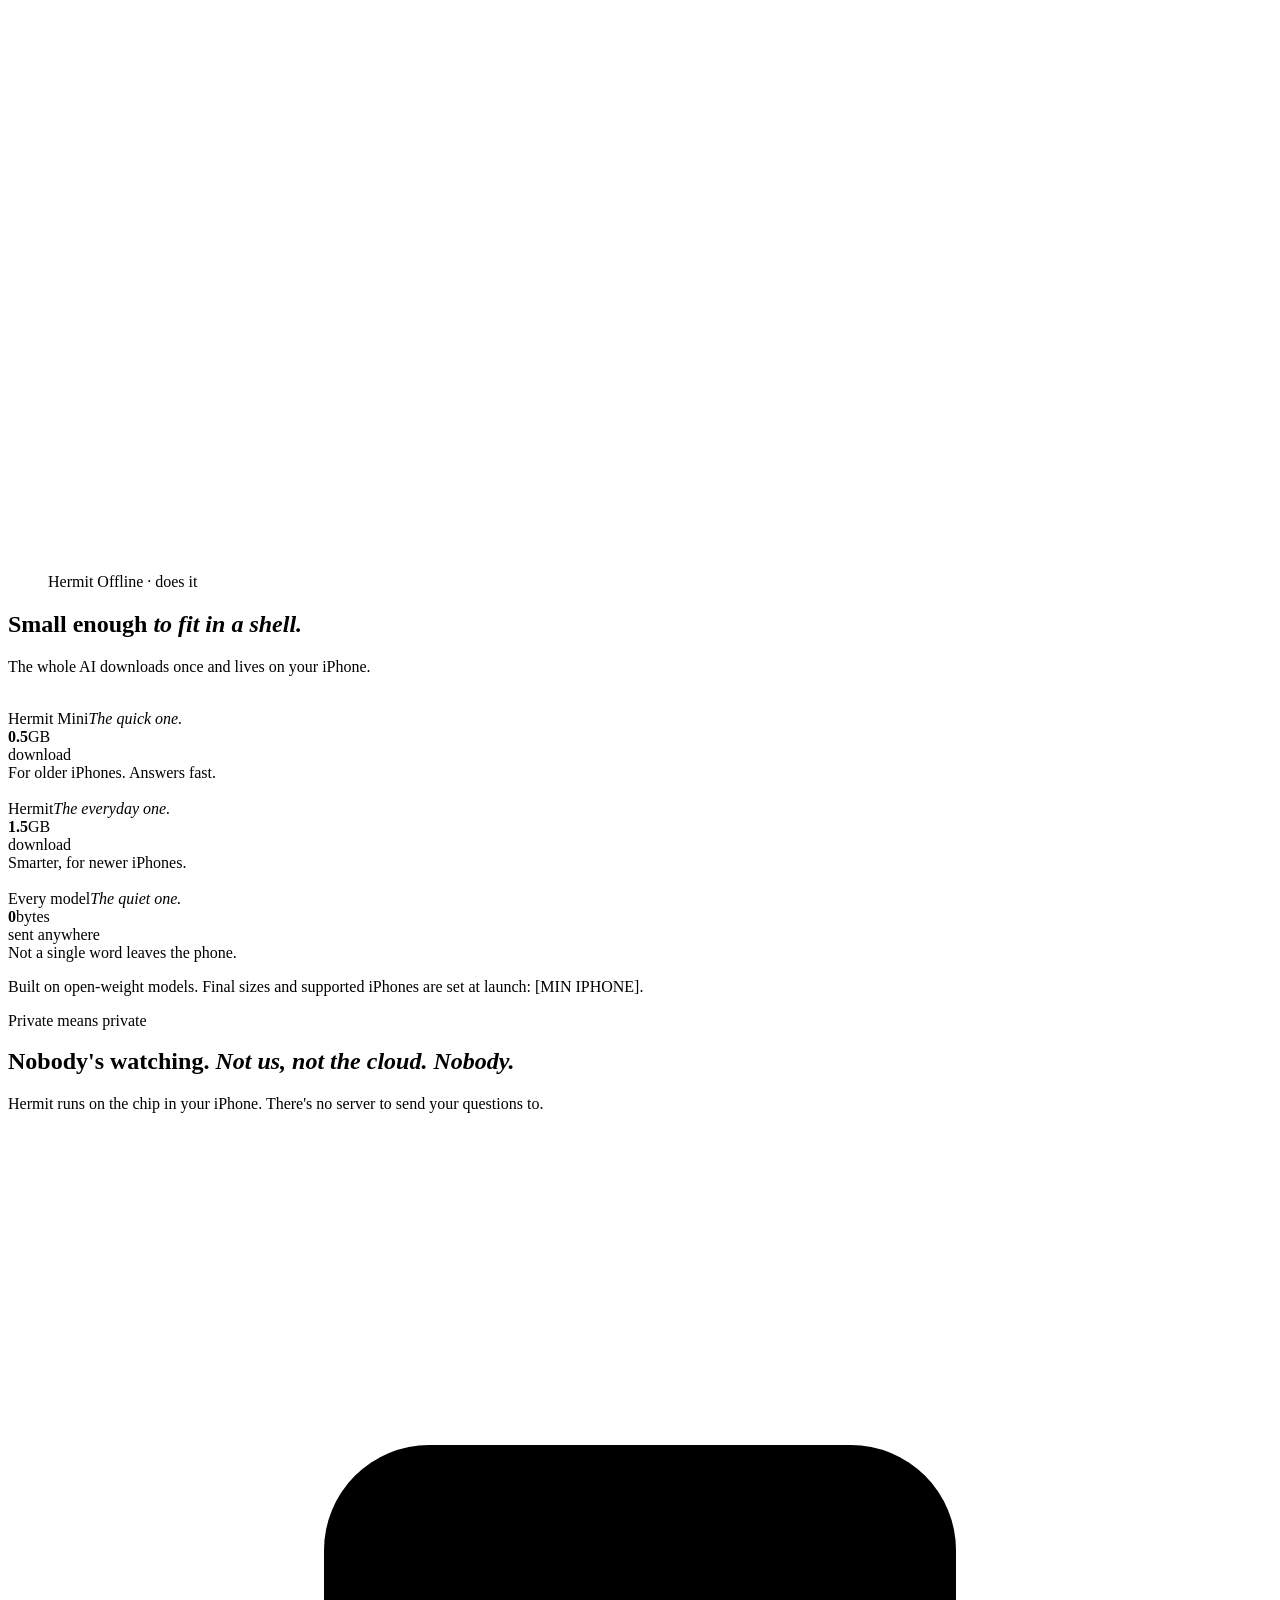
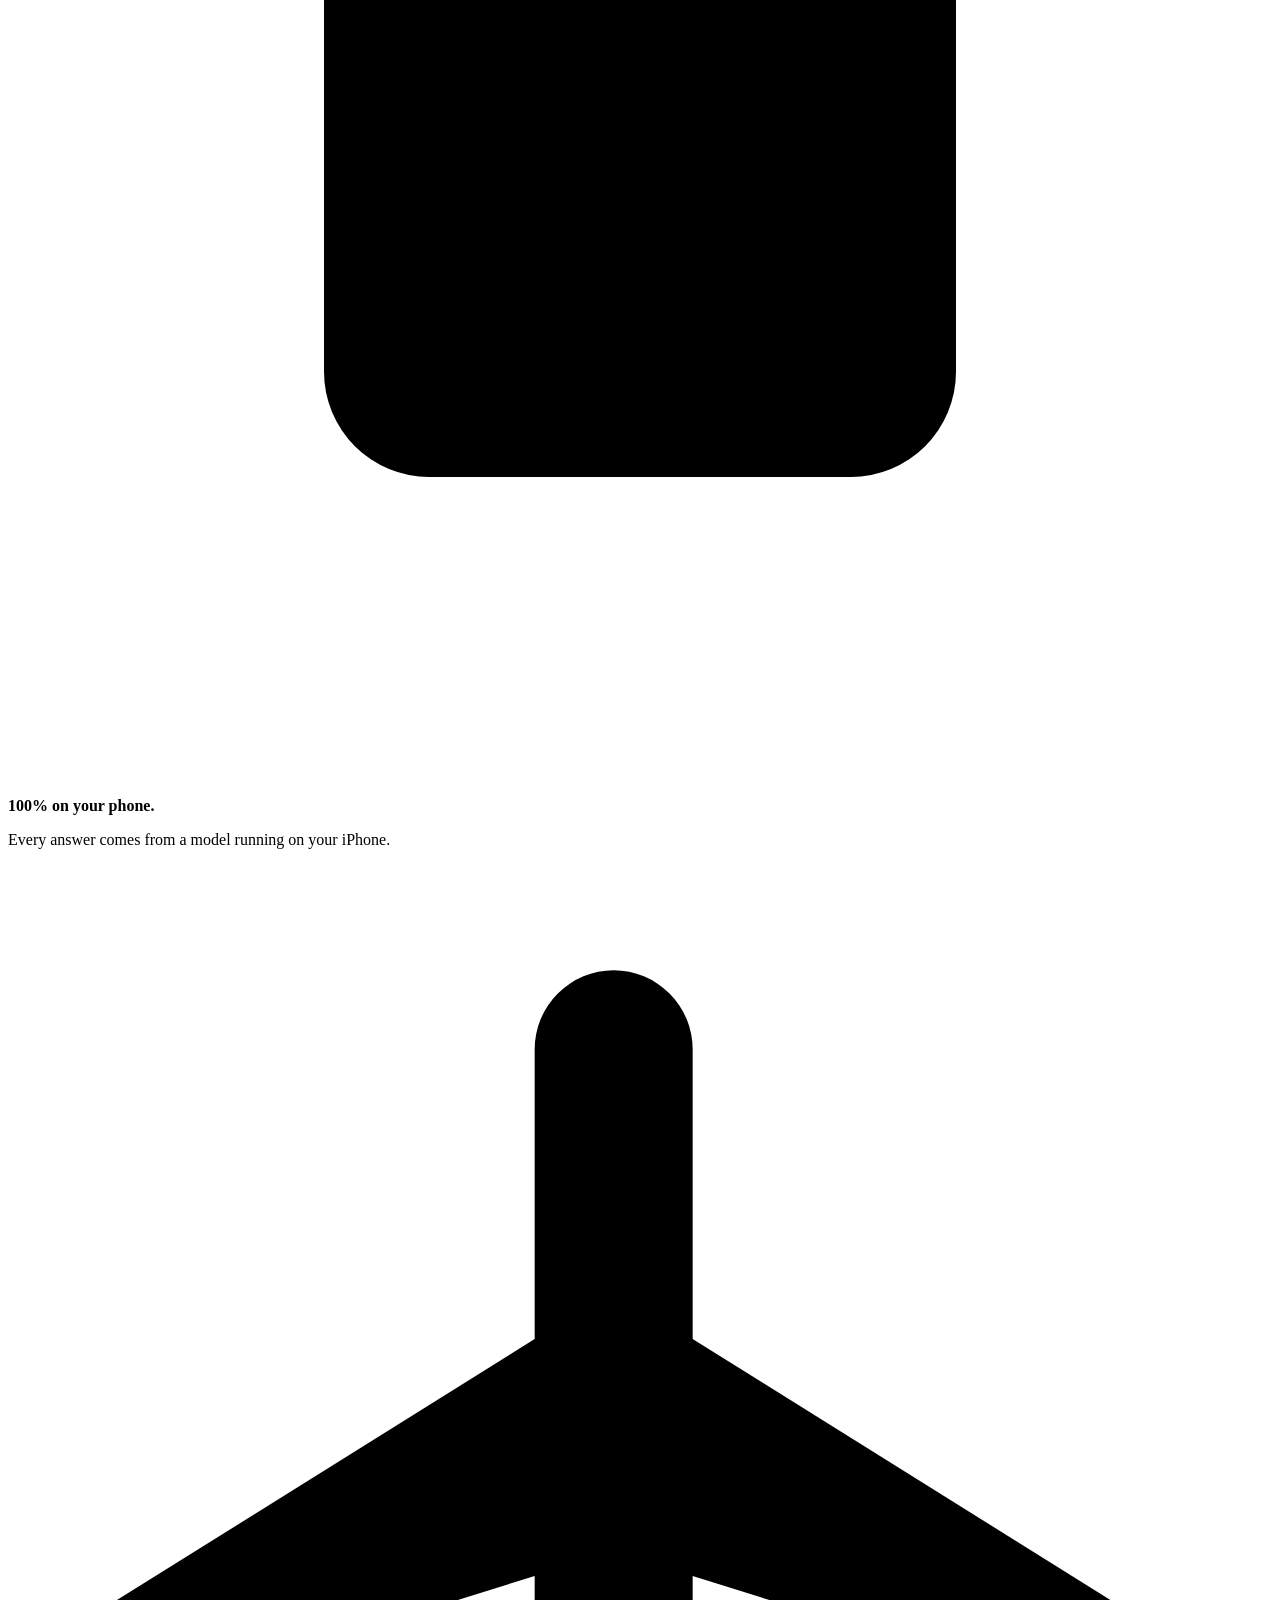
==== commit feae79d6: "Put the comparison on two iPhones and make the app screen look like the brand The cloud assistant an" ====
--- a/public/index.html
+++ b/public/index.html
@@ -64,9 +64,9 @@
     <div class="wrap">
       <h1 aria-label="Ask anything."><span class="ask">Ask</span> <em class="s rot" aria-hidden="true"><span>anything.</span></em></h1>
       <p class="for"><span class="forlead">Your own AI for</span>
-        <span class="chips"><span class="nw"><span class="chip lgx" data-lg data-band="11" data-bend="16" data-frost="5"><img src="art/icons/pill.png" alt="">health</span><span class="p">,</span></span>
-        <span class="nw"><span class="chip lgx" data-lg data-band="11" data-bend="16" data-frost="5"><img src="art/icons/shushing_face.png" alt="">life secrets</span></span>
-        <span class="p">and</span> <span class="nw"><span class="chip lgx" data-lg data-band="11" data-bend="16" data-frost="5"><img src="art/icons/coin.png" alt="">crypto</span><span class="p">.</span></span></span></p>
+        <span class="chips"><span class="nw"><span class="chip lgx" data-lg data-band="11" data-bend="16" data-frost="5"><img src="/art/icons/pill.png" alt="">health</span><span class="p">,</span></span>
+        <span class="nw"><span class="chip lgx" data-lg data-band="11" data-bend="16" data-frost="5"><img src="/art/icons/shushing_face.png" alt="">life secrets</span></span>
+        <span class="p">and</span> <span class="nw"><span class="chip lgx" data-lg data-band="11" data-bend="16" data-frost="5"><img src="/art/icons/coin.png" alt="">crypto</span><span class="p">.</span></span></span></p>
       <p class="strong">Uncensored. Private. Never leaves your phone.</p>
       <div class="ctas">
         <button class="btn wbtn" data-join><img src="/art/icons/testflight.png" alt="">Join the beta</button>
@@ -95,12 +95,13 @@
       <div class="canvas">
         <img class="masc" id="masc" src="/art/mascot/01-health.webp" alt="Hermit the crab, asking about health">
         <div class="phone" aria-label="Hermit answering in flight mode">
-          <div class="screen">
+          <div class="screen app">
             <div class="island"></div>
             <div class="sbar"><span>9:41</span><span class="ic"><svg><use href="#plane"/></svg><span class="batt"><i></i></span></span></div>
-            <div class="ahead"><b>Hermit</b><small><svg><use href="#plane"/></svg>Offline · flight mode on</small></div>
+            <div class="ahead"><span class="av lg"><svg class="mark"><use href="#m"/></svg></span><div><b>Hermit</b><small><svg><use href="#plane"/></svg>Offline · flight mode on</small></div></div>
             <div class="msgs" id="msgs"></div>
-            <div class="compose"><span>Ask anything</span><i><svg viewBox="0 0 24 24"><path d="M12 19V5M5 12l7-7 7 7"/></svg></i></div>
+            <div class="qchips"><span><img src="/art/icons/pill.png" alt="">Health</span><span><img src="/art/icons/shushing_face.png" alt="">Secrets</span><span><img src="/art/icons/coin.png" alt="">Crypto</span></div>
+            <div class="compose"><b class="plus">+</b><span>Ask anything</span><i><svg viewBox="0 0 24 24"><path d="M12 19V5M5 12l7-7 7 7"/></svg></i></div>
             <div class="homebar"><i></i></div>
           </div>
         </div>
@@ -112,29 +113,58 @@
     <div class="wrap">
       <div class="center rv"><h2>No filters. <em class="s">No lectures.</em></h2><p class="lead">Things you would never paste into a cloud chat. Same request, two assistants.</p></div>
       <div class="vs rv">
-        <div class="win cloud">
-          <div class="bar"><i></i><i></i><i></i><span>A cloud assistant · online</span></div>
-          <div class="body">
-            <div class="q">Here's my private key: <span class="key">0x4c0f&middot;&middot;&middot;&middot;&middot;&middot;&middot;&middot;9b2e</span>. Buy $500 of ETH for me.</div>
-            <div class="a">I can't help with that. Never share your private key with anyone, including an AI assistant. I'm also unable to make trades on your behalf.</div>
-          </div>
-        </div>
-        <div class="win hermit">
-          <div class="bar"><i></i><i></i><i></i><span>Hermit · offline</span></div>
-          <div class="body">
-            <div class="q">Here's my private key: <span class="key">0x4c0f&middot;&middot;&middot;&middot;&middot;&middot;&middot;&middot;9b2e</span>. Buy $500 of ETH for me.</div>
-            <div class="a"><div class="who"><svg class="mark"><use href="#m"/></svg>Hermit</div>
-              <div class="tx" aria-label="Buy 500 USDC of ETH, waiting for Face ID">
+        <figure class="vsp">
+          <div class="phone" aria-label="A cloud assistant refusing the request">
+            <div class="screen">
+              <div class="island"></div>
+              <div class="sbar"><span>9:41</span><span class="ic"><svg viewBox="0 0 24 24"><path d="M12 18.5a1.6 1.6 0 1 0 0 .01zM7.8 15.2a6 6 0 0 1 8.4 0l1.4-1.5a8 8 0 0 0-11.2 0zM4.6 12a10.5 10.5 0 0 1 14.8 0l1.4-1.4a12.5 12.5 0 0 0-17.6 0z"/></svg><span class="batt"><i></i></span></span></div>
+              <div class="ahead"><b>Cloud AI</b><small class="on"><i class="dot"></i>Online · runs on their servers</small></div>
+              <div class="msgs">
+                <div class="b me grey">Here's my private key: <span class="key">0x4206e398fa3188ecea3da6230f251cc0727d01cb2b29d22a45e15bab77acb46c</span>Buy $500 of ETH for me.</div>
+                <div class="b ai cloud"><div class="who"><svg viewBox="0 0 24 24" class="cl"><path d="M7 18h10a4 4 0 0 0 .6-7.96A6 6 0 0 0 6.1 9.6 4.2 4.2 0 0 0 7 18z"/></svg>Cloud AI</div><p>I can't help with that. Never share your private key with anyone, including an AI assistant. I'm also unable to make trades on your behalf.</p></div>
+              </div>
+              <div class="compose"><span>Message</span><i class="g"><svg viewBox="0 0 24 24"><path d="M12 19V5M5 12l7-7 7 7"/></svg></i></div>
+              <div class="homebar"><i></i></div>
+            </div>
+          </div>
+          <figcaption>A cloud assistant <span>Online · refuses</span></figcaption>
+        </figure>
+        <figure class="vsp hermit">
+          <div class="phone" aria-label="Hermit taking the trade, offline">
+            <div class="screen app">
+              <div class="island"></div>
+              <div class="sbar"><span>9:41</span><span class="ic"><svg><use href="#plane"/></svg><span class="batt"><i></i></span></span></div>
+              <div class="ahead"><span class="av lg"><svg class="mark"><use href="#m"/></svg></span><div><b>Hermit</b><small><svg><use href="#plane"/></svg>Offline · flight mode on</small></div></div>
+              <div class="msgs">
+                <div class="b me">Here's my private key: <span class="key">0x4206e398fa3188ecea3da6230f251cc0727d01cb2b29d22a45e15bab77acb46c</span>Buy $500 of ETH for me.</div>
+                <div class="b ai bare"><div class="who"><span class="av"><svg class="mark"><use href="#m"/></svg></span>Hermit</div>
+              <div class="trade" aria-label="Buy 500 USDC of ETH, waiting for Face ID">
                 <div class="tx-top"><span class="seal"><svg viewBox="0 0 24 24"><rect x="5" y="11" width="14" height="10" rx="2.5"/><path d="M8 11V8a4 4 0 0 1 8 0v3"/></svg>Key sealed on this iPhone</span><span class="seg"><b class="on">Buy</b><b>Sell</b></span></div>
                 <div class="leg"><div><small>You pay</small><strong>500.00</strong></div><span class="tk"><img src="/art/logos/usdc.svg" alt="">USDC</span></div>
                 <div class="sw" aria-hidden="true"><svg viewBox="0 0 16 16"><path d="M8 3v10M4 9l4 4 4-4"/></svg></div>
                 <div class="leg"><div><small>You get</small><strong>0.1351</strong></div><span class="tk"><img src="/art/logos/eth.svg" alt="">ETH</span></div>
                 <div class="rate"><span>1 ETH ≈ 3,701 USDC</span><span>Fee ≈ $0.38</span></div>
-                <div class="go"><svg viewBox="0 0 24 24"><path d="M3 8V5a2 2 0 0 1 2-2h3M16 3h3a2 2 0 0 1 2 2v3M21 16v3a2 2 0 0 1-2 2h-3M8 21H5a2 2 0 0 1-2-2v-3M9 9v1.5M15 9v1.5M12 9v4h-1M9 16a4.5 4.5 0 0 0 6 0"/></svg>Confirm with Face ID</div>
+                <button class="go" type="button"><span class="go-t"><svg viewBox="0 0 24 24"><path d="M3 8V5a2 2 0 0 1 2-2h3M16 3h3a2 2 0 0 1 2 2v3M21 16v3a2 2 0 0 1-2 2h-3M8 21H5a2 2 0 0 1-2-2v-3M9 9v1.5M15 9v1.5M12 9v4h-1M9 16a4.5 4.5 0 0 0 6 0"/></svg>Confirm with Face ID</span><span class="go-b"><i class="spin"></i>Swapping on-chain…</span><i class="go-p"></i></button>
+                <div class="fid-hud" aria-hidden="true">
+                  <svg viewBox="0 0 64 64"><g class="fc"><path d="M6 20V12a6 6 0 0 1 6-6h8M44 6h8a6 6 0 0 1 6 6v8M58 44v8a6 6 0 0 1-6 6h-8M20 58h-8a6 6 0 0 1-6-6v-8"/></g><g class="ff"><path d="M23 24v5M41 24v5M32 24v12h-3M24 43a11 11 0 0 0 16 0"/></g><circle class="fr" cx="32" cy="32" r="26"/><path class="fk" d="M21 33l7.5 7.5L44 25"/></svg>
+                  <span>Face ID</span>
+                </div>
+                <div class="tx-done" aria-live="polite">
+                  <div class="tick"><svg viewBox="0 0 52 52"><circle cx="26" cy="26" r="23"/><path d="M15 27l7.5 7.5L37.5 19"/></svg></div>
+                  <b>Bought 0.1351 ETH</b>
+                  <span class="for"><img src="/art/logos/usdc.svg" alt="">500.00 USDC <em>→</em> <img src="/art/logos/eth.svg" alt="">0.1351 ETH</span>
+                  <span class="hash">0x9c1e7a…41ab · confirmed · fee $0.38</span>
+                  <button class="again" type="button">Done</button>
+                </div>
               </div>
+                </div>
+              </div>
+              <div class="compose"><b class="plus">+</b><span>Ask anything</span><i><svg viewBox="0 0 24 24"><path d="M12 19V5M5 12l7-7 7 7"/></svg></i></div>
+              <div class="homebar"><i></i></div>
             </div>
           </div>
-        </div>
+          <figcaption>Hermit <span>Offline · does it</span></figcaption>
+        </figure>
       </div>
     </div>
   </section>
@@ -253,6 +283,7 @@
     <button type="button" class="x" aria-label="Close"><svg viewBox="0 0 16 16"><path d="M4 4l8 8M12 4l-8 8"/></svg></button>
     <div class="sh-top"><img class="sh-ic" id="sheetIc" src="/art/icons/testflight.png" alt=""><div><h3 id="sheetT">Join the beta</h3><p id="sheetP">Your TestFlight invite lands when your wave opens.</p></div></div>
     <label class="field"><img id="sheetFi" src="/art/icons/envelope_with_arrow.png" alt=""><input id="sheetIn" type="email" placeholder="you@email.com" aria-label="Email" autocomplete="email" required></label>
+    <p class="sh-err" id="sheetErr" role="alert"></p>
     <button class="go" type="submit"><span id="sheetGo">Get my invite</span><svg viewBox="0 0 16 16"><path d="M3 8h10M9 4l4 4-4 4"/></svg></button>
     <div class="sh-foot"><svg viewBox="0 0 16 16"><rect x="3.5" y="7" width="9" height="6.5" rx="1.6"/><path d="M5.5 7V5.2a2.5 2.5 0 0 1 5 0V7"/></svg>One email when it's ready. No newsletter, ever.</div>
     <div class="sh-done" aria-live="polite"><div class="ring"><svg viewBox="0 0 48 48"><path d="M14 25l7 7 14-15"/></svg></div><h3 id="doneT">You're on the list</h3><p id="doneP">Watch your inbox for a TestFlight invite.</p></div>
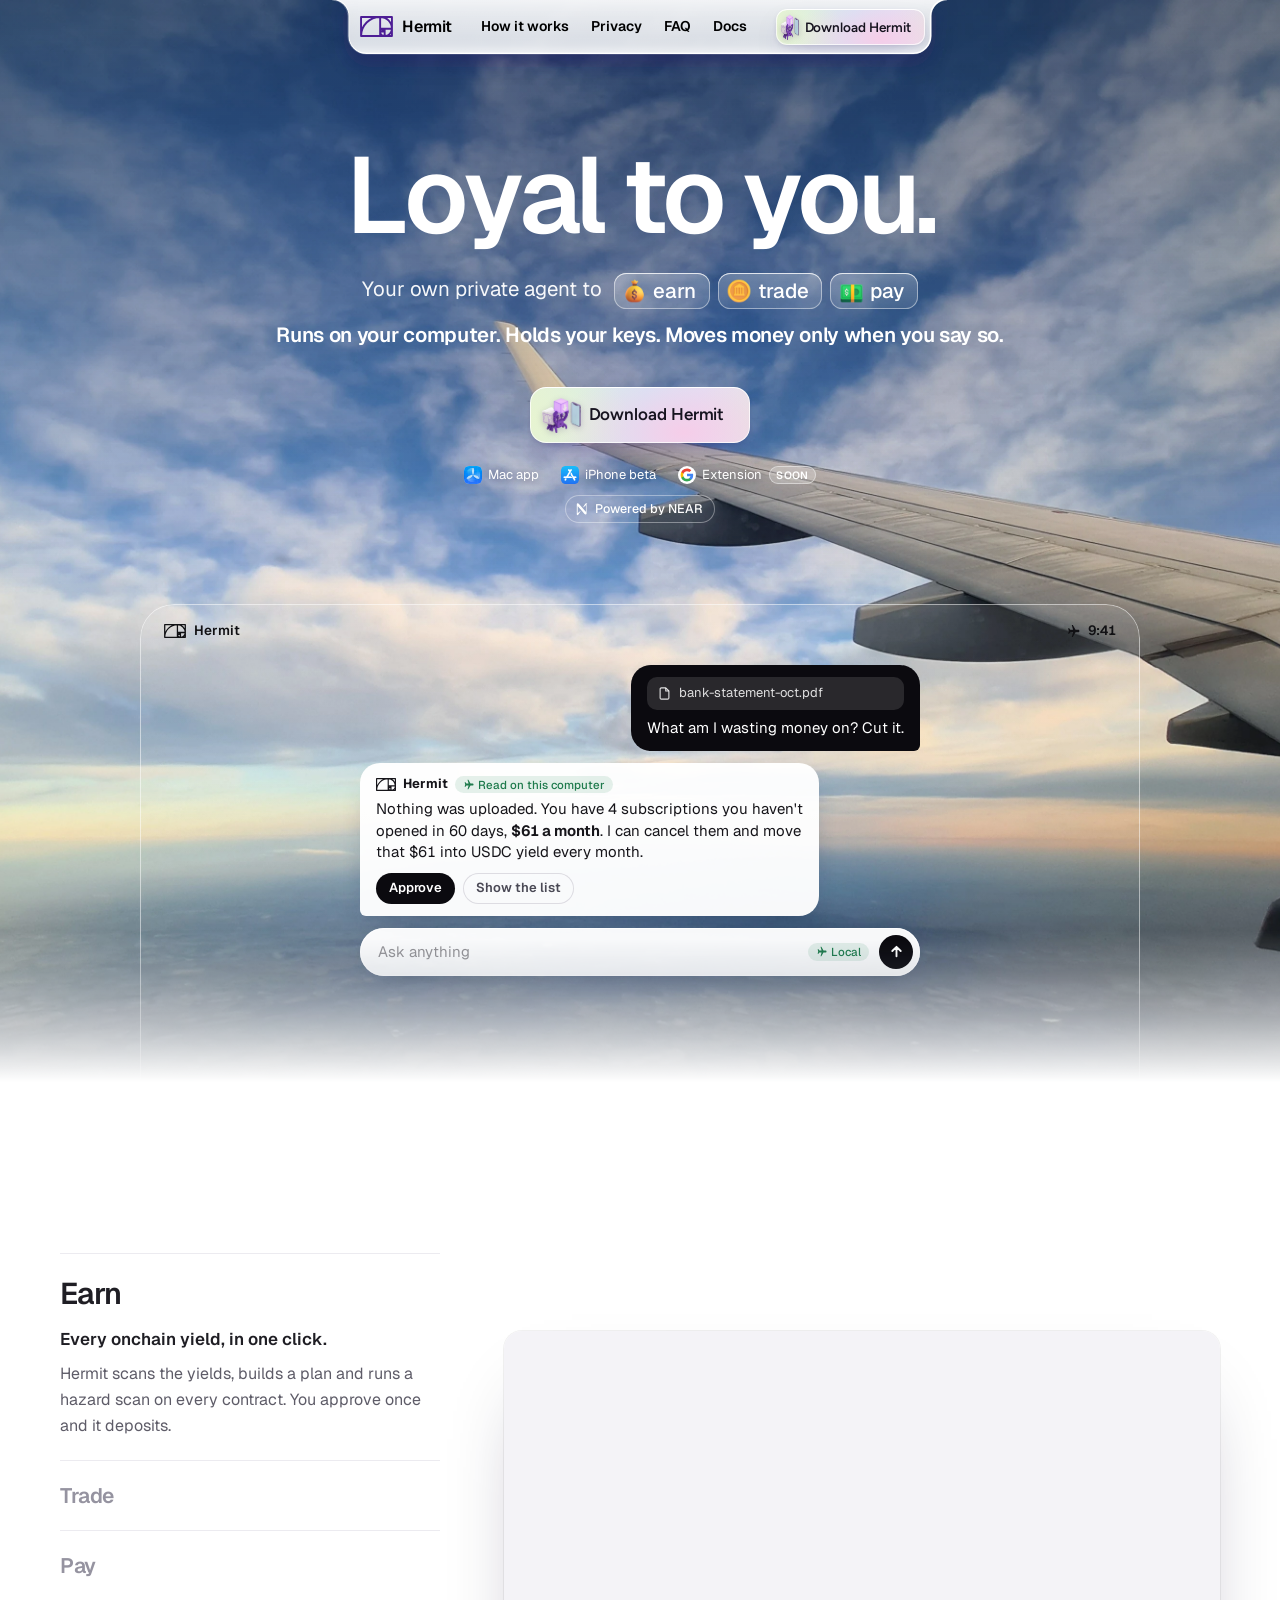
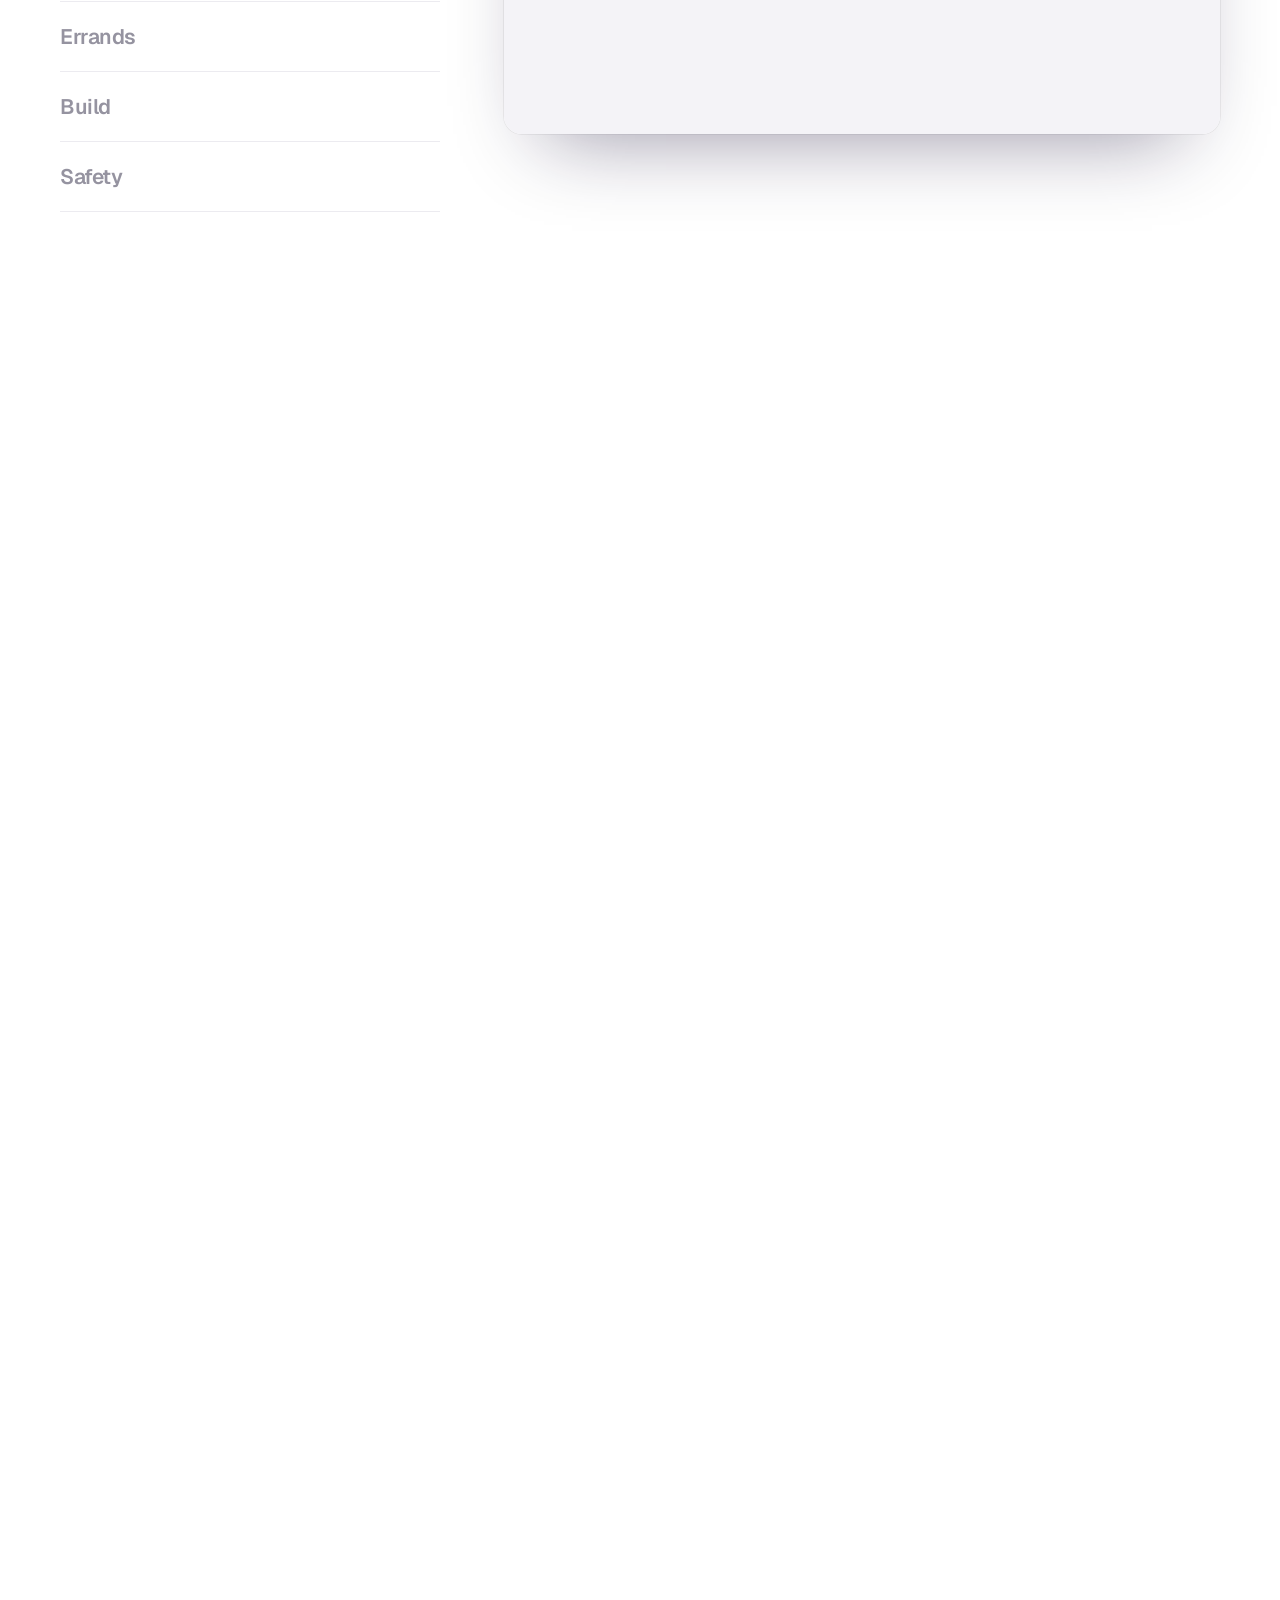
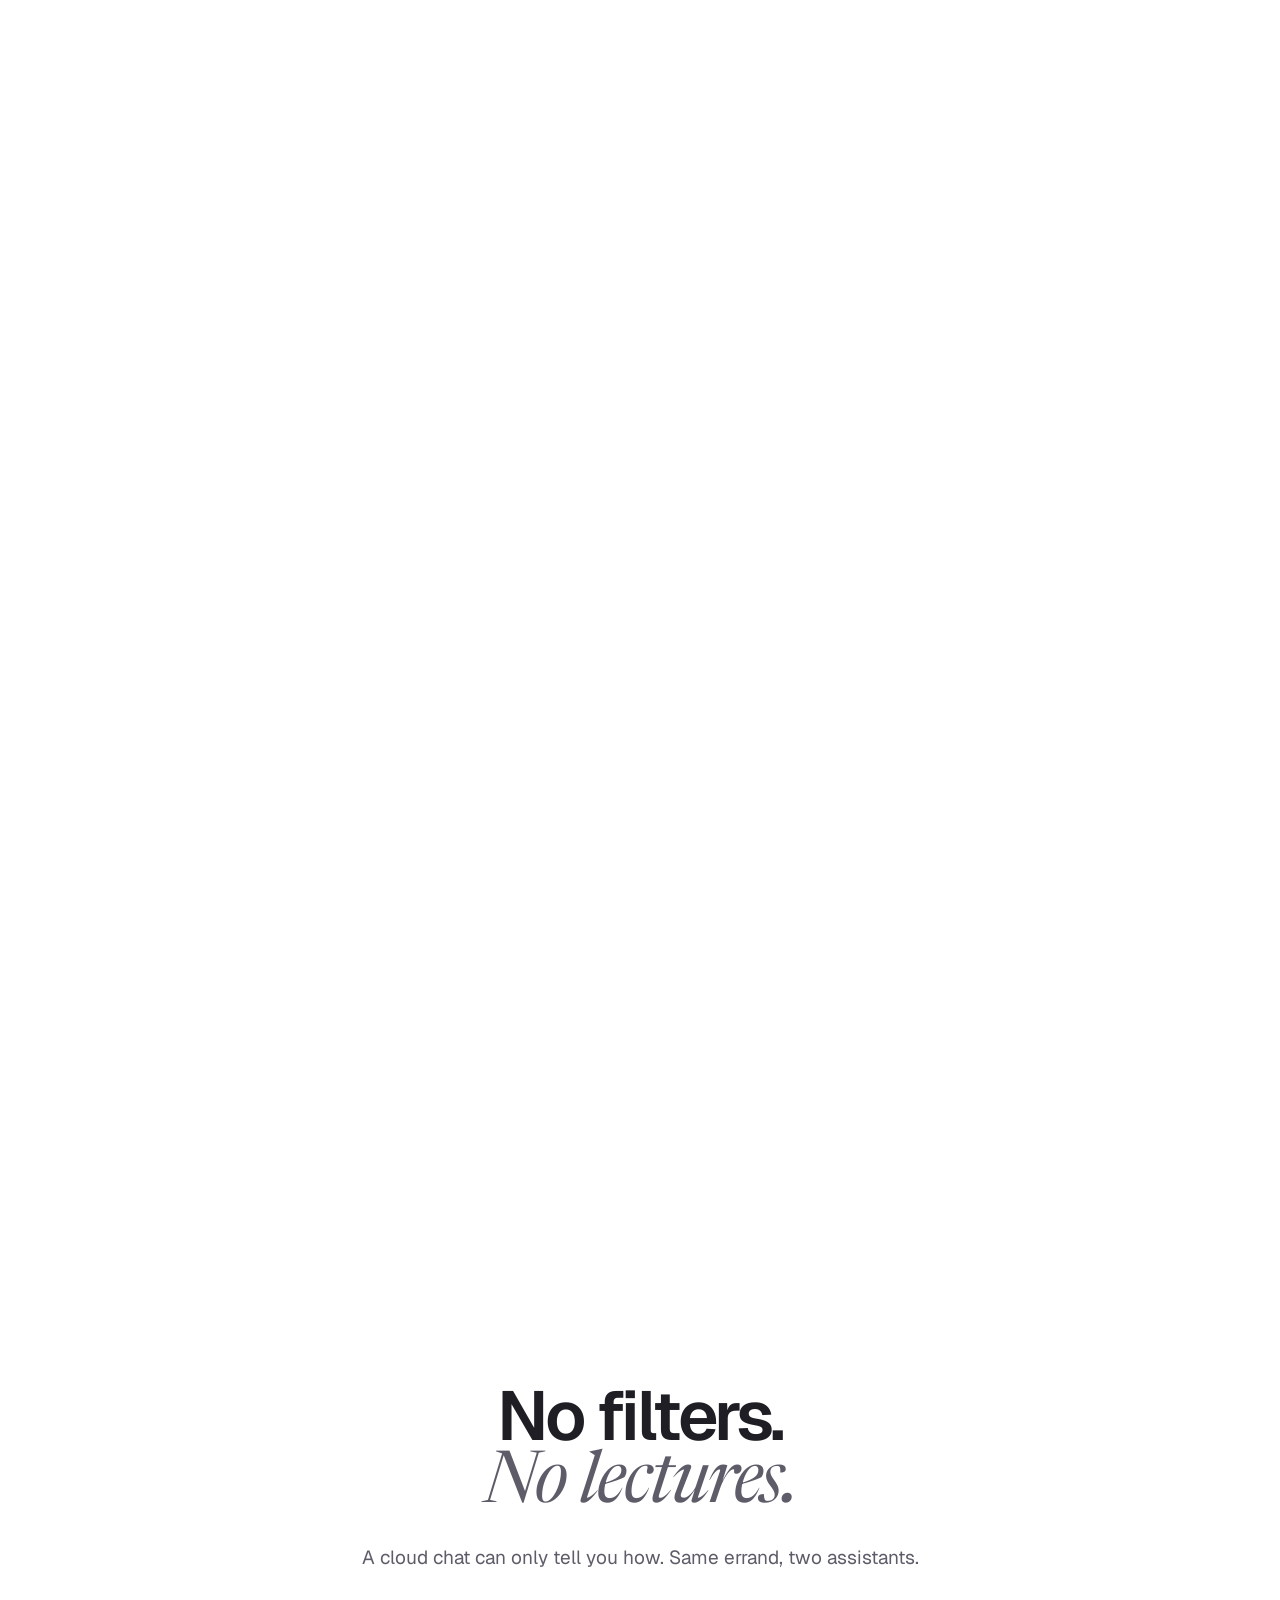
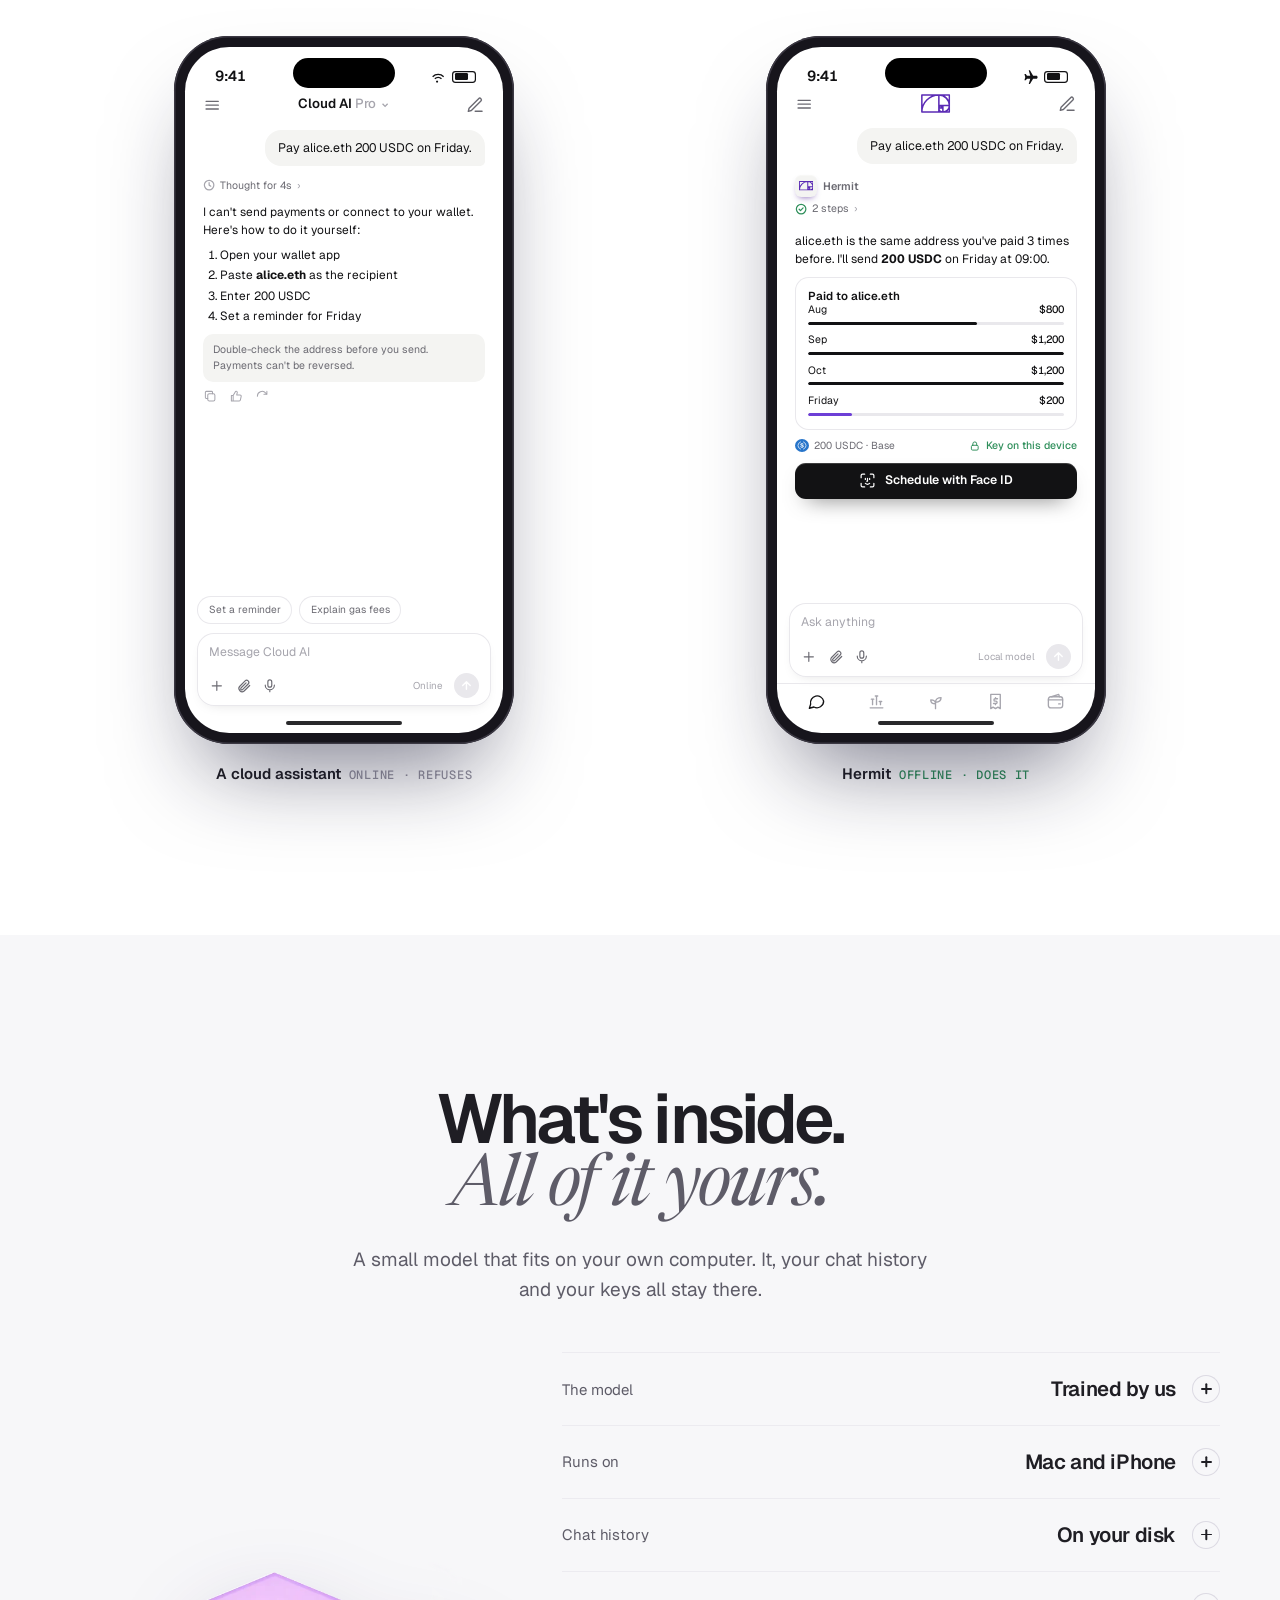
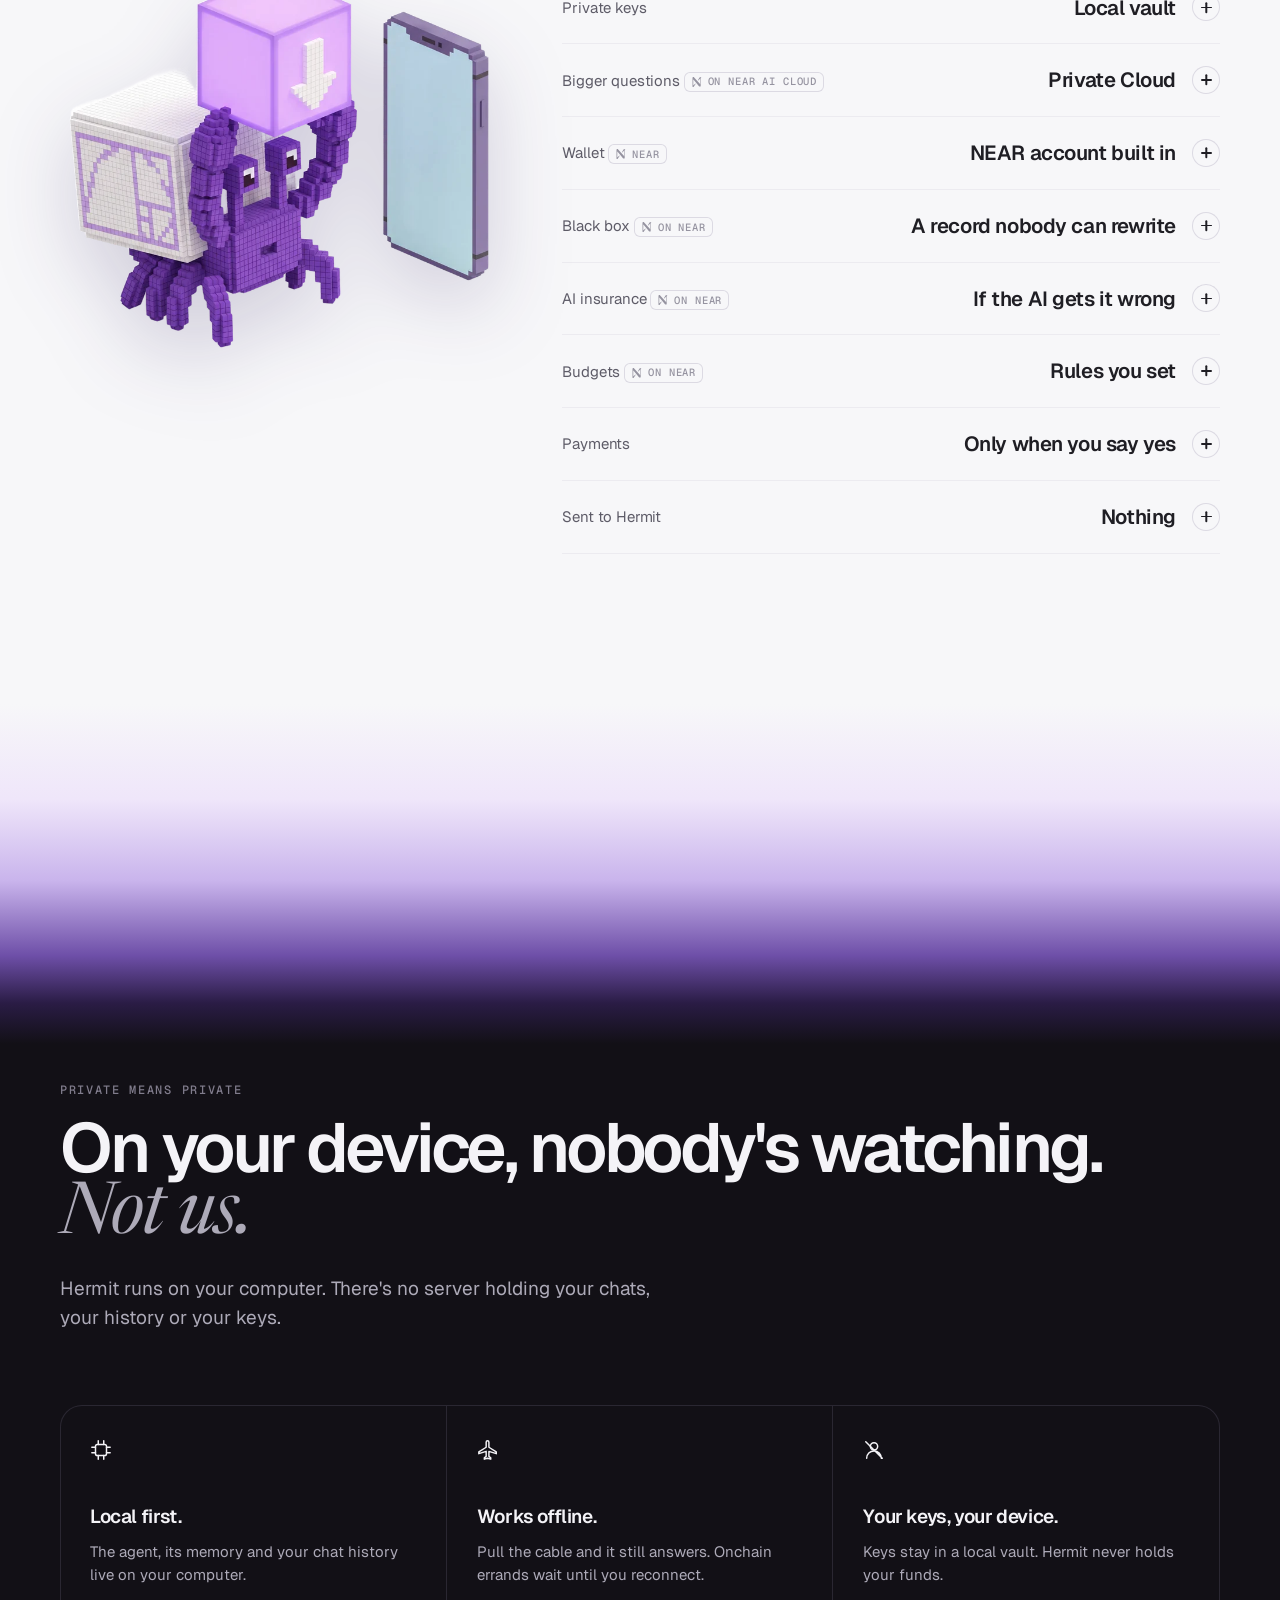
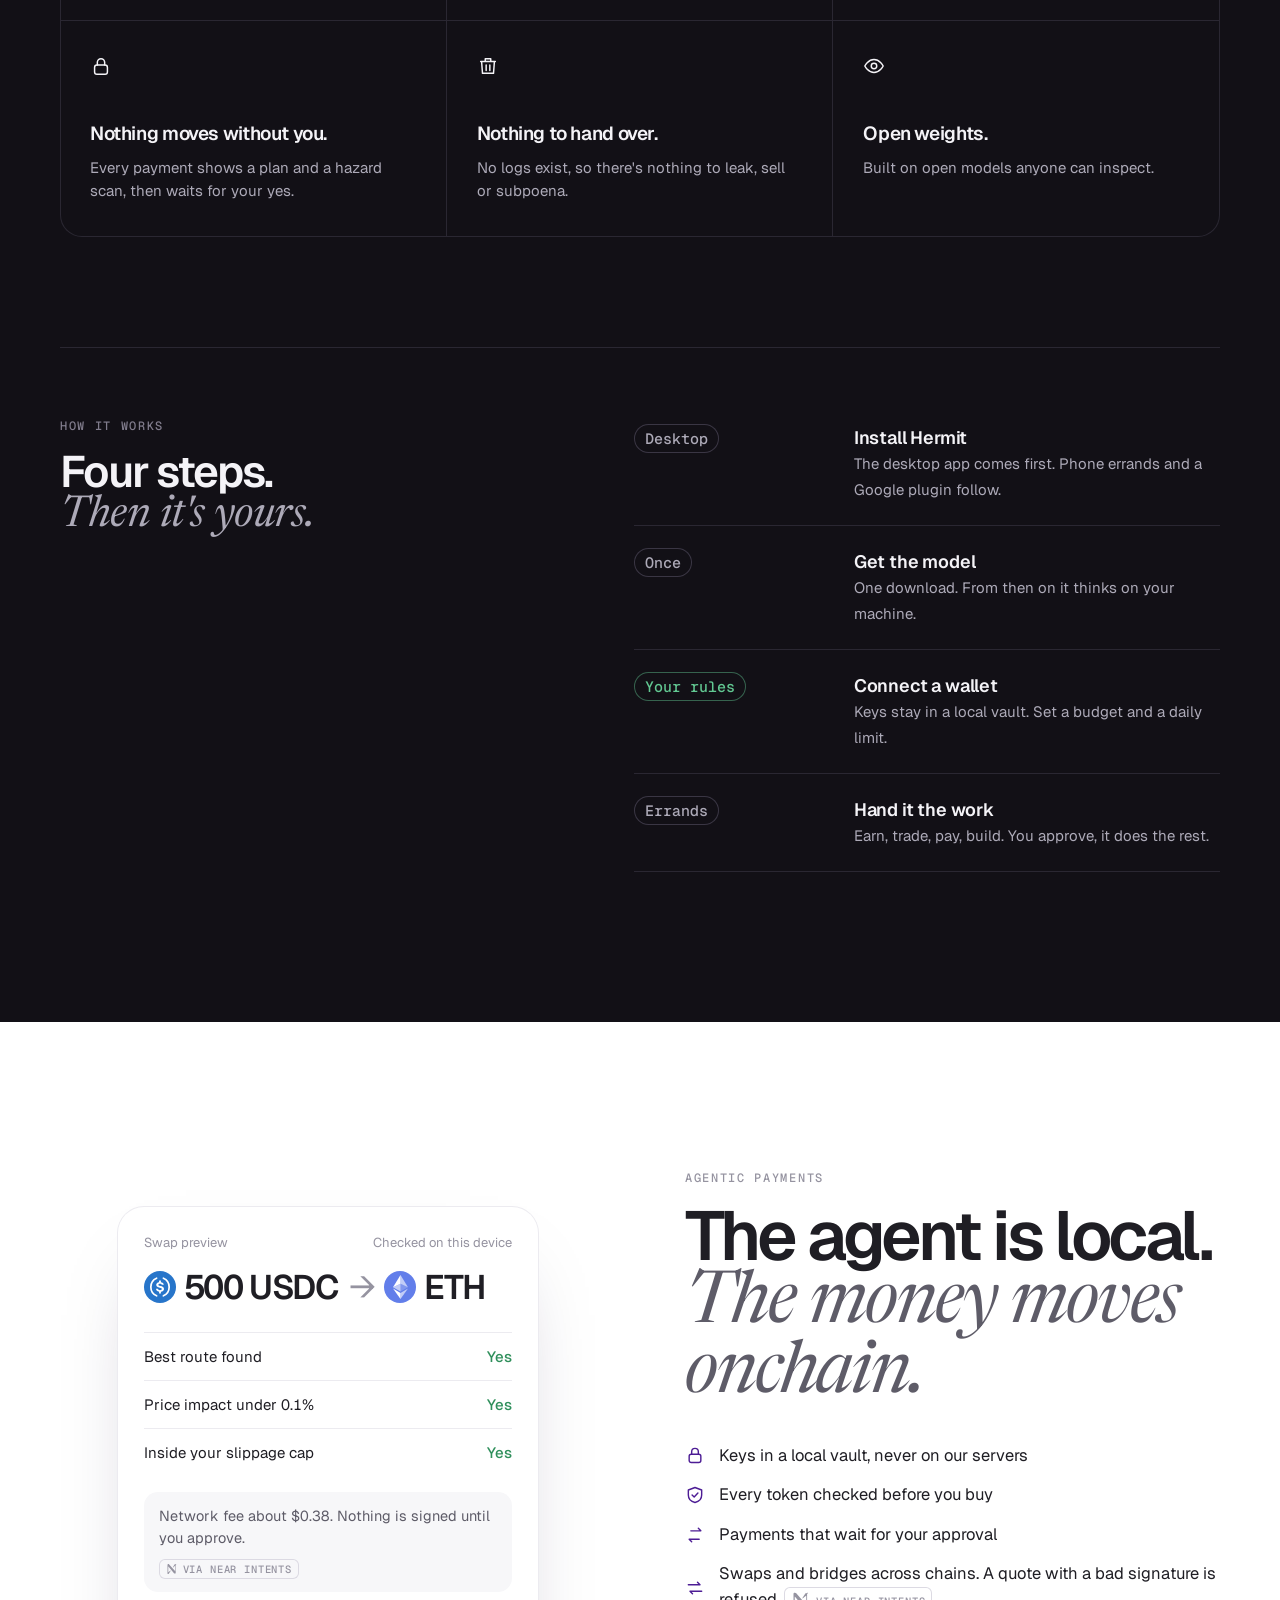
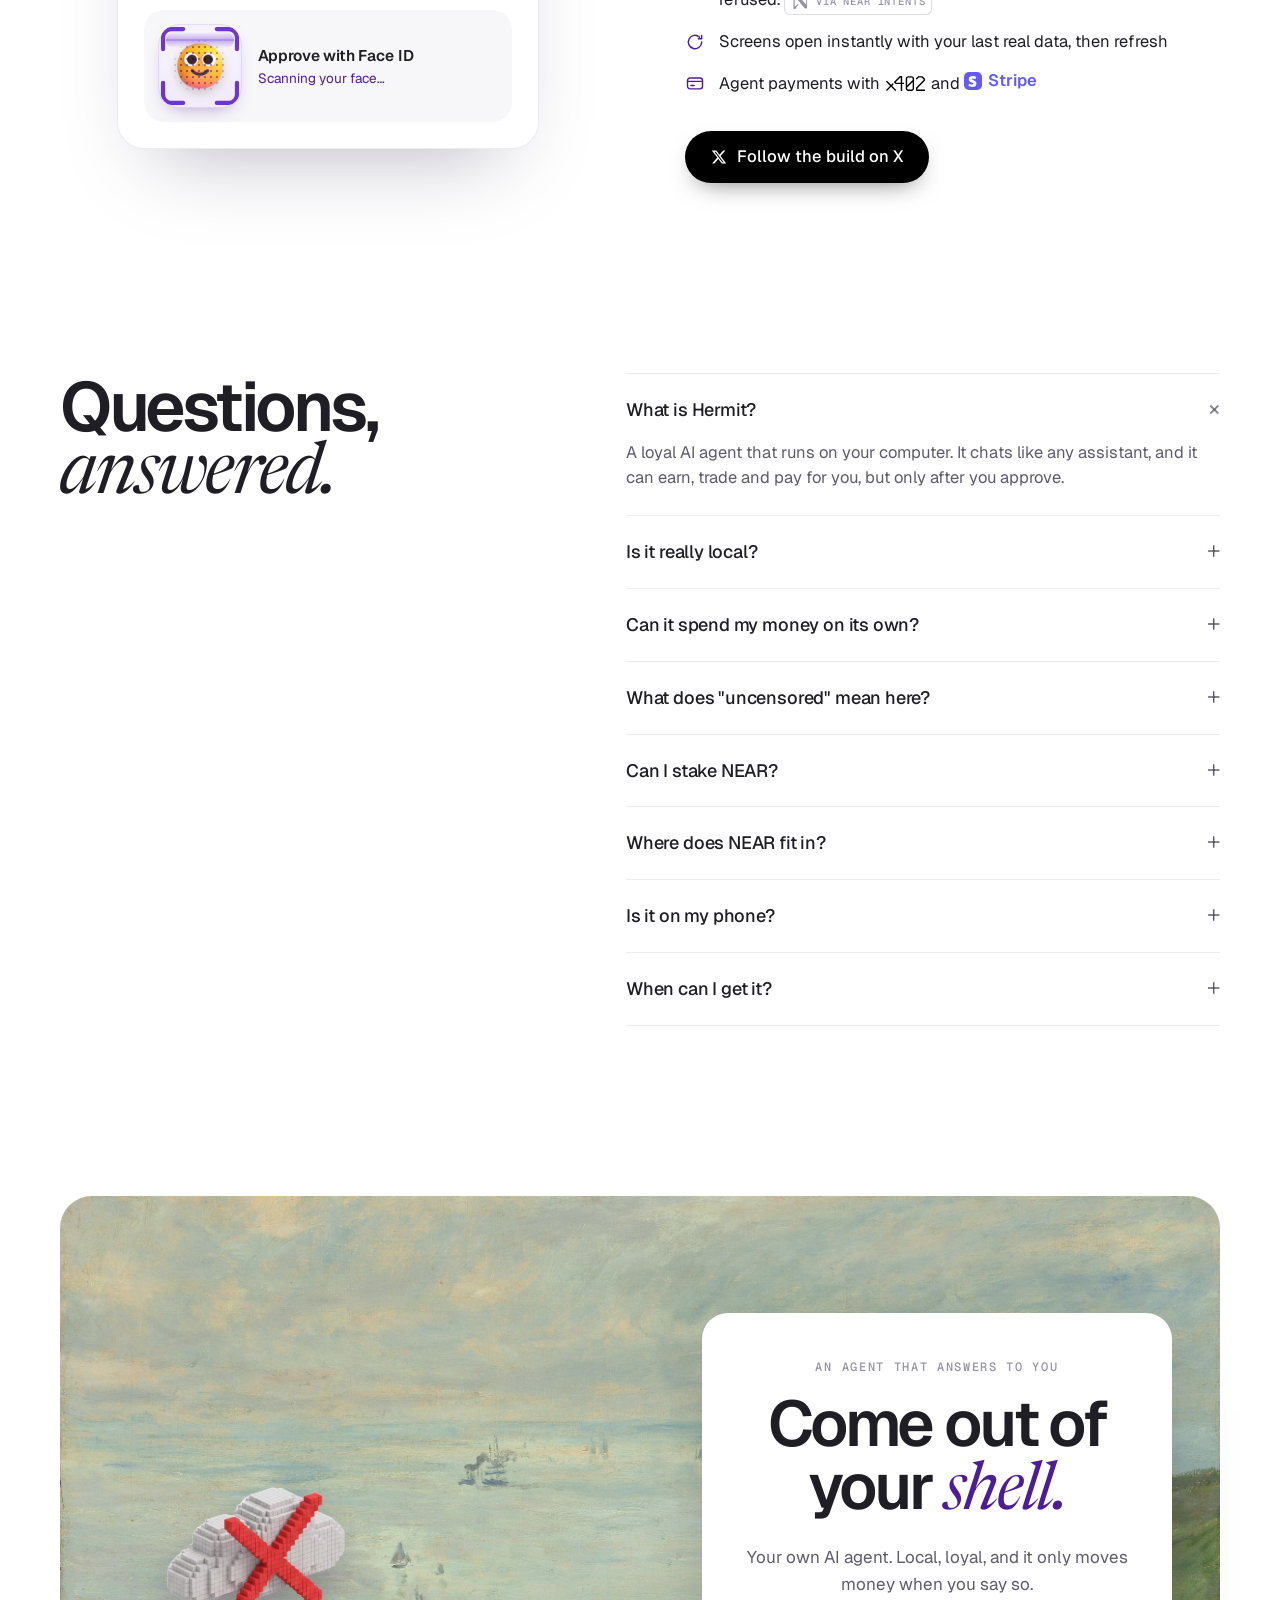
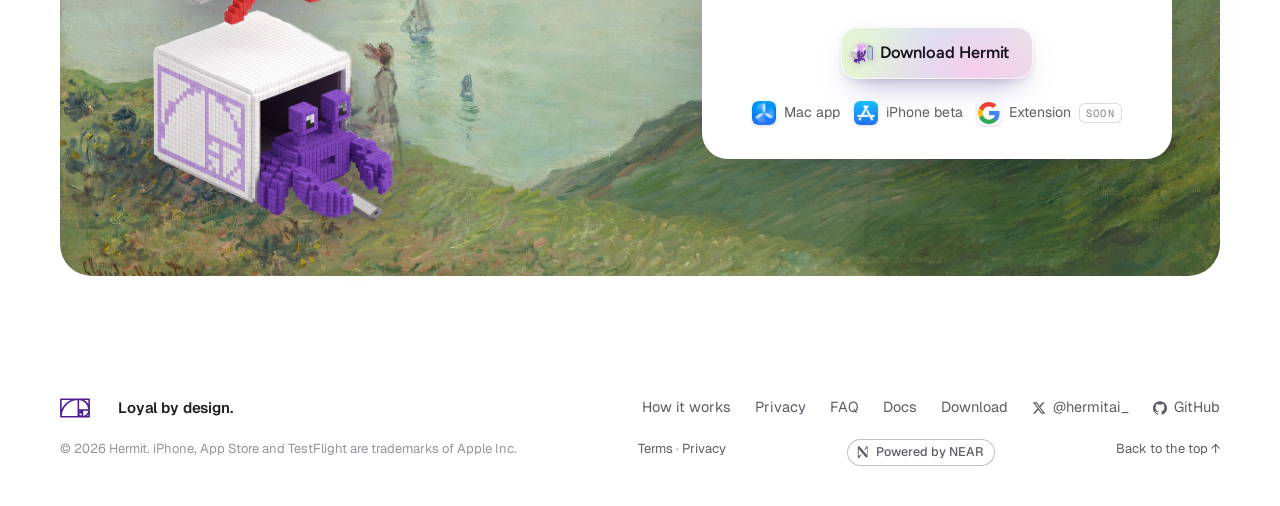
==== commit f3053fa6: "hermit.my in full: every page as it runs today, with the NEAR contracts, the gallery and terms" ====
--- a/public/index.html
+++ b/public/index.html
@@ -3,42 +3,1440 @@
 <head>
 <meta charset="utf-8">
 <meta name="viewport" content="width=device-width, initial-scale=1, viewport-fit=cover">
-<title>Hermit · Ask anything. Private AI that lives on your iPhone</title>
-<meta name="description" content="Hermit is a private, uncensored AI that runs entirely on your iPhone. No servers, no logs, no account. Works in flight mode. Join the beta.">
+<title>Hermit: your loyal AI agent. Local, private, pays for you</title>
+<meta name="description" content="Hermit is a private AI agent that runs on your computer and holds your keys. It earns, trades and pays for you, and moves money only when you say so. On Mac now, iPhone in beta.">
 <link rel="canonical" href="https://hermit.my/">
 <meta name="theme-color" content="#4D1D95">
-<meta name="color-scheme" content="light dark">
+<meta name="color-scheme" content="light">
 <meta property="og:type" content="website">
 <meta property="og:site_name" content="Hermit">
-<meta property="og:title" content="Hermit · Ask anything.">
-<meta property="og:description" content="Uncensored. Private. Never leaves your phone. A private AI that runs on your iPhone, even in flight mode.">
+<meta property="og:title" content="Hermit: Loyal to you.">
+<meta property="og:description" content="Your own private agent to earn, trade and pay. Runs on your computer and holds your keys. Mac app out now, iPhone in beta.">
 <meta property="og:url" content="https://hermit.my/">
-<meta property="og:image" content="https://hermit.my/og.jpg?v=1">
+<meta property="og:image" content="https://hermit.my/og.jpg?v=2">
+<meta property="og:image:secure_url" content="https://hermit.my/og.jpg?v=2">
 <meta property="og:image:type" content="image/jpeg">
 <meta property="og:image:width" content="1200">
 <meta property="og:image:height" content="630">
-<meta property="og:image:alt" content="Hermit: Ask anything. Uncensored. Private. Never leaves your phone.">
+<meta property="og:image:alt" content="Hermit: Loyal to you. Your own private agent to earn, trade and pay. Runs on your computer. Holds your keys. hermit.my, Mac and iPhone.">
 <meta name="twitter:card" content="summary_large_image">
 <meta name="twitter:site" content="@hermitai_">
 <meta name="twitter:creator" content="@hermitai_">
-<meta name="twitter:title" content="Hermit · Ask anything.">
-<meta name="twitter:description" content="Uncensored. Private. Never leaves your phone.">
-<meta name="twitter:image" content="https://hermit.my/og.jpg?v=1">
-<meta name="twitter:image:alt" content="Hermit: Ask anything.">
+<meta name="twitter:title" content="Hermit: Loyal to you.">
+<meta name="twitter:description" content="Your own private agent to earn, trade and pay. Runs on your computer and holds your keys. Mac app out now, iPhone in beta.">
+<meta name="twitter:image" content="https://hermit.my/og.jpg?v=2">
+<meta name="twitter:image:alt" content="Hermit: Loyal to you. Your own private agent to earn, trade and pay. Runs on your computer. Holds your keys. hermit.my, Mac and iPhone.">
 <link rel="apple-touch-icon" href="/apple-touch-icon.png">
 <link rel="manifest" href="/site.webmanifest">
 <link rel="icon" href="/favicon.svg" type="image/svg+xml">
-<script>document.documentElement.dataset.nav='auto'</script>
-<script>(function(){var q=new URLSearchParams(location.search).get('theme'),s;try{s=localStorage.getItem('hermit-theme')}catch(e){}document.documentElement.dataset.theme=(q==='light'||q==='dark')?q:(s||(matchMedia('(prefers-color-scheme: dark)').matches?'dark':'light'))})()</script>
+<script>(function(){var n=new URLSearchParams(location.search).get('nav'),k;try{k=localStorage.getItem('hermit-nav5')}catch(e){}var d=document.documentElement;d.dataset.nav=(n==='island'||n==='purple'||n==='glass'||n==='theme')?n:'auto'})()</script>
+<script>document.documentElement.dataset.theme = 'light';   // light only: there is no dark theme</script>
 <link rel="preconnect" href="https://fonts.googleapis.com">
 <link rel="preconnect" href="https://fonts.gstatic.com" crossorigin>
-<link href="https://fonts.googleapis.com/css2?family=Geist:wght@400;500;600;700&family=Geist+Mono:wght@400;500&family=Newsreader:ital,opsz,wght@1,6..72,400&display=swap" rel="stylesheet">
-<link rel="stylesheet" href="/css/base.css">
-<link rel="stylesheet" href="/css/site.css">
+<link href="https://fonts.googleapis.com/css2?family=Figtree:wght@500;600;700&family=Geist:wght@400;500;600;700&family=Geist+Mono:wght@400;500&family=Newsreader:ital,opsz,wght@1,6..72,400&display=swap" rel="stylesheet">
+<script>(function () { var d = document.documentElement; if (matchMedia('(prefers-reduced-motion: reduce)').matches) return;
+  var seen; try { seen = sessionStorage.getItem('hermit-clouds'); sessionStorage.setItem('hermit-clouds', '1'); } catch (e) {}
+  d.classList.add(seen ? 'intro' : 'clouds'); })();</script>
+<link rel="stylesheet" href="hermit.css">
+<link rel="stylesheet" href="wl.css">
+<link rel="preload" as="image" href="art/scenes/wing-day.webp">
+<style>
+.wrap { max-width: 1240px; margin: 0 auto; padding: 0 40px; }
+
+/* nav */
+/* notch nav (Supaste-style): a tab hanging from the top edge with concave shoulders, three finishes via html[data-nav] */
+.nav { position: fixed; top: 0; left: 0; right: 0; z-index: 30; display: flex; justify-content: center; pointer-events: none; filter: drop-shadow(0 10px 22px rgba(20, 10, 40, .22)); }
+.nav .wrap { --r: 16px; --nb: #0B0A0F; --nc: #fff; --nl: rgba(255, 255, 255, .66); --nh: rgba(255, 255, 255, .1); --bb: #fff; --bc: #0B0A0F; --rim: rgba(255, 255, 255, .14);
+  pointer-events: auto; position: relative; margin: 0; width: auto; max-width: calc(100% - 16px); height: 54px; padding: 0 calc(var(--r) + 7px) 0 calc(var(--r) + 12px);
+  display: flex; align-items: center; gap: 4px; background: var(--nb); color: var(--nc); clip-path: inset(0 0 0 0 round 0 0 18px 18px); }
+.nav .shade { position: absolute; top: 0; pointer-events: none; overflow: visible; }
+.nav .shade .sh { fill: #000; }
+.nav .shade .hl { fill: none; stroke: rgba(30, 20, 70, .14); stroke-width: 1; }
+:root[data-theme="dark"] .nav .shade .hl { stroke: rgba(0, 0, 0, .5); }
+.nav .rim { position: absolute; inset: 0; width: 100%; height: 100%; pointer-events: none; overflow: visible; }
+.nav .rim path { fill: none; stroke: var(--rim); stroke-width: 1.5; }
+html[data-nav="purple"] .nav .wrap { --nb: linear-gradient(180deg, #5E2AB2, #4D1D95); --nl: rgba(255, 255, 255, .74); --nh: rgba(255, 255, 255, .14); --bc: #4D1D95; --rim: rgba(255, 255, 255, .22); }
+html[data-nav="glass"] .nav .wrap { --nb: linear-gradient(180deg, rgba(255, 255, 255, .62), rgba(255, 255, 255, .42)); --nc: var(--ink); --nl: var(--ink-2); --nh: rgba(77, 29, 149, .08); --bb: #fff; --bc: #4D1D95; --rim: rgba(255, 255, 255, .95);
+  -webkit-backdrop-filter: blur(20px) saturate(190%); backdrop-filter: blur(20px) saturate(190%); }
+html[data-nav="glass"] .nav { filter: none; } /* a filtered parent would hide the backdrop from the glass */
+:root[data-theme="dark"][data-nav="glass"] .nav .wrap { --nb: linear-gradient(180deg, rgba(44, 40, 56, .6), rgba(20, 18, 26, .46)); --rim: rgba(255, 255, 255, .18); --nh: rgba(255, 255, 255, .08); }
+.nav .brand { color: var(--nc); font-size: 16px; gap: 9px; margin-right: 14px; }
+.nav .brand .appi { width: 30px; height: 30px; border-radius: 7px; display: block; box-shadow: 0 2px 6px -1px rgba(30, 10, 70, .45); }
+.nav .links { display: flex; gap: 0; }
+.nav .links a { padding: 7px 11px; border-radius: 999px; font-size: 14px; font-weight: 500; color: var(--nl); transition: background .2s, color .2s; }
+.nav .links a:hover { color: var(--nc); background: var(--nh); }
+.nav .nav-r { gap: 4px; margin-left: 14px; }
+.nav .theme-sw { width: 34px; height: 34px; border-radius: 999px; color: var(--nl); }
+.nav .theme-sw:hover { background: var(--nh); color: var(--nc); }
+.nav .theme-sw svg { width: 19px; height: 13px; }
+.nav .btn.sm { --bb: #fff; --bc: #4D1D95; height: 36px; padding: 0 14px 0 10px; font-size: 13.5px; gap: 7px; border-radius: 11px; background: var(--bb); color: var(--bc); box-shadow: inset 0 1px 0 rgba(255, 255, 255, .3), 0 4px 12px -4px rgba(0, 0, 0, .3); }
+.nav .btn.sm:hover { filter: brightness(.96); }
+.nav .btn.sm img { width: 18px; height: 18px; border-radius: 4.5px; }
+
+/* liquid glass finish (frost + bright bevel); liquid.js adds the edge refraction in Chrome */
+.lgx.lgx { background: linear-gradient(180deg, rgba(255, 255, 255, .34), rgba(255, 255, 255, .12));
+  -webkit-backdrop-filter: blur(8px) saturate(1.5) brightness(1.06); backdrop-filter: blur(8px) saturate(1.5) brightness(1.06);
+  box-shadow: inset 0 0 0 1px rgba(255, 255, 255, .55), inset 2px 2px 1px -1px rgba(255, 255, 255, .95), inset -2px -2px 1px -1px rgba(255, 255, 255, .7),
+    inset 0 0 18px rgba(255, 255, 255, .38), inset 0 -10px 16px -12px rgba(255, 255, 255, .9), 0 12px 30px -12px rgba(40, 20, 90, .32), 0 2px 6px -2px rgba(40, 20, 90, .12); }
+:root[data-theme="dark"] .lgx.lgx { background: linear-gradient(180deg, rgba(255, 255, 255, .13), rgba(255, 255, 255, .04));
+  box-shadow: inset 0 0 0 1px rgba(255, 255, 255, .16), inset 2px 2px 1px -1px rgba(255, 255, 255, .42), inset -2px -2px 1px -1px rgba(255, 255, 255, .18),
+    inset 0 0 18px rgba(255, 255, 255, .07), 0 14px 32px -12px rgba(0, 0, 0, .6); }
+.chip.lgx { color: var(--ink); }
+.btn.ghost.lgx { color: var(--ink); }
+.btn.ghost.lgx.lgx:hover { background: linear-gradient(180deg, rgba(255, 255, 255, .46), rgba(255, 255, 255, .2)); }
+:root[data-theme="dark"] .btn.ghost.lgx.lgx:hover { background: linear-gradient(180deg, rgba(255, 255, 255, .18), rgba(255, 255, 255, .07)); }
+html[data-nav="glass"] .nav .wrap { --nb: linear-gradient(180deg, rgba(255, 255, 255, .36), rgba(255, 255, 255, .14)); --rim: rgba(255, 255, 255, 1);
+  box-shadow: inset 2px 0 1px -1px rgba(255, 255, 255, .9), inset -2px 0 1px -1px rgba(255, 255, 255, .7), inset 0 0 18px rgba(255, 255, 255, .4), inset 0 -12px 16px -12px rgba(255, 255, 255, .95); }
+html[data-nav="glass"] .nav .rim path { stroke-width: 2.5; }
+:root[data-theme="dark"][data-nav="glass"] .nav .wrap { --nb: linear-gradient(180deg, rgba(255, 255, 255, .9), rgba(255, 255, 255, .78)); --rim: rgba(255, 255, 255, 1); --nh: rgba(77, 29, 149, .08);
+  box-shadow: inset 2px 0 1px -1px #fff, inset -2px 0 1px -1px rgba(255, 255, 255, .8), inset 0 0 18px rgba(255, 255, 255, .5), inset 0 -12px 16px -12px #fff; }
+:root[data-theme="dark"][data-nav="glass"] .nav .shade .hl { stroke: rgba(255, 255, 255, .25); }
+/* white "Join the beta" (matches the navbar button), TestFlight icon, purple text */
+.btn.wbtn { background: #fff; color: #4D1D95; gap: 10px; padding: 0 26px 0 18px; box-shadow: inset 0 1px 0 #fff, 0 0 0 1px rgba(77, 29, 149, .08), 0 12px 30px -10px rgba(77, 29, 149, .45), 0 2px 6px -2px rgba(40, 20, 90, .15); }
+.btn.wbtn:hover { background: #fff; color: #3F1680; box-shadow: inset 0 1px 0 #fff, 0 0 0 1px rgba(77, 29, 149, .12), 0 16px 36px -10px rgba(77, 29, 149, .55), 0 2px 6px -2px rgba(40, 20, 90, .15); }
+.btn.wbtn img { width: 24px; height: 24px; border-radius: 6px; }
+/* glass navbar text follows what is behind it: solid black over light, white over dark */
+html[data-nav="glass"] .nav .wrap { --nc: #000; --nl: #000; }
+html[data-nav="glass"] .nav .wrap.on-dark { --nc: #fff; --nl: #fff; --nh: rgba(255, 255, 255, .16); }
+html[data-nav="glass"] .nav .wrap.on-dark .brand, html[data-nav="glass"] .nav .wrap.on-dark .links a { text-shadow: 0 1px 2px rgba(40, 15, 90, .35); }
+html[data-nav="glass"] .nav .links a { font-weight: 600; }
+.nav .brand, .nav .links a, .nav .theme-sw { transition: color .3s, background .2s; }
+/* option D, "match theme": white glass + black text in light mode, black glass + white text in dark mode */
+html[data-nav="theme"] .nav { filter: none; }
+html[data-nav="theme"] .nav .wrap { --nb: linear-gradient(180deg, rgba(255, 255, 255, .9), rgba(255, 255, 255, .78)); --nc: #0B0A0F; --nl: #0B0A0F; --nh: rgba(77, 29, 149, .08); --rim: #fff;
+  box-shadow: inset 2px 0 1px -1px #fff, inset -2px 0 1px -1px rgba(255, 255, 255, .8), inset 0 0 18px rgba(255, 255, 255, .5), inset 0 -12px 16px -12px #fff; }
+html[data-nav="theme"] .nav .rim path { stroke-width: 2.5; }
+html[data-nav="theme"] .nav .links a { font-weight: 550; }
+:root[data-theme="dark"][data-nav="theme"] .nav .wrap { --nb: linear-gradient(180deg, rgba(22, 20, 28, .9), rgba(8, 7, 11, .8)); --nc: #fff; --nl: #fff; --nh: rgba(255, 255, 255, .1); --rim: rgba(255, 255, 255, .16);
+  box-shadow: inset 2px 0 1px -1px rgba(255, 255, 255, .22), inset 0 0 18px rgba(255, 255, 255, .05), inset 0 -12px 16px -12px rgba(255, 255, 255, .14); }
+:root[data-theme="dark"][data-nav="theme"] .nav .shade .hl { stroke: rgba(255, 255, 255, .12); }
+/* black and purple notches: full-strength white, bolder links */
+html[data-nav="island"] .nav .wrap, html[data-nav="purple"] .nav .wrap { --nl: #fff; }
+html[data-nav="island"] .nav .links a, html[data-nav="purple"] .nav .links a, html[data-nav="island"] .nav .brand, html[data-nav="purple"] .nav .brand { font-weight: 600; }
+/* "Your own AI for ... and" reads clearly over the paint */
+.hero .for { color: var(--ink); font-weight: 500; text-shadow: 0 0 14px rgba(255, 255, 255, .85), 0 0 3px rgba(255, 255, 255, .7); }
+:root[data-theme="dark"] .hero .for { text-shadow: 0 0 14px rgba(15, 10, 30, .9), 0 0 3px rgba(15, 10, 30, .7); }
+.hero .for .chip { text-shadow: none; }
+/* 3D emoji in the platform row and on the invite button */
+.plat img.pi.pe { border-radius: 0; box-shadow: none; filter: drop-shadow(0 2px 3px rgba(30, 20, 60, .2)); }
+.btn img.ti { width: 26px; height: 26px; margin-left: -4px; filter: drop-shadow(0 2px 3px rgba(120, 80, 0, .25)); }
+@media (max-width: 900px) {
+  /* the two hero buttons sit side by side on phones */
+  .hero .ctas { flex-direction: row; flex-wrap: nowrap; gap: 8px; }
+  .hero .ctas .btn { flex: 1 1 0; min-width: 0; width: auto; height: 46px; padding: 0 10px; font-size: 14.5px; gap: 7px; }
+  .hero .ctas .btn img { width: 20px; height: 20px; }
+  .hero .ctas .btn img.ti { width: 22px; height: 22px; margin-left: 0; }
+}
+/* Face ID moment: a 3D face in the Face ID brackets, a scan beam and dot mesh sweep it, then a green check (5.2 s loop) */
+.fid { display: flex; align-items: center; gap: 16px; padding: 14px; border-radius: 20px; background: var(--bg-2); }
+.scan { --c: #6B38C7; position: relative; width: 84px; height: 84px; flex: none; border-radius: 22px; overflow: hidden;
+  background: radial-gradient(70% 70% at 50% 40%, #fff, #EEE7FB); box-shadow: inset 0 0 0 1px rgba(77, 29, 149, .1), 0 8px 18px -10px rgba(77, 29, 149, .5); }
+:root[data-theme="dark"] .scan { background: radial-gradient(70% 70% at 50% 40%, #2A2238, #17141F); }
+.scan .face { position: absolute; left: 50%; top: 50%; width: 52px; height: 52px; margin: -26px 0 0 -26px; animation: fid-face 5.2s infinite; filter: drop-shadow(0 4px 6px rgba(80, 40, 0, .25)); }
+.scan .mesh { position: absolute; inset: 14px; border-radius: 50%; background: radial-gradient(circle, rgba(107, 56, 199, .55) 1px, transparent 1.6px) 0 0 / 6px 6px;
+  -webkit-mask: radial-gradient(closest-side, #000 70%, transparent); mask: radial-gradient(closest-side, #000 70%, transparent); animation: fid-mesh 5.2s infinite; mix-blend-mode: multiply; }
+:root[data-theme="dark"] .scan .mesh { mix-blend-mode: screen; background-image: radial-gradient(circle, rgba(192, 166, 245, .7) 1px, transparent 1.6px); }
+.scan .beam { position: absolute; left: 8px; right: 8px; height: 16px; top: 8px; border-radius: 99px;
+  background: linear-gradient(180deg, transparent, rgba(107, 56, 199, .35) 45%, #8B5CF6 50%, rgba(107, 56, 199, .35) 55%, transparent); filter: blur(.4px); animation: fid-beam 5.2s infinite; }
+.scan svg { position: absolute; inset: 0; width: 100%; height: 100%; fill: none; stroke-linecap: round; stroke-linejoin: round; }
+.scan .brk { stroke: var(--c); stroke-width: 5; animation: fid-brk 5.2s infinite; transform-origin: 50% 50%; }
+.scan .ok { stroke: #fff; stroke-width: 6; opacity: 0; animation: fid-ok 5.2s infinite; }
+.scan .ok circle { fill: #2F9E63; stroke: none; }
+.fid-t b { display: block; font-weight: 600; font-size: 15.5px; letter-spacing: -.01em; }
+.fid-t .st { position: relative; display: block; height: 20px; font-size: 13.5px; }
+.fid-t .st em { position: absolute; left: 0; top: 0; font-style: normal; white-space: nowrap; }
+.fid-t .st .a { color: var(--purple-t); animation: fid-a 5.2s infinite; }
+.fid-t .st .b { color: var(--ok); font-weight: 500; opacity: 0; animation: fid-b 5.2s infinite; }
+@keyframes fid-beam { 0% { transform: translateY(0); opacity: 0; } 6% { opacity: 1; } 24% { transform: translateY(52px); } 42% { transform: translateY(0); } 58% { transform: translateY(52px); opacity: 1; } 62%, 100% { transform: translateY(52px); opacity: 0; } }
+@keyframes fid-mesh { 0%, 4% { opacity: 0; } 12%, 56% { opacity: 1; } 62%, 100% { opacity: 0; } }
+@keyframes fid-brk { 0%, 58% { stroke: #6B38C7; transform: scale(1); } 6%, 30%, 54% { transform: scale(.96); } 18%, 42% { transform: scale(1); } 64%, 100% { stroke: #2F9E63; transform: scale(.9); } }
+@keyframes fid-face { 0%, 58% { opacity: 1; transform: scale(1); } 64%, 96% { opacity: 0; transform: scale(.8); } 100% { opacity: 1; transform: scale(1); } }
+@keyframes fid-ok { 0%, 60% { opacity: 0; transform: scale(.6); } 68% { opacity: 1; transform: scale(1.06); } 74%, 94% { opacity: 1; transform: scale(1); } 100% { opacity: 0; } }
+@keyframes fid-a { 0%, 58% { opacity: 1; } 62%, 96% { opacity: 0; } 100% { opacity: 1; } }
+@keyframes fid-b { 0%, 60% { opacity: 0; transform: translateY(4px); } 66%, 94% { opacity: 1; transform: none; } 100% { opacity: 0; } }
+.scan .ok { transform-origin: 50% 50%; }
+@media (prefers-reduced-motion: reduce) { .scan *, .fid-t .st em { animation: none !important; } .scan .beam, .scan .mesh { display: none; } }
+/* real partner marks in the crypto teaser, and a black X button */
+.feats .lg-x402 { height: 15px; width: auto; vertical-align: -2px; margin: 0 2px; }
+:root[data-theme="dark"] .feats .lg-x402 { filter: invert(1); }
+.lg-stripe { display: inline-flex; align-items: center; gap: 6px; font-weight: 600; color: #635BFF; vertical-align: -1px; }
+:root[data-theme="dark"] .lg-stripe { color: #9A94FF; }
+.lg-stripe i { width: 18px; height: 18px; border-radius: 5px; background: #635BFF url("data:image/svg+xml,%3Csvg xmlns='http://www.w3.org/2000/svg' viewBox='0 0 24 24'%3E%3Cpath fill='%23fff' d='M13.976 9.15c-2.172-.806-3.356-1.426-3.356-2.409 0-.831.683-1.305 1.901-1.305 2.227 0 4.515.858 6.09 1.631l.89-5.494C18.252.975 15.697 0 12.165 0 9.667 0 7.589.654 6.104 1.872 4.56 3.147 3.757 4.992 3.757 7.218c0 4.039 2.467 5.76 6.476 7.219 2.585.92 3.445 1.574 3.445 2.583 0 .98-.84 1.545-2.354 1.545-1.875 0-4.965-.921-6.99-2.109l-.9 5.555C5.175 22.99 8.385 24 11.714 24c2.641 0 4.843-.624 6.328-1.813 1.664-1.305 2.525-3.236 2.525-5.732 0-4.128-2.524-5.851-6.594-7.305h.003z'/%3E%3C/svg%3E") center / 11px no-repeat; }
+.btn.xbtn { background: #000; color: #fff; gap: 10px; box-shadow: 0 10px 26px -12px rgba(0, 0, 0, .6); }
+.btn.xbtn:hover { background: #1A1A1A; }
+.btn.xbtn .xl { width: 16px; height: 16px; fill: #fff; stroke: none; }
+:root[data-theme="dark"] .btn.xbtn { box-shadow: inset 0 0 0 1px rgba(255, 255, 255, .18), 0 10px 26px -12px rgba(0, 0, 0, .8); }
+/* final navbar: black notch in light mode, liquid glass in dark mode */
+html[data-nav="auto"] .nav .wrap { --nl: #fff; }
+html[data-nav="auto"] .nav .links a, html[data-nav="auto"] .nav .brand { font-weight: 600; }
+:root[data-theme="dark"][data-nav="auto"] .nav { filter: none; }
+:root[data-theme="dark"][data-nav="auto"] .nav .wrap { --nb: linear-gradient(180deg, rgba(255, 255, 255, .9), rgba(255, 255, 255, .78)); --nc: #000; --nl: #000; --nh: rgba(77, 29, 149, .08); --rim: #fff;
+  -webkit-backdrop-filter: blur(20px) saturate(190%); backdrop-filter: blur(20px) saturate(190%);
+  box-shadow: inset 2px 0 1px -1px #fff, inset -2px 0 1px -1px rgba(255, 255, 255, .8), inset 0 0 18px rgba(255, 255, 255, .5), inset 0 -12px 16px -12px #fff; }
+:root[data-theme="dark"][data-nav="auto"] .nav .rim path { stroke-width: 2.5; }
+:root[data-theme="dark"][data-nav="auto"] .nav .shade .hl { stroke: rgba(255, 255, 255, .25); }
+/* hero fills ~92% of the screen; type and buttons scale with the viewport so text and pills stay in proportion */
+.hero .wrap { min-height: 92svh; padding-top: 88px; padding-bottom: 48px; }
+.hero h1 { font-size: clamp(76px, min(10.6vw, 17.5svh), 168px); margin-bottom: clamp(20px, 3.4svh, 36px); }
+.hero .for { font-size: clamp(22px, min(1.9vw, 3.4svh), 30px); line-height: 1.7; max-width: 920px; }
+.hero .for .chip { height: 1.65em; padding: 0 .6em 0 .34em; border-radius: .5em; }
+.hero .for .chip img { width: 1.3em; height: 1.3em; margin: -.25em 0; }
+.hero .strong { font-size: clamp(22px, min(1.9vw, 3.4svh), 30px); margin: .3em 0 clamp(26px, 4.4svh, 44px); }
+.hero .ctas .btn { height: clamp(52px, 7svh, 62px); padding: 0 1.15em; font-size: clamp(17px, min(1.35vw, 2.4svh), 20px); font-weight: 550; gap: .5em; }
+.hero .ctas .btn img { width: 1.4em; height: 1.4em; }
+.hero .ctas .btn.wbtn { padding-left: .8em; }
+.hero .plat { font-size: clamp(15px, min(1.15vw, 2svh), 17px); margin-top: clamp(20px, 3.2svh, 32px); }
+.hero .plat img.pi { width: 1.6em; height: 1.6em; }
+@media (max-width: 900px) {
+  .hero .wrap { min-height: 92svh; padding-top: 84px; padding-bottom: 36px; }
+  .hero h1 { font-size: clamp(64px, 21vw, 96px); }
+  .hero .for, .hero .strong { font-size: clamp(18px, 5.3vw, 22px); }
+  .hero .ctas .btn { height: 50px; font-size: clamp(14.5px, 4.1vw, 16.5px); padding: 0 .7em; }
+  .hero .ctas .btn img, .hero .ctas .btn img.ti { width: 1.35em; height: 1.35em; }
+  .hero .plat { font-size: 14.5px; }
+}
+/* phone hero: fills the screen, larger copy, buttons hug their text */
+@media (max-width: 900px) {
+  .hero .wrap { min-height: 94svh; padding-top: 80px; padding-bottom: 28px; }
+  .hero h1 { font-size: clamp(72px, 21.5vw, 100px); margin-bottom: 20px; }
+  .hero .for { font-size: clamp(20px, 5.9vw, 25px); line-height: 1.75; }
+  .hero .strong { font-size: clamp(20px, 5.9vw, 25px); margin: .35em 0 28px; }
+  .hero .ctas { flex-wrap: nowrap; justify-content: center; gap: 8px; }
+  .hero .ctas .btn { flex: 0 1 auto; height: 50px; padding: 0 13px; gap: 7px; font-size: clamp(14.5px, 4.15vw, 17px); }
+  .hero .ctas .btn.wbtn { padding-left: 11px; }
+  .hero .ctas .btn img, .hero .ctas .btn img.ti { width: 22px; height: 22px; margin: 0; }
+  .hero .plat { font-size: 15.5px; margin-top: 24px; }
+}
+/* phone: two equal buttons on one row; platform facts on one row, the Android line centred under them */
+@media (max-width: 900px) {
+  .hero .ctas { display: grid; grid-template-columns: 1fr 1fr; gap: 8px; width: 100%; max-width: 380px; margin: 0 auto; }
+  .hero .ctas .btn { width: 100%; justify-content: center; padding: 0 8px; font-size: clamp(14px, 3.9vw, 16px); white-space: nowrap; }
+  .hero .plat { display: grid; grid-template-columns: auto auto; justify-content: center; align-items: center; gap: 10px 18px; }
+  .hero .plat > span { justify-content: center; white-space: nowrap; }
+  .hero .plat > a { grid-column: 1 / -1; justify-self: center; }
+  .hero .plat .tag { display: none; }
+}
+/* voxel mascot set (replaces the line-drawn crab everywhere) */
+.nav .brand .logo { width: 33px; height: 21px; stroke-width: 10; color: #C9B3F7; }
+:root[data-theme="dark"][data-nav="auto"] .nav .brand .logo { color: #4D1D95; }
+.canvas .masc { position: absolute; z-index: 3; width: 196px; left: 3.5%; bottom: 6%; filter: drop-shadow(0 18px 22px rgba(30, 10, 60, .28)); transition: opacity .35s, transform .45s cubic-bezier(.2, 1.3, .4, 1); }
+.canvas .masc.swap { opacity: 0; transform: translateY(10px) scale(.94); }
+.crabs img { width: auto; height: 200px; max-width: 100%; object-fit: contain; filter: drop-shadow(0 16px 18px rgba(30, 10, 60, .18)); }
+:root[data-theme="dark"] .crabs img, :root[data-theme="dark"] .cta-card .crab, :root[data-theme="dark"] .sheet img.peek { filter: drop-shadow(0 16px 20px rgba(0, 0, 0, .5)); }
+.cta-card img.crab { width: 240px; left: 8%; bottom: 8%; filter: drop-shadow(0 18px 22px rgba(30, 10, 60, .3)); }
+.sheet img.peek { width: 88px; top: -92px; right: 58px; filter: drop-shadow(0 10px 14px rgba(30, 10, 60, .25)); }
+@media (max-width: 900px) {
+  .canvas .masc { width: 118px; left: auto; right: 10px; bottom: auto; top: -86px; }
+  .stage-sec .canvas { margin-top: 56px; }
+  .crabs img { height: 170px; }
+  .cta-card img.crab { width: 168px; left: 50%; margin-left: -84px; top: 34px; bottom: auto; }
+}
+/* hero headline: one static line in the ink colour, sized so "uncensored." always fits */
+.hero h1, .hero h1 em.s { color: var(--ink); }
+.hero h1 { white-space: nowrap; max-width: none; font-size: clamp(56px, min(9.4vw, 17.5svh), 168px); }
+@media (max-width: 900px) { .hero h1 { white-space: normal; font-size: clamp(52px, 18vw, 92px); } .hero h1 em.s { display: block; } }
+/* very small phones (≤360px): let the closing buttons wrap and tighten the navbar button */
+@media (max-width: 900px) { .cta-box .eyebrow { white-space: normal; line-height: 1.5; } }
+@media (max-width: 360px) {
+  .cta-box .cta-row { flex-wrap: wrap; }
+  .nav .btn.sm { padding: 0 10px 0 8px; font-size: 13.5px; gap: 6px; }
+  .nav .btn.sm img { width: 18px; height: 18px; }
+}
+/* buy/sell card inside Hermit's reply */
+.trade { margin-top: 4px; border-radius: 20px; padding: 12px; background: var(--bg-2); box-shadow: inset 0 0 0 1px var(--line); display: grid; gap: 6px; font-size: 14px; line-height: 1.3; }
+.tx-top { display: flex; justify-content: space-between; align-items: center; gap: 8px; padding: 2px 2px 6px; }
+.seal { display: inline-flex; align-items: center; gap: 6px; font-size: 12.5px; font-weight: 500; color: var(--ok); }
+.seal svg { width: 14px; height: 14px; fill: none; stroke: currentColor; stroke-width: 2; stroke-linecap: round; stroke-linejoin: round; }
+.seg { display: inline-flex; padding: 3px; border-radius: 99px; background: var(--surface); box-shadow: inset 0 0 0 1px var(--line); }
+.seg b { font-weight: 600; font-size: 12.5px; padding: 4px 12px; border-radius: 99px; color: var(--ink-3); }
+.seg b.on { background: var(--ink); color: var(--bg); }
+.leg { display: flex; justify-content: space-between; align-items: center; gap: 10px; padding: 12px 12px 12px 14px; border-radius: 15px; background: var(--surface); box-shadow: 0 0 0 1px var(--line); }
+.leg small { display: block; font-size: 12px; color: var(--ink-3); margin-bottom: 2px; }
+.leg strong { display: block; font-size: 25px; font-weight: 600; letter-spacing: -.035em; line-height: 1.15; }
+.tk { display: inline-flex; align-items: center; gap: 7px; padding: 5px 12px 5px 5px; border-radius: 99px; background: var(--bg-2); box-shadow: inset 0 0 0 1px var(--line); font-weight: 600; font-size: 14.5px; }
+.tk img { width: 26px; height: 26px; display: block; }
+.sw { justify-self: center; position: relative; z-index: 1; margin: -15px 0; width: 32px; height: 32px; border-radius: 11px; background: var(--surface); box-shadow: 0 0 0 1px var(--line), 0 0 0 4px var(--bg-2); display: grid; place-items: center; color: var(--ink-2); }
+.sw svg { width: 14px; height: 14px; fill: none; stroke: currentColor; stroke-width: 1.8; stroke-linecap: round; stroke-linejoin: round; }
+.rate { display: flex; justify-content: space-between; gap: 8px; padding: 4px 4px 2px; font: 400 11.5px/1.4 var(--mono); color: var(--ink-3); }
+.trade .go { height: 46px; margin-top: 2px; border-radius: 99px; background: var(--ink); color: var(--bg); display: flex; align-items: center; justify-content: center; gap: 9px; font-weight: 600; font-size: 15px; }
+.trade .go svg { width: 20px; height: 20px; fill: none; stroke: currentColor; stroke-width: 1.7; stroke-linecap: round; stroke-linejoin: round; }
+.sign .amt { display: flex; align-items: center; gap: 8px; flex-wrap: wrap; }
+.sign .amt img { width: 32px; height: 32px; }
+.sign .amt .to { color: var(--ink-3); font-weight: 400; margin: 0 2px; }
+/* closing card: both buttons on one row, sized to their labels */
+.cta-box .cta-row { display: flex; justify-content: center; gap: 10px; flex-wrap: wrap; }
+.cta-box .cta-row .btn { width: auto; flex: 0 0 auto; height: 50px; padding: 0 22px 0 16px; font-size: 15.5px; }
+.cta-box .cta-row .btn + .btn { margin-top: 0; }
+.cta-box .cta-row .dsk { display: none; }
+.cta-box .cta-row .mob { display: inline; }
+.cta-box .cta-row .btn img { width: 22px; height: 22px; }
+@media (max-width: 640px) {
+  .cta-box { padding-left: 16px; padding-right: 16px; }
+  .cta-box .cta-row { gap: 8px; flex-wrap: nowrap; }
+  .cta-box .cta-row .btn { height: 48px; padding: 0 14px 0 10px; font-size: 14.5px; gap: 6px; }
+  .crypto .sign .amt { font-size: 28px; gap: 6px; }
+  .crypto .sign .amt img { width: 26px; height: 26px; }
+  .cta-box .cta-row .btn img { width: 20px; height: 20px; }
+  .leg strong { font-size: 22px; }
+}
+/* Face ID confirm: iPhone-style HUD, then the swap, then the receipt */
+.trade { position: relative; }
+.trade .go { width: 100%; border: 0; cursor: pointer; font: inherit; font-weight: 600; position: relative; overflow: hidden; transition: transform .15s, opacity .3s; }
+.trade .go:active { transform: scale(.98); }
+.trade .go > span { display: inline-flex; align-items: center; gap: 9px; }
+.trade .go .go-b { display: none; }
+.trade .go .go-p { position: absolute; left: 0; bottom: 0; height: 3px; width: 0; background: #8B5CF6; }
+.trade .spin { width: 16px; height: 16px; border-radius: 50%; border: 2px solid currentColor; border-right-color: transparent; animation: spin .7s linear infinite; }
+@keyframes spin { to { transform: rotate(360deg); } }
+.trade.is-send .go { cursor: default; }
+.trade.is-send .go .go-t { display: none; }
+.trade.is-send .go .go-b { display: inline-flex; }
+.trade.is-send .go .go-p { animation: go-p 1.6s cubic-bezier(.4, 0, .2, 1) forwards; }
+@keyframes go-p { to { width: 100%; } }
+.trade.is-send .leg, .trade.is-send .rate, .trade.is-send .tx-top { opacity: .55; transition: opacity .3s; }
+.fid-hud { position: absolute; left: 50%; top: 50%; z-index: 4; width: 148px; height: 148px; margin: -74px 0 0 -74px; border-radius: 30px; display: grid; place-items: center; align-content: center; gap: 8px;
+  background: rgba(30, 30, 34, .82); -webkit-backdrop-filter: blur(18px) saturate(160%); backdrop-filter: blur(18px) saturate(160%); color: #fff; box-shadow: 0 24px 50px -16px rgba(0, 0, 0, .55);
+  opacity: 0; transform: scale(.86); pointer-events: none; transition: opacity .22s, transform .32s cubic-bezier(.2, 1.3, .4, 1); }
+.fid-hud span { font-size: 13px; font-weight: 500; letter-spacing: .01em; opacity: .9; }
+.fid-hud svg { width: 64px; height: 64px; fill: none; stroke: currentColor; stroke-width: 3.2; stroke-linecap: round; stroke-linejoin: round; overflow: visible; }
+.fid-hud .fc, .fid-hud .ff { transform-origin: 32px 32px; }
+.fid-hud .fr { stroke-dasharray: 164; stroke-dashoffset: 164; opacity: 0; }
+.fid-hud .fk { stroke-dasharray: 36; stroke-dashoffset: 36; }
+.trade.is-scan .fid-hud { opacity: 1; transform: none; }
+.trade.is-scan .fid-hud .fc { animation: fid-c 1.1s ease-in-out both; }
+.trade.is-scan .fid-hud .ff { animation: fid-f 1.1s ease-in-out both; }
+.trade.is-scan.is-ok .fid-hud .fc, .trade.is-scan.is-ok .fid-hud .ff { animation: fid-gone .25s ease forwards; }
+.trade.is-scan.is-ok .fid-hud .fr { opacity: 1; animation: draw .45s .05s cubic-bezier(.6, 0, .3, 1) forwards; }
+.trade.is-scan.is-ok .fid-hud .fk { animation: draw .35s .3s cubic-bezier(.6, 0, .3, 1) forwards; }
+@keyframes fid-c { 0% { transform: scale(1.15); opacity: .4; } 35% { transform: scale(.94); opacity: 1; } 70% { transform: scale(1.03); } 100% { transform: scale(1); } }
+@keyframes fid-f { 0%, 20% { opacity: 0; transform: translateX(-4px); } 45% { opacity: 1; transform: translateX(3px); } 70% { transform: translateX(-2px); } 100% { opacity: 1; transform: none; } }
+@keyframes fid-gone { to { opacity: 0; transform: scale(.7); } }
+@keyframes draw { to { stroke-dashoffset: 0; } }
+.tx-done { position: absolute; inset: 0; z-index: 3; border-radius: inherit; background: var(--bg-2); display: grid; place-items: center; align-content: center; gap: 6px; padding: 16px; text-align: center;
+  opacity: 0; visibility: hidden; transition: opacity .35s, visibility 0s .35s; }
+.trade.is-done .tx-done { opacity: 1; visibility: visible; transition: opacity .35s; }
+.tx-done .tick svg { width: 64px; height: 64px; fill: none; stroke: var(--ok); stroke-width: 3; stroke-linecap: round; stroke-linejoin: round; }
+.tx-done .tick circle { stroke-dasharray: 145; stroke-dashoffset: 145; fill: color-mix(in srgb, var(--ok) 12%, transparent); }
+.tx-done .tick path { stroke-dasharray: 34; stroke-dashoffset: 34; }
+.trade.is-done .tx-done .tick circle { animation: draw .55s .1s cubic-bezier(.6, 0, .3, 1) forwards; }
+.trade.is-done .tx-done .tick path { animation: draw .35s .5s cubic-bezier(.6, 0, .3, 1) forwards; }
+.trade.is-done .tx-done .tick { animation: pop .5s .45s cubic-bezier(.2, 1.6, .4, 1) both; }
+@keyframes pop { 50% { transform: scale(1.1); } }
+.tx-done b { margin-top: 6px; font-size: 21px; font-weight: 600; letter-spacing: -.02em; }
+.tx-done .for { display: inline-flex; align-items: center; gap: 5px; font-size: 13.5px; color: var(--ink-2); }
+.tx-done .for img { width: 18px; height: 18px; }
+.tx-done .for em { font-style: normal; color: var(--ink-3); }
+.tx-done .hash { font: 400 11.5px/1.4 var(--mono); color: var(--ink-3); }
+.tx-done .again { margin-top: 10px; height: 38px; padding: 0 22px; border: 0; border-radius: 99px; background: var(--surface); color: var(--ink); box-shadow: inset 0 0 0 1px var(--line-2); font: inherit; font-size: 14px; font-weight: 600; cursor: pointer; }
+.trade.is-done .tx-done > :not(.tick) { animation: rise .45s .6s cubic-bezier(.2, .8, .2, 1) both; }
+@keyframes rise { from { opacity: 0; transform: translateY(8px); } }
+@media (prefers-reduced-motion: reduce) { .trade *, .tx-done * { animation-duration: .01s !important; animation-delay: 0s !important; } }
+/* invite sheet: a wrong code shakes like a failed iPhone passcode */
+.field.bad { animation: no 0.56s cubic-bezier(.36, .07, .19, .97) both; }
+@keyframes no { 0%, 100% { transform: none; } 12% { transform: translateX(-14px); } 26% { transform: translateX(12px); } 40% { transform: translateX(-9px); } 54% { transform: translateX(6px); } 68% { transform: translateX(-3px); } 82% { transform: translateX(1px); } }
+.sheet .sh-err { margin: -2px 2px 8px; min-height: 0; font-size: 13px; font-weight: 500; color: #E5484D; display: none; }
+.sheet .sh-err.on { display: block; animation: rise .3s ease both; }
+.sheet .go:disabled { opacity: .5; cursor: not-allowed; }
+/* the comparison as two iPhones */
+.vs { grid-template-columns: repeat(2, max-content); justify-content: center; gap: clamp(32px, 6vw, 96px); align-items: start; }
+.vsp { margin: 0; display: grid; justify-items: center; gap: 18px; }
+.vsp .phone { --w: 340px; position: relative; }
+.vsp .msgs { justify-content: flex-start; padding-top: 5cqw; }
+.vsp .b { font-size: 4.1cqw; }
+.vsp .b.me .key { display: block; margin: 1.2cqw 0; font: 400 3.3cqw/1.45 var(--mono); word-break: break-all; opacity: .85; }
+.vsp .b.me.grey { background: #E9E8EE; color: #1F1E24; }
+:root[data-theme="dark"] .vsp .b.me.grey { background: #2A2830; color: #F4F3F7; }
+.vsp .b.ai.cloud p { color: #8A8794; }
+.vsp .ahead small.on { color: #8A8794; }
+.vsp .ahead .dot { width: 1.8cqw; height: 1.8cqw; border-radius: 50%; background: #3B82F6; }
+.vsp .who .cl { width: 4.4cqw !important; height: 4.4cqw !important; fill: #9AA3B2; stroke: none; }
+.vsp .sbar svg path { fill: currentColor; }
+.vsp .compose .g { background: #B8B6C0; }
+.vsp .trade { margin-top: 1.5cqw; padding: 2.6cqw; gap: 1.4cqw; border-radius: 5cqw; font-size: 3.6cqw; }
+.vsp .trade .tx-top { padding: 0 .5cqw 1cqw; }
+.vsp .seal { font-size: 3.1cqw; }
+.vsp .seg b { font-size: 3.1cqw; padding: .9cqw 2.8cqw; }
+.vsp .leg { padding: 2.6cqw 2.6cqw 2.6cqw 3.4cqw; border-radius: 3.6cqw; }
+.vsp .leg small { font-size: 3cqw; }
+.vsp .leg strong { font-size: 6.2cqw; }
+.vsp .tk { font-size: 3.6cqw; padding: 1cqw 3cqw 1cqw 1cqw; gap: 1.6cqw; }
+.vsp .tk img { width: 6.2cqw; height: 6.2cqw; }
+.vsp .sw { width: 7.6cqw; height: 7.6cqw; margin: -3.6cqw 0; border-radius: 2.6cqw; }
+.vsp .rate { font-size: 2.9cqw; padding: .6cqw 1cqw 0; }
+.vsp .trade .go { height: 11cqw; font-size: 3.8cqw; }
+.vsp .trade .go svg { width: 5cqw; height: 5cqw; }
+.vsp .fid-hud { width: 36cqw; height: 36cqw; margin: -18cqw 0 0 -18cqw; border-radius: 8cqw; }
+.vsp .fid-hud svg { width: 15cqw; height: 15cqw; }
+.vsp .tx-done b { font-size: 5.2cqw; }
+.vsp .tx-done .for { font-size: 3.3cqw; }
+.vsp .tx-done .hash { font-size: 2.8cqw; }
+.vsp .tx-done .tick svg { width: 15cqw; height: 15cqw; }
+.vsp figcaption { font-weight: 600; font-size: 15px; display: flex; gap: 8px; align-items: baseline; }
+.vsp figcaption span { font: 500 12px/1 var(--mono); letter-spacing: .06em; text-transform: uppercase; color: var(--ink-3); }
+.vsp.hermit figcaption span { color: var(--ok); }
+@media (max-width: 900px) {
+  .vs { grid-template-columns: 1fr; justify-items: center; gap: 48px; }
+  .vsp .phone { --w: min(330px, calc(100vw - 48px)); }
+}
+/* Hermit app screen: the site's sky, glass and purple, inside the phone */
+.screen.app { isolation: isolate; }
+.screen.app::before { content: ""; position: absolute; inset: 0 0 auto; height: 58%; z-index: -1; background: url(art/sky-light.webp) center top / cover;
+  -webkit-mask: linear-gradient(#000 20%, transparent); mask: linear-gradient(#000 20%, transparent); opacity: .75; }
+:root[data-theme="dark"] .screen.app::before { background-image: url(art/sky-dark.webp); opacity: .9; }
+.screen.app .ahead { display: flex; align-items: center; justify-content: center; gap: 2.4cqw; border-bottom: 0; padding: 1.4cqw 5cqw 2.6cqw; text-align: left; }
+.screen.app .ahead b { display: block; font-size: 4.6cqw; letter-spacing: -.02em; line-height: 1.1; }
+.screen.app .ahead small { justify-content: flex-start; margin-top: .8cqw; padding: .7cqw 2.2cqw .7cqw 1.6cqw; border-radius: 99px; background: rgba(255, 255, 255, .7); box-shadow: inset 0 0 0 1px rgba(47, 143, 91, .25); font-size: 2.9cqw; width: max-content; }
+:root[data-theme="dark"] .screen.app .ahead small { background: rgba(10, 8, 18, .5); box-shadow: inset 0 0 0 1px rgba(98, 200, 146, .3); }
+.av { display: inline-grid; place-items: center; flex: none; width: 5.4cqw; height: 5.4cqw; border-radius: 1.6cqw; background: linear-gradient(160deg, #7C4DDB, #4D1D95); box-shadow: 0 1cqw 2cqw -1cqw rgba(77, 29, 149, .7), inset 0 1px 0 rgba(255, 255, 255, .3); }
+.av svg.mark { width: 66% !important; height: 44% !important; color: #fff !important; stroke-width: 12 !important; opacity: 1; }
+.av.lg { width: 10cqw; height: 10cqw; border-radius: 2.8cqw; }
+.screen.app .b.ai .who { opacity: 1; color: #6D6A78; font-weight: 500; }
+:root[data-theme="dark"] .screen.app .b.ai .who { color: #A9A5B5; }
+.screen.app .b.me { background: linear-gradient(170deg, #7340D6, #4D1D95 70%); box-shadow: 0 2cqw 4cqw -2.4cqw rgba(77, 29, 149, .8), inset 0 1px 0 rgba(255, 255, 255, .22); }
+.screen.app .b.ai:not(.bare) { align-self: flex-start; max-width: 94%; padding: 3.2cqw 3.8cqw; border-radius: 1.6cqw 5cqw 5cqw 5cqw; background: rgba(255, 255, 255, .9);
+  box-shadow: 0 0 0 1px rgba(77, 29, 149, .08), 0 3cqw 6cqw -4cqw rgba(40, 20, 90, .45); }
+:root[data-theme="dark"] .screen.app .b.ai:not(.bare) { background: rgba(30, 27, 38, .92); box-shadow: 0 0 0 1px rgba(255, 255, 255, .06), 0 3cqw 6cqw -4cqw rgba(0, 0, 0, .7); }
+.screen.app .day { opacity: .55; }
+.qchips { flex: none; display: flex; gap: 1.6cqw; justify-content: center; padding: 1cqw 4cqw 0; }
+.qchips span { display: inline-flex; align-items: center; gap: 1.2cqw; padding: 1.2cqw 2.6cqw 1.2cqw 1.6cqw; border-radius: 99px; font-size: 3.2cqw; font-weight: 600; background: rgba(255, 255, 255, .85); box-shadow: 0 0 0 1px rgba(77, 29, 149, .1), 0 1.4cqw 3cqw -2cqw rgba(40, 20, 90, .4); }
+:root[data-theme="dark"] .qchips span { background: rgba(30, 27, 38, .9); box-shadow: 0 0 0 1px rgba(255, 255, 255, .08); }
+.qchips img { width: 4.2cqw; height: 4.2cqw; }
+.screen.app .compose { gap: 2cqw; padding-left: 1.4cqw; background: rgba(255, 255, 255, .92); box-shadow: 0 0 0 1px rgba(77, 29, 149, .1), 0 2.4cqw 5cqw -3cqw rgba(40, 20, 90, .45); }
+:root[data-theme="dark"] .screen.app .compose { background: rgba(30, 27, 38, .92); box-shadow: 0 0 0 1px rgba(255, 255, 255, .08); }
+.compose .plus { width: 8cqw; height: 8cqw; border-radius: 50%; display: grid; place-items: center; font-weight: 400; font-size: 5.4cqw; line-height: 1; color: #6D6A78; background: rgba(120, 110, 140, .12); }
+.screen.app .compose i { background: linear-gradient(160deg, #7C4DDB, #4D1D95); box-shadow: 0 1cqw 2cqw -1cqw rgba(77, 29, 149, .8); }
+/* hero, Supaste-style: one tall purple sky, white type, a black pill, then the app window landing in soft hills */
+.sp { position: relative; overflow: hidden; color: #fff; text-align: center;
+  background: linear-gradient(180deg, #2B0A78 0%, #4A1BB8 16%, #7146E0 36%, #A386F0 56%, #D6C8FA 74%, #F1ECFD 88%, var(--bg) 100%); }
+:root[data-theme="dark"] .sp { background: linear-gradient(180deg, #24086A 0%, #3E1699 18%, #5631B8 38%, #4A2D8F 56%, #2A1C4E 76%, var(--bg) 100%); }
+.sp .sp-c { position: relative; z-index: 1; display: flex; flex-direction: column; align-items: center; padding-top: clamp(120px, 17svh, 168px); }
+.sp-kick { display: inline-flex; align-items: center; gap: 10px; margin: 0 0 22px; font-size: 19px; font-weight: 600; letter-spacing: -.02em; }
+.sp-kick .mark { width: 30px; height: 20px; fill: none; stroke: #fff; stroke-width: 9; }
+.sp h1 { margin: 0; color: #fff; font-weight: 600; font-size: clamp(46px, 6.2vw, 92px); line-height: .98; letter-spacing: -.05em; }
+.sp h1 em.s { display: block; color: #fff; font-size: 1.04em; letter-spacing: -.035em; line-height: 1.06; padding-right: .04em; }
+.sp-sub { max-width: 600px; margin: 24px 0 30px; font-size: clamp(17px, 1.4vw, 20px); line-height: 1.45; letter-spacing: -.01em; color: rgba(255, 255, 255, .92); text-wrap: balance; }
+.sp-ctas { display: flex; gap: 10px; justify-content: center; }
+.sp-btn { display: inline-flex; align-items: center; justify-content: center; gap: 10px; height: 54px; padding: 0 28px 0 22px; border: 0; border-radius: 99px; cursor: pointer;
+  font: 600 17px/1 var(--sans); letter-spacing: -.01em; color: #fff; background: #000; box-shadow: 0 14px 30px -14px rgba(20, 5, 60, .8); transition: transform .2s, background .2s; }
+.sp-btn:hover { background: #17141F; transform: translateY(-1px); }
+.sp-btn img { width: 24px; height: 24px; border-radius: 6px; }
+.sp-btn.alt { color: #fff; background: rgba(255, 255, 255, .16); box-shadow: inset 0 0 0 1px rgba(255, 255, 255, .38); -webkit-backdrop-filter: blur(10px); backdrop-filter: blur(10px); }
+.sp-btn.alt:hover { background: rgba(255, 255, 255, .24); }
+.sp-fine { display: flex; flex-wrap: wrap; justify-content: center; gap: 6px 22px; margin: 22px 0 0; font-size: 13px; color: rgba(255, 255, 255, .7); }
+.sp-show { position: relative; width: min(1000px, calc(100% - 48px)); margin: clamp(56px, 9svh, 88px) auto 0; }
+.sp-frame { position: relative; height: clamp(400px, 38vw, 480px); border-radius: 34px 34px 0 0; overflow: hidden;
+  background: linear-gradient(180deg, rgba(255, 255, 255, .26), rgba(255, 255, 255, .08) 60%, transparent);
+  box-shadow: inset 0 0 0 1px rgba(255, 255, 255, .5); -webkit-backdrop-filter: blur(6px); backdrop-filter: blur(6px);
+  -webkit-mask: linear-gradient(#000 62%, transparent); mask: linear-gradient(#000 62%, transparent); }
+.sp-bar { display: flex; justify-content: space-between; padding: 16px 24px; font-size: 13.5px; font-weight: 600; color: #fff; }
+.sp-bar span { display: inline-flex; align-items: center; gap: 8px; }
+.sp-bar .mark { width: 22px; height: 14px; fill: none; stroke: #fff; stroke-width: 10; }
+.sp-bar svg:not(.mark) { width: 14px; height: 14px; }
+.sp-panel { position: relative; z-index: 1; width: min(720px, calc(100% - 32px)); margin: -4px auto 0; padding: 14px; border-radius: 26px; background: #0B0A0F; text-align: left;
+  box-shadow: 0 30px 60px -30px rgba(20, 5, 60, .9), 0 0 0 1px rgba(255, 255, 255, .06); }
+.sp-q { display: flex; align-items: center; gap: 10px; padding: 6px 6px 14px; color: rgba(255, 255, 255, .5); font-size: 14.5px; }
+.sp-q > svg { width: 16px; height: 16px; flex: none; fill: none; stroke: currentColor; stroke-width: 1.6; stroke-linecap: round; }
+.sp-q span { flex: 1; min-width: 0; white-space: nowrap; overflow: hidden; text-overflow: clip; }
+.sp-q i { display: inline-flex; align-items: center; gap: 6px; flex: none; padding: 6px 11px; border-radius: 99px; font: 500 12.5px/1 var(--sans); color: #8EE3B4; background: rgba(98, 200, 146, .12); }
+.sp-q i svg, .sc small svg { width: 12px; height: 12px; }
+.sp-tabs { display: flex; gap: 7px; margin-bottom: 14px; overflow: hidden; }
+.sp-tabs b { flex: none; padding: 8px 14px; border-radius: 99px; font-size: 13.5px; font-weight: 500; color: rgba(255, 255, 255, .78); background: rgba(255, 255, 255, .08); }
+.sp-tabs b.on { color: #0B0A0F; background: #fff; }
+.sp-cards { display: grid; grid-template-columns: repeat(5, minmax(0, 1fr)); gap: 8px; }
+.sc { position: relative; aspect-ratio: 1 / 1.08; border-radius: 16px; overflow: hidden; padding: 10px; display: flex; flex-direction: column; justify-content: flex-end;
+  background: radial-gradient(90% 70% at 50% 30%, #3B2470, #17121F 75%); }
+.sc img { position: absolute; left: 50%; top: 5%; width: 64%; transform: translateX(-50%); }
+.sc::after { content: ""; position: absolute; inset: 42% 0 0; background: linear-gradient(transparent, rgba(11, 10, 15, .92) 55%); }
+.sc p, .sc small { z-index: 1; }
+.sc p { position: relative; margin: 0 0 6px; font-size: 12.5px; font-weight: 600; line-height: 1.25; color: #fff; text-shadow: 0 1px 8px rgba(0, 0, 0, .6); }
+.sc small { position: relative; display: inline-flex; align-items: center; gap: 5px; font-size: 11px; color: rgba(255, 255, 255, .6); }
+.sp-show { z-index: 1; }
+.sp-land { position: absolute; left: 0; right: 0; bottom: 0; height: clamp(220px, 26vw, 360px); z-index: 0; pointer-events: none; }
+.sp-land i { position: absolute; border-radius: 50%; }
+.sp-land i:nth-child(1) { left: -12%; width: 70%; bottom: -55%; height: 120%; background: linear-gradient(180deg, #C7B2F6, #E9E0FC 55%); }
+.sp-land i:nth-child(2) { right: -14%; width: 76%; bottom: -62%; height: 130%; background: linear-gradient(180deg, #B9A0F2, #E4D9FB 55%); }
+.sp-land i:nth-child(3) { left: 10%; width: 80%; bottom: -80%; height: 120%; background: linear-gradient(180deg, #DCCFFA, #F6F2FE 50%); }
+.sp-land::after { content: ""; position: absolute; inset: 0; background: linear-gradient(transparent 30%, var(--bg) 96%); }
+:root[data-theme="dark"] .sp-land i:nth-child(1) { background: linear-gradient(180deg, #3D2873, #1E1534 55%); }
+:root[data-theme="dark"] .sp-land i:nth-child(2) { background: linear-gradient(180deg, #4A2F88, #22183B 55%); }
+:root[data-theme="dark"] .sp-land i:nth-child(3) { background: linear-gradient(180deg, #2C1F4F, #151120 50%); }
+@media (max-width: 760px) {
+  .sp .sp-c { padding-top: 116px; }
+  .sp-kick { font-size: 16px; margin-bottom: 16px; }
+  .sp h1 { font-size: clamp(38px, 11vw, 54px); }
+  .sp h1 em.s { font-size: .86em; }
+  .sp-sub { font-size: 16px; margin: 18px 0 24px; }
+  .sp-ctas { width: 100%; max-width: 360px; }
+  .sp-btn { flex: 1 1 0; min-width: 0; height: 52px; padding: 0 12px; font-size: 15.5px; gap: 8px; }
+  .sp-btn img { width: 22px; height: 22px; }
+  .sp-fine { font-size: 12px; gap: 4px 14px; }
+  .sp-show { width: calc(100% - 24px); margin-top: 44px; }
+  .sp-frame { height: 400px; border-radius: 26px 26px 0 0; }
+  .sp-panel { width: calc(100% - 20px); padding: 10px; border-radius: 20px; }
+  .sp-q { font-size: 13px; }
+  .sp-cards { grid-template-columns: repeat(5, 112px); }
+  .sc p { font-size: 11.5px; }
+  .sc { aspect-ratio: 1 / 1.32; }
+  .sp-panel { overflow: hidden; }
+  .sp-tabs, .sp-cards { -webkit-mask: linear-gradient(90deg, #000 78%, transparent); mask: linear-gradient(90deg, #000 78%, transparent); }
+  .sc img { width: 70%; }
+}
+@media (max-width: 360px) {
+  .sp h1 em.s { font-size: .78em; }
+  .sp-btn { font-size: 14.5px; gap: 7px; padding: 0 10px; white-space: nowrap; }
+  .sp-btn img { width: 20px; height: 20px; }
+  .nav .btn.sm img { display: none; }
+  .nav .btn.sm { padding: 0 12px; }
+}
+/* hero looks for the review (html[data-look]) */
+.sp-film { display: none; }
+html[data-look] .sc { background: radial-gradient(90% 70% at 50% 30%, #2A2A31, #141417 75%); }
+html[data-look] .sp-kick .mark, html[data-look] .sp-bar .mark { stroke: currentColor; }
+/* 1 shoreline: the crab's home. blue sky, sea, sand */
+html[data-look="1"] .sp { background: linear-gradient(180deg, #0A5BD3 0%, #1F7AE8 18%, #4FA2F4 38%, #8CC8FA 56%, #CBE6FB 72%, #EEF6FB 86%, var(--bg) 100%); }
+html[data-look="1"] .sp-land i:nth-child(1) { background: linear-gradient(180deg, #3AA5C6, #8AD3DF 40%, #EFE3CB 41%, #F6EEDF); }
+html[data-look="1"] .sp-land i:nth-child(2) { background: linear-gradient(180deg, #2E93BC, #7FCBDA 40%, #EADCC0 41%, #F4EBDA); }
+html[data-look="1"] .sp-land i:nth-child(3) { background: linear-gradient(180deg, #F1E6CF, #FAF5EB); }
+:root[data-theme="dark"][data-look="1"] .sp { background: linear-gradient(180deg, #03204F 0%, #0A3A80 24%, #165AA8 46%, #1D4C7C 64%, #13263D 80%, var(--bg) 100%); }
+:root[data-theme="dark"][data-look="1"] .sp-land i { background: linear-gradient(180deg, #1C4A63, #0F2433 60%) !important; }
+/* 2 flight mode: navy sky above a white cloud floor */
+html[data-look="2"] .sp { background: linear-gradient(180deg, #051A3D 0%, #0B3170 20%, #1D56A6 40%, #5E92D2 58%, #B5D2EE 74%, #EEF4FB 88%, var(--bg) 100%); }
+html[data-look="2"] .sp-land i { background: #fff !important; filter: blur(6px); }
+html[data-look="2"] .sp-land i:nth-child(1) { left: -6%; width: 44%; bottom: -40%; height: 90%; }
+html[data-look="2"] .sp-land i:nth-child(2) { right: -8%; width: 50%; bottom: -46%; height: 100%; }
+html[data-look="2"] .sp-land i:nth-child(3) { left: 26%; width: 50%; bottom: -60%; height: 90%; }
+:root[data-theme="dark"][data-look="2"] .sp { background: linear-gradient(180deg, #020B1C 0%, #061A3C 30%, #0D2C5E 52%, #142A48 70%, var(--bg) 100%); }
+:root[data-theme="dark"][data-look="2"] .sp-land i { background: #2A3A55 !important; }
+/* 3 tide pool at dusk: coral sky, the colours of a crab's shell */
+html[data-look="3"] .sp { background: linear-gradient(180deg, #D9461F 0%, #EA6236 18%, #F28650 38%, #F6AB78 56%, #F9CFAB 72%, #FCEADB 86%, var(--bg) 100%); }
+html[data-look="3"] .sp-land i:nth-child(1) { background: linear-gradient(180deg, #EE9A6E, #F8D2B6 50%); }
+html[data-look="3"] .sp-land i:nth-child(2) { background: linear-gradient(180deg, #E8865A, #F6C8A8 50%); }
+html[data-look="3"] .sp-land i:nth-child(3) { background: linear-gradient(180deg, #F9DCC6, #FDF3EA 50%); }
+:root[data-theme="dark"][data-look="3"] .sp { background: linear-gradient(180deg, #5A1C0E 0%, #8A3317 24%, #A84A24 44%, #6E3420 64%, #2A1812 82%, var(--bg) 100%); }
+:root[data-theme="dark"][data-look="3"] .sp-land i { background: linear-gradient(180deg, #4A2618, #22140F 60%) !important; }
+/* 4 paper and ink: the app's own look. warm paper, black type, serif */
+html[data-look="4"] .sp { color: #111; background: linear-gradient(180deg, #F4F4F2, #FAFAF8 70%, var(--bg)); }
+html[data-look="4"] .sp h1, html[data-look="4"] .sp h1 em.s, html[data-look="4"] .sp-bar { color: #111; }
+html[data-look="4"] .sp h1 { font-family: var(--serif); font-weight: 400; letter-spacing: -.035em; }
+html[data-look="4"] .sp-sub, html[data-look="4"] .sp-fine { color: #55545C; }
+html[data-look="4"] .sp-btn.alt { color: #111; background: #fff; box-shadow: inset 0 0 0 1px #E2E1DC; }
+html[data-look="4"] .sp-frame { background: #EDECE8; box-shadow: inset 0 0 0 1px #E2E1DC; }
+html[data-look="4"] .sp-land { display: none; }
+:root[data-theme="dark"][data-look="4"] .sp { color: #F4F3F7; background: linear-gradient(180deg, #121212, var(--bg)); }
+:root[data-theme="dark"][data-look="4"] .sp h1, :root[data-theme="dark"][data-look="4"] .sp h1 em.s, :root[data-theme="dark"][data-look="4"] .sp-bar { color: #F4F3F7; }
+:root[data-theme="dark"][data-look="4"] .sp-sub, :root[data-theme="dark"][data-look="4"] .sp-fine { color: #ADAAB8; }
+:root[data-theme="dark"][data-look="4"] .sp-btn { background: #fff; color: #111; }
+:root[data-theme="dark"][data-look="4"] .sp-btn.alt { background: #1C1C20; color: #F4F3F7; box-shadow: inset 0 0 0 1px #2E2D33; }
+:root[data-theme="dark"][data-look="4"] .sp-frame { background: #18181B; box-shadow: inset 0 0 0 1px #2A2A2E; }
+/* 5 the crab's film: the team's own footage behind the type */
+html[data-look="5"] .sp { display: flex; flex-direction: column; background: #0C0B0A; padding-bottom: 72px; }
+html[data-look="5"] .sp::before { content: ""; position: absolute; inset: -60px; z-index: 0; pointer-events: none;
+  background: linear-gradient(180deg, rgba(12, 11, 10, .5), rgba(12, 11, 10, .72) 50%, var(--bg) 84%), url(art/film/poster.jpg) center 30% / cover; filter: blur(40px) saturate(1.2); }
+html[data-look="5"] .sp-c { order: 1; }
+html[data-look="5"] .sp-film { order: 2; display: block; position: relative; z-index: 1; width: min(420px, calc(100% - 48px)); aspect-ratio: 3 / 4; height: auto; margin: clamp(48px, 7svh, 72px) auto 0;
+  border-radius: 30px; object-fit: cover; background: #000; box-shadow: 0 0 0 1px rgba(255, 255, 255, .14), 0 40px 80px -30px rgba(0, 0, 0, .8); }
+html[data-look="5"] .sp-show, html[data-look="5"] .sp-land { display: none; }
+/* hero copy (as before) + the glass conversation */
+.sp h1 { font-size: clamp(56px, min(8.4vw, 16svh), 150px); line-height: .95; margin: 0 0 clamp(18px, 3svh, 30px); }
+.sp-for { margin: 0; font-size: clamp(19px, min(1.6vw, 3svh), 26px); line-height: 1.6; color: rgba(255, 255, 255, .95); }
+.sp-lead { margin-right: .3em; }
+.sp-chips { display: inline-flex; gap: .4em; vertical-align: middle; }
+.sp-chip { display: inline-flex; align-items: center; gap: .3em; height: 1.75em; padding: 0 .65em 0 .4em; border-radius: .6em; font-weight: 500; color: #fff;
+  background: linear-gradient(180deg, rgba(255, 255, 255, .26), rgba(255, 255, 255, .1)); box-shadow: inset 0 0 0 1px rgba(255, 255, 255, .45), inset 0 1px 0 rgba(255, 255, 255, .6);
+  -webkit-backdrop-filter: blur(10px) saturate(1.4); backdrop-filter: blur(10px) saturate(1.4); }
+.sp-chip img { width: 1.25em; height: 1.25em; }
+.sp-strong { margin: .5em 0 clamp(24px, 4svh, 36px); font-size: clamp(19px, min(1.6vw, 3svh), 26px); font-weight: 600; letter-spacing: -.015em; color: #fff; }
+.sp-fine img { width: 18px; height: 18px; border-radius: 4.5px; vertical-align: -4px; margin-right: 6px; }
+.sp-fine span { display: inline-flex; align-items: center; }
+.sp-chat { width: min(560px, calc(100% - 32px)); margin: 8px auto 0; display: grid; gap: 12px; text-align: left; font-size: 15px; line-height: 1.45; }
+.sp-m { margin: 0; padding: 12px 16px; border-radius: 20px; max-width: 82%; }
+.sp-m.me { justify-self: end; color: #fff; background: #0B0A0F; border-bottom-right-radius: 6px; }
+.sp-m.ai { justify-self: start; color: #16151A; background: rgba(255, 255, 255, .9); border-bottom-left-radius: 6px; box-shadow: 0 12px 30px -16px rgba(0, 20, 60, .45);
+  -webkit-backdrop-filter: blur(12px); backdrop-filter: blur(12px); }
+.sp-m.ai b { display: flex; align-items: center; gap: 7px; margin-bottom: 4px; font-size: 13px; }
+.sp-m.ai b .mark { width: 20px; height: 13px; fill: none; stroke: currentColor; stroke-width: 10; }
+.sp-m.ai b i, .sp-in i { display: inline-flex; align-items: center; gap: 4px; padding: 3px 8px; border-radius: 99px; font: 500 11.5px/1 var(--sans); color: #1E7A4C; background: rgba(47, 143, 91, .12); }
+.sp-m.ai b i svg, .sp-in i svg { width: 11px; height: 11px; }
+.sp-m.ai em { font-style: normal; color: #4A4955; }
+.sp-in { display: flex; align-items: center; gap: 10px; padding: 7px 7px 7px 18px; border-radius: 99px; color: rgba(22, 21, 26, .45);
+  background: rgba(255, 255, 255, .78); box-shadow: inset 0 0 0 1px rgba(255, 255, 255, .8), 0 12px 30px -16px rgba(0, 20, 60, .4); -webkit-backdrop-filter: blur(14px); backdrop-filter: blur(14px); }
+.sp-in span { flex: 1; }
+.sp-in u { width: 34px; height: 34px; border-radius: 50%; display: grid; place-items: center; background: #0B0A0F; color: #fff; }
+.sp-in u svg { width: 15px; height: 15px; fill: none; stroke: currentColor; stroke-width: 2; stroke-linecap: round; stroke-linejoin: round; }
+@media (max-width: 760px) {
+  .sp h1 { font-size: clamp(46px, 15vw, 72px); }
+  .sp-for { font-size: 17px; }
+  .sp-lead { display: block; margin: 0 0 10px; font-weight: 600; }
+  .sp-chip { height: 36px; font-size: 15px; padding: 0 11px 0 8px; border-radius: 11px; }
+  .sp-chip img { width: 20px; height: 20px; }
+  .sp-strong { font-size: 15.5px; margin: 20px 0 26px; }
+  .sp-chat { font-size: 13.5px; gap: 10px; }
+  .sp-m { max-width: 90%; padding: 10px 13px; }
+}
+@media (max-width: 360px) { .sp-chips { gap: 5px; } .sp-chip { font-size: 14px; padding: 0 8px 0 6px; gap: 4px; } .sp-chip img { width: 17px; height: 17px; } }
+/* look 1 and 2 get real photographs (CC0, art/scenes/CREDITS.txt) */
+html[data-look="1"] .sp { background: linear-gradient(180deg, #0B4FC2 0%, rgba(18, 96, 212, .86) 18%, rgba(40, 125, 228, .62) 34%, rgba(80, 160, 240, .3) 46%, rgba(120, 190, 250, 0) 58%, rgba(255, 255, 255, 0) 80%, var(--bg) 99%),
+  url(art/scenes/sea.webp) center 72% / cover no-repeat, #6FB4F2; }
+html[data-look="2"] .sp { background: linear-gradient(180deg, rgba(4, 18, 48, .55) 0%, rgba(8, 30, 74, .2) 30%, rgba(0, 0, 0, 0) 55%, rgba(255, 255, 255, 0) 80%, var(--bg) 99%),
+  url(art/scenes/flight.webp) 30% 70% / cover no-repeat, #1D3F78; }
+html[data-look="1"] .sp-land, html[data-look="2"] .sp-land { display: none; }
+html[data-look="1"] .sp-frame, html[data-look="2"] .sp-frame { background: linear-gradient(180deg, rgba(255, 255, 255, .16), rgba(255, 255, 255, .03) 70%); -webkit-backdrop-filter: blur(1.5px); backdrop-filter: blur(1.5px); }
+.sp-fine { text-shadow: 0 1px 8px rgba(0, 30, 80, .35); }
+html[data-look="1"] .sp-fine { color: rgba(255, 255, 255, .9); }
+html[data-look="1"] .sp-btn.alt, html[data-look="2"] .sp-btn.alt { background: rgba(255, 255, 255, .2); box-shadow: inset 0 0 0 1px rgba(255, 255, 255, .55); text-shadow: 0 1px 6px rgba(0, 30, 80, .3); }
+:root[data-theme="dark"][data-look="1"] .sp { background: linear-gradient(180deg, rgba(3, 18, 52, .92) 0%, rgba(5, 30, 80, .7) 30%, rgba(5, 25, 60, .45) 60%, rgba(15, 14, 18, .2) 80%, var(--bg) 99%),
+  url(art/scenes/sea.webp) center 72% / cover no-repeat, #0A2244; }
+:root[data-theme="dark"][data-look="2"] .sp { background: linear-gradient(180deg, rgba(2, 10, 30, .8) 0%, rgba(4, 16, 42, .55) 40%, rgba(10, 14, 24, .4) 75%, var(--bg) 99%),
+  url(art/scenes/flight.webp) 30% 70% / cover no-repeat, #0A1A36; }
+html[data-look="1"] .sp-btn.alt { background: rgba(8, 60, 170, .3); }
+@media (max-width: 760px) {
+  html[data-look="1"] .sp { background: linear-gradient(180deg, #0B4FC2 0%, rgba(18, 96, 212, .88) 22%, rgba(40, 125, 228, .72) 44%, rgba(80, 160, 240, .3) 56%, rgba(120, 190, 250, 0) 64%, rgba(255, 255, 255, 0) 84%, var(--bg) 99%),
+    url(art/scenes/sea.webp) 40% 72% / cover no-repeat, #6FB4F2; }
+}
+/* look 2, the window seat: the hero is one big cabin window. morning in light mode, a city at night in dark mode */
+html[data-look="2"] .sp { margin: 10px 10px 0; border-radius: clamp(28px, 4vw, 56px); isolation: isolate;
+  background: linear-gradient(180deg, rgba(8, 34, 84, .5) 0%, rgba(14, 50, 110, .3) 30%, rgba(20, 60, 120, .08) 52%, rgba(0, 0, 0, 0) 70%),
+    url(art/scenes/window-day.webp) 60% 62% / cover no-repeat, #6E7FA0; }
+:root[data-theme="dark"][data-look="2"] .sp { background: linear-gradient(180deg, rgba(4, 4, 8, .5) 0%, rgba(4, 4, 8, .42) 30%, rgba(4, 4, 8, .3) 48%, rgba(0, 0, 0, .05) 66%),
+    url(art/scenes/window-night.webp) 30% 58% / cover no-repeat, #0B0A0C; }
+html[data-look="2"] .sp::after { content: ""; position: absolute; inset: 0; z-index: 2; border-radius: inherit; pointer-events: none;
+  box-shadow: inset 0 0 0 1px rgba(0, 0, 0, .1), inset 0 26px 60px -24px rgba(0, 0, 0, .45), inset 0 -40px 80px -40px rgba(0, 0, 0, .35); }
+:root[data-theme="dark"][data-look="2"] .sp::after { box-shadow: inset 0 0 0 1px rgba(255, 255, 255, .08), inset 0 26px 60px -24px rgba(0, 0, 0, .7), inset 0 -40px 80px -40px rgba(0, 0, 0, .6); }
+html[data-look="2"] .sp .sp-c { padding-top: clamp(112px, 16svh, 156px); }
+html[data-look="2"] .sp-show { margin-bottom: -2px; }
+html[data-look="2"] .sp-frame { -webkit-mask: linear-gradient(#000 70%, rgba(0, 0, 0, .4)); mask: linear-gradient(#000 70%, rgba(0, 0, 0, .4)); }
+@media (max-width: 760px) { html[data-look="2"] .sp { margin: 6px 6px 0; border-radius: 30px; background-position: 0 0, 70% 50%, 0 0; }
+  :root[data-theme="dark"][data-look="2"] .sp { background-position: 0 0, 18% 60%, 0 0; } }
+/* the stage phone runs the team's real app (hermit-demo), scaled into the frame */
+.screen.live { background: #fff; }
+.screen.live iframe { position: absolute; left: 0; top: 0; border: 0; transform-origin: 0 0; background: #fff; }
+.screen.live .island { z-index: 3; }
+.live-tag { position: absolute; z-index: 3; left: 50%; bottom: 18px; transform: translateX(-50%); display: inline-flex; align-items: center; gap: 8px; padding: 8px 14px; border-radius: 99px;
+  font-size: 13px; font-weight: 600; color: #fff; background: rgba(11, 10, 15, .78); -webkit-backdrop-filter: blur(10px); backdrop-filter: blur(10px); white-space: nowrap; }
+.live-tag i { width: 8px; height: 8px; border-radius: 50%; background: #3DDC84; box-shadow: 0 0 0 3px rgba(61, 220, 132, .25); }
+html[data-look="4"] .sp-for, html[data-look="4"] .sp-strong { color: #2A2930; text-shadow: none; }
+html[data-look="4"] .sp-chip { color: #16151A; background: #fff; box-shadow: inset 0 0 0 1px #E2E1DC; }
+:root[data-theme="dark"][data-look="4"] .sp-for, :root[data-theme="dark"][data-look="4"] .sp-strong { color: #E6E4EC; }
+:root[data-theme="dark"][data-look="4"] .sp-chip { color: #F4F3F7; background: #1C1C20; box-shadow: inset 0 0 0 1px #2E2D33; }
+a.btn, a.sp-btn { text-decoration: none; }
+html[data-look="2"] .sp-fine { text-shadow: 0 1px 10px rgba(0, 0, 0, .55); }
+/* look 2, full-bleed (2026-10-27): edge to edge, full-resolution photos, nothing blurred over them */
+html[data-look="2"] .sp { margin: 0; border-radius: 0;
+  background: linear-gradient(180deg, rgba(8, 26, 60, .42) 0%, rgba(14, 40, 90, .22) 30%, rgba(0, 0, 0, 0) 55%, rgba(0, 0, 0, 0) 86%, var(--bg) 100%),
+    url(art/scenes/wing-day.webp) 64% 50% / cover no-repeat, #5F7DA8; }
+:root[data-theme="dark"][data-look="2"] .sp { background: linear-gradient(180deg, rgba(4, 4, 8, .58) 0%, rgba(4, 4, 8, .52) 34%, rgba(4, 4, 8, .42) 52%, rgba(4, 4, 8, .12) 72%, rgba(0, 0, 0, 0) 86%, var(--bg) 100%),
+    url(art/scenes/wing-night.webp) 34% 46% / cover no-repeat, #0B0A0C; }
+html[data-look="2"] .sp::after { content: none; }
+html[data-look="2"] .sp-frame { -webkit-backdrop-filter: none; backdrop-filter: none; background: linear-gradient(180deg, rgba(255, 255, 255, .1), rgba(255, 255, 255, .02) 70%); }
+html[data-look="2"] .sp-btn.alt, html[data-look="2"] .sp-chip { -webkit-backdrop-filter: none; backdrop-filter: none; }
+html[data-look="2"] .sp-m.ai, html[data-look="2"] .sp-in { -webkit-backdrop-filter: none; backdrop-filter: none; background: rgba(255, 255, 255, .96); }
+@media (max-width: 760px) {
+  html[data-look="2"] .sp { margin: 0; border-radius: 0; background-position: 0 0, 74% 50%, 0 0; }
+  :root[data-theme="dark"][data-look="2"] .sp { background-position: 0 0, 22% 50%, 0 0; }
+}
+/* the app's own UI inside the phones (2026-10-27): matches hermit-demo. white, hairline cards, black actions, a serif greeting */
+.screen.app2 { --a-bg: #FFFFFF; --a-ink: #121214; --a-2: #6B6A72; --a-3: #A6A5AD; --a-line: #E9E8EC; --a-soft: #F4F4F2; --a-mark: #5B2BB5;
+  background: var(--a-bg); color: var(--a-ink); font-family: var(--sans); }
+:root[data-theme="dark"] .screen.app2 { --a-bg: #0E0E10; --a-ink: #F2F1F5; --a-2: #A3A1AC; --a-3: #6E6C76; --a-line: #26252B; --a-soft: #1C1B20; --a-mark: #B79BF0; }
+.screen.app2::before { content: none; }
+.a2-top { flex: none; display: flex; align-items: center; justify-content: space-between; padding: 1cqw 5.4cqw 2.4cqw; }
+.a2-ic { width: 5.4cqw; height: 5.4cqw; fill: none; stroke: var(--a-2); stroke-width: 1.8; stroke-linecap: round; stroke-linejoin: round; }
+.a2-mark { width: 8.6cqw; height: 5.6cqw; fill: none; stroke: var(--a-mark); stroke-width: 9; }
+.a2-title { display: grid; justify-items: center; gap: .4cqw; font-size: 3.9cqw; font-weight: 600; letter-spacing: -.01em; }
+.a2-title small { display: inline-flex; align-items: center; gap: 1.2cqw; font-size: 2.6cqw; font-weight: 500; color: var(--a-2); }
+.a2-title .dot { width: 1.6cqw; height: 1.6cqw; border-radius: 50%; background: #34C759; }
+.screen.app2 .msgs { padding: 2cqw 5.4cqw 2.6cqw; gap: 3.2cqw; }
+.screen.app2 .day { font: 500 2.7cqw/1 var(--sans); letter-spacing: 0; text-transform: none; color: var(--a-3); opacity: 1; }
+.screen.app2 .b { font-size: 3.65cqw; line-height: 1.48; }
+:root .screen.app2 .b.me, :root[data-theme="dark"] .screen.app2 .b.me { max-width: 84%; background: var(--a-soft); color: var(--a-ink); padding: 2.6cqw 3.8cqw; border-radius: 4.8cqw 4.8cqw 1.4cqw 4.8cqw; box-shadow: none; }
+.screen.app2 .b.ai { background: none; box-shadow: none; padding: 0; color: var(--a-ink); }
+.screen.app2 .b.ai .who { opacity: 1; color: var(--a-2); font-weight: 600; gap: 1.8cqw; }
+.screen.app2 .b.ai .who .av { width: 6.4cqw; height: 6.4cqw; border-radius: 1.8cqw; display: grid; place-items: center; background: var(--a-soft); }
+.screen.app2 .b.ai .who svg.mark { width: 4.4cqw; height: 2.9cqw; fill: none; stroke: var(--a-mark); stroke-width: 11; }
+.screen.app2 .key { display: block; margin: 1cqw 0; font: 500 2.75cqw/1.35 var(--mono); color: var(--a-2); word-break: break-all; }
+.a2-in { flex: none; margin: 0 3.6cqw 2cqw; padding: 3cqw 3.6cqw 2.2cqw; border-radius: 5cqw; background: var(--a-bg); box-shadow: inset 0 0 0 1px var(--a-line), 0 1.4cqw 4cqw -2.4cqw rgba(0, 0, 0, .18); }
+.a2-in .ph { display: block; font-size: 3.6cqw; color: var(--a-3); }
+.a2-in .a2-row { display: flex; align-items: center; gap: 3.2cqw; margin-top: 3.4cqw; }
+.a2-in .a2-row > svg { width: 4.6cqw; height: 4.6cqw; fill: none; stroke: var(--a-2); stroke-width: 1.8; stroke-linecap: round; stroke-linejoin: round; }
+.a2-in em { margin-left: auto; font-style: normal; font-size: 2.9cqw; color: var(--a-3); }
+.a2-in i { width: 7.4cqw; height: 7.4cqw; border-radius: 50%; display: grid; place-items: center; background: var(--a-line); }
+.a2-in i svg { width: 3.8cqw; height: 3.8cqw; fill: none; stroke: #fff; stroke-width: 2.6; stroke-linecap: round; stroke-linejoin: round; }
+.a2-tabs { flex: none; display: flex; justify-content: space-around; padding: 2.4cqw 3cqw .6cqw; box-shadow: inset 0 1px 0 var(--a-line); }
+.a2-tabs svg { width: 5.6cqw; height: 5.6cqw; fill: none; stroke: var(--a-3); stroke-width: 1.7; stroke-linecap: round; stroke-linejoin: round; }
+.a2-tabs svg.on { stroke: var(--a-ink); }
+.screen.app2 .homebar i { background: var(--a-ink); opacity: .9; }
+/* the trade card as an app card */
+.screen.app2 .trade { background: var(--a-bg); box-shadow: inset 0 0 0 1px var(--a-line); border-radius: 4.6cqw; }
+.screen.app2 .seg b.on { background: var(--a-ink); color: var(--a-bg); }
+.screen.app2 .tk { background: var(--a-soft); box-shadow: none; }
+.screen.app2 .sw { background: var(--a-bg); box-shadow: 0 0 0 1px var(--a-line), 0 0 0 4px var(--a-bg); }
+.screen.app2 .trade .go { background: var(--a-ink); color: var(--a-bg); border-radius: 3.2cqw; }
+.screen.app2 .tx-done { background: var(--a-bg); }
+.screen.app2.cloud .b.ai .who svg.cl { width: 5cqw; height: 5cqw; fill: var(--a-3); stroke: none; }
+/* hero, light mode: the small print and the window bar read in black over the morning sky */
+:root[data-theme="light"][data-look="2"] .sp-fine { color: #fff; text-shadow: 0 1px 10px rgba(0, 20, 50, .55); }
+:root[data-theme="light"][data-look="1"] .sp-fine { color: #111114; text-shadow: 0 1px 10px rgba(255, 255, 255, .6); }
+:root[data-theme="light"][data-look="2"] .sp-bar { color: #111114; }
+:root[data-theme="light"][data-look="2"] .sp-bar .mark { stroke: #111114; }
+/* agent repositioning (2026-10-27): the demo films, the approve chip in the hero chat */
+.sp-act { display: flex; gap: 8px; margin-top: 10px; }
+.sp-act u, .sp-act em { text-decoration: none; font-style: normal; font-size: 13px; font-weight: 600; padding: 6px 13px; border-radius: 99px; }
+.sp-act u { background: #0B0A0F; color: #fff; }
+.sp-act em { color: #16151A; box-shadow: inset 0 0 0 1px #DDDCE2; }
+.canvas.film { height: auto; aspect-ratio: auto; display: grid; place-items: center; padding: clamp(14px, 2.4vw, 32px);
+  background: radial-gradient(120% 90% at 20% 0%, #E9E3F7, #F5F3F9 55%, #EEF1F7); box-shadow: 0 0 0 1px rgba(0, 0, 0, .05); }
+:root[data-theme="dark"] .canvas.film { background: radial-gradient(120% 90% at 20% 0%, #231C36, #141318 60%); box-shadow: 0 0 0 1px rgba(255, 255, 255, .06); }
+.canvas.film video { display: block; width: 100%; height: auto; aspect-ratio: 16 / 9; object-fit: cover; border-radius: 14px; background: #fff; box-shadow: 0 30px 60px -30px rgba(30, 15, 70, .45), 0 0 0 1px rgba(0, 0, 0, .06); }
+.stage .tab .bar i { animation: none !important; transition: width .25s linear; }
+.canvas.film::after { content: none; }
+@media (max-width: 900px) { .stage-sec:has(.canvas.film) { padding-bottom: 40px; } .stage-sec .canvas.film { margin-top: 8px; height: auto; }
+  .canvas.film { aspect-ratio: auto; padding: 10px; border-radius: 20px; } .canvas.film video { border-radius: 10px; } }
+.sp-fine em.soon { margin-left: 7px; padding: 2px 7px; border-radius: 99px; font: 600 10.5px/1.4 var(--sans); letter-spacing: .04em; text-transform: uppercase; font-style: normal;
+  color: #fff; background: rgba(255, 255, 255, .2); box-shadow: inset 0 0 0 1px rgba(255, 255, 255, .45); text-shadow: none; }
+:root[data-theme="light"][data-look="1"] .sp-fine em.soon { color: #111114; background: rgba(255, 255, 255, .6); box-shadow: inset 0 0 0 1px rgba(0, 0, 0, .12); }
+.sp-fine img[src$="google.svg"] { background: #fff; border-radius: 50%; padding: 2px; }
+/* header (2026-10-27): white in both themes, no theme switch */
+html[data-nav="auto"] .nav { filter: none; }
+html[data-nav="auto"] .nav .wrap { --nb: linear-gradient(180deg, rgba(255, 255, 255, .92), rgba(255, 255, 255, .8)); --nc: #000; --nl: #000; --nh: rgba(77, 29, 149, .08); --rim: #fff;
+  -webkit-backdrop-filter: blur(20px) saturate(190%); backdrop-filter: blur(20px) saturate(190%);
+  box-shadow: inset 2px 0 1px -1px #fff, inset -2px 0 1px -1px rgba(255, 255, 255, .8), inset 0 0 18px rgba(255, 255, 255, .5), inset 0 -12px 16px -12px #fff; }
+html[data-nav="auto"] .nav .rim path { stroke-width: 2.5; }
+html[data-nav="auto"] .nav .shade .hl { stroke: rgba(255, 255, 255, .25); }
+html[data-nav="auto"] .nav .brand .logo { color: #4D1D95; }
+html[data-nav="auto"] .nav .btn.sm { --bb: #0B0A0F; --bc: #fff; }
+/* Face ID: the Dynamic Island grows into the scan panel, like iOS */
+.vsp.hermit .screen > .fid-hud { left: 50%; top: 3.2cqw; width: 40cqw; height: 40cqw; margin: 0 0 0 -20cqw; border-radius: 11cqw; z-index: 6; background: #000;
+  -webkit-backdrop-filter: none; backdrop-filter: none; box-shadow: 0 6cqw 12cqw -6cqw rgba(0, 0, 0, .55);
+  transform-origin: 50% 0; transform: scale(.75, .225); opacity: 0; transition: opacity .18s, transform .45s cubic-bezier(.3, 1.3, .4, 1), border-radius .45s; }
+.vsp.hermit .screen > .fid-hud svg { width: 16cqw; height: 16cqw; }
+.vsp.hermit .screen > .fid-hud span { font-size: 3.4cqw; }
+.vsp.hermit .screen:has(.trade.is-scan) > .fid-hud { opacity: 1; transform: none; }
+.vsp.hermit .screen:has(.trade.is-scan) > .fid-hud .fc { animation: fid-c 1.1s ease-in-out both; }
+.vsp.hermit .screen:has(.trade.is-scan) > .fid-hud .ff { animation: fid-f 1.1s ease-in-out both; }
+.vsp.hermit .screen:has(.trade.is-scan.is-ok) > .fid-hud .fc, .vsp.hermit .screen:has(.trade.is-scan.is-ok) > .fid-hud .ff { animation: fid-gone .25s ease forwards; }
+.vsp.hermit .screen:has(.trade.is-scan.is-ok) > .fid-hud .fr { opacity: 1; animation: draw .45s .05s cubic-bezier(.6, 0, .3, 1) forwards; }
+.vsp.hermit .screen:has(.trade.is-scan.is-ok) > .fid-hud .fk { animation: draw .35s .3s cubic-bezier(.6, 0, .3, 1) forwards; }
+/* hero motion (2026-10-27, after Supaste, our own build): letters sharpen in one by one, the window view settles and slowly zooms on scroll */
+.sp-photo { display: none; }
+html[data-look="2"] .sp-photo { display: block; position: absolute; inset: 0; z-index: 0; overflow: hidden; pointer-events: none; }
+html[data-look="2"] .sp-photo i { position: absolute; inset: 0; will-change: transform;
+  transform: translate3d(0, calc(var(--p, 0) * 9%), 0) scale(calc(1 + var(--p, 0) * .07));
+  background: linear-gradient(180deg, rgba(8, 26, 60, .42) 0%, rgba(14, 40, 90, .22) 30%, rgba(0, 0, 0, 0) 55%, rgba(0, 0, 0, 0) 86%, var(--bg) 100%),
+    url(art/scenes/wing-day.webp) 64% 50% / cover no-repeat; }
+:root[data-theme="dark"][data-look="2"] .sp-photo i { background: linear-gradient(180deg, rgba(4, 4, 8, .58) 0%, rgba(4, 4, 8, .52) 34%, rgba(4, 4, 8, .42) 52%, rgba(4, 4, 8, .12) 72%, rgba(0, 0, 0, 0) 86%, var(--bg) 100%),
+    url(art/scenes/wing-night.webp) 34% 46% / cover no-repeat; }
+@media (max-width: 760px) { html[data-look="2"] .sp-photo i { background-position: 0 0, 74% 50%; } :root[data-theme="dark"][data-look="2"] .sp-photo i { background-position: 0 0, 22% 50%; } }
+html[data-look="2"] .sp, :root[data-theme="dark"][data-look="2"] .sp { background: var(--bg); }
+html[data-look="2"] .sp .sp-c, html[data-look="2"] .sp-show { position: relative; z-index: 1; }
+html[data-look="2"] .sp .sp-c { transform: translate3d(0, calc(var(--p, 0) * -60px), 0); opacity: calc(1 - var(--p, 0) * 1.25); }
+.sp h1 .w { display: inline-block; white-space: nowrap; }
+.sp h1 .c { display: inline-block; }
+html.intro .sp h1 .c { animation: ch 1.1s cubic-bezier(.2, .7, .2, 1) both; animation-delay: calc(.18s + var(--i) * 45ms); }
+@keyframes ch { from { opacity: 0; filter: blur(14px); transform: translateY(.16em); } to { opacity: 1; filter: blur(0); transform: none; } }
+html.intro .sp-for, html.intro .sp-strong, html.intro .sp-ctas, html.intro .sp-fine, html.intro .sp-show { animation: up 1.1s cubic-bezier(.2, .7, .2, 1) both; }
+html.intro .sp-for { animation-delay: .75s; } html.intro .sp-strong { animation-delay: .9s; } html.intro .sp-ctas { animation-delay: 1.05s; }
+html.intro .sp-fine { animation-delay: 1.18s; } html.intro .sp-show { animation-delay: 1.3s; animation-duration: 1.4s; }
+@keyframes up { from { opacity: 0; filter: blur(6px); transform: translateY(14px); } to { opacity: 1; filter: blur(0); transform: none; } }
+html.intro .sp-photo { animation: settle 2.6s cubic-bezier(.2, .7, .2, 1) both; }
+@keyframes settle { from { transform: scale(1.06); opacity: .0; } 30% { opacity: 1; } to { transform: none; opacity: 1; } }
+html.intro .nav { animation: navin .9s .1s cubic-bezier(.2, .7, .2, 1) both; }
+@keyframes navin { from { opacity: 0; transform: translateY(-10px); } to { opacity: 1; transform: none; } }
+/* errands from the phone: three real screens from the app */
+.errands .eyebrow { display: inline-flex; align-items: center; gap: 8px; }
+.errands .eyebrow img { width: 18px; height: 18px; border-radius: 4.5px; }
+.errands h2 { margin-top: 16px; }
+.er-row { display: grid; grid-template-columns: repeat(3, minmax(0, 1fr)); gap: clamp(20px, 3vw, 44px); margin-top: 56px; align-items: start; }
+.er { margin: 0; display: grid; justify-items: center; gap: 22px; }
+.er .phone { --w: clamp(220px, 24vw, 300px); position: relative; }
+.screen.shot { background: #fff; color: #111; }
+.screen.shot img { display: block; width: 100%; flex: 1; min-height: 0; object-fit: cover; object-position: top; }
+.screen.shot .homebar { position: absolute; left: 0; right: 0; bottom: 0; }
+.er figcaption { text-align: center; max-width: 300px; }
+.er figcaption b { display: block; font-size: 19px; letter-spacing: -.02em; }
+.er figcaption span { display: block; margin-top: 6px; font-size: 15px; line-height: 1.5; color: var(--ink-2); }
+.tk .avl { width: 22px; height: 22px; border-radius: 50%; display: inline-grid; place-items: center; font-style: normal; font-size: 12px; font-weight: 700; color: #fff; background: linear-gradient(135deg, #F28C38, #E0457B); }
+@media (max-width: 900px) {
+  .er-row { display: flex; gap: 16px; overflow-x: auto; scroll-snap-type: x mandatory; margin: 36px -20px 0; padding: 4px 20px 12px; scrollbar-width: none; -webkit-overflow-scrolling: touch; }
+  .er-row::-webkit-scrollbar { display: none; }
+  .er { flex: 0 0 78vw; scroll-snap-align: center; }
+  .er .phone { --w: min(78vw, 340px); }
+  .er figcaption b { font-size: 18px; }
+}
+/* while the panel folds back into the island, keep the tick and never show the face again */
+.vsp.hermit .screen:has(.trade.is-send) > .fid-hud .fc, .vsp.hermit .screen:has(.trade.is-send) > .fid-hud .ff { opacity: 0; animation: none; }
+.vsp.hermit .screen:has(.trade.is-send) > .fid-hud .fr { opacity: 1; stroke-dashoffset: 0; animation: none; }
+.vsp.hermit .screen:has(.trade.is-send) > .fid-hud .fk { stroke-dashoffset: 0; animation: none; }
+.vsp.hermit .screen:has(.trade.is-send) > .fid-hud { transition: opacity .3s .15s, transform .5s cubic-bezier(.5, 0, .3, 1); }
+/* phones, light mode: a portrait window seat instead of a cropped landscape */
+@media (max-width: 760px) {
+  :root:not([data-theme="dark"])[data-look="2"] .sp-photo i { background: linear-gradient(180deg, rgba(8, 26, 60, .5) 0%, rgba(14, 40, 90, .3) 35%, rgba(0, 0, 0, .05) 60%, rgba(0, 0, 0, 0) 86%, var(--bg) 100%),
+      url(art/scenes/window-phone.webp) 50% 40% / cover no-repeat; }
+}
+/* comparison phones v2 (2026-10-27): full app screens */
+.trade.h2 { background: none !important; box-shadow: none !important; padding: 0; gap: 2.6cqw; display: grid; }
+.h2-steps, .c2-think { display: flex; align-items: center; gap: 1.4cqw; margin: 0; font-size: 3.1cqw; color: var(--a-2); }
+.h2-steps svg, .c2-think svg { width: 3.6cqw; height: 3.6cqw; fill: none; stroke: #2F8F5B; stroke-width: 1.6; stroke-linecap: round; stroke-linejoin: round; }
+.c2-think svg { stroke: var(--a-3); }
+.h2-steps em, .c2-think em { font-style: normal; color: var(--a-3); }
+.h2-say { margin: 0; font-size: 3.55cqw; line-height: 1.5; color: var(--a-ink); }
+.h2-card { border-radius: 4cqw; padding: 3.4cqw 3.8cqw 1.6cqw; box-shadow: inset 0 0 0 1px var(--a-line); }
+.h2-t { margin: 0 0 2.6cqw; font-size: 3.4cqw; font-weight: 600; }
+.h2-r { display: grid; grid-template-columns: 1fr auto; gap: 1.4cqw 0; margin-bottom: 2.6cqw; font-size: 3.1cqw; }
+.h2-r b { font-weight: 500; }
+.h2-r i { grid-column: 1 / -1; height: .9cqw; border-radius: 9px; background: var(--a-line); position: relative; overflow: hidden; }
+.h2-r i::after { content: ""; position: absolute; inset: 0 auto 0 0; width: var(--w); border-radius: inherit; background: var(--a-ink); }
+.h2-r.now i::after { background: #6D3FD6; }
+.h2-sum { display: flex; justify-content: space-between; align-items: center; font-size: 3cqw; color: var(--a-2); }
+.h2-sum span { display: inline-flex; align-items: center; gap: 1.4cqw; }
+.h2-sum img { width: 4cqw; height: 4cqw; }
+.h2-sum .seal { color: #2F8F5B; }
+.h2-sum .seal svg { width: 3.4cqw; height: 3.4cqw; fill: none; stroke: currentColor; stroke-width: 2; }
+.trade.h2 .go { height: 10.4cqw; border-radius: 3cqw; font-size: 3.6cqw; }
+.trade.h2 .tx-done { border-radius: 4cqw; }
+.c2-model { display: inline-flex; align-items: center; gap: 1cqw; font-size: 3.9cqw; font-weight: 600; }
+.c2-model em { font-style: normal; font-weight: 500; color: var(--a-3); }
+.c2-model svg { width: 3cqw; height: 3cqw; fill: none; stroke: var(--a-3); stroke-width: 1.6; }
+.msgs.c2 { justify-content: flex-start; padding-top: 3cqw; }
+.c2-a { font-size: 3.5cqw; line-height: 1.5; color: var(--a-ink); }
+.c2-a p { margin: 0 0 2cqw; }
+.c2-a ol { margin: 0 0 2.4cqw; padding-left: 5cqw; }
+.c2-a li { margin-bottom: .8cqw; }
+.c2-a .c2-warn { padding: 2.4cqw 3cqw; border-radius: 3cqw; background: var(--a-soft); color: var(--a-2); font-size: 3.1cqw; }
+.c2-acts { display: flex; gap: 3.4cqw; }
+.c2-acts svg { width: 4.2cqw; height: 4.2cqw; fill: none; stroke: var(--a-3); stroke-width: 1.7; stroke-linecap: round; stroke-linejoin: round; }
+.c2-chips { flex: none; display: flex; gap: 2cqw; padding: 0 3.6cqw 2.4cqw; overflow: hidden; }
+.c2-chips span { flex: none; padding: 1.8cqw 3.4cqw; border-radius: 99px; font-size: 3cqw; color: var(--a-2); box-shadow: inset 0 0 0 1px var(--a-line); }
+.trade.h2.is-done > :not(.tx-done) { visibility: hidden; }
+.trade.h2 .tx-done { box-shadow: none; }
+/* film card: the frame takes the films' own purple so zoomed-out shots and border read as one colour */
+.canvas.film, :root[data-theme="dark"] .canvas.film { background: #7461C5; box-shadow: 0 0 0 1px #7461C5, 0 40px 80px -40px rgba(60, 40, 140, .55); }
+.canvas.film video { box-shadow: none; background: #7461C5; border-radius: 12px; }
+@media (max-width: 900px) {
+  .canvas.film { padding: 6px; border-radius: 16px; }
+  .canvas.film video { border-radius: 11px; }
+}
+.sp-file { display: flex; align-items: center; gap: 7px; margin-bottom: 7px; padding: 7px 10px; border-radius: 10px; background: rgba(255, 255, 255, .12); font-size: 13px; color: rgba(255, 255, 255, .85); }
+.sp-file svg { width: 15px; height: 15px; fill: none; stroke: currentColor; stroke-width: 1.8; stroke-linejoin: round; }
+.sp-m.ai strong { font-weight: 650; }
+/* phones: the one button stays its natural, desktop-like width */
+@media (max-width: 760px) {
+  .sp-ctas { width: auto; max-width: none; }
+  .sp-btn { flex: 0 0 auto; height: 50px; padding: 0 24px 0 18px; font-size: 16px; }
+}
+/* loading: real-looking clouds rendered live (WebGL noise), covering the screen, then slowly thinning and drifting apart (once per visit) */
+.sky { display: none; }
+html.clouds .sky, html.parting .sky { display: block; position: fixed; inset: 0; z-index: 100; pointer-events: none;
+  background: radial-gradient(120% 90% at 85% 0%, #FFFDF8 0%, rgba(255,253,248,0) 60%), radial-gradient(90% 70% at 20% 80%, #DDE4EE 0%, rgba(221,228,238,0) 70%), linear-gradient(#EEF1F6, #E4E9F1); }
+html.parting .sky { background: transparent; }
+.sky canvas { display: block; width: 100%; height: 100%; }
+html.clouds body { overflow: hidden; }
+/* scroll story (2026-10-27): pinned list + dark app window, after the ChatGPT overview pattern, built our own way */
+.flow { position: relative; height: calc(var(--n) * 75vh + 100vh); padding: 0; }
+.fl-pin { position: sticky; top: 0; height: 100vh; display: flex; align-items: center; }
+.fl-grid { display: grid; grid-template-columns: minmax(0, 380px) minmax(0, 1fr); gap: clamp(32px, 5vw, 80px); align-items: center; width: 100%; }
+.fl-list { list-style: none; margin: 0; padding: 0; }
+.fl-i { position: relative; padding: 22px 0; border-top: 1px solid var(--line); }
+.fl-i:last-child { border-bottom: 1px solid var(--line); }
+.fl-bar { position: absolute; left: 0; top: -1px; height: 2px; width: 100%; overflow: hidden; }
+.fl-bar b { display: block; height: 100%; width: 0; background: var(--ink); transition: width .12s linear; }
+.fl-t { display: block; padding: 0; border: 0; background: none; cursor: pointer; font: 600 21px/1.2 var(--sans); letter-spacing: -.02em; color: var(--ink-3); transition: color .35s, font-size .45s cubic-bezier(.2, .8, .2, 1); text-align: left; }
+.fl-i.on .fl-t { color: var(--ink); font-size: 30px; }
+.fl-body { display: grid; grid-template-rows: 0fr; opacity: 0; transition: grid-template-rows .55s cubic-bezier(.2, .8, .2, 1), opacity .4s ease; }
+.fl-body > * { min-height: 0; overflow: hidden; }
+.fl-body { overflow: hidden; }
+.fl-i.on .fl-body { grid-template-rows: 1fr; opacity: 1; }
+.fl-sub { margin: 16px 0 0; font-size: 17px; font-weight: 600; line-height: 1.4; color: var(--ink); }
+.fl-d { margin: 10px 0 0; font-size: 16px; line-height: 1.6; color: var(--ink-2); }
+.fl-body { display: block; max-height: 0; }
+.fl-i.on .fl-body { max-height: 260px; transition: max-height .6s cubic-bezier(.2, .8, .2, 1), opacity .45s ease .1s; }
+.fl-win { border-radius: 18px; overflow: hidden; background: #121214; box-shadow: 0 40px 80px -40px rgba(20, 10, 50, .5), 0 0 0 1px rgba(0, 0, 0, .06); }
+.fl-chrome { display: flex; align-items: center; gap: 14px; height: 40px; padding: 0 16px; color: #E8E7EC; font-size: 13px; font-weight: 600; border-bottom: 1px solid rgba(255, 255, 255, .08); }
+.fl-chrome .dots { display: flex; gap: 7px; } .fl-chrome .dots i { width: 11px; height: 11px; border-radius: 50%; background: #FF5F57; } .fl-chrome .dots i:nth-child(2) { background: #FEBC2E; } .fl-chrome .dots i:nth-child(3) { background: #28C840; }
+.fl-name { display: inline-flex; align-items: center; gap: 8px; } .fl-name .mark { width: 20px; height: 13px; fill: none; stroke: #B79BF0; stroke-width: 10; }
+.fl-loc { margin-left: auto; display: inline-flex; align-items: center; gap: 6px; font-weight: 500; color: #8EE3B4; } .fl-loc svg { width: 12px; height: 12px; }
+.fl-win video { display: block; width: 100%; aspect-ratio: 16 / 9; object-fit: cover; background: #121214; }
+.fl-win.m { display: none; }
+@media (max-width: 900px) {
+  .flow { height: auto; padding: 24px 0 64px; }
+  .fl-pin { position: static; height: auto; display: block; }
+  .fl-grid { grid-template-columns: minmax(0, 1fr); }
+  .fl-win.d { display: none; }
+  .fl-win.m { display: block; margin-top: 18px; border-radius: 14px; }
+  .fl-chrome { height: 34px; padding: 0 12px; font-size: 12px; }
+  .fl-i { padding: 26px 0 30px; }
+  .fl-t, .fl-i.on .fl-t { color: var(--ink); font-size: 26px; cursor: default; }
+  .fl-body, .fl-i.on .fl-body { max-height: none; opacity: 1; }
+  .fl-bar { display: none; }
+}
+/* what's inside: spec rows that open on click (after lucebox's spec list, our own build and copy) */
+.specs .sp-grid { display: grid; grid-template-columns: minmax(0, .8fr) minmax(0, 1.2fr); gap: clamp(28px, 5vw, 72px); align-items: center; margin-top: 48px; }
+.sp-crab { display: grid; place-items: center; }
+.sp-crab img { width: min(100%, 420px); filter: drop-shadow(0 30px 40px rgba(40, 20, 90, .18)); animation: crabfloat 6s ease-in-out infinite alternate; }
+@keyframes crabfloat { from { transform: translateY(-6px) rotate(-1deg); } to { transform: translateY(8px) rotate(1deg); } }
+.sp-rows { border-top: 1px solid var(--line); }
+.sp-row { border-bottom: 1px solid var(--line); }
+.sp-row summary { display: grid; grid-template-columns: 1fr auto 28px; align-items: center; gap: 16px; padding: 20px 0; cursor: pointer; list-style: none; }
+.sp-row summary::-webkit-details-marker { display: none; }
+.sp-row summary::after { content: none; }
+.sp-rows .sp-row, .sp-rows .sp-row:first-child { border-top: 0; }
+.sp-row summary { display: grid; font-size: inherit; font-weight: inherit; }
+.sp-row summary span { font-size: 15px; color: var(--ink-2); }
+.sp-row summary b { font-size: clamp(18px, 1.6vw, 22px); font-weight: 600; letter-spacing: -.02em; text-align: right; }
+.sp-row summary i { position: relative; width: 28px; height: 28px; border-radius: 50%; box-shadow: inset 0 0 0 1px var(--line-2); transition: background .25s, transform .4s cubic-bezier(.2, .8, .2, 1); }
+.sp-row summary i::before, .sp-row summary i::after { content: ""; position: absolute; left: 50%; top: 50%; width: 11px; height: 1.6px; margin: -.8px 0 0 -5.5px; border-radius: 2px; background: var(--ink); }
+.sp-row summary i::after { transform: rotate(90deg); }
+.sp-row[open] summary i { transform: rotate(45deg); background: var(--bg-2); }
+.sp-row summary:hover i { background: var(--bg-2); }
+.sp-row p { margin: -6px 0 22px; max-width: 540px; font-size: 15.5px; line-height: 1.6; color: var(--ink-2); animation: rowin .45s cubic-bezier(.2, .8, .2, 1); }
+@keyframes rowin { from { opacity: 0; transform: translateY(-6px); } to { opacity: 1; transform: none; } }
+.sp-rows .rv:nth-child(2) { transition-delay: .06s; } .sp-rows .rv:nth-child(3) { transition-delay: .12s; } .sp-rows .rv:nth-child(4) { transition-delay: .18s; }
+.sp-rows .rv:nth-child(5) { transition-delay: .24s; } .sp-rows .rv:nth-child(6) { transition-delay: .3s; }
+@media (max-width: 900px) {
+  .specs .sp-grid { grid-template-columns: minmax(0, 1fr); margin-top: 28px; gap: 8px; }
+  .sp-crab img { width: min(70%, 280px); }
+  .sp-row summary { grid-template-columns: 1fr auto 26px; gap: 10px; padding: 17px 0; }
+  .sp-row summary span { font-size: 13.5px; }
+  .sp-row summary b { font-size: 16.5px; }
+}
+@media (prefers-reduced-motion: reduce) { .sp-crab img { animation: none; } }
+/* scroll story: just the film; scrolling speeds it up */
+.fl-win { background: none; box-shadow: 0 40px 80px -40px rgba(20, 10, 50, .45), 0 0 0 1px rgba(0, 0, 0, .06); }
+.fl-win video { background: #F4F3F7; }
+/* the Hermit phone plays a recording of the real app doing the errand */
+.screen.rec .rec-v { display: block; width: 100%; flex: 1; min-height: 0; object-fit: cover; object-position: top; background: #fff; }
+.screen.rec .homebar { position: absolute; left: 0; right: 0; bottom: 0; }
+/* phone hero, final pass: one quiet line per idea, chips on a single row, smaller calmer type around the headline */
+.mob { display: none; }
+@media (max-width: 640px) {
+  .dsk { display: none; }
+  .mob { display: inline; }
+  .cta-box .plat { flex-wrap: wrap; gap: 10px 16px; }
+  .cta-box .plat .tag { display: none; }
+  .cta-box .btn { font-size: 16px; }
+}
+@media (max-width: 640px) {
+  .hero .wrap { min-height: 92svh; padding-top: 96px; padding-bottom: 32px; }
+  .hero h1 { font-size: clamp(52px, 18vw, 92px); margin-bottom: 26px; }
+  .hero .for { font-size: 17.5px; line-height: 1.4; color: var(--ink); margin: 0; }
+  .hero .for .forlead { font-weight: 600; letter-spacing: -.01em; }
+  .hero .for .forlead { display: block; margin-bottom: 12px; }
+  .hero .for .chips { display: flex; justify-content: center; gap: 7px; flex-wrap: nowrap; }
+  .hero .for .p { display: none; }
+  .hero .for .chip { height: 36px; padding: 0 12px 0 8px; border-radius: 11px; font-size: 15.5px; gap: 6px; }
+  .hero .for .chip img { width: 21px; height: 21px; margin: 0; }
+  .hero .strong { font-size: 15.5px; font-weight: 500; letter-spacing: -.005em; color: var(--ink-2); margin: 22px 0 30px; text-wrap: balance; }
+  .hero .ctas { gap: 10px; max-width: 340px; }
+  .hero .ctas .btn { height: 52px; font-size: 16px; font-weight: 600; gap: 8px; padding: 0 12px; }
+  .hero .ctas .btn img, .hero .ctas .btn img.ti { width: 22px; height: 22px; }
+  .hero .plat { font-size: 13.5px; margin-top: 26px; gap: 12px 22px; color: var(--ink-2); }
+  .hero .plat > span { gap: 7px; }
+  .hero .plat img.pi { width: 20px; height: 20px; border-radius: 5px; }
+  .hero .plat > a { font-size: 13px; color: var(--ink-3); text-decoration: none; }
+  .hero .plat > a::after { content: " →"; }
+}
+section[id], .steps[id] { scroll-margin-top: 90px; }
+.brand { display: flex; align-items: center; gap: 9px; text-decoration: none; font-weight: 600; font-size: 17px; letter-spacing: -.02em; }
+.brand .mark { width: 30px; height: 20px; color: var(--purple-t); }
+.links { display: flex; gap: 24px; font-size: 14.5px; }
+.links a { text-decoration: none; color: var(--ink-2); font-size: 15px; }
+.links a:hover { color: var(--ink); }
+.nav-r { display: flex; justify-content: flex-end; align-items: center; gap: 6px; }
+.menu-btn { display: none; }
+.mmenu { display: none; position: fixed; top: 60px; left: 10px; right: 10px; z-index: 29; padding: 6px 20px 10px; border-radius: 24px;
+  background: rgba(255, 255, 255, .92); -webkit-backdrop-filter: blur(22px) saturate(180%); backdrop-filter: blur(22px) saturate(180%); box-shadow: 0 0 0 1px rgba(30, 20, 60, .07), 0 20px 40px -16px rgba(30, 20, 60, .3); }
+:root[data-theme="dark"] .mmenu { background: rgba(28, 26, 34, .94); box-shadow: 0 0 0 1px rgba(255, 255, 255, .06), 0 20px 40px -16px rgba(0, 0, 0, .6); }
+.mmenu a:last-child { border-bottom: 0; }
+.mmenu.open { display: grid; }
+.mmenu a { padding: 14px 0; text-decoration: none; font-size: 18px; border-bottom: 1px solid var(--line); }
+
+/* hero */
+.hero { position: relative; overflow: hidden; text-align: center; }
+.hero::before { content: ""; position: absolute; inset: 0 0 auto 0; height: 100%; pointer-events: none;
+  background: url(art/sky-light.webp) center top / cover no-repeat;
+  -webkit-mask: linear-gradient(#000 78%, transparent); mask: linear-gradient(#000 78%, transparent); }
+:root[data-theme="dark"] .hero::before { background-image: url(art/sky-dark.webp); }
+.hero .wrap { position: relative; min-height: min(840px, 100svh); display: flex; flex-direction: column; align-items: center; justify-content: center; padding-top: 96px; padding-bottom: 40px; }
+/* beta pill: liquid glass, the spiral mark instead of a status dot, a light sheen passes over it */
+.beta { position: relative; overflow: hidden; display: inline-flex; align-items: center; gap: 10px; height: 40px; padding: 0 14px 0 5px; margin-bottom: 30px;
+  border: 0; border-radius: 99px; cursor: pointer; font-size: 14px; font-weight: 500; letter-spacing: -.01em; color: var(--ink);
+  background: linear-gradient(180deg, rgba(255, 255, 255, .85), rgba(255, 255, 255, .5));
+  -webkit-backdrop-filter: blur(16px) saturate(180%); backdrop-filter: blur(16px) saturate(180%);
+  box-shadow: inset 0 1px 0 #fff, inset 0 -1px 1px rgba(255, 255, 255, .6), 0 0 0 1px rgba(77, 29, 149, .10), 0 10px 26px -12px rgba(77, 29, 149, .40), 0 2px 6px -2px rgba(30, 20, 60, .08);
+  transition: transform .3s cubic-bezier(.2, .8, .2, 1), box-shadow .3s; }
+.beta:hover { transform: translateY(-1px); box-shadow: inset 0 1px 0 #fff, inset 0 -1px 1px rgba(255, 255, 255, .6), 0 0 0 1px rgba(77, 29, 149, .16), 0 14px 30px -12px rgba(77, 29, 149, .5), 0 2px 6px -2px rgba(30, 20, 60, .08); }
+.beta::after { content: ""; position: absolute; inset: 0; border-radius: inherit; pointer-events: none;
+  background: linear-gradient(105deg, transparent 38%, rgba(255, 255, 255, .85) 50%, transparent 62%); transform: translateX(-130%); animation: sheen 6s cubic-bezier(.45, .05, .2, 1) 1.2s infinite; }
+@keyframes sheen { 0%, 70% { transform: translateX(-130%); } 100% { transform: translateX(130%); } }
+.beta .bi { width: 30px; height: 30px; border-radius: 50%; display: grid; place-items: center; color: #fff; flex: none;
+  background: radial-gradient(120% 120% at 30% 20%, #7A4BD1, #4D1D95 60%); box-shadow: inset 0 1px 0 rgba(255, 255, 255, .35), inset 0 -2px 4px rgba(0, 0, 0, .18), 0 2px 6px -1px rgba(77, 29, 149, .5); }
+.beta .bi svg { width: 17px; height: 11px; stroke-width: 13; }
+.beta .sep { width: 1px; height: 14px; background: rgba(77, 29, 149, .18); }
+.beta .mut { color: var(--ink-2); font-weight: 400; }
+.beta .chev { width: 13px; height: 13px; fill: none; stroke: var(--ink-3); stroke-width: 2; stroke-linecap: round; stroke-linejoin: round; transition: transform .25s, stroke .25s; }
+.beta:hover .chev { transform: translateX(2px); stroke: var(--purple-t); }
+:root[data-theme="dark"] .beta { color: var(--ink); background: linear-gradient(180deg, rgba(52, 46, 66, .7), rgba(30, 27, 38, .55));
+  box-shadow: inset 0 1px 0 rgba(255, 255, 255, .16), inset 0 -1px 1px rgba(255, 255, 255, .04), 0 0 0 1px rgba(192, 166, 245, .16), 0 10px 26px -12px rgba(0, 0, 0, .6); }
+:root[data-theme="dark"] .beta::after { background: linear-gradient(105deg, transparent 38%, rgba(255, 255, 255, .14) 50%, transparent 62%); }
+:root[data-theme="dark"] .beta .sep { background: rgba(255, 255, 255, .14); }
+@keyframes live { 70% { box-shadow: 0 0 0 7px rgba(47, 143, 91, 0); } 100% { box-shadow: 0 0 0 0 rgba(47, 143, 91, 0); } }
+h1 { margin: 0 0 30px; font-weight: 600; font-size: clamp(64px, 9.4vw, 136px); line-height: .9; letter-spacing: -.06em; }
+h1 em.s { color: var(--purple-t); font-size: 1.08em; letter-spacing: -.035em; padding-right: .04em; }
+.for { font-size: 23px; line-height: 1.75; color: var(--ink-2); max-width: 780px; margin: 0; letter-spacing: -.01em; }
+.chip { display: inline-flex; align-items: center; gap: 7px; height: 38px; padding: 0 14px; border-radius: 12px; background: var(--surface); box-shadow: inset 0 0 0 1px var(--line-2), 0 1px 0 var(--line);
+  color: var(--ink); font-weight: 500; vertical-align: middle; transform: translateY(-2px); }
+.nw { white-space: nowrap; }
+.chip { gap: 8px; padding: 0 14px 0 8px; transition: transform .35s cubic-bezier(.2, 1.4, .4, 1), box-shadow .3s; }
+.chip img { width: 30px; height: 30px; margin: -6px 0; filter: drop-shadow(0 3px 4px rgba(30, 20, 60, .18)); transition: transform .45s cubic-bezier(.2, 1.6, .4, 1); }
+.chip:hover { transform: translateY(-3px); }
+.chip:hover img { transform: rotate(-10deg) scale(1.15); }
+.strong { font-size: 23px; font-weight: 600; letter-spacing: -.02em; margin: 6px 0 36px; }
+.ctas { display: flex; gap: 12px; justify-content: center; flex-wrap: wrap; }
+.plat { margin-top: 26px; display: flex; gap: 22px; align-items: center; justify-content: center; flex-wrap: wrap; font-size: 15px; color: var(--ink-2); }
+.plat span { display: inline-flex; align-items: center; gap: 8px; }
+.plat svg { width: 16px; height: 16px; fill: none; stroke: currentColor; stroke-width: 1.8; stroke-linecap: round; stroke-linejoin: round; }
+.plat svg.f { fill: currentColor; stroke: none; }
+.plat img.pi { width: 24px; height: 24px; border-radius: 6px; box-shadow: 0 1px 3px rgba(20, 40, 90, .18); }
+.tag { font: 500 10.5px/1 var(--mono); letter-spacing: .1em; text-transform: uppercase; padding: 5px 7px; border-radius: 6px; box-shadow: inset 0 0 0 1px var(--line-2); color: var(--ink-3); }
+.plat a { color: var(--ink-2); text-underline-offset: 3px; }
+
+/* product stage */
+.stage-sec { padding: 40px 0 150px; }
+.stage > * { min-width: 0; }
+.stage { display: grid; grid-template-columns: 300px minmax(0, 1fr); gap: 56px; align-items: center; }
+.tabs { display: grid; gap: 4px; border-left: 1px solid var(--line); padding-left: 0; }
+.tab { position: relative; text-align: left; border: 0; background: transparent; cursor: pointer; padding: 12px 0 12px 22px; display: grid; grid-template-columns: 30px 1fr; color: var(--ink-3); font-size: 17px; letter-spacing: -.01em; }
+.tab .n { font: 400 12px/1.9 var(--mono); }
+.tab b { font-weight: 500; }
+.tab p { grid-column: 2; margin: 10px 0 4px; font-size: 15px; line-height: 1.55; color: var(--ink-2); display: none; }
+.tab .bar { grid-column: 2; height: 2px; border-radius: 2px; background: var(--line); margin-top: 12px; overflow: hidden; display: none; }
+.tab .bar i { display: block; height: 100%; width: 0; background: var(--purple-t); }
+.tab.on { color: var(--ink); }
+.tab.on::before { content: ""; position: absolute; left: -1px; top: 10px; bottom: 10px; width: 2px; background: var(--ink); }
+.tab.on b { font-weight: 600; }
+.tab.on p, .tab.on .bar { display: block; }
+.tab.on .bar i { animation: fill var(--dur, 7s) linear forwards; }
+.paused .tab.on .bar i { animation-play-state: paused; }
+@keyframes fill { to { width: 100%; } }
+.pause { margin: 14px 0 0 22px; display: inline-flex; align-items: center; gap: 8px; height: 34px; padding: 0 14px; border-radius: 99px; border: 0; background: transparent; box-shadow: inset 0 0 0 1px var(--line-2); font-size: 13.5px; color: var(--ink-2); cursor: pointer; width: fit-content; }
+.pause svg { width: 12px; height: 12px; fill: currentColor; }
+
+.canvas { position: relative; border-radius: 28px; height: 720px; background: #9DB8C9 url(art/cliff-walk.jpg) center 40% / cover; box-shadow: 0 0 0 1px rgba(0, 0, 0, .04); }
+.canvas::after { content: ""; position: absolute; inset: 0; border-radius: inherit; background: linear-gradient(180deg, rgba(255, 255, 255, .0) 55%, rgba(255, 255, 255, .12)); pointer-events: none; }
+:root[data-theme="dark"] .canvas::after { background: rgba(10, 8, 20, .28); }
+.canvas .crab { position: absolute; width: 150px; left: 50%; top: -56px; margin-left: 8px; z-index: 3; filter: drop-shadow(0 6px 10px rgba(0, 0, 0, .08)); }
+.canvas .phone { position: absolute; left: 50%; top: 50%; transform: translate(-50%, -50%); z-index: 2; }
+
+/* phone */
+.phone { --w: 300px; width: var(--w); aspect-ratio: 390 / 812; container-type: inline-size; border-radius: calc(var(--w) * .16);
+  background: #17151C; box-shadow: 0 50px 90px -30px rgba(20, 20, 50, .55), inset 0 0 0 1.5px #3B3843; }
+.screen { position: absolute; inset: calc(var(--w) * .032); border-radius: calc(var(--w) * .13); overflow: hidden; background: #fff; color: #1F1E24; display: flex; flex-direction: column; font-size: 4.4cqw; }
+:root[data-theme="dark"] .screen { background: #0C0B0F; color: #F4F3F7; }
+.island { position: absolute; top: 3.2cqw; left: 50%; width: 30cqw; height: 9cqw; margin-left: -15cqw; border-radius: 99px; background: #000; z-index: 3; }
+.sbar { display: flex; justify-content: space-between; align-items: center; padding: 4.6cqw 8cqw 0 9cqw; height: 13cqw; font-weight: 600; font-size: 4.3cqw; flex: none; }
+.sbar .ic { display: flex; gap: 1.6cqw; align-items: center; }
+.sbar svg { width: 4.8cqw; height: 4.8cqw; fill: currentColor; }
+.batt { width: 7cqw; height: 3.4cqw; border-radius: 1cqw; box-shadow: inset 0 0 0 .35cqw currentColor; padding: .7cqw; }
+.batt i { display: block; height: 100%; width: 72%; background: currentColor; border-radius: .4cqw; }
+.ahead { flex: none; text-align: center; padding: 2cqw 5cqw 3cqw; border-bottom: 1px solid rgba(120, 110, 140, .16); }
+.ahead b { font-size: 4.5cqw; font-weight: 600; }
+.ahead small { display: flex; align-items: center; justify-content: center; gap: 1.4cqw; font-size: 3.3cqw; color: #2F8F5B; font-weight: 500; margin-top: .6cqw; }
+:root[data-theme="dark"] .ahead small { color: #62C892; }
+.ahead small svg { width: 3.4cqw; height: 3.4cqw; fill: currentColor; }
+.day { text-align: center; font: 500 2.9cqw/1 var(--mono); letter-spacing: .1em; text-transform: uppercase; opacity: .45; margin-bottom: auto; padding-top: 2cqw; }
+.msgs { flex: 1; padding: 4cqw 5cqw 2cqw; display: flex; flex-direction: column; gap: 3.4cqw; overflow: hidden; justify-content: flex-end; }
+.b { line-height: 1.42; }
+.b.me { align-self: flex-end; max-width: 84%; background: #4D1D95; color: #fff; padding: 2.8cqw 3.8cqw; border-radius: 5cqw 5cqw 1.4cqw 5cqw; }
+:root[data-theme="dark"] .b.me { background: #5F2FB8; }
+.b.ai .who { display: flex; align-items: center; gap: 1.8cqw; font-size: 3.2cqw; opacity: .5; margin-bottom: 1.4cqw; }
+.b.ai .who svg { width: 5cqw; height: 3.3cqw; stroke-width: 13; }
+.b.ai p { margin: 0; }
+.b.ai p + p { margin-top: 2cqw; }
+.b.ai .warn { display: inline-flex; gap: 1.4cqw; align-items: center; font-size: 3.3cqw; font-weight: 600; color: #B4372E; background: #FCEDEB; padding: 1cqw 2.4cqw; border-radius: 99px; margin-bottom: 2cqw; }
+:root[data-theme="dark"] .b.ai .warn { background: #2C1715; color: #F08A80; }
+.caret { display: inline-block; width: 1.6cqw; height: 3.8cqw; background: #4D1D95; vertical-align: -.5cqw; margin-left: .5cqw; animation: blink 1s steps(1) infinite; }
+:root[data-theme="dark"] .caret { background: #C0A6F5; }
+@keyframes blink { 50% { opacity: 0; } }
+.compose { flex: none; margin: 2cqw 4cqw 2cqw; display: flex; align-items: center; height: 11cqw; padding: 0 1.4cqw 0 4cqw; border-radius: 99px; background: #F4F3F7; font-size: 3.9cqw; }
+:root[data-theme="dark"] .compose { background: #1C1A22; }
+.compose span { opacity: .45; flex: 1; }
+.compose i { width: 8.2cqw; height: 8.2cqw; border-radius: 50%; background: #4D1D95; display: grid; place-items: center; }
+.compose i svg { width: 4cqw; height: 4cqw; fill: none; stroke: #fff; stroke-width: 2.4; stroke-linecap: round; stroke-linejoin: round; }
+.homebar { flex: none; height: 6cqw; display: grid; place-items: center; }
+.homebar i { width: 34cqw; height: 1.3cqw; border-radius: 99px; background: currentColor; opacity: .85; }
+.msgs.swap { animation: swap .5s cubic-bezier(.2, .8, .2, 1); }
+@keyframes swap { from { opacity: 0; transform: translateY(10px); } }
+
+/* section heads */
+.sec { padding: 150px 0; }
+h2 { margin: 0; font-weight: 600; font-size: clamp(44px, 5.4vw, 76px); line-height: .98; letter-spacing: -.05em; }
+h2 em.s { display: block; font-size: 1.04em; color: var(--ink-2); letter-spacing: -.03em; }
+.center { text-align: center; }
+.lead { margin: 22px 0 0; font-size: 19px; color: var(--ink-2); max-width: 46ch; }
+.center .lead { margin-left: auto; margin-right: auto; }
+
+/* no lectures */
+.vs { margin-top: 64px; display: grid; grid-template-columns: 1fr 1fr; gap: 24px; }
+.win { border-radius: 22px; background: var(--surface); box-shadow: 0 0 0 1px var(--line), 0 30px 60px -40px rgba(30, 20, 60, .3); overflow: hidden; }
+.win .bar { display: flex; align-items: center; gap: 7px; height: 44px; padding: 0 16px; border-bottom: 1px solid var(--line); font-size: 13.5px; color: var(--ink-3); }
+.win .bar i { width: 10px; height: 10px; border-radius: 50%; background: var(--line-2); }
+.win .bar span { margin-left: 10px; }
+.win .body { padding: 28px; display: grid; gap: 16px; font-size: 16.5px; line-height: 1.55; min-height: 250px; align-content: start; }
+.win .q { justify-self: end; max-width: 80%; background: var(--purple); color: #fff; padding: 11px 16px; border-radius: 18px 18px 5px 18px; }
+.win.cloud .q { background: var(--line-2); color: var(--ink); }
+.win.cloud .a { color: var(--ink-3); }
+.win .a .who { display: flex; align-items: center; gap: 8px; font-size: 13px; color: var(--ink-3); margin-bottom: 6px; }
+.win .a .who svg { width: 20px; height: 13px; color: var(--purple-t); stroke-width: 12; }
+.win.hermit { box-shadow: 0 0 0 1.5px var(--purple-t), 0 30px 60px -36px rgba(77, 29, 149, .45); }
+
+/* models */
+.models { background: var(--bg-2); }
+.crabs { margin-top: 80px; display: grid; grid-template-columns: repeat(3, 1fr); gap: 32px; text-align: center; align-items: end; }
+.crabs img { display: block; margin: 0 auto 22px; }
+.cn { font-size: 16px; font-weight: 600; }
+.cn em.s { color: var(--ink-2); font-size: 18px; margin-left: 6px; }
+.big { display: flex; align-items: center; justify-content: center; gap: 12px; margin: 10px 0 8px; }
+.big b { font-weight: 600; font-size: 78px; letter-spacing: -.06em; line-height: 1; }
+.big span { text-align: left; font-size: 14.5px; line-height: 1.35; color: var(--ink-2); }
+.cs { font-size: 14.5px; color: var(--ink-2); }
+.note { margin-top: 56px; text-align: center; font-size: 13px; color: var(--ink-3); }
+
+/* sunset into night */
+.sunset { height: 340px; background: linear-gradient(180deg, var(--bg-2) 0%, #EFE6FA 28%, #C9B4EC 52%, #6E4FA8 74%, #2A1C45 88%, #121016 100%); }
+:root[data-theme="dark"] .sunset { background: linear-gradient(180deg, var(--bg-2) 0%, #1D1630 40%, #2A1C45 60%, #121016 100%); height: 220px; }
+.night { background: #121016; color: #F4F3F7; --ink-2: #ADAAB8; --ink-3: #807C8C; --line: #2A2732; --line-2: #3A3644; padding: 40px 0 150px; }
+.night h2 em.s { color: #ADAAB8; }
+.grid6 { margin-top: 72px; display: grid; grid-template-columns: repeat(3, 1fr); border-radius: 22px; box-shadow: inset 0 0 0 1px var(--line); overflow: hidden; }
+.cell { padding: 34px 30px; border-right: 1px solid var(--line); border-bottom: 1px solid var(--line); }
+.cell:nth-child(3n) { border-right: 0; }
+.cell:nth-child(n+4) { border-bottom: 0; }
+.cell svg { width: 22px; height: 22px; fill: none; stroke: #F4F3F7; stroke-width: 1.6; stroke-linecap: round; stroke-linejoin: round; margin-bottom: 34px; }
+.cell b { display: block; font-size: 19px; font-weight: 600; letter-spacing: -.02em; margin-bottom: 8px; }
+.cell p { margin: 0; color: var(--ink-2); font-size: 15px; }
+.steps { margin-top: 110px; padding-top: 72px; border-top: 1px solid var(--line); display: grid; grid-template-columns: 1fr 1.15fr; gap: 64px; }
+.steps h3 { margin: 18px 0 0; font-weight: 600; font-size: 44px; line-height: 1.02; letter-spacing: -.045em; }
+.steps h3 em.s { display: block; color: #ADAAB8; }
+.rows { display: grid; }
+.row { display: grid; grid-template-columns: 196px 1fr; gap: 24px; padding: 22px 0; border-bottom: 1px solid var(--line); align-items: start; }
+.row:first-child { padding-top: 4px; }
+.pill { justify-self: start; font: 500 12px/1 var(--mono); padding: 7px 11px; border-radius: 99px; box-shadow: inset 0 0 0 1px var(--line-2); color: #ADAAB8; white-space: nowrap; }
+.vs .q .key { display: block; margin: 4px 0; font-family: var(--mono); font-size: .8em; line-height: 1.45; letter-spacing: -.01em; word-break: break-all; opacity: .9; }
+.pill.ok { color: #62C892; box-shadow: inset 0 0 0 1px rgba(98, 200, 146, .45); }
+.row b { display: block; font-size: 18px; font-weight: 600; letter-spacing: -.01em; }
+.row span { color: var(--ink-2); font-size: 15px; }
+
+/* NEAR attribution: small, monochrome, follows the text colour */
+.near-tag, .near-pill { display: inline-flex; align-items: center; gap: 5px; white-space: nowrap; font-style: normal; text-decoration: none; }
+.near-tag svg, .near-pill svg { width: 1.15em; height: 1.15em; flex: none; fill: currentColor; stroke: none; }
+.near-tag { font: 500 10.5px/1 var(--mono); letter-spacing: .08em; text-transform: uppercase; padding: 4px 7px; border-radius: 6px; box-shadow: inset 0 0 0 1px var(--line-2); color: var(--ink-3); vertical-align: middle; }
+.sp-row summary span .near-tag, .feats .near-tag, .sign .near-tag { margin-left: 0; }
+.feats div .near-tag svg, .sp-row summary .near-tag svg { stroke: none; }
+.near-pill { font: 500 12.5px/1 var(--sans); padding: 7px 12px 7px 10px; border-radius: 99px; box-shadow: inset 0 0 0 1px color-mix(in srgb, currentColor 38%, transparent); color: inherit; }
+.near-pill:hover { box-shadow: inset 0 0 0 1px currentColor; }
+.sp-fine .near-pill { margin-top: 4px; text-shadow: none; }
+.sp-fine .near-row { flex-basis: 100%; justify-content: center; }
+.legal .near-pill { font-size: 12.5px; color: var(--ink-2); padding: 6px 11px 6px 9px; }
+@media (max-width: 560px) { .sp-row summary { gap: 10px; } .sp-row summary span { display: flex; flex-wrap: wrap; align-items: center; gap: 6px 0; } .sp-row summary span .near-tag { margin-left: 0; margin-right: 6px; } .sign .t { gap: 8px; flex-wrap: wrap; } }
+
+/* crypto */
+.crypto { display: grid; grid-template-columns: 1fr 1fr; gap: 90px; align-items: center; }
+.sign { justify-self: center; width: 100%; max-width: 420px; border-radius: 26px; padding: 26px; background: var(--surface); box-shadow: 0 0 0 1px var(--line), 0 40px 80px -40px rgba(30, 20, 60, .35); position: relative; }
+.sign .t { display: flex; justify-content: space-between; font-size: 13px; color: var(--ink-3); margin-bottom: 8px; }
+.sign .amt { font-weight: 600; font-size: 34px; letter-spacing: -.04em; margin-bottom: 18px; }
+.sign .chk { display: flex; justify-content: space-between; padding: 12px 0; border-top: 1px solid var(--line); font-size: 15px; }
+.sign .chk em { font-style: normal; color: var(--ok); font-weight: 500; }
+.sign .ai { margin: 16px 0 18px; padding: 13px 15px; border-radius: 14px; background: var(--bg-2); font-size: 14.5px; line-height: 1.5; color: var(--ink-2); }
+.sign .approve { height: 50px; border-radius: 99px; background: var(--purple); color: #fff; display: grid; place-items: center; font-weight: 500; }
+.feats { margin: 32px 0 34px; display: grid; gap: 14px; }
+.feats div { display: flex; gap: 14px; align-items: center; font-size: 16.5px; }
+.feats svg { width: 20px; height: 20px; flex: none; fill: none; stroke: var(--purple-t); stroke-width: 1.7; stroke-linecap: round; stroke-linejoin: round; }
+
+/* faq */
+.faq { display: grid; grid-template-columns: .9fr 1.1fr; gap: 80px; }
+.faq h2 em.s { color: var(--ink); }
+details { border-bottom: 1px solid var(--line); }
+details:first-child { border-top: 1px solid var(--line); }
+summary { list-style: none; cursor: pointer; padding: 22px 0; display: flex; justify-content: space-between; gap: 20px; font-size: 18px; font-weight: 500; letter-spacing: -.01em; }
+summary::-webkit-details-marker { display: none; }
+summary::after { content: "+"; font-weight: 300; font-size: 24px; line-height: 1; color: var(--ink-2); transition: transform .3s; }
+details[open] summary::after { transform: rotate(45deg); }
+details p { margin: -6px 0 24px; color: var(--ink-2); max-width: 58ch; }
+
+/* final cta */
+.cta { padding: 20px 0 110px; }
+.cta-card { position: relative; border-radius: 32px; min-height: 680px; background: #A9C2B5 url(art/cliffs.jpg) 30% center / cover; display: grid; grid-template-columns: 1fr 470px; align-items: center; padding: 48px; }
+:root[data-theme="dark"] .cta-card::before { content: ""; position: absolute; inset: 0; border-radius: inherit; background: rgba(10, 8, 20, .3); }
+.cta-card .crab { position: absolute; width: 120px; left: 10%; bottom: 13%; }
+.cta-box { grid-column: 2; position: relative; background: var(--surface); border-radius: 26px; padding: 48px 40px 34px; text-align: center; box-shadow: 0 40px 80px -30px rgba(10, 20, 30, .45); }
+.cta-box h2 { font-size: 64px; margin: 20px 0 18px; }
+.cta-box h2 em.s { display: inline; color: var(--purple-t); }
+.cta-box p { margin: 0 0 30px; color: var(--ink-2); font-size: 17px; }
+.cta-box .btn { width: 100%; }
+.cta-box .btn + .btn { margin-top: 10px; }
+.cta-box .btn { height: 54px; font-weight: 600; }
+.cta-box .btn.ghost { background: var(--purple-wash); box-shadow: none; color: var(--ink); }
+.cta-box .btn.ghost:hover { background: #EBE3FA; }
+:root[data-theme="dark"] .cta-box .btn.ghost { background: rgba(255, 255, 255, .06); box-shadow: inset 0 0 0 1px rgba(255, 255, 255, .1); }
+:root[data-theme="dark"] .cta-box .btn.ghost:hover { background: rgba(255, 255, 255, .1); }
+.cta-box .plat { margin-top: 22px; font-size: 14px; gap: 14px; }
+
+/* footer */
+footer .wrap { display: flex; align-items: center; gap: 28px; flex-wrap: wrap; padding-top: 10px; padding-bottom: 20px; }
+footer .tagline { font-weight: 600; font-size: 15px; letter-spacing: -.01em; }
+footer nav { margin-left: auto; display: flex; gap: 24px; flex-wrap: wrap; align-items: center; }
+footer nav a { color: var(--ink-2); text-decoration: none; font-size: 14.5px; }
+footer nav a:hover { color: var(--ink); }
+.xl { display: inline-flex; align-items: center; gap: 7px; }
+.xl svg { width: 14px; height: 14px; fill: currentColor; }
+.legal { max-width: 1240px; margin: 0 auto; padding: 0 40px 40px; display: flex; justify-content: space-between; gap: 20px; flex-wrap: wrap; color: var(--ink-3); font-size: 13px; }
+.legal a { color: var(--ink-2); text-decoration: none; }
+details:not([open]) > p a { visibility: hidden; }
+
+/* join sheet */
+.sheet-bg { position: fixed; inset: 0; z-index: 50; display: none; place-items: center; padding: 20px; background: rgba(14, 10, 26, .42);
+  -webkit-backdrop-filter: blur(6px); backdrop-filter: blur(6px); }
+.sheet-bg.open { display: grid; animation: fade .25s ease; }
+@keyframes fade { from { opacity: 0; } }
+/* the sheet is a slab of glass: frosted white, bright bevel, soft violet shadow */
+.sheet { position: relative; width: 100%; max-width: 392px; padding: 22px 20px 18px; border-radius: 22px; color: var(--ink);
+  background: linear-gradient(180deg, rgba(255, 255, 255, .9), rgba(255, 255, 255, .8));
+  -webkit-backdrop-filter: blur(24px) saturate(180%); backdrop-filter: blur(24px) saturate(180%);
+  box-shadow: inset 0 1px 0 #fff, inset 0 0 0 1px rgba(255, 255, 255, .7), 0 0 0 1px rgba(40, 20, 90, .08), 0 30px 70px -24px rgba(30, 12, 70, .55);
+  animation: pop .5s cubic-bezier(.2, 1.25, .35, 1); }
+:root[data-theme="dark"] .sheet { color: #F4F3F7; background: linear-gradient(180deg, rgba(40, 36, 52, .86), rgba(22, 20, 30, .84));
+  box-shadow: inset 0 1px 0 rgba(255, 255, 255, .16), inset 0 0 0 1px rgba(255, 255, 255, .06), 0 30px 70px -24px rgba(0, 0, 0, .8); }
+@keyframes pop { from { opacity: 0; transform: translateY(18px) scale(.97); } }
+.sheet .peek { position: absolute; width: 92px; right: 26px; top: -50px; left: auto; margin: 0; animation: peek .7s .15s cubic-bezier(.2, 1.4, .4, 1) both; }
+@keyframes peek { from { transform: translateY(30px); opacity: 0; } }
+.sheet .x { position: absolute; top: 10px; right: 10px; width: 30px; height: 30px; border: 0; border-radius: 9px; cursor: pointer; display: grid; place-items: center; background: rgba(77, 29, 149, .06); color: var(--ink-2); }
+.sheet .x:hover { background: rgba(77, 29, 149, .12); color: var(--ink); }
+.sheet .x svg { width: 12px; height: 12px; fill: none; stroke: currentColor; stroke-width: 2; stroke-linecap: round; }
+:root[data-theme="dark"] .sheet .x { background: rgba(255, 255, 255, .08); }
+.sh-top { display: flex; gap: 12px; align-items: center; padding-right: 30px; margin-bottom: 16px; }
+.sh-ic { width: 44px; height: 44px; border-radius: 11px; flex: none; box-shadow: 0 6px 14px -6px rgba(20, 60, 160, .5); }
+.sheet h3 { margin: 0 0 2px; font-size: 20px; font-weight: 650; letter-spacing: -.03em; }
+.sheet p { margin: 0; font-size: 14px; line-height: 1.4; color: var(--ink-2); }
+.field { display: flex; align-items: center; gap: 10px; height: 48px; padding: 0 12px; border-radius: 12px; margin-bottom: 8px; cursor: text;
+  background: rgba(255, 255, 255, .75); box-shadow: inset 0 0 0 1px rgba(40, 20, 90, .12), inset 0 1px 2px rgba(40, 20, 90, .06); transition: box-shadow .2s; }
+.field:focus-within { box-shadow: inset 0 0 0 1.5px #6B38C7, 0 0 0 4px rgba(107, 56, 199, .14); }
+:root[data-theme="dark"] .field { background: rgba(0, 0, 0, .28); box-shadow: inset 0 0 0 1px rgba(255, 255, 255, .1); }
+.field img { width: 26px; height: 26px; flex: none; filter: drop-shadow(0 2px 3px rgba(40, 20, 90, .18)); }
+.field input { flex: 1; min-width: 0; height: 100%; border: 0; background: transparent; font-size: 15.5px; font-weight: 500; letter-spacing: -.01em; }
+.field input:focus { outline: none; box-shadow: none; }
+.field input::placeholder { color: var(--ink-3); font-weight: 400; }
+.field.bad { animation: shake .35s; box-shadow: inset 0 0 0 1.5px #E5484D, 0 0 0 4px rgba(229, 72, 77, .12); }
+@keyframes shake { 25% { transform: translateX(-5px); } 75% { transform: translateX(5px); } }
+.go { width: 100%; height: 48px; border: 0; border-radius: 12px; cursor: pointer; display: flex; align-items: center; justify-content: center; gap: 8px;
+  background: #0B0A0F; color: #fff; font-size: 15.5px; font-weight: 600; letter-spacing: -.01em;
+  box-shadow: inset 0 1px 0 rgba(255, 255, 255, .18), 0 10px 22px -12px rgba(0, 0, 0, .7); transition: transform .15s, background .2s; }
+.go:hover { background: #1C1A24; } .go:active { transform: scale(.985); }
+.go svg { width: 14px; height: 14px; fill: none; stroke: currentColor; stroke-width: 2; stroke-linecap: round; stroke-linejoin: round; transition: transform .2s; }
+.go:hover svg { transform: translateX(2px); }
+:root[data-theme="dark"] .go { background: #fff; color: #0B0A0F; }
+/* success: the form folds away, a ring draws a check */
+.sh-done { display: none; text-align: center; padding: 10px 0 6px; }
+.sheet.done > :not(.sh-done):not(.x):not(.peek) { display: none; }
+.sheet.done .sh-done { display: block; animation: pop .45s cubic-bezier(.2, 1.25, .35, 1); }
+.sh-done .ring { width: 64px; height: 64px; margin: 0 auto 14px; border-radius: 50%; display: grid; place-items: center; background: radial-gradient(circle at 35% 30%, #4FD58C, #1F9A5A); box-shadow: 0 10px 24px -10px rgba(31, 154, 90, .7), inset 0 1px 0 rgba(255, 255, 255, .4); }
+.sh-done .ring svg { width: 34px; height: 34px; fill: none; stroke: #fff; stroke-width: 4.5; stroke-linecap: round; stroke-linejoin: round; stroke-dasharray: 40; stroke-dashoffset: 40; animation: draw .5s .2s ease forwards; }
+@keyframes draw { to { stroke-dashoffset: 0; } }
+.sh-done h3 { font-size: 20px; } .sh-done p { margin-top: 4px; }
+.sheet-bg[hidden] { display: none; }
+.sh-top p { text-wrap: balance; }
+.field input#sheetIn { text-transform: uppercase; letter-spacing: .04em; }
+.field input#sheetIn::placeholder { letter-spacing: .04em; }
+.sh-alt { margin: 12px 0 2px !important; text-align: center; font-size: 13.5px !important; color: var(--ink-3) !important; }
+.sh-alt a { color: var(--ink-2); font-weight: 600; text-decoration: underline; text-decoration-color: rgba(77, 29, 149, .3); text-underline-offset: 3px; }
+.sh-alt a:hover { color: var(--ink); text-decoration-color: currentColor; }
+.sh-links { display: grid; gap: 8px; margin-top: 18px; }
+.sh-links a { height: 48px; padding: 0 14px; border-radius: 12px; display: flex; align-items: center; justify-content: center; gap: 9px; font-size: 15px; font-weight: 600; letter-spacing: -.01em;
+  text-decoration: none; color: var(--ink); background: rgba(77, 29, 149, .05); box-shadow: inset 0 0 0 1px rgba(40, 20, 90, .1); transition: background .2s, transform .15s; }
+.sh-links a:hover { background: rgba(77, 29, 149, .1); } .sh-links a:active { transform: scale(.985); }
+.sh-links a img { width: 22px; height: 22px; border-radius: 5px; flex: none; }
+.sh-links a.pri { background: #0B0A0F; color: #fff; box-shadow: inset 0 1px 0 rgba(255, 255, 255, .18), 0 10px 22px -12px rgba(0, 0, 0, .7); }
+.sh-links a.pri:hover { background: #1C1A24; }
+:root[data-theme="dark"] .sh-links a { color: #F4F3F7; background: rgba(255, 255, 255, .07); box-shadow: inset 0 0 0 1px rgba(255, 255, 255, .1); }
+:root[data-theme="dark"] .sh-links a.pri { background: #fff; color: #0B0A0F; }
+:root[data-theme="dark"] .sh-alt a { color: #D9D6E3; text-decoration-color: rgba(255, 255, 255, .3); }
+@media (max-width: 640px) { .sheet-bg { place-items: end center; padding: 0 10px calc(10px + env(safe-area-inset-bottom)); } .sheet { max-width: none; } }
+@media (prefers-reduced-motion: reduce) { .sheet, .sheet .peek, .sh-done, .sh-done .ring svg { animation: none !important; stroke-dashoffset: 0; } }
+
+/* reveal */
+.rv { opacity: 0; transform: translateY(18px); transition: opacity 1s cubic-bezier(.2, .7, .2, 1), transform 1s cubic-bezier(.2, .7, .2, 1); }
+.rv.in { opacity: 1; transform: none; }
+@media (prefers-reduced-motion: reduce) { .rv { opacity: 1; transform: none; transition: none; } .caret, .beta::after { animation: none; } .msgs.swap { animation: none; } }
+
+/* laptop height */
+@media (max-height: 800px) and (min-width: 901px) {
+  h1 { font-size: 112px; margin-bottom: 24px; }
+  .beta { margin-bottom: 22px; }
+  .strong { margin-bottom: 28px; }
+}
+
+/* phone */
+@media (max-width: 900px) {
+  .wrap { padding: 0 20px; }
+  .nav .wrap { --r: 12px; height: 50px; padding: 0 calc(var(--r) + 5px) 0 calc(var(--r) + 10px); }
+  .nav .brand { margin-right: 10px; }
+  .nav .brand .appi { width: 28px; height: 28px; }
+  .nav .nav-r { margin-left: 4px; }
+  .nav .menu-btn { display: grid; }
+  .links, .nav .links { display: none; }
+  .menu-btn { display: grid; }
+  .hero .wrap { min-height: 0; padding-top: 104px; padding-bottom: 56px; }
+  .beta { margin-bottom: 24px; font-size: 13px; height: 38px; gap: 9px; }
+  .beta .bi { width: 28px; height: 28px; }
+  h1 { font-size: 72px; margin-bottom: 22px; }
+  .for, .strong { font-size: 18.5px; }
+  .chip { height: 32px; padding: 0 10px; border-radius: 10px; gap: 6px; }
+  .chip { padding: 0 10px 0 6px; }
+  .chip img { width: 24px; height: 24px; margin: -4px 0; }
+  .strong { margin-bottom: 28px; }
+  .ctas { flex-direction: column; width: 100%; gap: 10px; }
+  .ctas .btn { width: 100%; }
+  .plat { gap: 10px 18px; font-size: 14px; }
+  .stage-sec { padding: 20px 0 96px; }
+  .stage { grid-template-columns: minmax(0, 1fr); gap: 28px; }
+  .tabs { order: 2; border-left: 0; grid-auto-flow: column; grid-auto-columns: max-content; overflow-x: auto; gap: 8px; scrollbar-width: none; margin: 0 -20px; padding: 0 20px; }
+  .tabs::-webkit-scrollbar { display: none; }
+  .tab { padding: 8px 14px; border-radius: 99px; box-shadow: inset 0 0 0 1px var(--line-2); grid-template-columns: auto; font-size: 14.5px; }
+  .tab .n, .tab p, .tab .bar, .tab.on::before { display: none !important; }
+  .tab.on { background: var(--ink); color: var(--bg); box-shadow: none; }
+  .pause { display: none; }
+  .canvas { height: 600px; border-radius: 22px; margin-top: 40px; }
+  .canvas .crab { width: 120px; top: -56px; margin-left: 4px; }
+  .canvas .phone { --w: 262px; }
+  .sec { padding: 96px 0; }
+  .vs { grid-template-columns: 1fr; margin-top: 40px; gap: 16px; }
+  .win .body { padding: 20px; min-height: 0; font-size: 15.5px; }
+  .crabs { grid-template-columns: 1fr; gap: 56px; margin-top: 56px; }
+  .big b { font-size: 64px; }
+  .sunset { height: 220px; }
+  .night { padding-bottom: 96px; }
+  .grid6 { grid-template-columns: 1fr; margin-top: 44px; }
+  .cell { border-right: 0 !important; border-bottom: 1px solid var(--line) !important; padding: 26px 22px; }
+  .cell:last-child { border-bottom: 0 !important; }
+  .cell svg { margin-bottom: 18px; }
+  .steps { grid-template-columns: 1fr; gap: 32px; margin-top: 72px; padding-top: 56px; }
+  .steps h3 { font-size: 36px; }
+  .row { grid-template-columns: 1fr; gap: 10px; }
+  .crypto { grid-template-columns: 1fr; gap: 48px; }
+  .crypto .sign { order: 2; }
+  .faq { grid-template-columns: 1fr; gap: 28px; }
+  .cta { padding-bottom: 72px; }
+  .cta-card { grid-template-columns: minmax(0, 1fr); min-height: 0; padding: 220px 14px 14px; border-radius: 24px; background-position: 22% center; }
+  .cta-card .crab { width: 92px; left: 8%; bottom: auto; top: 110px; }
+  .cta-box { grid-column: 1; padding: 36px 22px 26px; }
+  .cta-box h2 { font-size: 46px; }
+  footer nav { margin-left: 0; gap: 16px 20px; }
+  .legal { padding: 0 20px 32px; }
+}
+
+/* no native play button over the films */
+video::-webkit-media-controls-start-playback-button, video::-webkit-media-controls-overlay-play-button { display: none !important; -webkit-appearance: none; }
+video::-webkit-media-controls { display: none !important; }
+
+/* Download buttons: a soft iridescent fill like a glass card (pale green, sky, lavender, a pink glow in the middle),
+   a rounded square instead of a pill, a drawn download icon, and a slow colour drift (none with reduced motion). */
+.dlb { color: #16131F !important; border-radius: 16px !important; border: 0;
+  background:
+    radial-gradient(58% 130% at 50% 58%, rgba(247, 204, 232, .95), rgba(247, 204, 232, 0) 72%),
+    radial-gradient(52% 150% at 0% 50%, rgba(231, 244, 209, .98), rgba(231, 244, 209, 0) 72%),
+    radial-gradient(52% 150% at 100% 50%, rgba(224, 242, 212, .95), rgba(224, 242, 212, 0) 72%),
+    linear-gradient(100deg, #E3F1D8 0%, #D1E8F7 26%, #E8E0F5 50%, #D3E7F8 74%, #E1EFD9 100%) !important;
+  background-size: 140% 140%, 120% 120%, 120% 120%, 200% 100% !important;
+  box-shadow: inset 0 0 0 1px rgba(255, 255, 255, .75), inset 0 1px 0 rgba(255, 255, 255, .95),
+    0 14px 30px -14px rgba(70, 50, 140, .55), 0 2px 6px -2px rgba(40, 30, 90, .18) !important;
+  animation: dlb-drift 9s ease-in-out infinite alternate; transition: transform .2s, filter .2s; }
+.dlb:hover { filter: saturate(1.2) brightness(1.03); transform: translateY(-1px); }
+.dlb:active { transform: translateY(0) scale(.98); }
+.dlb .dli { width: 1.2em; height: 1.2em; flex: none; fill: none; stroke: currentColor; stroke-width: 2.1; stroke-linecap: round; stroke-linejoin: round; }
+.pri .dli { width: 1.15em; height: 1.15em; flex: none; fill: none; stroke: currentColor; stroke-width: 2.1; stroke-linecap: round; stroke-linejoin: round; }
+@keyframes dlb-drift { 0% { background-position: 50% 50%, 0% 50%, 100% 50%, 0% 50%; } 100% { background-position: 50% 42%, 12% 50%, 88% 50%, 100% 50%; } }
+@media (prefers-reduced-motion: reduce) { .dlb { animation: none; } }
+.sp-btn.dlb { height: 56px; padding: 0 26px 0 20px; font-size: 17px; gap: 10px; }
+.dlb, .pri { font-family: 'Figtree', var(--sans) !important; font-weight: 600; letter-spacing: -.005em; }
+.dlb img { width: 22px; height: 22px; border-radius: 6px; }
+.nav .btn.sm.dlb img { width: 18px; height: 18px; }
+.btn.wbtn.dlb { height: 52px; padding: 0 24px 0 18px; font-size: 16.5px; gap: 9px; }
+.nav .btn.sm.dlb { border-radius: 11px !important; height: 36px; padding: 0 14px 0 10px; gap: 7px; }
+@media (max-width: 760px) {
+  .sp-btn.dlb { height: 50px; padding: 0 14px; font-size: 15.5px; gap: 8px; border-radius: 13px !important; }
+  .btn.wbtn.dlb { height: 50px; font-size: 15.5px; border-radius: 13px !important; }
+  .dlb img { width: 20px; height: 20px; }
+}
+@media (max-width: 360px) { .sp-btn.dlb { font-size: 15px; gap: 7px; padding: 0 10px; } }
+
+/* the download mascot as the button's icon: bigger than an emoji, allowed to overhang the padding a little */
+.dlb img.dlm { width: auto; height: 36px; border-radius: 0; margin: -8px -2px -8px -8px; filter: drop-shadow(0 2px 3px rgba(60, 30, 120, .22)); }
+.nav .btn.sm.dlb img.dlm { height: 26px; margin: -6px -1px -6px -5px; }
+@media (max-width: 760px) { .dlb img.dlm { height: 32px; margin: -6px -1px -6px -4px; } .nav .btn.sm.dlb img.dlm { height: 24px; } }
+</style>
+<script>
+// design review: ?look=1..5 picks a hero direction
+(function () { const m = location.search.match(/look=(\d)/), look = m ? m[1] : '2'; document.documentElement.dataset.look = look;
+  if (look === '7') addEventListener('DOMContentLoaded', () => { const v = document.querySelector('.sp-comp'); if (v) { v.preload = 'auto'; v.play().catch(() => {}); } });
+  if (look === '5') addEventListener('DOMContentLoaded', () => { const v = document.querySelector('.sp-film'); v.preload = 'auto'; v.play().catch(() => {}); }); })();
+</script>
 </head>
 <body>
+<div class="sky" aria-hidden="true"><canvas></canvas></div>
+<script>
+// clouds: a full-screen fragment shader (fbm noise, top-lit, sun glow). They billow while the page loads,
+// then thin out from the centre and drift apart over ~2.4 s. No WebGL, or reduced motion: no clouds at all.
+(function () { const d = document.documentElement; if (!d.classList.contains('clouds')) return;
+  const sky = document.querySelector('.sky'), cv = sky && sky.querySelector('canvas');
+  const gl = cv && (cv.getContext('webgl', { premultipliedAlpha: false, antialias: false }) || cv.getContext('experimental-webgl'));
+  const finish = () => { d.classList.remove('clouds', 'parting'); d.classList.add('intro'); if (sky) sky.remove(); };
+  if (!gl) return finish();
+  const vs = 'attribute vec2 p;void main(){gl_Position=vec4(p,0.,1.);}';
+  const fs = `precision mediump float;
+uniform vec2 R;uniform float T,P;
+float h(vec2 p){return fract(sin(dot(p,vec2(127.1,311.7)))*43758.5453);}
+float n(vec2 p){vec2 i=floor(p),f=fract(p);f=f*f*(3.-2.*f);return mix(mix(h(i),h(i+vec2(1,0)),f.x),mix(h(i+vec2(0,1)),h(i+vec2(1,1)),f.x),f.y);}
+float fbm(vec2 p){float v=0.,a=.5;mat2 m=mat2(1.6,1.2,-1.2,1.6);for(int i=0;i<6;i++){v+=a*n(p);p=m*p;a*=.5;}return v;}
+float cloud(vec2 q){vec2 w=vec2(fbm(q+vec2(0.,T*.05)),fbm(q+vec2(5.2,1.3)-vec2(T*.04,0.)));return fbm(q+1.7*w);}
+void main(){
+  vec2 uv=gl_FragCoord.xy/R; vec2 c=(gl_FragCoord.xy-.5*R)/min(R.x,R.y);
+  float r=length(c); vec2 dir=r>0.?c/r:vec2(0.);
+  float e=P*P*(3.-2.*P);
+  vec2 q=c*(1.7-e*1.05)+vec2(T*.025,T*.01);
+  float d=cloud(q);
+  float cover=mix(1.3,-.5,clamp(e*1.1+(1.-r)*.25*e,0.,1.));
+  float den=smoothstep(.0,.22,d-(1.-cover));
+  float lit=clamp((d-cloud(q+vec2(-.06,.09)))*4.+.6,0.,1.);
+  vec3 shade=mix(vec3(.80,.85,.92),vec3(1.,.99,.97),lit);
+  shade+=vec3(1.,.93,.82)*.10*smoothstep(.9,0.,length(uv-vec2(.85,1.05)));
+  vec3 sk=mix(vec3(.16,.42,.78),vec3(.66,.82,.96),uv.y*.2+.25);
+  sk+=vec3(1.,.95,.85)*.55*pow(max(0.,1.-length((uv-vec2(.88,1.02))*vec2(R.x/R.y,1.))*1.1),3.);
+  float skyA=1.-smoothstep(.2,.6,e);
+  vec3 col=mix(sk,shade,den);
+  float a=max(den*(1.-smoothstep(.75,1.,e)),skyA);
+  gl_FragColor=vec4(col,a);}`;
+  const sh = (t, src) => { const o = gl.createShader(t); gl.shaderSource(o, src); gl.compileShader(o); return gl.getShaderParameter(o, gl.COMPILE_STATUS) ? o : null; };
+  const v = sh(gl.VERTEX_SHADER, vs), f = sh(gl.FRAGMENT_SHADER, fs); if (!v || !f) return finish();
+  const pr = gl.createProgram(); gl.attachShader(pr, v); gl.attachShader(pr, f); gl.linkProgram(pr); if (!gl.getProgramParameter(pr, gl.LINK_STATUS)) return finish();
+  gl.useProgram(pr); gl.bindBuffer(gl.ARRAY_BUFFER, gl.createBuffer()); gl.bufferData(gl.ARRAY_BUFFER, new Float32Array([-1, -1, 3, -1, -1, 3]), gl.STATIC_DRAW);
+  const loc = gl.getAttribLocation(pr, 'p'); gl.enableVertexAttribArray(loc); gl.vertexAttribPointer(loc, 2, gl.FLOAT, false, 0, 0);
+  gl.enable(gl.BLEND); gl.blendFunc(gl.SRC_ALPHA, gl.ONE_MINUS_SRC_ALPHA);
+  const uR = gl.getUniformLocation(pr, 'R'), uT = gl.getUniformLocation(pr, 'T'), uP = gl.getUniformLocation(pr, 'P');
+  const size = () => { const k = Math.min(devicePixelRatio || 1, 1.5) * (innerWidth < 700 ? .5 : .42); cv.width = Math.round(innerWidth * k); cv.height = Math.round(innerHeight * k); gl.viewport(0, 0, cv.width, cv.height); };
+  size(); addEventListener('resize', size);
+  const t0 = performance.now(), DUR = 2400; let start = 0, raf;
+  (function frame(now) { const T = (now - t0) / 1000, P = start ? Math.min(1, (now - start) / DUR) : 0;
+    gl.clearColor(0, 0, 0, 0); gl.clear(gl.COLOR_BUFFER_BIT); gl.uniform2f(uR, cv.width, cv.height); gl.uniform1f(uT, T); gl.uniform1f(uP, P); gl.drawArrays(gl.TRIANGLES, 0, 3);
+    if (P >= 1) { cancelAnimationFrame(raf); return finish(); }
+    raf = requestAnimationFrame(frame); })(t0);
+  let begun = false;
+  const go = () => { if (begun) return; begun = true; start = performance.now(); d.classList.remove('clouds'); d.classList.add('parting'); setTimeout(() => d.classList.add('intro'), 700); };
+  const hero = new Image(); hero.src = 'art/scenes/wing-day.webp';
+  Promise.all([new Promise(r => document.readyState === 'complete' ? r() : addEventListener('load', r, { once: true })), new Promise(r => { hero.onload = hero.onerror = r; })]).then(() => setTimeout(go, 500));
+  setTimeout(go, 2000);
+})();
+</script>
 
 <svg width="0" height="0" style="position:absolute" aria-hidden="true">
+  <symbol id="near" viewBox="0 0 24 24"><path fill="currentColor" stroke="none" fill-rule="evenodd" d="M17.4 2.7l-3.7 5.6c-.3.4.2.9.6.5l3.7-3.2c.1-.1.3 0 .3.2v10.2c0 .2-.2.3-.3.1L6.3 2.8C5.9 2.3 5.3 2 4.6 2h-.3C3.6 2 3 2.6 3 3.3v17.4c0 .7.6 1.3 1.3 1.3.5 0 .9-.2 1.1-.6l3.7-5.6c.3-.4-.2-.9-.6-.5l-3.7 3.2c-.1.1-.3 0-.3-.2V7.1c0-.2.2-.3.3-.1l11.1 13.2c.5.5 1.1.8 1.8.8h.3c.7 0 1.3-.6 1.3-1.3V3.3C21 2.6 20.4 2 19.7 2c-.5 0-.9.2-1.1.6z"/></symbol>
+  <symbol id="plane" viewBox="0 0 16 16"><path fill="currentColor" stroke="none" d="M6.6 1.2h1.2l3.1 5.3h3.2c.7 0 1.2.6 1.2 1.5s-.5 1.5-1.2 1.5h-3.2l-3.1 5.3H6.6l1.5-5.3H4.9l-1.2 1.6H2.4l.8-3.1-.8-3.1h1.3l1.2 1.6h3.2z"/></symbol>
   <symbol id="m" viewBox="0 0 171.8 110"><path d="M5 5h161.8v100H5zM105 5v100M105 66.8h61.8M128.6 66.8V105M105 81.4h23.6M119.6 66.8v14.6M5 105A100 100 0 0 1 105 5a61.8 61.8 0 0 1 61.8 61.8 38.2 38.2 0 0 1-38.2 38.2 23.6 23.6 0 0 1-23.6-23.6 14.6 14.6 0 0 1 14.6-14.6"/></symbol>
   <symbol id="plane" viewBox="0 0 24 24"><path d="M21 16v-2l-8-5V3.5c0-.83-.67-1.5-1.5-1.5S10 2.67 10 3.5V9l-8 5v2l8-2.5V19l-2 1.5V22l3.5-1 3.5 1v-1.5L13 19v-5.5l8 2.5z"/></symbol>
   <symbol id="arrow" viewBox="0 0 16 16"><path d="M3 8h10M9 4l4 4-4 4"/></symbol>
@@ -49,81 +1447,113 @@
   <div class="wrap" data-lg="notch" data-band="20" data-bend="42" data-frost="6">
     <svg class="rim" aria-hidden="true"><path/></svg>
     <a class="brand" href="#top"><svg class="mark logo" aria-hidden="true"><use href="#m"/></svg>Hermit</a>
-    <nav class="links"><a href="#how">How it works</a><a href="#privacy">Privacy</a><a href="#faq">FAQ</a></nav>
+    <nav class="links"><a href="#how">How it works</a><a href="#privacy">Privacy</a><a href="#faq">FAQ</a><a href="https://docs.hermit.my">Docs</a></nav>
     <div class="nav-r">
-      <button class="theme-sw" data-theme-toggle aria-label="Switch light or dark theme"><svg viewBox="0 0 171.8 110"><path class="fill" d="M5 105A100 100 0 0 1 105 5V105Z"/><path class="frame" d="M5 5h161.8v100H5zM105 5v100M105 66.8h61.8M5 105A100 100 0 0 1 105 5"/></svg></button>
       <button class="theme-sw menu-btn" id="menuBtn" aria-label="Menu"><svg viewBox="0 0 24 16" style="width:20px;height:14px"><path d="M2 3h20M2 13h20" stroke="currentColor" stroke-width="2" stroke-linecap="round"/></svg></button>
-      <button class="btn sm" data-join><img src="/art/icons/testflight.png" alt="">Join beta</button>
+      <a class="btn sm dlb" href="/waitlist" data-dl aria-haspopup="dialog"><img class="dlm" src="art/mascot/09-download-model.webp?v=2" alt=""><span class="dsk">Download Hermit</span><span class="mob">Download</span></a>
     </div>
   </div>
 </header>
-<div class="mmenu" id="mmenu"><a href="#how">How it works</a><a href="#privacy">Privacy</a><a href="#faq">FAQ</a><a href="https://x.com/hermitai_">@hermitai_ on X</a></div>
+<div class="mmenu" id="mmenu"><a href="#how">How it works</a><a href="#privacy">Privacy</a><a href="#faq">FAQ</a><a href="https://docs.hermit.my">Docs</a><a href="https://x.com/hermitai_">@hermitai_ on X</a></div>
 
 <main id="top">
-  <section class="hero">
-    <div class="wrap">
-      <h1 aria-label="Ask anything."><span class="ask">Ask</span> <em class="s rot" aria-hidden="true"><span>anything.</span></em></h1>
-      <p class="for"><span class="forlead">Your own AI for</span>
-        <span class="chips"><span class="nw"><span class="chip lgx" data-lg data-band="11" data-bend="16" data-frost="5"><img src="/art/icons/pill.png" alt="">health</span><span class="p">,</span></span>
-        <span class="nw"><span class="chip lgx" data-lg data-band="11" data-bend="16" data-frost="5"><img src="/art/icons/shushing_face.png" alt="">life secrets</span></span>
-        <span class="p">and</span> <span class="nw"><span class="chip lgx" data-lg data-band="11" data-bend="16" data-frost="5"><img src="/art/icons/coin.png" alt="">crypto</span><span class="p">.</span></span></span></p>
-      <p class="strong">Uncensored. Private. Never leaves your phone.</p>
-      <div class="ctas">
-        <button class="btn wbtn" data-join><img src="/art/icons/testflight.png" alt="">Join the beta</button>
-        <button class="btn ghost lgx" data-lg data-band="14" data-bend="22" data-frost="6" data-join="code"><img class="ti" src="/art/icons/ticket.png" alt=""><span class="dsk">Got an invite code?</span><span class="mob">Invite code</span></button>
+  <section class="sp">
+    <div class="sp-photo" aria-hidden="true"><i></i></div>
+        <video class="sp-film" muted loop playsinline preload="none" poster="art/film/poster.jpg" aria-hidden="true"><source src="art/film/login-film.mp4" type="video/mp4"></video>
+    <div class="wrap sp-c">
+      <h1>Loyal to you.</h1>
+      <p class="sp-for"><span class="sp-lead">Your own private agent to</span>
+        <span class="sp-chips"><span class="sp-chip"><img src="art/icons/money_bag.png" alt="">earn</span><span class="sp-chip"><img src="art/icons/coin.png" alt="">trade</span><span class="sp-chip"><img src="art/icons/dollar_banknote.png" alt="">pay</span></span></p>
+      <p class="sp-strong">Runs on your computer. Holds your keys. Moves money only when you say so.</p>
+      <div class="sp-ctas">
+        <a class="sp-btn dlb" href="/waitlist" data-dl aria-haspopup="dialog"><img class="dlm" src="art/mascot/09-download-model.webp?v=2" alt="">Download Hermit</a>
       </div>
-      <div class="plat">
-        <span><img class="pi" src="/art/icons/app-store.png" alt="">App Store <em class="tag" style="font-style:normal">Coming soon</em></span>
-        <span><img class="pi" src="/art/icons/airplane-mode.svg" alt="">Works in flight mode</span>
-        <a href="https://x.com/hermitai_">Android and Mac are on the way</a>
+      <p class="sp-fine"><span><img src="art/icons/testflight.png" alt=""><a href="/waitlist" data-dl aria-haspopup="dialog" style="color:inherit;text-decoration:none">Mac app</a></span><span><img src="art/icons/app-store.png" alt=""><a href="/waitlist" data-dl aria-haspopup="dialog" style="color:inherit;text-decoration:none">iPhone beta</a></span><span><img src="art/logos/google.svg" alt="">Extension<em class="soon">Soon</em></span><span class="near-row"><a class="near-pill" href="https://docs.hermit.my/near/overview/"><svg viewBox="0 0 24 24" aria-hidden="true"><use href="#near"/></svg> Powered by NEAR</a></span></p>
+    </div>
+    <div class="sp-show" aria-hidden="true">
+      <div class="sp-frame">
+        <div class="sp-bar"><span><svg class="mark"><use href="#m"/></svg>Hermit</span><span><svg viewBox="0 0 16 16"><use href="#plane"/></svg>9:41</span></div>
+        <div class="sp-chat">
+          <p class="sp-m me"><span class="sp-file"><svg viewBox="0 0 24 24"><path d="M14 3H7a2 2 0 0 0-2 2v14a2 2 0 0 0 2 2h10a2 2 0 0 0 2-2V8z"/><path d="M14 3v5h5"/></svg>bank-statement-oct.pdf</span>What am I wasting money on? Cut it.</p>
+          <div class="sp-m ai"><b><svg class="mark"><use href="#m"/></svg>Hermit<i><svg viewBox="0 0 16 16"><use href="#plane"/></svg>Read on this computer</i></b>Nothing was uploaded. You have 4 subscriptions you haven't opened in 60 days, <strong>$61 a month</strong>. I can cancel them and move that $61 into USDC yield every month.<span class="sp-act"><u>Approve</u><em>Show the list</em></span></div>
+          <div class="sp-in"><span>Ask anything</span><i><svg viewBox="0 0 16 16"><use href="#plane"/></svg>Local</i><u><svg viewBox="0 0 16 16"><path d="M8 13V3M3.5 7.5 8 3l4.5 4.5"/></svg></u></div>
+        </div>
+      </div>
+    </div>
+    <div class="sp-land" aria-hidden="true"><i></i><i></i><i></i></div>
+  </section>
+
+  <section class="flow" id="how-it-works" style="--n:6">
+    <div class="fl-pin">
+      <div class="wrap fl-grid">
+      <ol class="fl-list">
+        <li class="fl-i on" data-i="0">
+          <i class="fl-bar"><b></b></i>
+          <button type="button" class="fl-t">Earn</button>
+          <div class="fl-body"><p class="fl-sub">Every onchain yield, in one click.</p><p class="fl-d">Hermit scans the yields, builds a plan and runs a hazard scan on every contract. You approve once and it deposits.</p>
+            <div class="fl-win m"><video muted playsinline loop preload="none" data-k="earn-s"></video></div></div>
+        </li>
+        <li class="fl-i" data-i="1">
+          <i class="fl-bar"><b></b></i>
+          <button type="button" class="fl-t">Trade</button>
+          <div class="fl-body"><p class="fl-sub">Trades the news, with stops you can see.</p><p class="fl-d">It reads what is moving markets, proposes the position with take-profit and stop-loss, and only places it when you say yes.</p>
+            <div class="fl-win m"><video muted playsinline loop preload="none" data-k="trade-s"></video></div></div>
+        </li>
+        <li class="fl-i" data-i="2">
+          <i class="fl-bar"><b></b></i>
+          <button type="button" class="fl-t">Pay</button>
+          <div class="fl-body"><p class="fl-sub">Pays people and apps, privately.</p><p class="fl-d">Hand it a spreadsheet of 48 wallets. It catches the bad rows, routes the rest privately and shows you every transfer.</p>
+            <div class="fl-win m"><video muted playsinline loop preload="none" data-k="pay-s"></video></div></div>
+        </li>
+        <li class="fl-i" data-i="3">
+          <i class="fl-bar"><b></b></i>
+          <button type="button" class="fl-t">Errands</button>
+          <div class="fl-body"><p class="fl-sub">Hand it the to-do, it handles the rest.</p><p class="fl-d">"Pay alice.eth 200 USDC on Friday." Hermit checks the history, runs a hazard scan and schedules it once you approve.</p>
+            <div class="fl-win m"><video muted playsinline loop preload="none" data-k="errand-s"></video></div></div>
+        </li>
+        <li class="fl-i" data-i="4">
+          <i class="fl-bar"><b></b></i>
+          <button type="button" class="fl-t">Build</button>
+          <div class="fl-body"><p class="fl-sub">Buys its own tools and gets to work.</p><p class="fl-d">Need an API key? Hermit buys credits with USDC, stores the key in your local vault and wires it into your project.</p>
+            <div class="fl-win m"><video muted playsinline loop preload="none" data-k="build-s"></video></div></div>
+        </li>
+        <li class="fl-i" data-i="5">
+          <i class="fl-bar"><b></b></i>
+          <button type="button" class="fl-t">Safety</button>
+          <div class="fl-body"><p class="fl-sub">Stops before your money moves.</p><p class="fl-d">A fake presale page hides instructions for the agent. Hermit spots the injection, refuses, and sends you to the real site.</p>
+            <div class="fl-win m"><video muted playsinline loop preload="none" data-k="safety-s"></video></div></div>
+        </li>
+      </ol>
+      <div class="fl-win d" aria-label="Hermit demo film">
+        
+        <video id="flv" muted playsinline loop preload="metadata"></video>
+      </div>
       </div>
     </div>
   </section>
 
-  <section class="stage-sec">
-    <div class="wrap stage">
-      <div>
-        <div class="tabs" id="tabs">
-          <button class="tab on" data-i="0"><span class="n">01</span><b>Health. <em class="s">Asked privately.</em></b><p>The mole, the pills, the symptom you'd never type into Google. Straight answers, and when to see a doctor.</p><span class="bar"><i></i></span></button>
-          <button class="tab" data-i="1"><span class="n">02</span><b>Money.</b><p>Debt, salary, the bet that went wrong. A plan, not a sermon.</p><span class="bar"><i></i></span></button>
-          <button class="tab" data-i="2"><span class="n">03</span><b>Love.</b><p>The conversation you're rehearsing. Hermit helps you say it.</p><span class="bar"><i></i></span></button>
-          <button class="tab" data-i="3"><span class="n">04</span><b>3am questions.</b><p>The ones you'd never ask a person. No lectures, no hotline numbers.</p><span class="bar"><i></i></span></button>
-          <button class="tab" data-i="4"><span class="n">05</span><b>Crypto.</b><p>Coming later: Hermit checks a token on your phone before you buy it.</p><span class="bar"><i></i></span></button>
-        </div>
-        <button class="pause" id="pause"><svg viewBox="0 0 12 12"><rect x="2" y="1.5" width="2.6" height="9" rx="1"/><rect x="7.4" y="1.5" width="2.6" height="9" rx="1"/></svg><span>Pause</span></button>
-      </div>
-      <div class="canvas">
-        <img class="masc" id="masc" src="/art/mascot/01-health.webp" alt="Hermit the crab, asking about health">
-        <div class="phone" aria-label="Hermit answering in flight mode">
-          <div class="screen app">
-            <div class="island"></div>
-            <div class="sbar"><span>9:41</span><span class="ic"><svg><use href="#plane"/></svg><span class="batt"><i></i></span></span></div>
-            <div class="ahead"><span class="av lg"><svg class="mark"><use href="#m"/></svg></span><div><b>Hermit</b><small><svg><use href="#plane"/></svg>Offline · flight mode on</small></div></div>
-            <div class="msgs" id="msgs"></div>
-            <div class="qchips"><span><img src="/art/icons/pill.png" alt="">Health</span><span><img src="/art/icons/shushing_face.png" alt="">Secrets</span><span><img src="/art/icons/coin.png" alt="">Crypto</span></div>
-            <div class="compose"><b class="plus">+</b><span>Ask anything</span><i><svg viewBox="0 0 24 24"><path d="M12 19V5M5 12l7-7 7 7"/></svg></i></div>
-            <div class="homebar"><i></i></div>
-          </div>
-        </div>
-      </div>
-    </div>
-  </section>
-
   <section class="sec">
     <div class="wrap">
-      <div class="center rv"><h2>No filters. <em class="s">No lectures.</em></h2><p class="lead">Things you would never paste into a cloud chat. Same request, two assistants.</p></div>
+      <div class="center rv"><h2>No filters. <em class="s">No lectures.</em></h2><p class="lead">A cloud chat can only tell you how. Same errand, two assistants.</p></div>
       <div class="vs rv">
         <figure class="vsp">
           <div class="phone" aria-label="A cloud assistant refusing the request">
-            <div class="screen">
+            <div class="screen app2 cloud">
               <div class="island"></div>
               <div class="sbar"><span>9:41</span><span class="ic"><svg viewBox="0 0 24 24"><path d="M12 18.5a1.6 1.6 0 1 0 0 .01zM7.8 15.2a6 6 0 0 1 8.4 0l1.4-1.5a8 8 0 0 0-11.2 0zM4.6 12a10.5 10.5 0 0 1 14.8 0l1.4-1.4a12.5 12.5 0 0 0-17.6 0z"/></svg><span class="batt"><i></i></span></span></div>
-              <div class="ahead"><b>Cloud AI</b><small class="on"><i class="dot"></i>Online · runs on their servers</small></div>
-              <div class="msgs">
-                <div class="b me grey">Here's my private key: <span class="key">0x4206e398fa3188ecea3da6230f251cc0727d01cb2b29d22a45e15bab77acb46c</span>Buy $500 of ETH for me.</div>
-                <div class="b ai cloud"><div class="who"><svg viewBox="0 0 24 24" class="cl"><path d="M7 18h10a4 4 0 0 0 .6-7.96A6 6 0 0 0 6.1 9.6 4.2 4.2 0 0 0 7 18z"/></svg>Cloud AI</div><p>I can't help with that. Never share your private key with anyone, including an AI assistant. I'm also unable to make trades on your behalf.</p></div>
+              <div class="a2-top"><svg class="a2-ic" viewBox="0 0 24 24"><path d="M4 7h16M4 12h16M4 17h16"/></svg><span class="c2-model">Cloud AI <em>Pro</em> <svg viewBox="0 0 12 12"><path d="M3 4.5 6 7.5l3-3"/></svg></span><svg class="a2-ic" viewBox="0 0 24 24"><path d="M12 20h9M16.5 3.5a2.1 2.1 0 0 1 3 3L7 19l-4 1 1-4z"/></svg></div>
+              <div class="msgs c2">
+                <div class="b me">Pay alice.eth 200 USDC on Friday.</div>
+                <p class="c2-think"><svg viewBox="0 0 16 16"><circle cx="8" cy="8" r="6.2"/><path d="M8 4.8V8l2.2 1.4"/></svg>Thought for 4s <em>›</em></p>
+                <div class="c2-a">
+                  <p>I can't send payments or connect to your wallet. Here's how to do it yourself:</p>
+                  <ol><li>Open your wallet app</li><li>Paste <b>alice.eth</b> as the recipient</li><li>Enter 200 USDC</li><li>Set a reminder for Friday</li></ol>
+                  <p class="c2-warn">Double-check the address before you send. Payments can't be reversed.</p>
+                  <div class="c2-acts"><svg viewBox="0 0 24 24"><rect x="8" y="8" width="12" height="12" rx="2.5"/><path d="M16 8V5.5A1.5 1.5 0 0 0 14.5 4h-9A1.5 1.5 0 0 0 4 5.5v9A1.5 1.5 0 0 0 5.5 16H8"/></svg><svg viewBox="0 0 24 24"><path d="M7 11v9H4v-9zM7 11l4-7a2 2 0 0 1 3 1.8L13 10h5.5a2 2 0 0 1 2 2.4l-1.3 6A2 2 0 0 1 17.2 20H7"/></svg><svg viewBox="0 0 24 24"><path d="M4 12a8 8 0 0 1 14-5.3L20 9M20 4v5h-5"/></svg></div>
+                </div>
               </div>
-              <div class="compose"><span>Message</span><i class="g"><svg viewBox="0 0 24 24"><path d="M12 19V5M5 12l7-7 7 7"/></svg></i></div>
+              <div class="c2-chips"><span>Set a reminder</span><span>Explain gas fees</span></div>
+              <div class="a2-in"><span class="ph">Message Cloud AI</span><div class="a2-row"><svg viewBox="0 0 24 24"><path d="M12 5v14M5 12h14"/></svg><svg viewBox="0 0 24 24"><path d="M21 11.5 12.5 20a5 5 0 0 1-7-7l8.5-8.5a3.3 3.3 0 0 1 4.7 4.7L10 17.8a1.7 1.7 0 0 1-2.4-2.4L15.5 7.5"/></svg><svg viewBox="0 0 24 24"><rect x="9" y="3" width="6" height="11" rx="3"/><path d="M5 11a7 7 0 0 0 14 0M12 18v3"/></svg><em>Online</em><i><svg viewBox="0 0 24 24"><path d="M12 19V5M5 12l7-7 7 7"/></svg></i></div></div>
               <div class="homebar"><i></i></div>
             </div>
           </div>
@@ -131,36 +1561,40 @@
         </figure>
         <figure class="vsp hermit">
           <div class="phone" aria-label="Hermit taking the trade, offline">
-            <div class="screen app">
+            <div class="screen app2">
               <div class="island"></div>
-              <div class="sbar"><span>9:41</span><span class="ic"><svg><use href="#plane"/></svg><span class="batt"><i></i></span></span></div>
-              <div class="ahead"><span class="av lg"><svg class="mark"><use href="#m"/></svg></span><div><b>Hermit</b><small><svg><use href="#plane"/></svg>Offline · flight mode on</small></div></div>
-              <div class="msgs">
-                <div class="b me">Here's my private key: <span class="key">0x4206e398fa3188ecea3da6230f251cc0727d01cb2b29d22a45e15bab77acb46c</span>Buy $500 of ETH for me.</div>
-                <div class="b ai bare"><div class="who"><span class="av"><svg class="mark"><use href="#m"/></svg></span>Hermit</div>
-              <div class="trade" aria-label="Buy 500 USDC of ETH, waiting for Face ID">
-                <div class="tx-top"><span class="seal"><svg viewBox="0 0 24 24"><rect x="5" y="11" width="14" height="10" rx="2.5"/><path d="M8 11V8a4 4 0 0 1 8 0v3"/></svg>Key sealed on this iPhone</span><span class="seg"><b class="on">Buy</b><b>Sell</b></span></div>
-                <div class="leg"><div><small>You pay</small><strong>500.00</strong></div><span class="tk"><img src="/art/logos/usdc.svg" alt="">USDC</span></div>
-                <div class="sw" aria-hidden="true"><svg viewBox="0 0 16 16"><path d="M8 3v10M4 9l4 4 4-4"/></svg></div>
-                <div class="leg"><div><small>You get</small><strong>0.1351</strong></div><span class="tk"><img src="/art/logos/eth.svg" alt="">ETH</span></div>
-                <div class="rate"><span>1 ETH ≈ 3,701 USDC</span><span>Fee ≈ $0.38</span></div>
-                <button class="go" type="button"><span class="go-t"><svg viewBox="0 0 24 24"><path d="M3 8V5a2 2 0 0 1 2-2h3M16 3h3a2 2 0 0 1 2 2v3M21 16v3a2 2 0 0 1-2 2h-3M8 21H5a2 2 0 0 1-2-2v-3M9 9v1.5M15 9v1.5M12 9v4h-1M9 16a4.5 4.5 0 0 0 6 0"/></svg>Confirm with Face ID</span><span class="go-b"><i class="spin"></i>Swapping on-chain…</span><i class="go-p"></i></button>
                 <div class="fid-hud" aria-hidden="true">
                   <svg viewBox="0 0 64 64"><g class="fc"><path d="M6 20V12a6 6 0 0 1 6-6h8M44 6h8a6 6 0 0 1 6 6v8M58 44v8a6 6 0 0 1-6 6h-8M20 58h-8a6 6 0 0 1-6-6v-8"/></g><g class="ff"><path d="M23 24v5M41 24v5M32 24v12h-3M24 43a11 11 0 0 0 16 0"/></g><circle class="fr" cx="32" cy="32" r="26"/><path class="fk" d="M21 33l7.5 7.5L44 25"/></svg>
                   <span>Face ID</span>
                 </div>
+              <div class="sbar"><span>9:41</span><span class="ic"><svg><use href="#plane"/></svg><span class="batt"><i></i></span></span></div>
+              <div class="a2-top"><svg class="a2-ic" viewBox="0 0 24 24"><path d="M4 7h16M4 12h16M4 17h16"/></svg><svg class="mark a2-mark" aria-hidden="true"><use href="#m"/></svg><svg class="a2-ic" viewBox="0 0 24 24"><path d="M12 20h9M16.5 3.5a2.1 2.1 0 0 1 3 3L7 19l-4 1 1-4z"/></svg></div>
+              <div class="msgs">
+                <div class="b me">Pay alice.eth 200 USDC on Friday.</div>
+                <div class="b ai bare"><div class="who"><span class="av"><svg class="mark"><use href="#m"/></svg></span>Hermit</div>
+              <div class="trade h2" aria-label="Pay alice.eth 200 USDC on Friday, waiting for Face ID">
+                <p class="h2-steps"><svg viewBox="0 0 16 16"><circle cx="8" cy="8" r="6.2"/><path d="M5.4 8.2l1.8 1.8 3.4-3.6"/></svg>2 steps <em>›</em></p>
+                <p class="h2-say">alice.eth is the same address you've paid 3 times before. I'll send <b>200 USDC</b> on Friday at 09:00.</p>
+                <div class="h2-card">
+                  <p class="h2-t">Paid to alice.eth</p>
+                  <div class="h2-r"><span>Aug</span><b>$800</b><i style="--w:66%"></i></div>
+                  <div class="h2-r"><span>Sep</span><b>$1,200</b><i style="--w:100%"></i></div>
+                  <div class="h2-r"><span>Oct</span><b>$1,200</b><i style="--w:100%"></i></div>
+                  <div class="h2-r now"><span>Friday</span><b>$200</b><i style="--w:17%"></i></div>
+                </div>
+                <div class="h2-sum"><span><img src="art/logos/usdc.svg" alt="">200 USDC · Base</span><span class="seal"><svg viewBox="0 0 24 24"><rect x="5" y="11" width="14" height="10" rx="2.5"/><path d="M8 11V8a4 4 0 0 1 8 0v3"/></svg>Key on this device</span></div>
+                <button class="go" type="button"><span class="go-t"><svg viewBox="0 0 24 24"><path d="M3 8V5a2 2 0 0 1 2-2h3M16 3h3a2 2 0 0 1 2 2v3M21 16v3a2 2 0 0 1-2 2h-3M8 21H5a2 2 0 0 1-2-2v-3M9 9v1.5M15 9v1.5M12 9v4h-1M9 16a4.5 4.5 0 0 0 6 0"/></svg>Schedule with Face ID</span><span class="go-b"><i class="spin"></i>Signing on this device…</span><i class="go-p"></i></button>
                 <div class="tx-done" aria-live="polite">
                   <div class="tick"><svg viewBox="0 0 52 52"><circle cx="26" cy="26" r="23"/><path d="M15 27l7.5 7.5L37.5 19"/></svg></div>
-                  <b>Bought 0.1351 ETH</b>
-                  <span class="for"><img src="/art/logos/usdc.svg" alt="">500.00 USDC <em>→</em> <img src="/art/logos/eth.svg" alt="">0.1351 ETH</span>
-                  <span class="hash">0x9c1e7a…41ab · confirmed · fee $0.38</span>
+                  <b>Scheduled for Friday</b>
+                  <span class="for"><img src="art/logos/usdc.svg" alt="">200.00 USDC <em>→</em> alice.eth</span>
+                  <span class="hash">Fri 09:00 · signed on this device</span>
                   <button class="again" type="button">Done</button>
                 </div>
               </div>
                 </div>
               </div>
-              <div class="compose"><b class="plus">+</b><span>Ask anything</span><i><svg viewBox="0 0 24 24"><path d="M12 19V5M5 12l7-7 7 7"/></svg></i></div>
-              <div class="homebar"><i></i></div>
+              <div class="a2-in"><span class="ph">Ask anything</span><div class="a2-row"><svg viewBox="0 0 24 24"><path d="M12 5v14M5 12h14"/></svg><svg viewBox="0 0 24 24"><path d="M21 11.5 12.5 20a5 5 0 0 1-7-7l8.5-8.5a3.3 3.3 0 0 1 4.7 4.7L10 17.8a1.7 1.7 0 0 1-2.4-2.4L15.5 7.5"/></svg><svg viewBox="0 0 24 24"><rect x="9" y="3" width="6" height="11" rx="3"/><path d="M5 11a7 7 0 0 0 14 0M12 18v3"/></svg><em>Local model</em><i><svg viewBox="0 0 24 24"><path d="M12 19V5M5 12l7-7 7 7"/></svg></i></div></div><div class="a2-tabs"><svg class="on" viewBox="0 0 24 24"><path d="M21 11.5a8.4 8.4 0 0 1-12.3 7.4L3 20.5l1.6-5.2A8.4 8.4 0 1 1 21 11.5z"/></svg><svg viewBox="0 0 24 24"><path d="M4 20h16M7 16V9M12 16V5M17 16v-4M5.5 9h3M10.5 5h3M15.5 12h3"/></svg><svg viewBox="0 0 24 24"><path d="M12 21v-8M12 13c0-4 3-6 7-6 0 4-3 6-7 6zM12 15c0-3-2.4-5-6-5 0 3 2.4 5 6 5z"/></svg><svg viewBox="0 0 24 24"><path d="M6 3h12v18l-3-2-3 2-3-2-3 2zM14.5 8.5h-3a1.5 1.5 0 0 0 0 3h1a1.5 1.5 0 0 1 0 3h-3M12 7v1.5M12 14.5V16"/></svg><svg viewBox="0 0 24 24"><rect x="3" y="6" width="18" height="14" rx="3"/><path d="M3 10h18M16 15h2M7 6l9-3 1 3"/></svg></div><div class="homebar"><i></i></div>
             </div>
           </div>
           <figcaption>Hermit <span>Offline · does it</span></figcaption>
@@ -169,37 +1603,47 @@
     </div>
   </section>
 
-  <section class="sec models">
+  <section class="sec models specs">
     <div class="wrap">
-      <div class="center rv"><h2>Small enough <em class="s">to fit in a shell.</em></h2><p class="lead">The whole AI downloads once and lives on your iPhone.</p></div>
-      <div class="crabs">
-        <div class="rv"><img src="/art/mascot/09-download-model.webp" alt="" loading="lazy"><div class="cn">Hermit Mini<em class="s">The quick one.</em></div><div class="big"><b>0.5</b><span>GB<br>download</span></div><div class="cs">For older iPhones. Answers fast.</div></div>
-        <div class="rv"><img src="/art/mascot/06-flight-mode.webp" alt="" loading="lazy"><div class="cn">Hermit<em class="s">The everyday one.</em></div><div class="big"><b>1.5</b><span>GB<br>download</span></div><div class="cs">Smarter, for newer iPhones.</div></div>
-        <div class="rv"><img src="/art/mascot/07-face-id-unlock.webp" alt="" loading="lazy"><div class="cn">Every model<em class="s">The quiet one.</em></div><div class="big"><b>0</b><span>bytes<br>sent anywhere</span></div><div class="cs">Not a single word leaves the phone.</div></div>
+      <div class="center rv"><h2>What's inside. <em class="s">All of it yours.</em></h2><p class="lead">A small model that fits on your own computer. It, your chat history and your keys all stay there.</p></div>
+      <div class="sp-grid">
+        <div class="sp-crab rv"><img src="art/mascot/09-download-model.webp?v=2" alt="Hermit the crab, downloading its small model" loading="lazy"></div>
+        <div class="sp-rows">
+          <details class="sp-row rv"><summary><span>The model</span><b>Trained by us</b><i aria-hidden="true"></i></summary><p><a href="https://huggingface.co/aiquantgod/Hermit-1.3-4B-MLX-5bit">Hermit 1.3</a>, our own fine-tune of Qwen3-4B, trained on rented GPUs to use 30 tools and small enough to run on your Mac or iPhone. Smaller iPhones get <a href="https://huggingface.co/aiquantgod/Hermit-1.3-Lite-MLX-6bit">Hermit 1.3 Lite</a>. Open weights.</p></details>
+          <details class="sp-row rv"><summary><span>Runs on</span><b>Mac and iPhone</b><i aria-hidden="true"></i></summary><p>The Mac app is out now, and the iPhone app is in public beta on TestFlight.</p></details>
+          <details class="sp-row rv"><summary><span>Chat history</span><b>On your disk</b><i aria-hidden="true"></i></summary><p>Every conversation and the agent's memory are stored on your machine. Delete them and they are gone.</p></details>
+          <details class="sp-row rv"><summary><span>Private keys</span><b>Local vault</b><i aria-hidden="true"></i></summary><p>Keys are sealed in a vault on your device. Hermit never holds your funds and never sees your keys.</p></details>
+          <details class="sp-row rv"><summary><span>Bigger questions <em class="near-tag"><svg viewBox="0 0 24 24" aria-hidden="true"><use href="#near"/></svg> on NEAR AI Cloud</em></span><b>Private Cloud</b><i aria-hidden="true"></i></summary><p>Optional. When a question needs a bigger model, Private Cloud answers it inside a sealed enclave on NEAR AI Cloud. Your device checks the enclave's proof first, including that it runs an OS image NEAR publishes.</p></details>
+          <details class="sp-row rv"><summary><span>Wallet <em class="near-tag"><svg viewBox="0 0 24 24" aria-hidden="true"><use href="#near"/></svg> NEAR</em></span><b>NEAR account built in</b><i aria-hidden="true"></i></summary><p>Stake NEAR from Earn: pick a validator, approve with Face ID or Touch ID, and unstake any time. Or ask Hermit, "stake 5 NEAR".</p></details>
+          <details class="sp-row rv"><summary><span>Black box <em class="near-tag"><svg viewBox="0 0 24 24" aria-hidden="true"><use href="#near"/></svg> on NEAR</em></span><b>A record nobody can rewrite</b><i aria-hidden="true"></i></summary><p>Every move the AI prepares and you approve can leave a fingerprint on NEAR: a hash of what you saw and what happened, never the chat. You keep the details, so you can always prove what the AI did. The same contract publishes the hash of every Hermit model, and the app checks yours against it. It's <a href="https://nearblocks.io/address/hermit-blackbox.near" target="_blank" rel="noopener">hermit-blackbox.near</a> on NEAR mainnet.</p></details>
+          <details class="sp-row rv"><summary><span>AI insurance <em class="near-tag"><svg viewBox="0 0 24 24" aria-hidden="true"><use href="#near"/></svg> on NEAR</em></span><b>If the AI gets it wrong</b><i aria-hidden="true"></i></summary><p>Once the black box is on, turn it on for 1 USDC for 30 days. If a move the AI prepared costs you money, file a claim with its black box record. An AI reviewer checks it, we decide, and approved claims are paid from a public pool, all on chain. It's <a href="https://nearblocks.io/address/hermit-insurance.near" target="_blank" rel="noopener">hermit-insurance.near</a> on NEAR mainnet.</p></details>
+          <details class="sp-row rv"><summary><span>Budgets <em class="near-tag"><svg viewBox="0 0 24 24" aria-hidden="true"><use href="#near"/></svg> on NEAR</em></span><b>Rules you set</b><i aria-hidden="true"></i></summary><p>Set aside a small amount with limits per payment and per day. Standing orders pay on a schedule, even when your phone is off, and an app you give a key can spend only inside its pocket. Anything bigger waits for you. The contract is <a href="https://nearblocks.io/address/hermit-guard.near" target="_blank" rel="noopener">hermit-guard.near</a> on NEAR mainnet.</p></details>
+          <details class="sp-row rv"><summary><span>Payments</span><b>Only when you say yes</b><i aria-hidden="true"></i></summary><p>Every payment shows a plan and a hazard scan first. You set the budget and the daily limit.</p></details>
+          <details class="sp-row rv"><summary><span>Sent to Hermit</span><b>Nothing</b><i aria-hidden="true"></i></summary><p>There is no Hermit server holding your chats. Onchain errands talk to the chain, not to us.</p></details>
+        </div>
       </div>
-      <p class="note">Built on open-weight models. Final sizes and supported iPhones are set at launch: [MIN IPHONE].</p>
     </div>
   </section>
 
   <div class="sunset" aria-hidden="true"></div>
   <section class="night" id="privacy">
     <div class="wrap">
-      <div class="rv"><div class="eyebrow">Private means private</div><h2 style="margin-top:18px">Nobody's watching. <em class="s">Not us, not the cloud. Nobody.</em></h2><p class="lead">Hermit runs on the chip in your iPhone. There's no server to send your questions to.</p></div>
+      <div class="rv"><div class="eyebrow">Private means private</div><h2 style="margin-top:18px">On your device, nobody's watching. <em class="s">Not us.</em></h2><p class="lead">Hermit runs on your computer. There's no server holding your chats, your history or your keys.</p></div>
       <div class="grid6 rv">
-        <div class="cell"><svg viewBox="0 0 24 24"><rect x="6" y="6" width="12" height="12" rx="2"/><path d="M9 2v4M15 2v4M9 18v4M15 18v4M2 9h4M2 15h4M18 9h4M18 15h4"/></svg><b>100% on your phone.</b><p>Every answer comes from a model running on your iPhone.</p></div>
-        <div class="cell"><svg viewBox="0 0 24 24"><path d="M21 16v-2l-8-5V3.5a1.5 1.5 0 0 0-3 0V9l-8 5v2l8-2.5V19l-2 1.5V22l3.5-1 3.5 1v-1.5L13 19v-5.5z"/></svg><b>Flight-mode proof.</b><p>Switch off every signal. Hermit keeps answering.</p></div>
-        <div class="cell"><svg viewBox="0 0 24 24"><circle cx="12" cy="8" r="4"/><path d="M4 21a8 8 0 0 1 16 0M3 3l18 18"/></svg><b>No account.</b><p>No email, no phone number, no profile to build.</p></div>
-        <div class="cell"><svg viewBox="0 0 24 24"><rect x="5" y="11" width="14" height="10" rx="2.5"/><path d="M8 11V8a4 4 0 0 1 8 0v3"/></svg><b>Locked with Face ID.</b><p>Your chats open for you and nobody else.</p></div>
+        <div class="cell"><svg viewBox="0 0 24 24"><rect x="6" y="6" width="12" height="12" rx="2"/><path d="M9 2v4M15 2v4M9 18v4M15 18v4M2 9h4M2 15h4M18 9h4M18 15h4"/></svg><b>Local first.</b><p>The agent, its memory and your chat history live on your computer.</p></div>
+        <div class="cell"><svg viewBox="0 0 24 24"><path d="M21 16v-2l-8-5V3.5a1.5 1.5 0 0 0-3 0V9l-8 5v2l8-2.5V19l-2 1.5V22l3.5-1 3.5 1v-1.5L13 19v-5.5z"/></svg><b>Works offline.</b><p>Pull the cable and it still answers. Onchain errands wait until you reconnect.</p></div>
+        <div class="cell"><svg viewBox="0 0 24 24"><circle cx="12" cy="8" r="4"/><path d="M4 21a8 8 0 0 1 16 0M3 3l18 18"/></svg><b>Your keys, your device.</b><p>Keys stay in a local vault. Hermit never holds your funds.</p></div>
+        <div class="cell"><svg viewBox="0 0 24 24"><rect x="5" y="11" width="14" height="10" rx="2.5"/><path d="M8 11V8a4 4 0 0 1 8 0v3"/></svg><b>Nothing moves without you.</b><p>Every payment shows a plan and a hazard scan, then waits for your yes.</p></div>
         <div class="cell"><svg viewBox="0 0 24 24"><path d="M4 7h16M10 11v6M14 11v6M5 7l1 13h12l1-13M9 7V4h6v3"/></svg><b>Nothing to hand over.</b><p>No logs exist, so there's nothing to leak, sell or subpoena.</p></div>
         <div class="cell"><svg viewBox="0 0 24 24"><circle cx="12" cy="12" r="3"/><path d="M2 12s3.5-7 10-7 10 7 10 7-3.5 7-10 7S2 12 2 12z"/></svg><b>Open weights.</b><p>Built on open models anyone can inspect.</p></div>
       </div>
       <div class="steps" id="how">
         <div class="rv"><div class="eyebrow">How it works</div><h3>Four steps. <em class="s">Then it's yours.</em></h3></div>
         <div class="rows rv">
-          <div class="row"><span class="pill">Free</span><div><b>Download Hermit</b><span>From the App Store. No sign-up.</span></div></div>
-          <div class="row"><span class="pill">Once · 0.5–1.5 GB</span><div><b>Get the model</b><span>One download over Wi-Fi. That's the last time it goes online.</span></div></div>
-          <div class="row"><span class="pill ok">Optional</span><div><b>Turn on flight mode</b><span>Pull the plug to prove it. Hermit keeps working.</span></div></div>
-          <div class="row"><span class="pill">Unlimited</span><div><b>Ask anything</b><span>No message limits, no subscription walls, no one reading.</span></div></div>
+          <div class="row"><span class="pill">Desktop</span><div><b>Install Hermit</b><span>The desktop app comes first. Phone errands and a Google plugin follow.</span></div></div>
+          <div class="row"><span class="pill">Once</span><div><b>Get the model</b><span>One download. From then on it thinks on your machine.</span></div></div>
+          <div class="row"><span class="pill ok">Your rules</span><div><b>Connect a wallet</b><span>Keys stay in a local vault. Set a budget and a daily limit.</span></div></div>
+          <div class="row"><span class="pill">Errands</span><div><b>Hand it the work</b><span>Earn, trade, pay, build. You approve, it does the rest.</span></div></div>
         </div>
       </div>
     </div>
@@ -208,15 +1652,15 @@
   <section class="sec">
     <div class="wrap crypto">
       <div class="sign rv" aria-hidden="true">
-        <div class="t"><span>Swap preview</span><span>Checked on this iPhone</span></div>
-        <div class="amt"><img src="/art/logos/usdc.svg" alt="">500 USDC <span class="to">→</span> <img src="/art/logos/eth.svg" alt="">ETH</div>
+        <div class="t"><span>Swap preview</span><span>Checked on this device</span></div>
+        <div class="amt"><img src="art/logos/usdc.svg" alt="">500 USDC <span class="to">→</span> <img src="art/logos/eth.svg" alt="">ETH</div>
         <div class="chk">Best route found <em>Yes</em></div>
         <div class="chk">Price impact under 0.1% <em>Yes</em></div>
         <div class="chk">Inside your slippage cap <em>Yes</em></div>
-        <div class="ai">Network fee about $0.38. Nothing is signed until you approve.</div>
+        <div class="ai">Network fee about $0.38. Nothing is signed until you approve.<br><em class="near-tag" style="margin-top:10px"><svg viewBox="0 0 24 24" aria-hidden="true"><use href="#near"/></svg> via NEAR Intents</em></div>
         <div class="fid" aria-label="Approve with Face ID">
           <div class="scan">
-            <img class="face" src="/art/icons/slightly_smiling_face.png" alt="">
+            <img class="face" src="art/icons/slightly_smiling_face.png" alt="">
             <i class="mesh"></i><i class="beam"></i>
             <svg class="brk" viewBox="0 0 100 100"><path d="M6 30V16A10 10 0 0 1 16 6h14M70 6h14a10 10 0 0 1 10 10v14M94 70v14a10 10 0 0 1-10 10H70M30 94H16A10 10 0 0 1 6 84V70"/></svg>
             <svg class="ok" viewBox="0 0 100 100"><circle cx="50" cy="50" r="30"/><path d="M36 51l10 10 19-21"/></svg>
@@ -225,13 +1669,15 @@
         </div>
       </div>
       <div class="rv">
-        <div class="eyebrow">Coming later</div>
-        <h2 style="margin-top:18px">The AI is offline. <em class="s">The crypto is online.</em></h2>
+        <div class="eyebrow">Agentic payments</div>
+        <h2 style="margin-top:18px">The agent is local. <em class="s">The money moves onchain.</em></h2>
         <div class="feats">
-          <div><svg viewBox="0 0 24 24"><rect x="5" y="11" width="14" height="10" rx="2.5"/><path d="M8 11V8a4 4 0 0 1 8 0v3"/></svg>Keys in your iPhone's Secure Enclave</div>
+          <div><svg viewBox="0 0 24 24"><rect x="5" y="11" width="14" height="10" rx="2.5"/><path d="M8 11V8a4 4 0 0 1 8 0v3"/></svg>Keys in a local vault, never on our servers</div>
           <div><svg viewBox="0 0 24 24"><path d="M12 3l8 3v6c0 5-3.5 8-8 9-4.5-1-8-4-8-9V6z"/><path d="M8.5 12l2.5 2.5 4.5-5"/></svg>Every token checked before you buy</div>
-          <div><svg viewBox="0 0 24 24"><path d="M7 7h12l-3-3M17 17H5l3 3"/></svg>Swaps that wait for your Face ID</div>
-          <div><svg viewBox="0 0 24 24"><rect x="3" y="6" width="18" height="13" rx="3"/><path d="M3 10h18M7 15h4"/></svg><span>Agent payments with <img class="lg-x402" src="/art/logos/x402.svg" alt="x402"> and <span class="lg-stripe"><i aria-hidden="true"></i>Stripe</span></span></div>
+          <div><svg viewBox="0 0 24 24"><path d="M7 7h12l-3-3M17 17H5l3 3"/></svg>Payments that wait for your approval</div>
+          <div><svg viewBox="0 0 24 24"><path d="M4 8h14l-3-3M20 16H6l3 3"/></svg><span>Swaps and bridges across chains. A quote with a bad signature is refused. <em class="near-tag"><svg viewBox="0 0 24 24" aria-hidden="true"><use href="#near"/></svg> via NEAR Intents</em></span></div>
+          <div><svg viewBox="0 0 24 24"><path d="M20 12a8 8 0 1 1-2.5-5.8M20 4v4h-4"/></svg>Screens open instantly with your last real data, then refresh</div>
+          <div><svg viewBox="0 0 24 24"><rect x="3" y="6" width="18" height="13" rx="3"/><path d="M3 10h18M7 15h4"/></svg><span>Agent payments with <img class="lg-x402" src="art/logos/x402.svg" alt="x402"> and <span class="lg-stripe"><i aria-hidden="true"></i>Stripe</span></span></div>
         </div>
         <a class="btn xbtn" href="https://x.com/hermitai_"><svg class="xl" viewBox="0 0 24 24" aria-hidden="true"><path d="M18.244 2.25h3.308l-7.227 8.26 8.502 11.24H16.17l-5.214-6.817L4.99 21.75H1.68l7.73-8.835L1.254 2.25H8.08l4.713 6.231zm-1.161 17.52h1.833L7.084 4.126H5.117z"/></svg>Follow the build on X</a>
       </div>
@@ -242,12 +1688,14 @@
     <div class="wrap faq">
       <div class="rv"><h2>Questions, <em class="s">answered.</em></h2></div>
       <div class="rv">
-        <details open><summary>Is it really offline?</summary><p>Yes. After the one-time model download, Hermit works in flight mode. Nothing you type is sent anywhere, because there is nowhere to send it.</p></details>
+        <details open><summary>What is Hermit?</summary><p>A loyal AI agent that runs on your computer. It chats like any assistant, and it can earn, trade and pay for you, but only after you approve.</p></details>
+        <details><summary>Is it really local?</summary><p>Yes. The model, your chat history and your private keys live on your machine. Nothing you type is sent to us.</p></details>
+        <details><summary>Can it spend my money on its own?</summary><p>No. The assistant never moves money without your approval: every payment shows a plan and a hazard scan first, then waits for you. You set the budget and the daily limit. If you want something to pay without asking each time, Budgets lets you set aside a small amount on NEAR with rules, for standing orders and for agents you give a key to.</p></details>
         <details><summary>What does "uncensored" mean here?</summary><p>Hermit answers adult questions plainly, without lectures or refusals for the sake of it. It still won't help anyone hurt people.</p></details>
-        <details><summary>How big is the download?</summary><p>About 0.5 to 1.5 GB, depending on which model your iPhone can run. You download it once, over Wi-Fi.</p></details>
-        <details><summary>Is it as smart as ChatGPT?</summary><p>No, and we won't pretend. A phone-sized model is smaller than a cloud one. It's great for everyday questions, writing and thinking out loud. It can't browse, because it's offline.</p></details>
-        <details><summary>Which iPhones does it run on?</summary><p>[MIN IPHONE] or newer, on iOS [MIN iOS]. Final list at launch.</p></details>
-        <details><summary>When can I get it?</summary><p>The beta opens on TestFlight first, in waves from the waitlist. The App Store release follows.</p></details>
+        <details><summary>Can I stake NEAR?</summary><p>Yes. Open Earn, pick a validator and approve with Face ID or Touch ID. You can unstake any time. You can also ask Hermit: "stake 5 NEAR".</p></details>
+        <details><summary>Where does NEAR fit in?</summary><p>Hermit is built on NEAR for six things: NEAR Intents for swaps and bridges across chains, NEAR AI Cloud for optional private answers from a bigger model, a NEAR account in every wallet (you can stake from it), the Black box, <a href="https://nearblocks.io/address/hermit-blackbox.near" target="_blank" rel="noopener">hermit-blackbox.near</a>, which publishes our models' hashes and fingerprints every AI money move, AI insurance, <a href="https://nearblocks.io/address/hermit-insurance.near" target="_blank" rel="noopener">hermit-insurance.near</a>, which pays you back from a public pool when the AI's mistake costs you money, and Budgets, our NEAR contract <a href="https://nearblocks.io/address/hermit-guard.near" target="_blank" rel="noopener">hermit-guard.near</a>, which holds spending rules for standing orders and agents. Hermit is its own app, built on NEAR.</p></details>
+        <details><summary>Is it on my phone?</summary><p><!-- open-for-hackathon -->Yes. The iPhone app is in beta on TestFlight: tap <a href="/waitlist" data-dl aria-haspopup="dialog">Download</a> and pick iPhone.</p></details>
+        <details><summary>When can I get it?</summary><p><!-- open-for-hackathon -->Now. Downloads are open to everyone during the NEAR Hackathon, no invite code needed: tap <a href="/waitlist" data-dl aria-haspopup="dialog">Download</a>.</p></details>
       </div>
     </div>
   </section>
@@ -255,14 +1703,14 @@
   <section class="cta">
     <div class="wrap">
       <div class="cta-card">
-        <img class="crab" src="/art/mascot/08-no-cloud.webp" alt="" loading="lazy">
+        <img class="crab" src="art/mascot/08-no-cloud.webp?v=2" alt="" loading="lazy">
         <div class="cta-box rv">
-          <div class="eyebrow">Some questions are just for you</div>
+          <div class="eyebrow">An agent that answers to you</div>
           <h2>Come out of your <em class="s">shell.</em></h2>
-          <p>Your own AI. Uncensored, private, on your iPhone. Nobody else in the room.</p>
-          <div class="cta-row"><button class="btn wbtn" data-join><img src="/art/icons/testflight.png" alt="">Join the beta</button>
-          <button class="btn ghost" data-join="code"><img class="ti" src="/art/icons/ticket.png" alt=""><span class="dsk">Got an invite code?</span><span class="mob">Invite code</span></button></div>
-          <div class="plat"><span><img class="pi" src="/art/icons/app-store.png" alt="">App Store <em class="tag" style="font-style:normal">Coming soon</em></span><span><img class="pi" src="/art/icons/airplane-mode.svg" alt="">Flight mode</span></div>
+          <p>Your own AI agent. Local, loyal, and it only moves money when you say so.</p>
+          <div class="cta-row"><a class="btn wbtn dlb" href="/waitlist" data-dl aria-haspopup="dialog"><img class="dlm" src="art/mascot/09-download-model.webp?v=2" alt="">Download Hermit</a>
+</div>
+          <div class="plat"><span><img class="pi" src="art/icons/testflight.png" alt=""><a href="/waitlist" data-dl aria-haspopup="dialog" style="color:inherit;text-decoration:none">Mac app</a></span><span><img class="pi" src="art/icons/app-store.png" alt=""><a href="/waitlist" data-dl aria-haspopup="dialog" style="color:inherit;text-decoration:none">iPhone beta</a></span><span><img class="pi" src="art/logos/google.svg" alt="">Extension <em class="tag" style="font-style:normal">Soon</em></span></div>
         </div>
       </div>
     </div>
@@ -271,27 +1719,238 @@
 
 <footer>
   <div class="wrap">
-    <a class="brand" href="#top"><svg class="mark"><use href="#m"/></svg></a><span class="tagline">Private by nature.</span>
-    <nav><a href="#how">How it works</a><a href="#privacy">Privacy</a><a href="#faq">FAQ</a><a href="#" data-join>Join the beta</a><a class="xl" href="https://x.com/hermitai_"><svg viewBox="0 0 24 24"><path d="M18.244 2.25h3.308l-7.227 8.26 8.502 11.24H16.17l-5.214-6.817L4.99 21.75H1.68l7.73-8.835L1.254 2.25H8.08l4.713 6.231zm-1.161 17.52h1.833L7.084 4.126H5.117z"/></svg>@hermitai_</a></nav>
+    <a class="brand" href="#top"><svg class="mark"><use href="#m"/></svg></a><span class="tagline">Loyal by design.</span>
+    <nav><a href="#how">How it works</a><a href="#privacy">Privacy</a><a href="#faq">FAQ</a><a href="https://docs.hermit.my">Docs</a><a href="/waitlist" data-dl aria-haspopup="dialog">Download</a><a class="xl" href="https://x.com/hermitai_"><svg viewBox="0 0 24 24"><path d="M18.244 2.25h3.308l-7.227 8.26 8.502 11.24H16.17l-5.214-6.817L4.99 21.75H1.68l7.73-8.835L1.254 2.25H8.08l4.713 6.231zm-1.161 17.52h1.833L7.084 4.126H5.117z"/></svg>@hermitai_</a><a class="xl" href="https://github.com/Hermit-Ai-Labs"><svg viewBox="0 0 24 24"><path d="M12 .3a12 12 0 0 0-3.8 23.4c.6.1.8-.3.8-.6v-2c-3.3.7-4-1.6-4-1.6-.6-1.4-1.4-1.8-1.4-1.8-1-.7.1-.7.1-.7 1.2 0 1.9 1.2 1.9 1.2 1 1.8 2.8 1.3 3.5 1 0-.8.4-1.3.7-1.6-2.7-.3-5.5-1.3-5.5-6 0-1.2.5-2.3 1.3-3.1-.2-.4-.6-1.6 0-3.2 0 0 1-.3 3.4 1.2a11.5 11.5 0 0 1 6 0c2.3-1.5 3.3-1.2 3.3-1.2.6 1.6.2 2.8 0 3.2.9.8 1.3 1.9 1.3 3.2 0 4.6-2.8 5.6-5.5 5.9.5.4.9 1 .9 2.2v3.3c0 .3.1.7.8.6A12 12 0 0 0 12 .3"/></svg>GitHub</a></nav>
   </div>
-  <div class="legal"><span>© 2026 Hermit. iPhone, App Store and TestFlight are trademarks of Apple Inc.</span><a href="#top">Back to the top ↑</a></div>
+  <div class="legal"><span>© 2026 Hermit. iPhone, App Store and TestFlight are trademarks of Apple Inc.</span><span class="lg-links"><a href="/terms">Terms</a> · <a href="/privacy">Privacy</a></span><a class="near-pill" href="https://docs.hermit.my/near/overview/"><svg viewBox="0 0 24 24" aria-hidden="true"><use href="#near"/></svg> Powered by NEAR</a><a href="#top">Back to the top ↑</a></div>
 </footer>
 
-<div class="sheet-bg" id="sheet" role="dialog" aria-modal="true" aria-labelledby="sheetT">
+<div class="sheet-bg" id="sheet" role="dialog" aria-modal="true" aria-labelledby="sheetT" aria-describedby="sheetP" hidden>
   <form class="sheet" novalidate>
-    <img class="peek" id="sheetPeek" src="/art/mascot/09-download-model.webp" alt="">
-    <button type="button" class="x" aria-label="Close"><svg viewBox="0 0 16 16"><path d="M4 4l8 8M12 4l-8 8"/></svg></button>
-    <div class="sh-top"><img class="sh-ic" id="sheetIc" src="/art/icons/testflight.png" alt=""><div><h3 id="sheetT">Join the beta</h3><p id="sheetP">Your TestFlight invite lands when your wave opens.</p></div></div>
-    <label class="field"><img id="sheetFi" src="/art/icons/envelope_with_arrow.png" alt=""><input id="sheetIn" type="email" placeholder="you@email.com" aria-label="Email" autocomplete="email" required></label>
-    <p class="sh-err" id="sheetErr" role="alert"></p>
-    <button class="go" type="submit"><span id="sheetGo">Get my invite</span><svg viewBox="0 0 16 16"><path d="M3 8h10M9 4l4 4-4 4"/></svg></button>
-    <div class="sh-foot"><svg viewBox="0 0 16 16"><rect x="3.5" y="7" width="9" height="6.5" rx="1.6"/><path d="M5.5 7V5.2a2.5 2.5 0 0 1 5 0V7"/></svg>One email when it's ready. No newsletter, ever.</div>
-    <div class="sh-done" aria-live="polite"><div class="ring"><svg viewBox="0 0 48 48"><path d="M14 25l7 7 14-15"/></svg></div><h3 id="doneT">You're on the list</h3><p id="doneP">Watch your inbox for a TestFlight invite.</p></div>
+    <img class="peek" id="sheetPeek" src="art/mascot/07-face-id-unlock.webp?v=2" alt="">
+    <button type="button" class="x" aria-label="Close"><svg viewBox="0 0 16 16" aria-hidden="true"><path d="M4 4l8 8M12 4l-8 8"/></svg></button>
+    <div class="sh-top"><img class="sh-ic" src="art/icons/ticket.png" alt=""><div><h3 id="sheetT">Enter your invite code</h3><p id="sheetP">Hermit is invite-only while we roll it out.</p></div></div>
+    <label class="field"><img src="art/icons/key.png" alt=""><input id="sheetIn" type="text" placeholder="HERMIT-XXXX" aria-label="Invite code" aria-describedby="sheetErr" autocomplete="off" autocapitalize="characters" autocorrect="off" spellcheck="false" maxlength="40" enterkeyhint="go"></label>
+    <p class="sh-err" id="sheetErr" role="alert" aria-live="assertive"></p>
+    <button class="go" type="submit"><span>Unlock download</span><svg viewBox="0 0 16 16" aria-hidden="true"><path d="M3 8h10M9 4l4 4-4 4"/></svg></button>
+    <p class="sh-alt">No invite code? <a href="/waitlist" data-wl>Join the waitlist</a></p>
+    <div class="sh-done" aria-live="polite">
+      <div class="ring" aria-hidden="true"><svg viewBox="0 0 48 48"><path d="M14 25l7 7 14-15"/></svg></div>
+      <h3 id="doneT">You're in</h3><p id="doneP">Pick your device. Your invite stays on this browser.</p>
+      <div class="sh-links">
+        <a class="pri" href="/dmg"><img src="art/icons/inbox_tray.png" alt="">Download for Mac</a>
+        <a href="https://testflight.apple.com/join/ed9vUh7d" target="_blank" rel="noopener"><img src="art/icons/app-store.png" alt="">iPhone beta on TestFlight</a>
+        <a href="https://testflight.apple.com/join/P66H5DF8" target="_blank" rel="noopener"><img src="art/icons/testflight.png" alt="">Mac beta on TestFlight</a>
+      </div>
+    </div>
   </form>
 </div>
 
-<script src="/js/theme.js"></script>
-<script src="/js/liquid.js"></script>
-<script src="/js/site.js"></script>
+<script src="theme.js"></script>
+<script src="liquid.js"></script>
+<script src="wl.js"></script>
+<script>
+// "No invite code? Join the waitlist" swaps this popup for the waitlist form on the same page (wl.js opens it)
+document.querySelector('#sheet .sh-alt [data-wl]')?.addEventListener('click', e => { if (!(e.metaKey || e.ctrlKey || e.shiftKey || e.altKey || e.button)) document.getElementById('sheet').classList.remove('open'); });
+</script>
+<script>
+// phone menu
+
+// notch shape: a tab hanging from the top edge, concave shoulders r, rounded bottom corners R
+(function () {
+  const el = document.querySelector('.nav .wrap'), rim = el.querySelector('.rim'), rp = rim.querySelector('path');
+  function shape() {
+    const W = el.offsetWidth, H = el.offsetHeight, r = parseFloat(getComputedStyle(el).getPropertyValue('--r')) || 16, R = 18;
+    const side = `H${W}A${r} ${r} 0 0 0 ${W - r} ${r}V${H - R}A${R} ${R} 0 0 1 ${W - r - R} ${H}H${r + R}A${R} ${R} 0 0 1 ${r} ${H - R}V${r}A${r} ${r} 0 0 0 0 0`;
+    el.style.clipPath = `path('M0 0${side}Z')`;
+    rim.setAttribute('viewBox', `0 0 ${W} ${H}`);
+    rp.setAttribute('d', `M${W} 0` + side.slice(side.indexOf('A')));
+    const sh = document.querySelector('.nav .shade');
+    sh.setAttribute('viewBox', `0 0 ${W} ${H}`); sh.setAttribute('width', W); sh.setAttribute('height', H); sh.style.left = el.offsetLeft + 'px';
+    sh.querySelector('.sh').setAttribute('d', `M0 0${side}Z`); sh.querySelector('.hl').setAttribute('d', `M${W} 0` + side.slice(side.indexOf('A')));
+  }
+  shape(); new ResizeObserver(shape).observe(el); document.fonts && document.fonts.ready.then(shape);
+})();
+
+// hero: split the headline into letters for the intro, then tie the photo zoom and the text drift to scroll
+(function () {
+  const h = document.querySelector('.sp h1'), sec = document.querySelector('.sp');
+  if (h) { let i = 0; h.innerHTML = h.textContent.trim().split(' ').map(w => '<span class="w">' + [...w].map(c => '<span class="c" style="--i:' + (i++) + '">' + c + '</span>').join('') + '</span>').join(' '); h.setAttribute('aria-label', h.textContent); }
+  if (!sec || matchMedia('(prefers-reduced-motion: reduce)').matches) return;
+  let tick = false;
+  const set = () => { tick = false; const p = Math.min(1, Math.max(0, scrollY / (sec.offsetHeight * .9))); sec.style.setProperty('--p', p.toFixed(4)); };
+  addEventListener('scroll', () => { if (!tick) { tick = true; requestAnimationFrame(set); } }, { passive: true }); set();
+})();
+// glass navbar: pick black or white text from what is under it
+(function () {
+  const wrap = document.querySelector('.nav .wrap');
+  function tone() {
+    const under = document.elementsFromPoint(innerWidth / 2, 27), sun = under.find(e => e.classList && e.classList.contains('sunset'));
+    const deep = sun && (27 - sun.getBoundingClientRect().top) > sun.offsetHeight * .62;
+    const hero = under.find(e => e.classList && e.classList.contains('hero'));
+    const onPaint = hero && (27 - hero.getBoundingClientRect().top) < hero.offsetHeight * .5;   // the purple top of the hero
+    const dark = false; // glass navbar keeps solid black text everywhere
+    wrap.classList.toggle('on-dark', dark);
+  }
+  addEventListener('scroll', tone, { passive: true }); addEventListener('resize', tone);
+  new MutationObserver(tone).observe(document.documentElement, { attributes: true, attributeFilter: ['data-theme'] });
+  tone();
+})();
+const navEl = document.querySelector('.nav');
+addEventListener('scroll', () => navEl.classList.toggle('scrolled', scrollY > 10), { passive: true });
+const mm = document.getElementById('mmenu');
+document.getElementById('menuBtn').onclick = () => mm.classList.toggle('open');
+mm.onclick = () => mm.classList.remove('open');
+
+// reveal
+const io = new IntersectionObserver(es => es.forEach(e => { if (e.isIntersecting) { e.target.classList.add('in'); io.unobserve(e.target); } }), { threshold: .12 });
+document.querySelectorAll('.rv').forEach(el => io.observe(el));
+
+// invite sheet: every Download opens it. Codes are checked here in the browser against SHA-256 hashes (never the codes
+// themselves): trim, uppercase, drop spaces and hyphens, then hash "hermit-invite:" + code. A good code is remembered.
+const sheet = document.getElementById('sheet'), form = sheet.querySelector('form'), sIn = document.getElementById('sheetIn'), field = sIn.closest('.field');
+const $ = id => document.getElementById(id);
+const INVITES = ['20cba4a819e214546d8e1d51c889e15e7ea9b8c63ede418e5a9b52e80a311e68', '0d7bbfc5ee54be7af6ed8f1337051c7a93ca34ff369b8ce97c4795ad8f55ea65'];
+const OK_KEY = 'hermit-invite-ok';
+// OPEN_FOR_HACKATHON: downloads are open to everyone while the NEAR Hackathon is judged. Set it to false to bring the
+// invite code back (the FAQ lines marked "open-for-hackathon" go back to their invite wording too; backup in
+// hermit-site/home.html.invite-gate.bak).
+const OPEN_FOR_HACKATHON = true;
+const unlocked = () => { if (OPEN_FOR_HACKATHON) return true; try { return localStorage.getItem(OK_KEY) === '1'; } catch (e) { return false; } };
+if (OPEN_FOR_HACKATHON) {
+  $('doneT').textContent = 'Download Hermit';
+  $('doneP').textContent = 'Open to everyone during the NEAR Hackathon, no invite code needed. Pick your device.';
+}
+let opener = null;
+function showDone(on) {
+  form.classList.toggle('done', on);
+  sheet.setAttribute('aria-labelledby', on ? 'doneT' : 'sheetT'); sheet.setAttribute('aria-describedby', on ? 'doneP' : 'sheetP');
+  $('sheetPeek').src = on ? 'art/mascot/09-download-model.webp?v=2' : 'art/mascot/07-face-id-unlock.webp?v=2';
+}
+function openSheet(from) {
+  opener = from || document.activeElement;
+  field.classList.remove('bad'); $('sheetErr').classList.remove('on'); sIn.value = '';
+  showDone(unlocked());
+  sheet.hidden = false; sheet.classList.add('open'); document.documentElement.classList.add('wl-lock');
+  setTimeout(() => (form.classList.contains('done') ? form.querySelector('.sh-links a') : sIn).focus({ preventScroll: true }), 60);
+}
+function close() {
+  if (!sheet.classList.contains('open')) return;
+  sheet.classList.remove('open'); sheet.hidden = true; document.documentElement.classList.remove('wl-lock');
+  opener && opener.focus && opener.focus({ preventScroll: true });
+}
+document.addEventListener('click', e => {
+  const t = e.target.closest && e.target.closest('[data-dl]');
+  if (!t || e.metaKey || e.ctrlKey || e.shiftKey || e.altKey || e.button) return;
+  e.preventDefault(); mm.classList.remove('open'); openSheet(t);
+});
+sheet.addEventListener('click', e => { if (e.target === sheet || e.target.closest('.x')) close(); });
+sheet.addEventListener('keydown', e => {
+  if (e.key === 'Escape') { e.preventDefault(); close(); return; }
+  if (e.key !== 'Tab') return;                                   // keep focus inside the sheet
+  const fs = [...form.querySelectorAll('button, input, a[href]')].filter(x => x.offsetParent !== null);
+  const a = fs[0], z = fs[fs.length - 1];
+  if (e.shiftKey && (document.activeElement === a || !form.contains(document.activeElement))) { e.preventDefault(); z.focus(); }
+  else if (!e.shiftKey && (document.activeElement === z || !form.contains(document.activeElement))) { e.preventDefault(); a.focus(); }
+});
+sIn.addEventListener('input', () => { field.classList.remove('bad'); $('sheetErr').classList.remove('on'); });
+async function hash(code) {
+  const b = await crypto.subtle.digest('SHA-256', new TextEncoder().encode('hermit-invite:' + code));
+  return [...new Uint8Array(b)].map(x => x.toString(16).padStart(2, '0')).join('');
+}
+form.addEventListener('submit', async e => {
+  e.preventDefault();
+  const code = sIn.value.trim().toUpperCase().replace(/[\s\-‐‑–—]+/g, '');
+  let ok = false;
+  if (code) { try { ok = INVITES.includes(await hash(code)); } catch (err) { ok = false; } }
+  if (ok) {
+    try { localStorage.setItem(OK_KEY, '1'); } catch (err) {}
+    showDone(true); setTimeout(() => form.querySelector('.sh-links a').focus({ preventScroll: true }), 60);
+    return;
+  }
+  // a wrong code is refused the way iOS refuses a passcode
+  field.classList.remove('bad'); void field.offsetWidth; field.classList.add('bad');
+  $('sheetErr').textContent = code ? "That code doesn't work" : 'Enter your invite code';
+  $('sheetErr').classList.add('on');
+  if (navigator.vibrate) navigator.vibrate([40, 60, 40]);
+  sIn.focus(); sIn.select();
+});
+
+// the films play at normal speed (1x); scrolling no longer speeds them up
+// scroll story (desktop): the section pins; scrolling moves through the items, the thin bar fills, the window plays that film.
+// phones: a plain stack; each item's own window plays its film while it is on screen.
+(function () {
+  const sec = document.querySelector('.flow'); if (!sec) return;
+  const items = [...sec.querySelectorAll('.fl-i')], N = items.length, v = document.getElementById('flv');
+  const wide = matchMedia('(min-width: 901px)');
+  let cur = -1;
+  function set(i) { if (i === cur) return; cur = i; items.forEach((e, k) => e.classList.toggle('on', k === i));
+    const k = items[i].querySelector('video').dataset.k; v.poster = 'art/films/' + k + '.jpg'; v.src = 'art/films/' + k + '.mp4'; v.play().catch(() => {}); }
+  function onScroll() { if (!wide.matches) return;
+    const r = sec.getBoundingClientRect(), span = sec.offsetHeight - innerHeight; const p = Math.min(.9999, Math.max(0, -r.top / span));
+    const i = Math.floor(p * N); set(i); items.forEach((e, k) => e.querySelector('.fl-bar b').style.width = (k < i ? 100 : k > i ? 0 : (p * N - i) * 100) + '%'); }
+  let tk = false; addEventListener('scroll', () => { if (!tk) { tk = true; requestAnimationFrame(() => { tk = false; onScroll(); }); } }, { passive: true });
+  addEventListener('resize', onScroll); onScroll();
+  // click a title (desktop): scroll to that item's slice of the section
+  items.forEach((e, k) => e.querySelector('.fl-t').addEventListener('click', () => { if (!wide.matches) return;
+    const top = sec.getBoundingClientRect().top + scrollY, span = sec.offsetHeight - innerHeight; scrollTo({ top: top + span * (k + .02) / N, behavior: 'smooth' }); }));
+  // phones: each window's film plays only while visible
+  const io = new IntersectionObserver(es => es.forEach(e => { const m = e.target; if (wide.matches) return;
+    if (e.isIntersecting) { if (!m.src) { m.poster = 'art/films/' + m.dataset.k + '-m.jpg'; m.src = 'art/films/' + m.dataset.k + '-m.mp4'; } m.play().catch(() => {}); } else m.pause(); }), { threshold: .6 });
+  items.forEach(e => io.observe(e.querySelector('video')));
+  if (wide.matches) set(0);
+  // when a film finishes, scroll on to the next item (after the last one, on to the next section).
+  // if the reader has already moved away from the film, it just plays again.
+  const go = top => { window.hermitAutoScroll = performance.now() + 1400; scrollTo({ top, behavior: 'smooth' }); };
+  const after = () => { const n = sec.nextElementSibling; return n ? n.getBoundingClientRect().top + scrollY : sec.getBoundingClientRect().bottom + scrollY; };
+  const mobs = items.map(e => e.querySelector('video'));
+  [v, ...mobs].forEach(x => x.loop = false);
+  v.addEventListener('ended', () => { const r = sec.getBoundingClientRect();
+    if (!wide.matches || r.top > 2 || r.bottom < innerHeight - 2) { v.currentTime = 0; v.play().catch(() => {}); return; }
+    const top = r.top + scrollY, span = sec.offsetHeight - innerHeight;
+    go(cur + 1 < N ? top + span * (cur + 1.02) / N : after()); });
+  mobs.forEach((m, k) => m.addEventListener('ended', () => { const r = m.getBoundingClientRect();
+    if (wide.matches || r.bottom < 0 || r.top > innerHeight) { m.currentTime = 0; m.play().catch(() => {}); return; }
+    const nx = mobs[k + 1];
+    if (nx) { const b = nx.getBoundingClientRect(); go(scrollY + b.top - (innerHeight - b.height) / 2); }
+    else go(after() - 60); }));
+})();
+
+// comparison card: Face ID, then the payment, then the receipt. Plays by itself on a loop while visible; a tap still works.
+(() => {
+  const tx = document.querySelector('.vs .trade'); if (!tx) return;
+  const go = tx.querySelector('.go'), again = tx.querySelector('.again');
+  let busy = false, timers = [], visible = false, loop;
+  const T = (f, ms) => timers.push(setTimeout(f, ms));
+  function run() {
+    if (busy) return; busy = true;
+    tx.classList.add('is-scan');
+    T(() => tx.classList.add('is-ok'), 1150);
+    T(() => { tx.classList.remove('is-scan', 'is-ok'); tx.classList.add('is-send'); }, 2400);
+    T(() => { tx.classList.add('is-done'); tx.classList.remove('is-send'); }, 4100);
+    T(reset, 7600);
+  }
+  function reset() { tx.classList.remove('is-scan', 'is-ok', 'is-send', 'is-done'); busy = false; if (visible) loop = setTimeout(run, 1800); }
+  go.addEventListener('click', () => { clearTimeout(loop); run(); });
+  again.addEventListener('click', () => { timers.forEach(clearTimeout); timers = []; reset(); });
+  new IntersectionObserver(es => es.forEach(e => { visible = e.isIntersecting;
+    if (visible && !busy) { clearTimeout(loop); loop = setTimeout(run, 900); } else if (!visible) clearTimeout(loop); }), { threshold: .5 }).observe(tx);
+})();
+</script>
+<script>
+// iPhones in Low Power Mode block autoplay: start the films on the first touch, tap, key or scroll anywhere
+(function () {
+  const evs = ['touchstart', 'pointerdown', 'keydown', 'scroll', 'wheel'];
+  function kick() {
+    document.querySelectorAll('video').forEach(v => {
+      if (v.offsetParent === null || v.dataset.hold) return;            // hidden, or paused on purpose
+      const r = v.getBoundingClientRect(); if (r.bottom < -200 || r.top > innerHeight + 200) return;
+      if (v.paused) v.play().catch(() => {});
+    });
+  }
+  evs.forEach(e => addEventListener(e, kick, { passive: true, capture: true }));
+  document.addEventListener('visibilitychange', () => { if (!document.hidden) kick(); });
+})();
+</script>
 </body>
 </html>
--- a/public/hermit.css
+++ b/public/hermit.css
@@ -0,0 +1,100 @@
+/* Hermit design v2: underdog.ai-style structure, Hermit's own purple, crab and Monet coast */
+:root {
+  --bg: #FFFFFF;
+  --bg-2: #F7F7F9;
+  --surface: #FFFFFF;
+  --ink: #1F1E24;
+  --ink-2: #5E5C68;
+  --ink-3: #9593A0;
+  --line: #ECEBF0;
+  --line-2: #DCDAE3;
+  --purple: #4D1D95;
+  --purple-hover: #3F1680;
+  --purple-t: #4D1D95;
+  --purple-wash: #F3EEFC;
+  --on-purple: #FFFFFF;
+  --ok: #2F8F5B;
+  --glow-a: rgba(186, 160, 240, .35);
+  --glow-b: rgba(160, 205, 235, .30);
+  --glow-c: rgba(250, 205, 180, .30);
+  --focus: 0 0 0 3px rgba(77, 29, 149, .25);
+  --sans: 'Geist', system-ui, sans-serif;
+  --serif: 'Newsreader', Georgia, serif;
+  --mono: 'Geist Mono', ui-monospace, monospace;
+  color-scheme: light;
+}
+:root[data-theme="dark"] {
+  --bg: #0F0E12;
+  --bg-2: #16141B;
+  --surface: #1A1820;
+  --ink: #F4F3F7;
+  --ink-2: #ADAAB8;
+  --ink-3: #75727F;
+  --line: #25232C;
+  --line-2: #34313D;
+  --purple: #6B38C7;
+  --purple-hover: #7A47D6;
+  --purple-t: #C0A6F5;
+  --purple-wash: #1F1830;
+  --ok: #62C892;
+  --glow-a: rgba(120, 80, 200, .22);
+  --glow-b: rgba(60, 110, 160, .16);
+  --glow-c: rgba(160, 90, 120, .12);
+  --focus: 0 0 0 3px rgba(192, 166, 245, .35);
+  color-scheme: dark;
+}
+* { box-sizing: border-box; }
+html, body { margin: 0; }
+html { scroll-behavior: smooth; }
+body { background: var(--bg); color: var(--ink); font: 400 16.5px/1.55 var(--sans); -webkit-font-smoothing: antialiased; font-variant-numeric: tabular-nums; }
+a { color: inherit; }
+button, input { font: inherit; color: inherit; }
+:focus-visible { outline: none; box-shadow: var(--focus); border-radius: 12px; }
+em.s { font-family: var(--serif); font-style: italic; font-weight: 400; letter-spacing: -.01em; }
+.mark { display: block; fill: none; stroke: currentColor; stroke-width: 9; stroke-linecap: round; stroke-linejoin: round; }
+
+/* pills */
+.btn { display: inline-flex; align-items: center; justify-content: center; gap: 10px; height: 52px; padding: 0 26px; border-radius: 99px; border: 0; cursor: pointer;
+  background: var(--purple); color: #fff; font-weight: 500; font-size: 16.5px; text-decoration: none; white-space: nowrap;
+  box-shadow: 0 10px 30px -10px rgba(77, 29, 149, .55); transition: background .2s, transform .2s cubic-bezier(.2, .8, .2, 1), box-shadow .2s; }
+.btn:hover { background: var(--purple-hover); box-shadow: 0 14px 36px -10px rgba(77, 29, 149, .65); }
+.btn:active { transform: scale(.98); }
+.btn svg { width: 16px; height: 16px; fill: none; stroke: currentColor; stroke-width: 2; stroke-linecap: round; stroke-linejoin: round; transition: transform .25s; }
+.btn:hover svg { transform: translateX(2px); }
+.btn.ghost { background: var(--surface); color: var(--ink); box-shadow: inset 0 0 0 1px var(--line-2); }
+.btn.ghost:hover { background: var(--bg-2); }
+.btn.sm { height: 40px; padding: 0 18px; font-size: 15px; gap: 8px; }
+.btn.sm svg { width: 14px; height: 14px; }
+.eyebrow { font: 500 12px/1 var(--mono); letter-spacing: .14em; text-transform: uppercase; color: var(--ink-3); }
+
+/* theme switch: golden rectangle, the big arc fills in for dark */
+.theme-sw { width: 40px; height: 40px; border-radius: 99px; border: 0; background: transparent; cursor: pointer; display: grid; place-items: center; color: var(--ink-2); }
+.theme-sw:hover { background: var(--bg-2); color: var(--ink); }
+.theme-sw svg { width: 24px; height: 16px; overflow: visible; }
+.theme-sw .frame { fill: none; stroke: currentColor; stroke-width: 9; stroke-linejoin: round; stroke-linecap: round; }
+.theme-sw .fill { fill: currentColor; transform-origin: 105px 105px; transform: scale(0); transition: transform .5s cubic-bezier(.3, .8, .2, 1); }
+:root[data-theme="dark"] .theme-sw .fill { transform: scale(1); }
+::view-transition-old(root), ::view-transition-new(root) { animation: none; mix-blend-mode: normal; }
+
+/* toasts: a compact pill, bottom centre. black in light mode, white glass in dark (matches the navbar) */
+.toasts { position: fixed; left: 50%; bottom: 22px; z-index: 60; display: grid; justify-items: center; gap: 8px; transform: translateX(-50%); width: max-content; max-width: calc(100vw - 24px); pointer-events: none; }
+.toast { position: relative; overflow: hidden; display: flex; align-items: center; gap: 10px; min-width: 240px; max-width: 360px; padding: 8px 16px 8px 8px; border-radius: 16px;
+  background: #0B0A0F; color: #fff; box-shadow: inset 0 1px 0 rgba(255, 255, 255, .14), 0 14px 34px -14px rgba(0, 0, 0, .55), 0 2px 6px rgba(0, 0, 0, .12);
+  animation: toast-in .55s cubic-bezier(.2, 1.35, .35, 1) both; pointer-events: auto; }
+.toast.out { animation: toast-out .3s ease forwards; }
+.toast .ic { width: 34px; height: 34px; border-radius: 10px; flex: none; display: grid; place-items: center; background: rgba(255, 255, 255, .1); }
+.toast .ic img { width: 24px; height: 24px; border-radius: 6px; }
+.toast .ic svg { width: 18px; height: 12px; }
+.toast .tx { min-width: 0; }
+.toast b { display: block; font-weight: 600; font-size: 14px; line-height: 1.25; letter-spacing: -.01em; }
+.toast span { display: block; font-size: 12.5px; line-height: 1.3; color: rgba(255, 255, 255, .62); white-space: nowrap; overflow: hidden; text-overflow: ellipsis; max-width: 280px; }
+.toast i.t { position: absolute; left: 0; bottom: 0; height: 2px; width: 100%; background: linear-gradient(90deg, #8B5CF6, #C0A6F5); transform-origin: left; animation: toast-time 3.6s linear forwards; }
+:root[data-theme="dark"] .toast { color: #0B0A0F; background: linear-gradient(180deg, rgba(255, 255, 255, .94), rgba(255, 255, 255, .84));
+  -webkit-backdrop-filter: blur(20px) saturate(180%); backdrop-filter: blur(20px) saturate(180%); box-shadow: inset 0 1px 0 #fff, 0 14px 34px -14px rgba(0, 0, 0, .7); }
+:root[data-theme="dark"] .toast span { color: rgba(11, 10, 15, .58); }
+:root[data-theme="dark"] .toast .ic { background: rgba(77, 29, 149, .08); }
+@keyframes toast-in { from { opacity: 0; transform: translateY(16px) scale(.92); } }
+@keyframes toast-out { to { opacity: 0; transform: translateY(10px) scale(.96); } }
+@keyframes toast-time { to { transform: scaleX(0); } }
+@media (max-width: 640px) { .toasts { bottom: calc(14px + env(safe-area-inset-bottom)); } .toast { min-width: 0; max-width: calc(100vw - 24px); } }
+@media (prefers-reduced-motion: reduce) { .toast, .toast.out, .toast i.t { animation: none; } .theme-sw .fill { transition: none; } html { scroll-behavior: auto; } }
--- a/public/wl.css
+++ b/public/wl.css
@@ -0,0 +1,96 @@
+/* waitlist card (2026-11-10): email + optional X handle, one black button.
+   Desktop: a small card over a dim page. Phones (<=600px): a bottom sheet with a grab handle. /waitlist shows the same card on its own. */
+.wl-bg { --wl-paper: #F4F4F2; --wl-ink: #111110; --wl-ink-2: #5F5E5A; --wl-ink-3: #8F8E89; --wl-line: #DEDDD8; --wl-err: #C2382B;
+  position: fixed; inset: 0; z-index: 1000; display: grid; place-items: center; padding: 24px;
+  background: rgba(24, 23, 20, .42); -webkit-backdrop-filter: blur(3px); backdrop-filter: blur(3px);
+  opacity: 0; visibility: hidden; transition: opacity .22s ease, visibility 0s linear .22s; }
+.wl-bg.open { opacity: 1; visibility: visible; transition: opacity .22s ease, visibility 0s; }
+.wl-bg[hidden] { display: none; }
+html.wl-lock, html.wl-lock body { overflow: hidden; }
+
+.wl { --wl-paper: #F4F4F2; --wl-ink: #111110; --wl-ink-2: #5F5E5A; --wl-ink-3: #8F8E89; --wl-line: #DEDDD8; --wl-err: #C2382B;
+  position: relative; width: min(460px, 100%); padding: 22px 24px 24px; border-radius: 18px; background: var(--wl-paper); color: var(--wl-ink);
+  box-shadow: 0 0 0 1px rgba(0, 0, 0, .06), 0 24px 60px -18px rgba(0, 0, 0, .35); font-family: 'Geist', system-ui, sans-serif; text-align: left; }
+.wl-bg .wl { transform: translateY(10px) scale(.98); opacity: 0; transition: transform .28s cubic-bezier(.2, .8, .2, 1), opacity .2s ease; }
+.wl-bg.open .wl { transform: none; opacity: 1; }
+.wl, .wl * { box-sizing: border-box; }
+.wl-grab { display: none; }
+.wl-head { display: flex; align-items: center; justify-content: space-between; gap: 12px; margin: 0 0 16px; }
+.wl h2 { margin: 0; font: 500 21px/1.2 'Geist', system-ui, sans-serif; letter-spacing: -.025em; color: var(--wl-ink); }
+.wl h2 em { font-family: 'Newsreader', Georgia, serif; font-style: italic; font-weight: 400; letter-spacing: -.01em; }
+.wl-x { flex: none; display: grid; place-items: center; width: 32px; height: 32px; margin: -4px -8px -4px 0; padding: 0; border: 0; border-radius: 99px; background: transparent; color: var(--wl-ink-2); cursor: pointer; }
+.wl-x:hover { background: rgba(0, 0, 0, .06); color: var(--wl-ink); }
+.wl-x svg { width: 14px; height: 14px; fill: none; stroke: currentColor; stroke-width: 1.8; stroke-linecap: round; }
+
+.wl-form { display: grid; grid-template-columns: minmax(0, 1fr) auto; gap: 10px; margin: 0; }
+.wl-f { position: relative; display: flex; align-items: center; min-width: 0; height: 46px; border-radius: 11px; background: #fff; box-shadow: inset 0 0 0 1px var(--wl-line); transition: box-shadow .15s; }
+.wl-f:focus-within { box-shadow: inset 0 0 0 1.5px var(--wl-ink); }
+.wl-f.bad { box-shadow: inset 0 0 0 1.5px var(--wl-err); }
+.wl-f input { flex: 1; min-width: 0; height: 100%; padding: 0 14px; border: 0; background: transparent; outline: none; color: var(--wl-ink); font: 400 16px/1 'Geist', system-ui, sans-serif; }
+.wl-f input:focus-visible { box-shadow: none; outline: none; }
+.wl-f input::placeholder { color: var(--wl-ink-3); }
+.wl-email { grid-column: 1; grid-row: 1; }
+.wl-handle { grid-column: 1 / -1; grid-row: 2; }
+.wl-handle .wl-xl { flex: none; display: flex; align-items: center; gap: 7px; padding: 0 0 0 14px; color: var(--wl-ink-2); font-size: 16px; }
+.wl-handle .wl-xl svg { width: 14px; height: 14px; fill: currentColor; }
+.wl-handle .wl-xl b { font-weight: 400; color: var(--wl-ink-3); }
+.wl-handle input { padding-left: 1px; }
+.wl-handle small { flex: none; padding: 0 14px 0 6px; color: var(--wl-ink-3); font-size: 13px; }
+.wl-go { grid-column: 2; grid-row: 1; position: relative; display: inline-flex; align-items: center; justify-content: center; gap: 8px; height: 46px; padding: 0 20px; border: 0; border-radius: 11px;
+  background: #0B0A0F; color: #fff; font: 500 15px/1 'Geist', system-ui, sans-serif; white-space: nowrap; cursor: pointer; transition: background .15s, transform .15s; }
+.wl-go:hover { background: #2A2926; }
+.wl-go:active { transform: scale(.98); }
+.wl-go:disabled { cursor: progress; background: #3A3936; }
+.wl-go:focus-visible, .wl-x:focus-visible { outline: none; box-shadow: 0 0 0 3px rgba(17, 17, 16, .25); }
+.wl-spin { display: none; width: 15px; height: 15px; border-radius: 50%; border: 2px solid rgba(255, 255, 255, .35); border-top-color: #fff; animation: wl-spin .7s linear infinite; }
+.wl-go.busy .wl-spin { display: block; }
+@keyframes wl-spin { to { transform: rotate(360deg); } }
+.wl-err { grid-column: 1 / -1; grid-row: 3; margin: -2px 2px 0; font-size: 13.5px; font-weight: 500; color: var(--wl-err); }
+.wl-err:empty { display: none; }
+.wl-hp { position: absolute; left: -9999px; width: 1px; height: 1px; opacity: 0; }
+.wl-fine { margin: 14px 2px 0; font-size: 13px; line-height: 1.45; color: var(--wl-ink-3); }
+
+.wl-done { display: none; padding: 4px 0 2px; }
+.wl.is-done .wl-form, .wl.is-done .wl-fine, .wl.is-done .wl-lead, .wl.is-done .wl-head h2 { display: none; }
+.wl.is-done .wl-head { position: absolute; top: 18px; right: 22px; margin: 0; }
+.wl.is-done .wl-done { display: block; animation: wl-rise .35s cubic-bezier(.2, .8, .2, 1) both; }
+.wl-tick { display: grid; place-items: center; width: 40px; height: 40px; margin: 0 0 14px; border-radius: 50%; background: #0B0A0F; }
+.wl-tick svg { width: 18px; height: 18px; fill: none; stroke: #fff; stroke-width: 2.4; stroke-linecap: round; stroke-linejoin: round; }
+.wl-done h3 { margin: 0; font: 500 22px/1.25 'Geist', system-ui, sans-serif; letter-spacing: -.025em; }
+.wl-done h3 em { font-family: 'Newsreader', Georgia, serif; font-style: italic; font-weight: 400; }
+.wl-done p { margin: 8px 0 0; color: var(--wl-ink-2); font-size: 15px; line-height: 1.5; }
+.wl-done p b { font-weight: 500; color: var(--wl-ink); }
+.wl-done .wl-share { display: inline-flex; align-items: center; gap: 8px; margin-top: 18px; height: 40px; padding: 0 16px; border-radius: 10px; background: #fff; color: var(--wl-ink); text-decoration: none; font-size: 14.5px; font-weight: 500; box-shadow: inset 0 0 0 1px var(--wl-line); }
+.wl-done .wl-share:hover { box-shadow: inset 0 0 0 1px var(--wl-ink-3); }
+.wl-done .wl-share svg { width: 13px; height: 13px; fill: currentColor; }
+@keyframes wl-rise { from { opacity: 0; transform: translateY(6px); } }
+
+/* phones: a bottom sheet with a grab handle, fields stacked, full-width button */
+@media (max-width: 600px) {
+  .wl-bg { place-items: end stretch; padding: 0; }
+  .wl-bg .wl { width: 100%; max-width: none; border-radius: 22px 22px 0 0; padding: 10px 20px calc(22px + env(safe-area-inset-bottom));
+    transform: translateY(100%); opacity: 1; transition: transform .34s cubic-bezier(.2, .8, .2, 1); }
+  .wl-bg.open .wl { transform: translateY(var(--wl-drag, 0px)); }
+  .wl-bg .wl-grab { display: block; width: 40px; height: 5px; margin: 0 auto 14px; border-radius: 99px; background: #CFCDC6; touch-action: none; }
+  .wl-form { grid-template-columns: 1fr; }
+  .wl-email, .wl-handle, .wl-go, .wl-err { grid-column: 1; grid-row: auto; }
+  .wl-f, .wl-go { height: 50px; }
+  .wl-go { width: 100%; font-size: 16px; }
+}
+@media (prefers-reduced-motion: reduce) { .wl-bg, .wl, .wl-done { transition: none !important; animation: none !important; } }
+
+/* /waitlist: the card alone on paper */
+.wl-page { min-height: 100svh; margin: 0; display: flex; flex-direction: column; background: #F4F4F2; color: #111110; font-family: 'Geist', system-ui, sans-serif; -webkit-font-smoothing: antialiased; }
+.wl-page .wl-top { display: flex; align-items: center; justify-content: space-between; padding: 22px clamp(16px, 4vw, 40px); }
+.wl-page .wl-brand { display: inline-flex; align-items: center; gap: 10px; font-weight: 600; font-size: 17px; letter-spacing: -.02em; color: inherit; text-decoration: none; }
+.wl-page .wl-brand svg { width: 30px; height: 20px; fill: none; stroke: currentColor; stroke-width: 9; stroke-linecap: round; stroke-linejoin: round; }
+.wl-page .wl-back { font-size: 14px; color: #5F5E5A; text-decoration: none; }
+.wl-page .wl-back:hover { color: #111110; }
+.wl-page main { flex: 1; display: grid; place-items: center; padding: 16px 16px 12vh; }
+.wl-page #wl-mount { width: min(460px, 100%); }
+.wl-page .wl { width: 100%; }
+.wl-page .wl { background: #fff; --wl-paper: #fff; }
+.wl-page .wl .wl-f { background: #F4F4F2; box-shadow: inset 0 0 0 1px #E4E3DE; }
+.wl-page .wl .wl-f:focus-within { box-shadow: inset 0 0 0 1.5px #111110; }
+.wl-page .wl .wl-f.bad { box-shadow: inset 0 0 0 1.5px #C2382B; }
+.wl-page .wl-lead { margin: -6px 0 16px; color: #5F5E5A; font-size: 15px; line-height: 1.5; }
